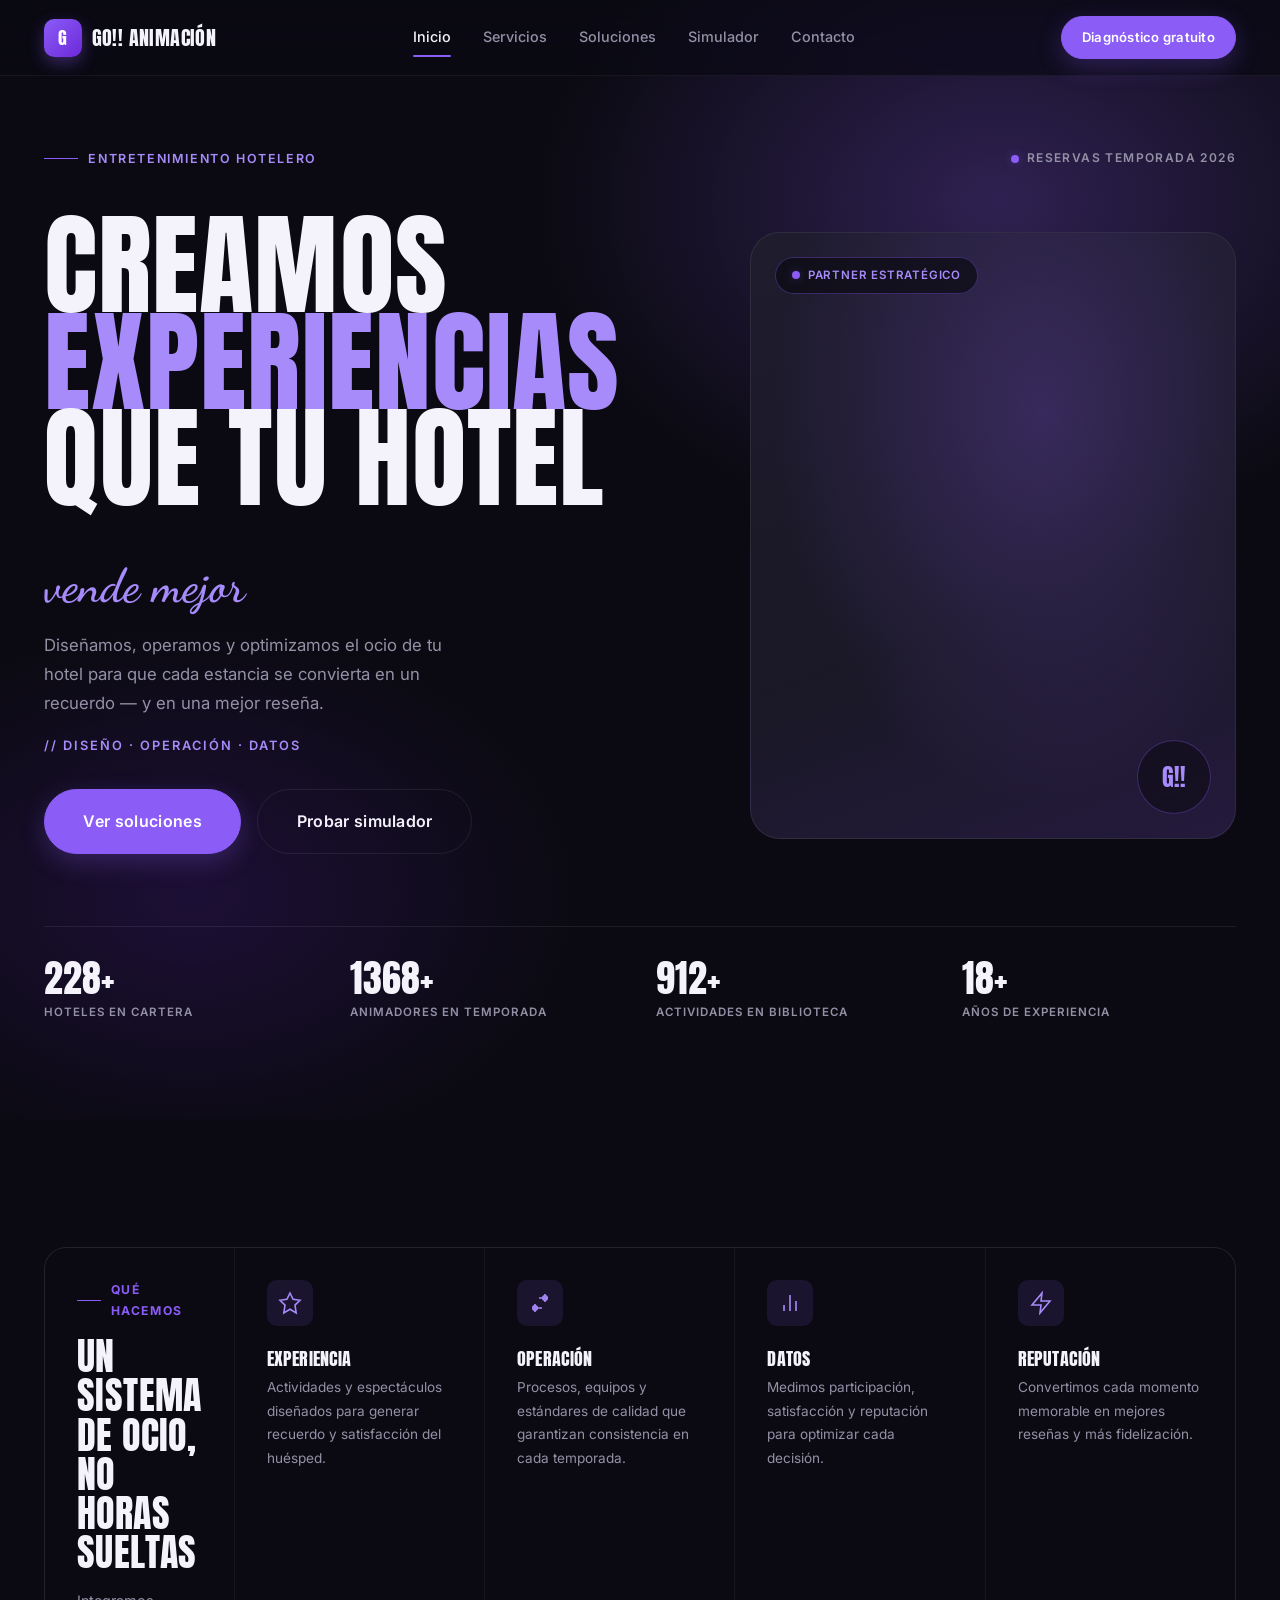
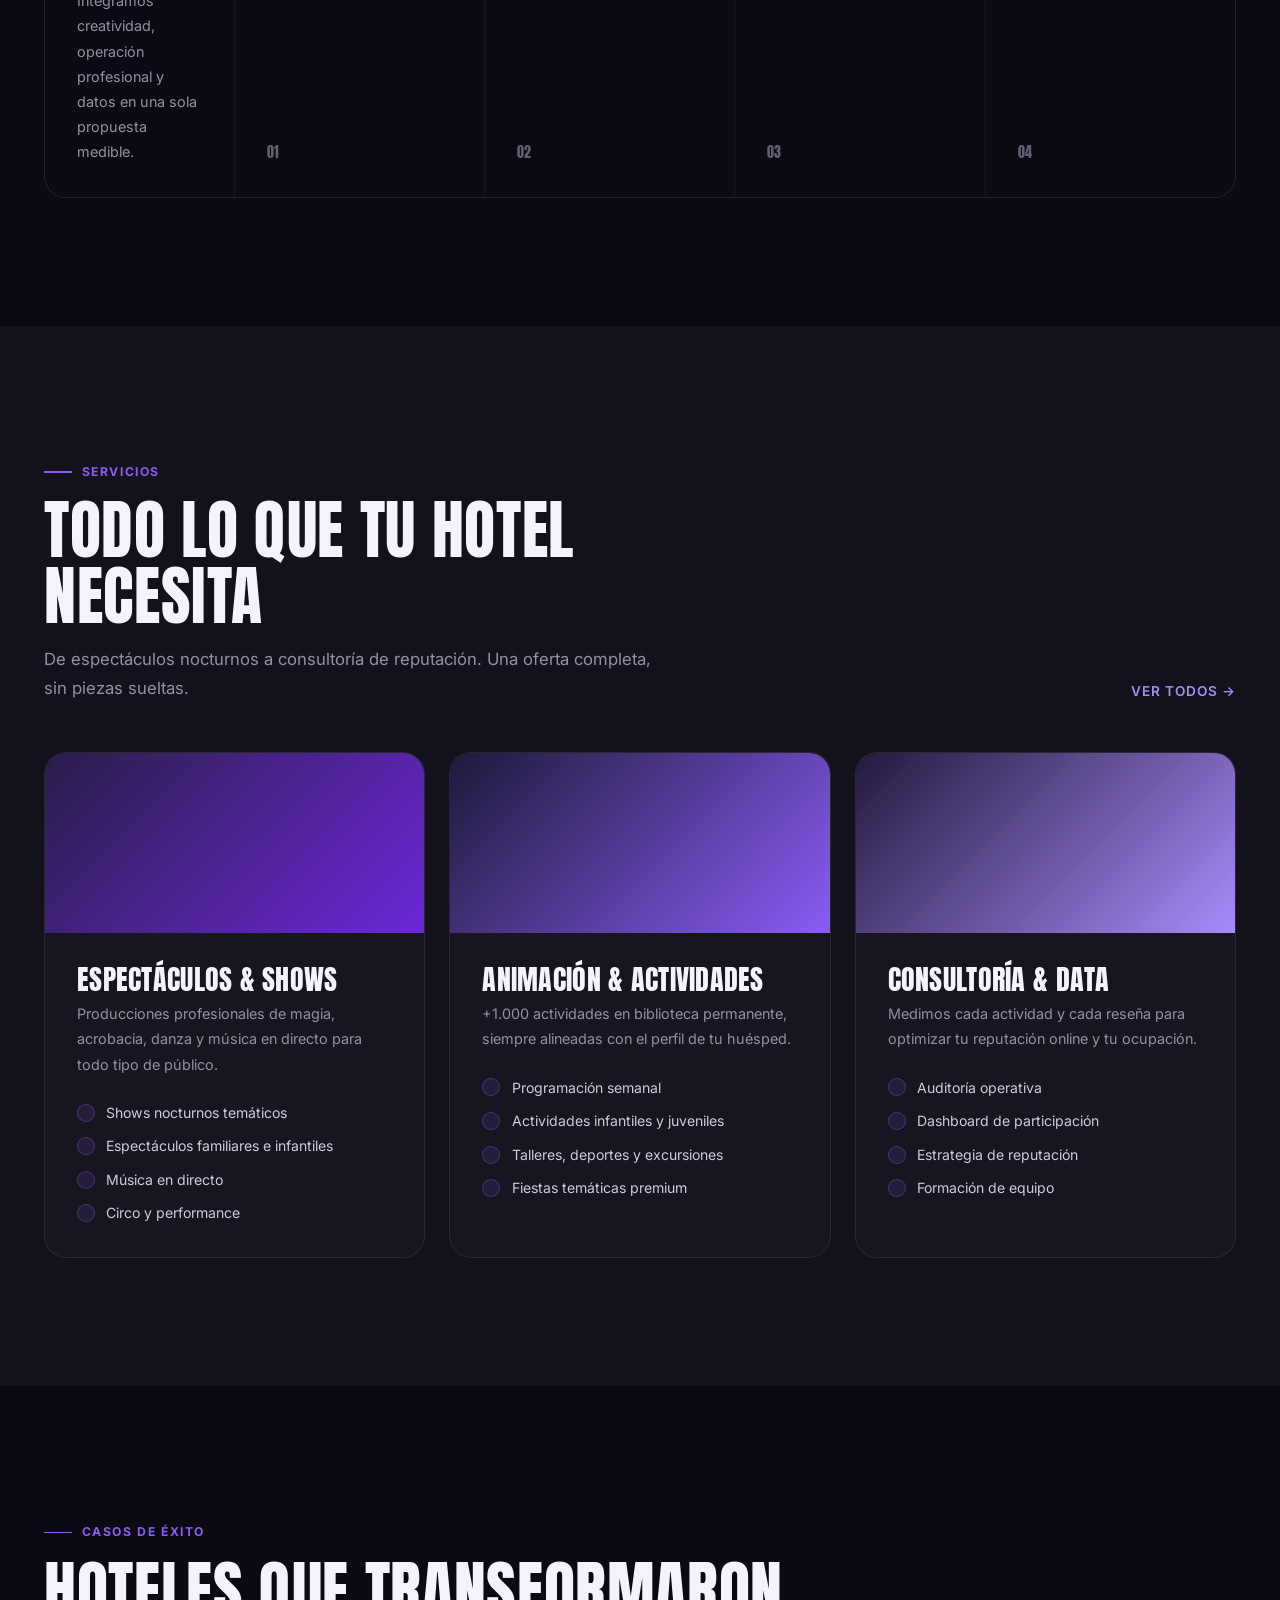
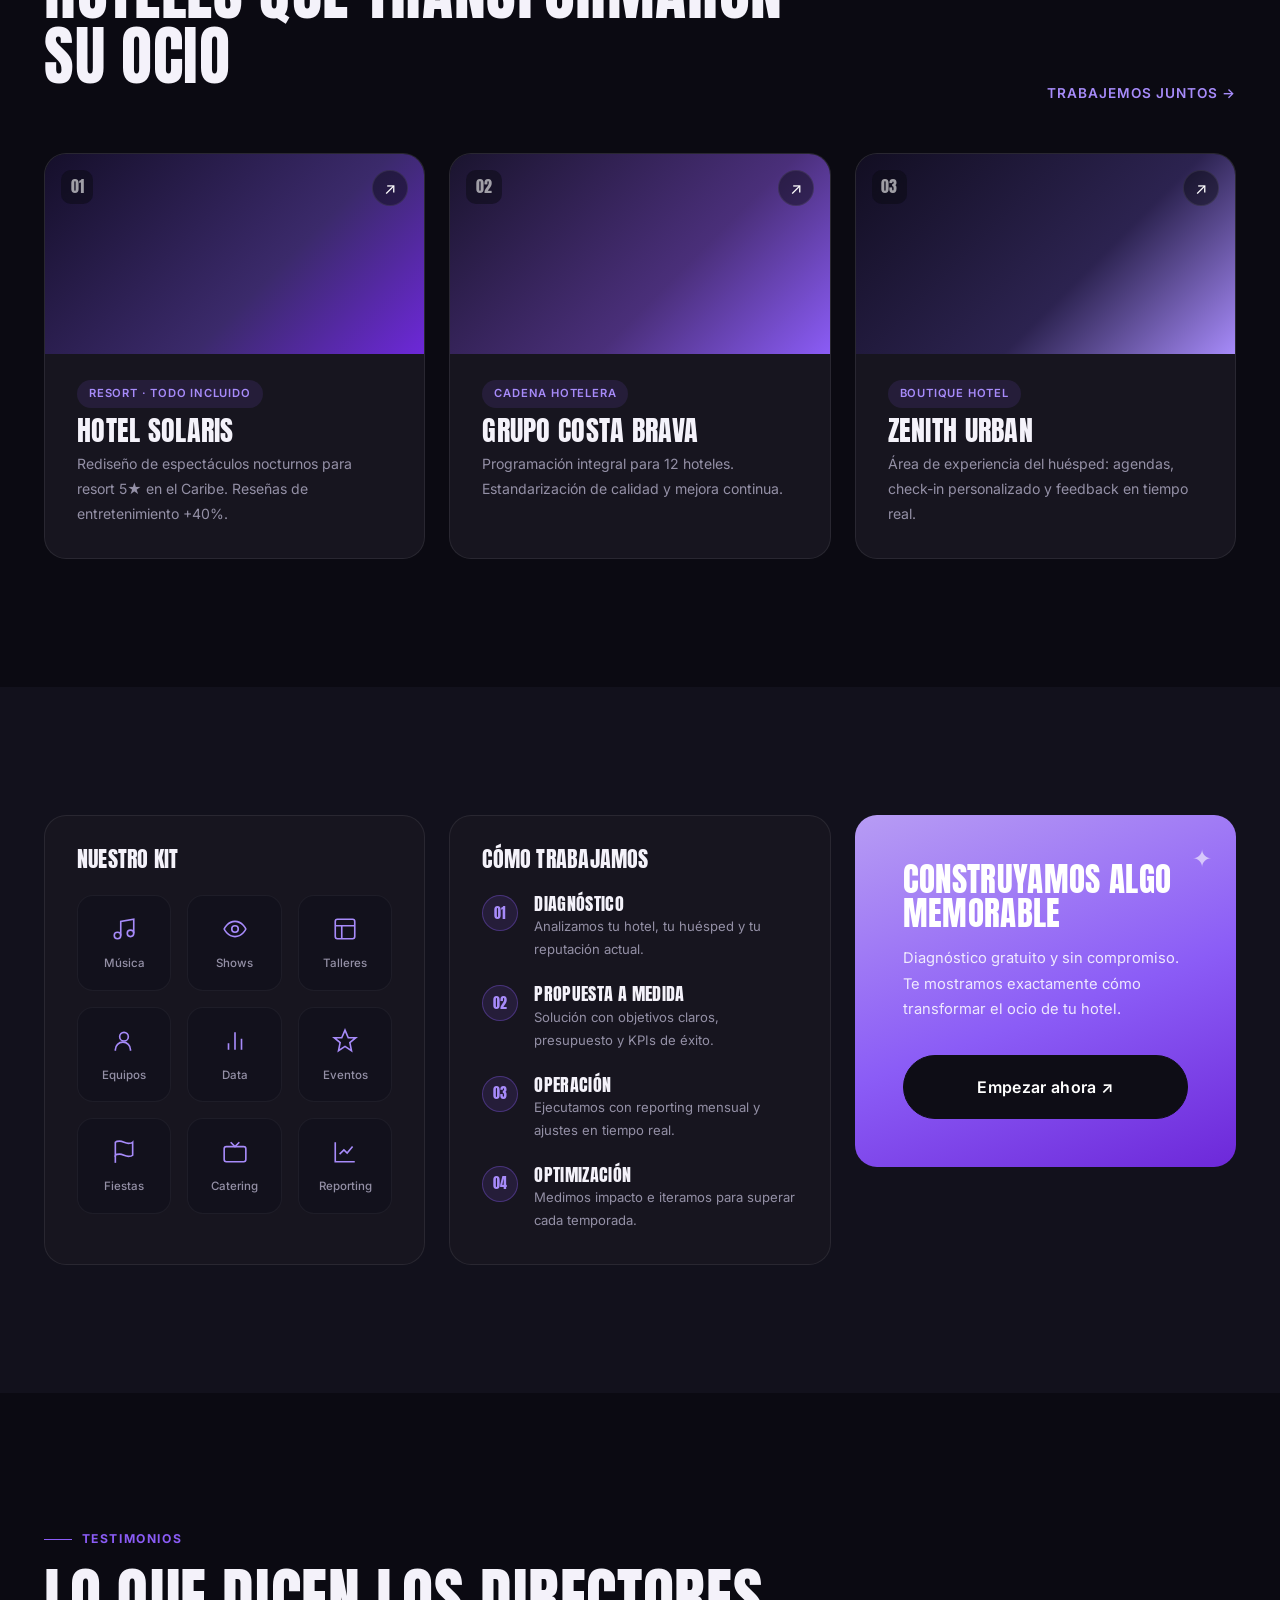
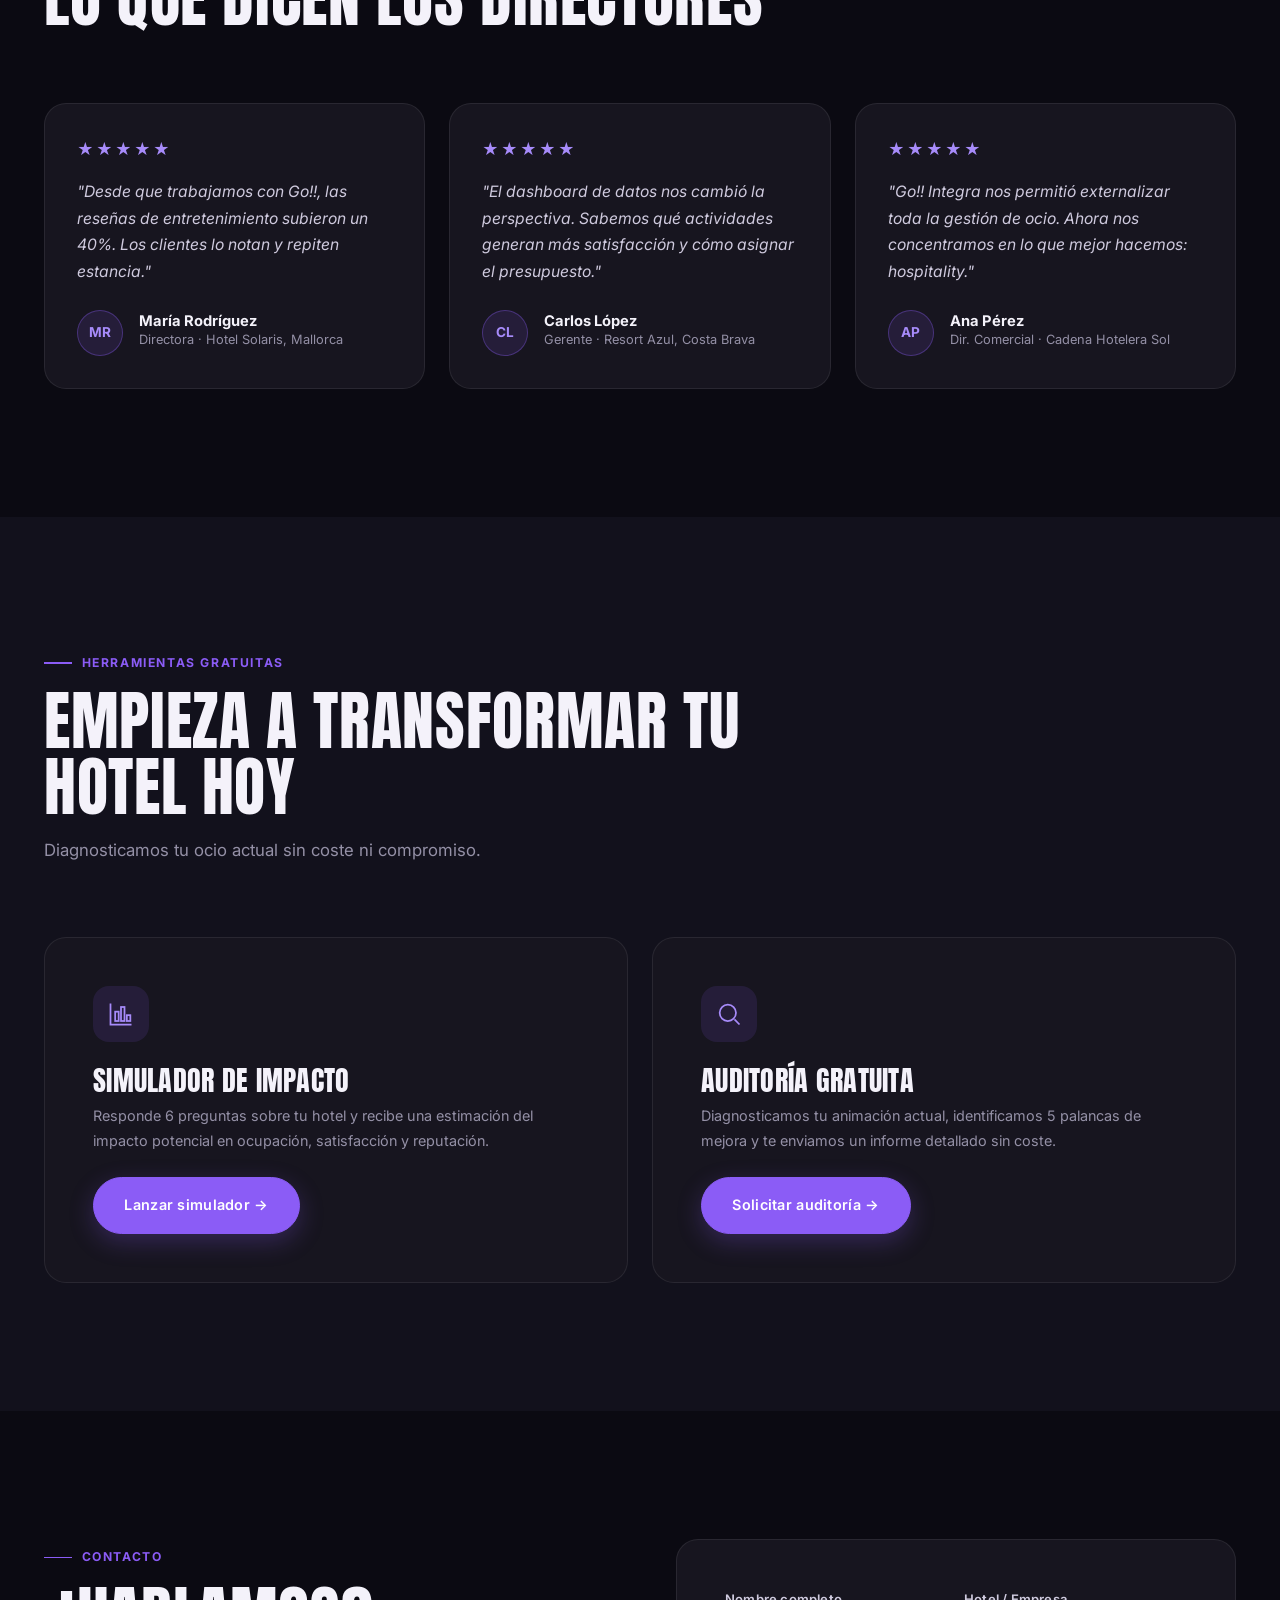
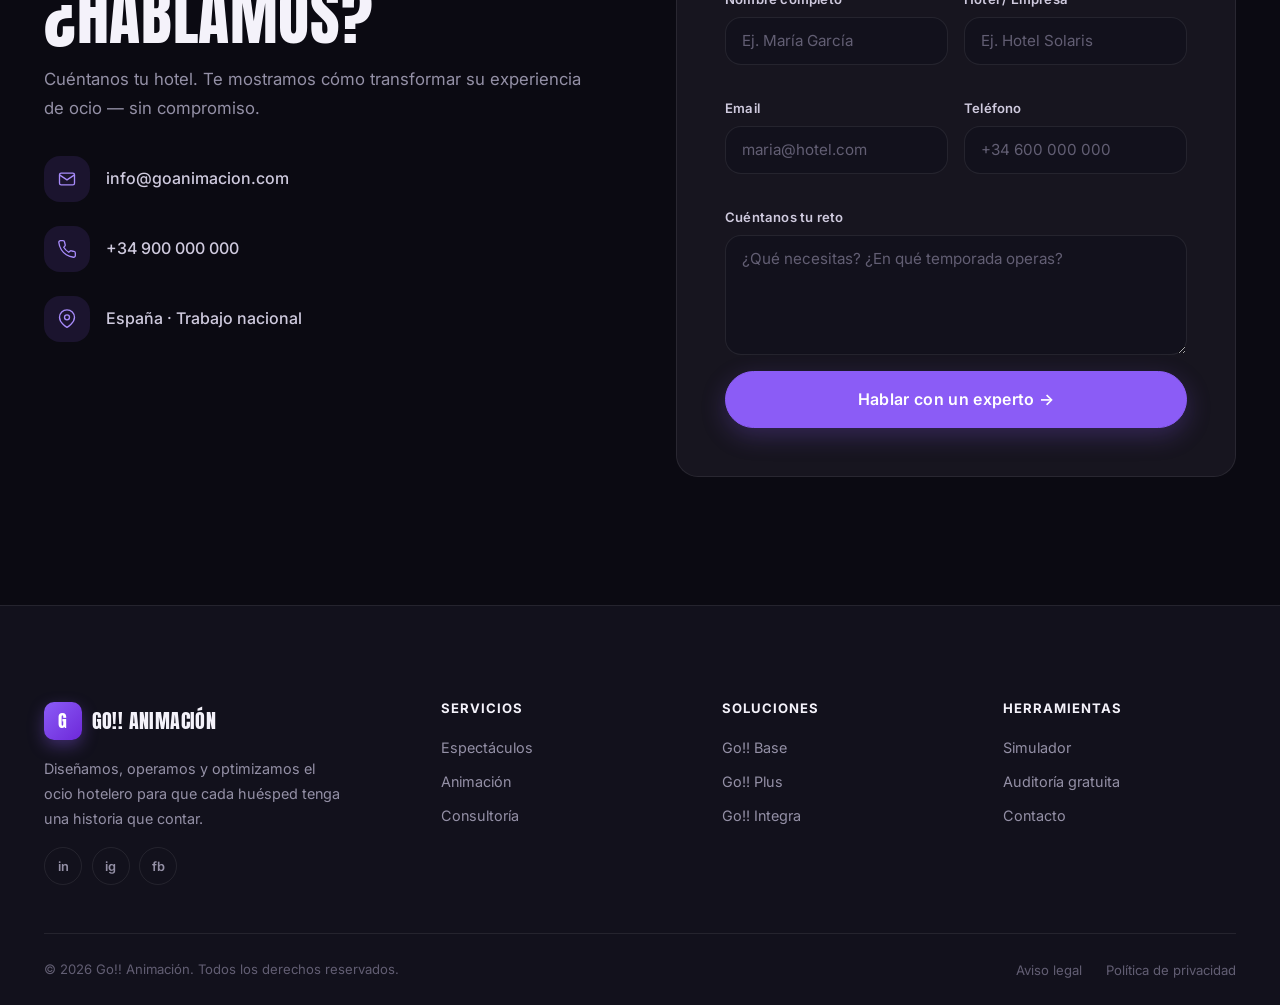
==== index.html @ 68866c0c "actualizacion" ====
<!DOCTYPE html>
<html lang="es">
<head>
  <meta charset="UTF-8">
  <meta name="viewport" content="width=device-width, initial-scale=1.0">
  <meta name="description" content="Go!! Animación · Partner estratégico de entretenimiento hotelero. Diseñamos, operamos y optimizamos el ocio de tu hotel para que venda mejor, fidelice más y mejore sus reseñas. +250 hoteles, +20 años.">
  <meta name="keywords" content="animación hotelera, entretenimiento hotelero, ocio hotelero, animación para hoteles, Go Animación, estrategia de ocio hotel">
  <title>Go!! Animación | Entretenimiento Hotelero Estratégico</title>

  <link rel="icon" type="image/x-icon" href="favicon.ico">
  <link rel="preconnect" href="https://fonts.googleapis.com">
  <link rel="preconnect" href="https://fonts.gstatic.com" crossorigin>
  <link href="https://fonts.googleapis.com/css2?family=Anton&family=Dancing+Script:wght@600;700&family=Inter:wght@400;500;600;700;800&display=swap" rel="stylesheet">
  <link rel="stylesheet" href="css/style.css">
</head>
<body>

  <!-- NAVBAR -->
  <header class="navbar">
    <div class="container nav-container">
      <a href="index.html" class="nav-logo">
        <span class="nav-logo-mark">G</span>
        <span class="nav-logo-text">Go!! Animación</span>
      </a>
      <nav class="nav-menu">
        <a href="index.html" class="nav-link active">Inicio</a>
        <a href="servicios.html" class="nav-link">Servicios</a>
        <a href="soluciones.html" class="nav-link">Soluciones</a>
        <a href="simulador.html" class="nav-link">Simulador</a>
        <a href="contacto.html" class="nav-link">Contacto</a>
      </nav>
      <a href="contacto.html" class="btn btn-primary btn-sm nav-cta">Diagnóstico gratuito</a>
      <button class="nav-burger" aria-label="Abrir menú"><span></span><span></span><span></span></button>
    </div>
  </header>
  <div class="nav-overlay"></div>

  <!-- HERO -->
  <section class="hero">
    <div class="container hero-container">
      <div class="hero-topbar">
        <span class="hero-eyebrow">Entretenimiento hotelero</span>
        <span class="hero-avail"><span class="hero-avail-dot"></span>Reservas temporada 2026</span>
      </div>

      <div class="hero-grid">
        <div class="hero-text">
          <h1 class="hero-title">
            <span class="line">Creamos</span>
            <span class="line tint">experiencias</span>
            <span class="line">que tu hotel</span>
            <span class="script">vende mejor</span>
          </h1>
          <p class="hero-sub">Diseñamos, operamos y optimizamos el ocio de tu hotel para que cada estancia se convierta en un recuerdo — y en una mejor reseña.</p>
          <p class="hero-code">// Diseño · Operación · Datos</p>
          <div class="hero-actions">
            <a href="soluciones.html" class="btn btn-primary btn-lg">Ver soluciones</a>
            <a href="simulador.html" class="btn btn-ghost btn-lg">Probar simulador</a>
          </div>
        </div>

        <div class="hero-media">
          <div class="hero-portrait">
            <div class="hero-portrait-img" style="background-image:url('img/hero-main.jpg');"></div>
            <span class="hero-badge"><span class="hero-avail-dot"></span>Partner estratégico</span>
            <span class="hero-monogram">G!!</span>
          </div>
        </div>
      </div>

      <div class="hero-stats">
        <div class="hero-stat">
          <div class="hero-stat-num" data-target="250+">0</div>
          <div class="hero-stat-label">Hoteles en cartera</div>
        </div>
        <div class="hero-stat">
          <div class="hero-stat-num" data-target="1500+">0</div>
          <div class="hero-stat-label">Animadores en temporada</div>
        </div>
        <div class="hero-stat">
          <div class="hero-stat-num" data-target="1000+">0</div>
          <div class="hero-stat-label">Actividades en biblioteca</div>
        </div>
        <div class="hero-stat">
          <div class="hero-stat-num" data-target="20+">0</div>
          <div class="hero-stat-label">Años de experiencia</div>
        </div>
      </div>
    </div>
  </section>

  <!-- WHAT WE DO -->
  <section class="section" id="enfoque">
    <div class="container">
      <div class="whatido-grid reveal">
        <div class="whatido-intro">
          <span class="section-eyebrow">Qué hacemos</span>
          <h2>Un sistema<br>de ocio,<br>no horas<br>sueltas</h2>
          <p>Integramos creatividad, operación profesional y datos en una sola propuesta medible.</p>
        </div>
        <div class="whatido-card">
          <div class="whatido-icon">
            <svg viewBox="0 0 24 24" fill="none" stroke="currentColor" stroke-width="1.6"><path d="M12 2l3.09 6.26L22 9.27l-5 4.87L18.18 22 12 18.27 5.82 22 7 14.14 2 9.27l6.91-1.01L12 2z"/></svg>
          </div>
          <h3>Experiencia</h3>
          <p>Actividades y espectáculos diseñados para generar recuerdo y satisfacción del huésped.</p>
          <div class="whatido-num">01</div>
        </div>
        <div class="whatido-card">
          <div class="whatido-icon">
            <svg viewBox="0 0 24 24" fill="none" stroke="currentColor" stroke-width="1.6"><path d="M20 7h-9M14 17H5M17 3v8M7 13v8"/><circle cx="17" cy="7" r="2.2"/><circle cx="7" cy="17" r="2.2"/></svg>
          </div>
          <h3>Operación</h3>
          <p>Procesos, equipos y estándares de calidad que garantizan consistencia en cada temporada.</p>
          <div class="whatido-num">02</div>
        </div>
        <div class="whatido-card">
          <div class="whatido-icon">
            <svg viewBox="0 0 24 24" fill="none" stroke="currentColor" stroke-width="1.6"><path d="M18 20V10M12 20V4M6 20v-6"/></svg>
          </div>
          <h3>Datos</h3>
          <p>Medimos participación, satisfacción y reputación para optimizar cada decisión.</p>
          <div class="whatido-num">03</div>
        </div>
        <div class="whatido-card">
          <div class="whatido-icon">
            <svg viewBox="0 0 24 24" fill="none" stroke="currentColor" stroke-width="1.6"><path d="M13 2L3 14h9l-1 8 10-12h-9l1-8z"/></svg>
          </div>
          <h3>Reputación</h3>
          <p>Convertimos cada momento memorable en mejores reseñas y más fidelización.</p>
          <div class="whatido-num">04</div>
        </div>
      </div>
    </div>
  </section>

  <!-- SERVICIOS -->
  <section class="section section-alt" id="servicios">
    <div class="container">
      <div class="section-head-row">
        <div class="section-header" style="margin-bottom:0;">
          <span class="section-eyebrow">Servicios</span>
          <h2 class="section-title">Todo lo que tu hotel necesita</h2>
          <p class="section-lead">De espectáculos nocturnos a consultoría de reputación. Una oferta completa, sin piezas sueltas.</p>
        </div>
        <a href="servicios.html" class="section-link">Ver todos →</a>
      </div>
      <div class="cards-3 mt-2xl">
        <div class="svc-card reveal">
          <div class="svc-card-media svc-media-1"></div>
          <div class="svc-card-body">
            <h3>Espectáculos &amp; shows</h3>
            <p>Producciones profesionales de magia, acrobacia, danza y música en directo para todo tipo de público.</p>
            <ul class="svc-list">
              <li>Shows nocturnos temáticos</li>
              <li>Espectáculos familiares e infantiles</li>
              <li>Música en directo</li>
              <li>Circo y performance</li>
            </ul>
          </div>
        </div>
        <div class="svc-card reveal">
          <div class="svc-card-media svc-media-2"></div>
          <div class="svc-card-body">
            <h3>Animación &amp; actividades</h3>
            <p>+1.000 actividades en biblioteca permanente, siempre alineadas con el perfil de tu huésped.</p>
            <ul class="svc-list">
              <li>Programación semanal</li>
              <li>Actividades infantiles y juveniles</li>
              <li>Talleres, deportes y excursiones</li>
              <li>Fiestas temáticas premium</li>
            </ul>
          </div>
        </div>
        <div class="svc-card reveal">
          <div class="svc-card-media svc-media-3"></div>
          <div class="svc-card-body">
            <h3>Consultoría &amp; data</h3>
            <p>Medimos cada actividad y cada reseña para optimizar tu reputación online y tu ocupación.</p>
            <ul class="svc-list">
              <li>Auditoría operativa</li>
              <li>Dashboard de participación</li>
              <li>Estrategia de reputación</li>
              <li>Formación de equipo</li>
            </ul>
          </div>
        </div>
      </div>
    </div>
  </section>

  <!-- CASOS -->
  <section class="section" id="casos">
    <div class="container">
      <div class="section-head-row">
        <div class="section-header" style="margin-bottom:0;">
          <span class="section-eyebrow">Casos de éxito</span>
          <h2 class="section-title">Hoteles que transformaron su ocio</h2>
        </div>
        <a href="contacto.html" class="section-link">Trabajemos juntos →</a>
      </div>
      <div class="proj-grid mt-2xl">
        <div class="proj-card reveal">
          <div class="proj-media proj-media-1">
            <span class="proj-num">01</span>
            <span class="proj-arrow">↗</span>
          </div>
          <div class="proj-body">
            <span class="proj-tag">Resort · Todo Incluido</span>
            <h3>Hotel Solaris</h3>
            <p>Rediseño de espectáculos nocturnos para resort 5★ en el Caribe. Reseñas de entretenimiento +40%.</p>
          </div>
        </div>
        <div class="proj-card reveal">
          <div class="proj-media proj-media-2">
            <span class="proj-num">02</span>
            <span class="proj-arrow">↗</span>
          </div>
          <div class="proj-body">
            <span class="proj-tag">Cadena hotelera</span>
            <h3>Grupo Costa Brava</h3>
            <p>Programación integral para 12 hoteles. Estandarización de calidad y mejora continua.</p>
          </div>
        </div>
        <div class="proj-card reveal">
          <div class="proj-media proj-media-3">
            <span class="proj-num">03</span>
            <span class="proj-arrow">↗</span>
          </div>
          <div class="proj-body">
            <span class="proj-tag">Boutique Hotel</span>
            <h3>Zenith Urban</h3>
            <p>Área de experiencia del huésped: agendas, check-in personalizado y feedback en tiempo real.</p>
          </div>
        </div>
      </div>
    </div>
  </section>

  <!-- TOOLKIT + PROCESO + CTA -->
  <section class="section section-alt">
    <div class="container">
      <div class="split-3">
        <!-- Toolkit -->
        <div class="panel reveal">
          <h3 class="panel-title">Nuestro kit</h3>
          <div class="toolkit-grid">
            <div class="tool-chip"><div class="tool-chip-ic"><svg viewBox="0 0 24 24" fill="none" stroke="currentColor" stroke-width="1.5"><path d="M9 18V5l12-2v13"/><circle cx="6" cy="18" r="3"/><circle cx="18" cy="16" r="3"/></svg></div><span>Música</span></div>
            <div class="tool-chip"><div class="tool-chip-ic"><svg viewBox="0 0 24 24" fill="none" stroke="currentColor" stroke-width="1.5"><path d="M2 12s3-7 10-7 10 7 10 7-3 7-10 7-10-7-10-7z"/><circle cx="12" cy="12" r="3"/></svg></div><span>Shows</span></div>
            <div class="tool-chip"><div class="tool-chip-ic"><svg viewBox="0 0 24 24" fill="none" stroke="currentColor" stroke-width="1.5"><rect x="3" y="3" width="18" height="18" rx="2"/><path d="M3 9h18M9 21V9"/></svg></div><span>Talleres</span></div>
            <div class="tool-chip"><div class="tool-chip-ic"><svg viewBox="0 0 24 24" fill="none" stroke="currentColor" stroke-width="1.5"><circle cx="12" cy="8" r="4"/><path d="M4 21v-1a7 7 0 0114 0v1"/></svg></div><span>Equipos</span></div>
            <div class="tool-chip"><div class="tool-chip-ic"><svg viewBox="0 0 24 24" fill="none" stroke="currentColor" stroke-width="1.5"><path d="M18 20V10M12 20V4M6 20v-6"/></svg></div><span>Data</span></div>
            <div class="tool-chip"><div class="tool-chip-ic"><svg viewBox="0 0 24 24" fill="none" stroke="currentColor" stroke-width="1.5"><path d="M12 2l3 7h7l-5.5 4.5L18 21l-6-4-6 4 1.5-7.5L2 9h7z"/></svg></div><span>Eventos</span></div>
            <div class="tool-chip"><div class="tool-chip-ic"><svg viewBox="0 0 24 24" fill="none" stroke="currentColor" stroke-width="1.5"><path d="M4 15s1-1 4-1 5 2 8 2 4-1 4-1V3s-1 1-4 1-5-2-8-2-4 1-4 1z"/><path d="M4 22v-7"/></svg></div><span>Fiestas</span></div>
            <div class="tool-chip"><div class="tool-chip-ic"><svg viewBox="0 0 24 24" fill="none" stroke="currentColor" stroke-width="1.5"><rect x="2" y="7" width="20" height="14" rx="2"/><path d="M16 3l-4 4-4-4"/></svg></div><span>Catering</span></div>
            <div class="tool-chip"><div class="tool-chip-ic"><svg viewBox="0 0 24 24" fill="none" stroke="currentColor" stroke-width="1.5"><path d="M3 3v18h18"/><path d="M7 14l4-4 3 3 5-6"/></svg></div><span>Reporting</span></div>
          </div>
        </div>

        <!-- Proceso -->
        <div class="panel reveal" id="proceso">
          <h3 class="panel-title">Cómo trabajamos</h3>
          <div class="proc-steps">
            <div class="proc-step"><div class="proc-step-num">01</div><div><h4>Diagnóstico</h4><p>Analizamos tu hotel, tu huésped y tu reputación actual.</p></div></div>
            <div class="proc-step"><div class="proc-step-num">02</div><div><h4>Propuesta a medida</h4><p>Solución con objetivos claros, presupuesto y KPIs de éxito.</p></div></div>
            <div class="proc-step"><div class="proc-step-num">03</div><div><h4>Operación</h4><p>Ejecutamos con reporting mensual y ajustes en tiempo real.</p></div></div>
            <div class="proc-step"><div class="proc-step-num">04</div><div><h4>Optimización</h4><p>Medimos impacto e iteramos para superar cada temporada.</p></div></div>
          </div>
        </div>

        <!-- CTA panel -->
        <div class="cta-panel reveal">
          <span class="cta-panel-star">✦</span>
          <h3 class="cta-panel-title">Construyamos algo memorable</h3>
          <p class="cta-panel-lead">Diagnóstico gratuito y sin compromiso. Te mostramos exactamente cómo transformar el ocio de tu hotel.</p>
          <a href="contacto.html" class="btn btn-dark btn-lg">Empezar ahora ↗</a>
        </div>
      </div>
    </div>
  </section>

  <!-- TESTIMONIOS -->
  <section class="section" id="testimonios">
    <div class="container">
      <div class="section-header">
        <span class="section-eyebrow">Testimonios</span>
        <h2 class="section-title">Lo que dicen los directores</h2>
      </div>
      <div class="testi-grid">
        <div class="testi-card reveal">
          <div class="testi-stars">★★★★★</div>
          <p class="testi-text">"Desde que trabajamos con Go!!, las reseñas de entretenimiento subieron un 40%. Los clientes lo notan y repiten estancia."</p>
          <div class="testi-author"><div class="testi-avatar">MR</div><div><h4>María Rodríguez</h4><p>Directora · Hotel Solaris, Mallorca</p></div></div>
        </div>
        <div class="testi-card reveal">
          <div class="testi-stars">★★★★★</div>
          <p class="testi-text">"El dashboard de datos nos cambió la perspectiva. Sabemos qué actividades generan más satisfacción y cómo asignar el presupuesto."</p>
          <div class="testi-author"><div class="testi-avatar">CL</div><div><h4>Carlos López</h4><p>Gerente · Resort Azul, Costa Brava</p></div></div>
        </div>
        <div class="testi-card reveal">
          <div class="testi-stars">★★★★★</div>
          <p class="testi-text">"Go!! Integra nos permitió externalizar toda la gestión de ocio. Ahora nos concentramos en lo que mejor hacemos: hospitality."</p>
          <div class="testi-author"><div class="testi-avatar">AP</div><div><h4>Ana Pérez</h4><p>Dir. Comercial · Cadena Hotelera Sol</p></div></div>
        </div>
      </div>
    </div>
  </section>

  <!-- HERRAMIENTAS -->
  <section class="section section-alt" id="herramientas">
    <div class="container">
      <div class="section-header">
        <span class="section-eyebrow">Herramientas gratuitas</span>
        <h2 class="section-title">Empieza a transformar tu hotel hoy</h2>
        <p class="section-lead">Diagnosticamos tu ocio actual sin coste ni compromiso.</p>
      </div>
      <div class="tools-grid">
        <div class="tool-card reveal">
          <div class="tool-card-ic"><svg viewBox="0 0 24 24" fill="none" stroke="currentColor" stroke-width="1.5"><path d="M3 3v18h18"/><rect x="7" y="10" width="3" height="8"/><rect x="12" y="6" width="3" height="12"/><rect x="17" y="13" width="3" height="5"/></svg></div>
          <h3>Simulador de impacto</h3>
          <p>Responde 6 preguntas sobre tu hotel y recibe una estimación del impacto potencial en ocupación, satisfacción y reputación.</p>
          <a href="simulador.html" class="btn btn-primary">Lanzar simulador →</a>
        </div>
        <div class="tool-card reveal">
          <div class="tool-card-ic"><svg viewBox="0 0 24 24" fill="none" stroke="currentColor" stroke-width="1.5"><circle cx="11" cy="11" r="7"/><path d="M21 21l-4.3-4.3"/></svg></div>
          <h3>Auditoría gratuita</h3>
          <p>Diagnosticamos tu animación actual, identificamos 5 palancas de mejora y te enviamos un informe detallado sin coste.</p>
          <a href="auditoria.html" class="btn btn-primary">Solicitar auditoría →</a>
        </div>
      </div>
    </div>
  </section>

  <!-- CONTACTO -->
  <section class="section" id="contacto">
    <div class="container">
      <div class="contact-grid">
        <div class="contact-text reveal">
          <span class="section-eyebrow">Contacto</span>
          <h2 class="section-title">¿Hablamos?</h2>
          <p class="section-lead">Cuéntanos tu hotel. Te mostramos cómo transformar su experiencia de ocio — sin compromiso.</p>
          <div class="contact-details">
            <a href="mailto:info@goanimacion.com" class="contact-detail">
              <span class="contact-detail-ic"><svg viewBox="0 0 24 24" fill="none" stroke="currentColor" stroke-width="1.6"><rect x="3" y="5" width="18" height="14" rx="2"/><path d="M3 7l9 6 9-6"/></svg></span>
              <span>info@goanimacion.com</span>
            </a>
            <a href="tel:+34900000000" class="contact-detail">
              <span class="contact-detail-ic"><svg viewBox="0 0 24 24" fill="none" stroke="currentColor" stroke-width="1.6"><path d="M22 16.9v3a2 2 0 01-2.2 2 19.8 19.8 0 01-8.6-3 19.5 19.5 0 01-6-6 19.8 19.8 0 01-3-8.7A2 2 0 014.1 2h3a2 2 0 012 1.7c.1 1 .4 1.9.7 2.8a2 2 0 01-.5 2.1L8.1 9.9a16 16 0 006 6l1.3-1.2a2 2 0 012.1-.5c.9.3 1.8.6 2.8.7a2 2 0 011.7 2z"/></svg></span>
              <span>+34 900 000 000</span>
            </a>
            <span class="contact-detail">
              <span class="contact-detail-ic"><svg viewBox="0 0 24 24" fill="none" stroke="currentColor" stroke-width="1.6"><path d="M21 10c0 7-9 12-9 12s-9-5-9-12a9 9 0 0118 0z"/><circle cx="12" cy="10" r="3"/></svg></span>
              <span>España · Trabajo nacional</span>
            </span>
          </div>
        </div>
        <form class="form-card reveal" action="#" method="POST">
          <div class="form-row">
            <div class="form-group"><label for="name">Nombre completo</label><input type="text" id="name" name="name" placeholder="Ej. María García" required></div>
            <div class="form-group"><label for="hotel">Hotel / Empresa</label><input type="text" id="hotel" name="hotel" placeholder="Ej. Hotel Solaris" required></div>
          </div>
          <div class="form-row">
            <div class="form-group"><label for="email">Email</label><input type="email" id="email" name="email" placeholder="maria@hotel.com" required></div>
            <div class="form-group"><label for="phone">Teléfono</label><input type="tel" id="phone" name="phone" placeholder="+34 600 000 000"></div>
          </div>
          <div class="form-group"><label for="message">Cuéntanos tu reto</label><textarea id="message" name="message" rows="4" placeholder="¿Qué necesitas? ¿En qué temporada operas?"></textarea></div>
          <button type="submit" class="btn btn-primary btn-lg" style="width:100%;">Hablar con un experto →</button>
        </form>
      </div>
    </div>
  </section>

  <!-- FOOTER -->
  <footer class="footer">
    <div class="container">
      <div class="footer-top">
        <div class="footer-brand">
          <a href="index.html" class="nav-logo"><span class="nav-logo-mark">G</span><span class="nav-logo-text">Go!! Animación</span></a>
          <p class="footer-tagline">Diseñamos, operamos y optimizamos el ocio hotelero para que cada huésped tenga una historia que contar.</p>
          <div class="footer-social">
            <a href="#" aria-label="LinkedIn">in</a>
            <a href="#" aria-label="Instagram">ig</a>
            <a href="#" aria-label="Facebook">fb</a>
          </div>
        </div>
        <div class="footer-col">
          <h4>Servicios</h4>
          <a href="servicios.html">Espectáculos</a>
          <a href="servicios.html">Animación</a>
          <a href="servicios.html">Consultoría</a>
        </div>
        <div class="footer-col">
          <h4>Soluciones</h4>
          <a href="soluciones.html">Go!! Base</a>
          <a href="soluciones.html">Go!! Plus</a>
          <a href="soluciones.html">Go!! Integra</a>
        </div>
        <div class="footer-col">
          <h4>Herramientas</h4>
          <a href="simulador.html">Simulador</a>
          <a href="auditoria.html">Auditoría gratuita</a>
          <a href="contacto.html">Contacto</a>
        </div>
      </div>
      <div class="footer-bottom">
        <p class="footer-copy">&copy; 2026 Go!! Animación. Todos los derechos reservados.</p>
        <div class="footer-legal">
          <a href="#">Aviso legal</a>
          <a href="#">Política de privacidad</a>
        </div>
      </div>
    </div>
  </footer>

  <button class="scroll-top" aria-label="Volver arriba">↑</button>
  <script src="js/main.js"></script>
</body>
</html>
---- css/style.css ----
/* ============================================
   GO!! ANIMACIÓN — Dark Purple Editorial Theme
   Partner estratégico de entretenimiento hotelero
   Display: Anton · Body: Inter · Script: Dancing Script
   ============================================ */

/* === VARIABLES === */
:root {
  /* Fondo oscuro */
  --bg:          #0B0A12;
  --bg-2:        #12111C;
  --bg-3:        #1A1826;
  --surface:     #17151F;
  --surface-2:   #1F1C2E;
  --surface-hover: #262236;

  /* Violeta / morado */
  --violet:      #8B5CF6;
  --violet-light:#A78BFA;
  --violet-lighter:#C4B5FD;
  --violet-dark: #6D28D9;
  --violet-glow: rgba(139,92,246,0.35);
  --violet-pale: rgba(139,92,246,0.12);
  --violet-panel:#B79CF4;

  /* Texto */
  --text:        #F4F2FA;
  --text-soft:   #CFCADE;
  --text-dim:    #9490A6;
  --text-faint:  #625E73;

  /* Bordes */
  --border:      rgba(255,255,255,0.08);
  --border-soft: rgba(255,255,255,0.05);
  --border-violet: rgba(139,92,246,0.35);

  /* Sombras */
  --shadow-md:   0 10px 30px rgba(0,0,0,0.35);
  --shadow-lg:   0 24px 60px rgba(0,0,0,0.5);
  --shadow-violet: 0 12px 40px rgba(139,92,246,0.35);

  /* Transiciones */
  --t-fast:  0.2s cubic-bezier(0.4,0,0.2,1);
  --t:       0.35s cubic-bezier(0.4,0,0.2,1);
  --t-slow:  0.7s cubic-bezier(0.16,1,0.3,1);

  /* Espaciado */
  --sp-xs:0.25rem; --sp-sm:0.5rem;  --sp-md:1rem;
  --sp-lg:1.5rem;  --sp-xl:2rem;    --sp-2xl:3rem;
  --sp-3xl:4.5rem; --sp-4xl:6rem;   --sp-5xl:8rem;

  /* Radios */
  --r-sm:10px; --r-md:16px; --r-lg:22px; --r-xl:30px; --r-pill:9999px;

  /* Layout */
  --w:1240px; --hdr:76px;
}

/* === RESET === */
*{ margin:0; padding:0; box-sizing:border-box; }
html{ scroll-behavior:smooth; font-size:16px; -webkit-font-smoothing:antialiased; }
body{
  font-family:'Inter', sans-serif;
  color: var(--text-soft);
  background: var(--bg);
  line-height:1.7;
  overflow-x:hidden;
}
img{ max-width:100%; height:auto; display:block; }
a{ text-decoration:none; color:inherit; transition: color var(--t-fast); }
ul,ol{ list-style:none; }
button{ cursor:pointer; border:none; background:none; font-family:inherit; }
input,textarea,select{ font-family:inherit; font-size:inherit; }
::selection{ background: var(--violet); color:#fff; }

/* === TIPOGRAFÍA === */
.display{ font-family:'Anton', sans-serif; font-weight:400; letter-spacing:0.01em; text-transform:uppercase; }
.script{ font-family:'Dancing Script', cursive; text-transform:none; font-weight:600; }

h1,h2,h3,h4,h5,h6{
  font-family:'Anton', sans-serif; font-weight:400;
  line-height:1.02; color: var(--text);
  letter-spacing:0.01em; text-transform:uppercase;
}
h1{ font-size:clamp(3rem,9vw,7rem); }
h2{ font-size:clamp(2.2rem,5vw,4rem); }
h3{ font-size:clamp(1.3rem,2.2vw,1.75rem); }
h4{ font-size:1.1rem; letter-spacing:0.02em; }
p{ color:var(--text-dim); line-height:1.75; }
strong{ color:var(--text); }

/* === CONTENEDOR === */
.container{ width:100%; max-width:var(--w); margin:0 auto; padding:0 var(--sp-lg); }

/* === BOTONES === */
.btn{
  display:inline-flex; align-items:center; justify-content:center; gap:.6rem;
  padding:.95rem 1.9rem;
  font-family:'Inter',sans-serif; font-weight:600; font-size:.9rem;
  letter-spacing:.02em; border-radius:var(--r-pill);
  transition: all var(--t); white-space:nowrap; cursor:pointer; border:1.5px solid transparent;
}
.btn-primary{
  background: var(--violet); color:#fff; border-color:var(--violet);
  box-shadow: 0 8px 24px rgba(139,92,246,0.25);
}
.btn-primary:hover{ background: var(--violet-light); border-color:var(--violet-light); transform:translateY(-2px); box-shadow: var(--shadow-violet); }
.btn-ghost{ background:transparent; color:var(--text); border-color:var(--border); }
.btn-ghost:hover{ border-color:var(--violet); color:var(--violet-light); transform:translateY(-2px); }
.btn-dark{ background: #0E0D16; color:#fff; border-color:#0E0D16; }
.btn-dark:hover{ background:#000; transform:translateY(-2px); }
.btn-light{ background:#fff; color:#12111C; border-color:#fff; }
.btn-light:hover{ transform:translateY(-2px); box-shadow: var(--shadow-lg); }
.btn-sm{ padding:.6rem 1.25rem; font-size:.82rem; }
.btn-lg{ padding:1.1rem 2.4rem; font-size:1rem; }
.btn svg{ width:1.05em; height:1.05em; }

/* === NAVBAR === */
.navbar{
  position:fixed; top:0; left:0; right:0; height:var(--hdr);
  background: rgba(11,10,18,0.72);
  backdrop-filter: blur(18px) saturate(160%);
  -webkit-backdrop-filter: blur(18px) saturate(160%);
  border-bottom:1px solid var(--border-soft);
  z-index:1000; transition: all var(--t);
}
.navbar.scrolled{ background: rgba(11,10,18,0.92); box-shadow: var(--shadow-md); }
.nav-container{ display:flex; align-items:center; justify-content:space-between; height:100%; }
.nav-logo{ display:flex; align-items:center; gap:.6rem; font-family:'Anton',sans-serif; font-size:1.25rem; color:var(--text); text-transform:uppercase; letter-spacing:.02em; }
.nav-logo-mark{
  width:38px; height:38px; border-radius:var(--r-sm);
  background: linear-gradient(135deg, var(--violet) 0%, var(--violet-dark) 100%);
  color:#fff; display:flex; align-items:center; justify-content:center;
  font-weight:400; font-size:1.1rem; flex-shrink:0; box-shadow: 0 6px 16px rgba(139,92,246,0.35);
}
.nav-logo-text{ color:var(--text); }
.nav-menu{ display:flex; align-items:center; gap:var(--sp-xl); }
.nav-link{ font-family:'Inter',sans-serif; font-weight:500; font-size:.9rem; color:var(--text-dim); position:relative; padding:.35rem 0; }
.nav-link:hover, .nav-link.active{ color:var(--text); }
.nav-link::after{ content:''; position:absolute; bottom:-2px; left:0; width:0; height:2px; background:var(--violet); transition:width var(--t); border-radius:2px; }
.nav-link:hover::after, .nav-link.active::after{ width:100%; }
.nav-cta{ margin-left:var(--sp-sm); }
.nav-burger{ display:none; flex-direction:column; gap:5px; padding:var(--sp-sm); }
.nav-burger span{ width:24px; height:2px; background:var(--text); border-radius:2px; transition: all var(--t); }
.nav-burger.active span:nth-child(1){ transform:rotate(45deg) translate(5px,5px); }
.nav-burger.active span:nth-child(2){ opacity:0; }
.nav-burger.active span:nth-child(3){ transform:rotate(-45deg) translate(6px,-6px); }
.nav-overlay{ display:none; position:fixed; inset:0; background:rgba(0,0,0,0.6); z-index:999; }
.nav-overlay.active{ display:block; }

/* === HERO === */
.hero{ position:relative; padding-top: calc(var(--hdr) + var(--sp-3xl)); padding-bottom: var(--sp-4xl); overflow:hidden; background: var(--bg); }
.hero::before{
  content:''; position:absolute; inset:0; z-index:0; pointer-events:none;
  background:
    radial-gradient(ellipse 60% 50% at 78% 18%, rgba(139,92,246,0.28) 0%, transparent 60%),
    radial-gradient(ellipse 50% 40% at 15% 80%, rgba(109,40,217,0.18) 0%, transparent 60%);
}
.hero-container{ position:relative; z-index:1; }
.hero-topbar{ display:flex; justify-content:space-between; align-items:center; margin-bottom:var(--sp-2xl); }
.hero-eyebrow{ display:inline-flex; align-items:center; gap:.65rem; color:var(--violet-light); font-weight:600; font-size:.78rem; text-transform:uppercase; letter-spacing:1.6px; }
.hero-eyebrow::before{ content:''; width:34px; height:1.5px; background:var(--violet); }
.hero-avail{ display:inline-flex; align-items:center; gap:.5rem; font-size:.75rem; text-transform:uppercase; letter-spacing:1.4px; color:var(--text-dim); font-weight:600; }
.hero-avail-dot{ width:8px; height:8px; border-radius:50%; background:var(--violet); box-shadow:0 0 10px var(--violet-glow); animation:pulse 2s ease-in-out infinite; }
@keyframes pulse{ 50%{ opacity:.35; } }

.hero-grid{ display:grid; grid-template-columns: 1.15fr .85fr; gap:var(--sp-2xl); align-items:center; }
.hero-title{ color:var(--text); line-height:.86; margin-bottom:var(--sp-lg); }
.hero-title .line{ display:block; }
.hero-title .tint{ color:var(--violet-light); }
.hero-title .script{ color:var(--violet-light); font-size:.42em; display:inline-block; margin-top:.1em; letter-spacing:0; }
.hero-sub{ font-size:1.05rem; color:var(--text-dim); max-width:440px; margin-bottom:var(--sp-md); }
.hero-code{ font-family:'Inter',sans-serif; font-size:.8rem; letter-spacing:2px; color:var(--violet-light); text-transform:uppercase; font-weight:600; margin-bottom:var(--sp-xl); }
.hero-actions{ display:flex; gap:var(--sp-md); flex-wrap:wrap; }

.hero-media{ position:relative; }
.hero-portrait{
  position:relative; border-radius:var(--r-xl); overflow:hidden; aspect-ratio:4/5;
  background: linear-gradient(160deg, var(--surface-2) 0%, var(--bg-3) 60%, #241a3d 100%);
  border:1px solid var(--border);
}
.hero-portrait::after{
  content:''; position:absolute; inset:0;
  background: radial-gradient(ellipse at 60% 30%, rgba(139,92,246,0.25) 0%, transparent 65%);
}
.hero-portrait-img{ position:absolute; inset:0; background-size:cover; background-position:center; }
.hero-badge{
  position:absolute; z-index:2; top:var(--sp-lg); left:var(--sp-lg);
  display:inline-flex; align-items:center; gap:.5rem;
  padding:.5rem 1rem; border-radius:var(--r-pill);
  background: rgba(11,10,18,0.7); backdrop-filter: blur(10px);
  border:1px solid var(--border-violet); color:var(--violet-light);
  font-size:.72rem; font-weight:600; letter-spacing:.8px; text-transform:uppercase;
}
.hero-monogram{
  position:absolute; z-index:2; bottom:var(--sp-lg); right:var(--sp-lg);
  width:74px; height:74px; border-radius:50%;
  border:1.5px solid var(--border-violet);
  display:flex; align-items:center; justify-content:center;
  font-family:'Anton',sans-serif; font-size:1.5rem; color:var(--violet-light);
  background: rgba(11,10,18,0.55); backdrop-filter: blur(8px);
}

/* === HERO STATS === */
.hero-stats{ display:flex; flex-wrap:wrap; gap:var(--sp-xl); margin-top:var(--sp-3xl); padding-top:var(--sp-xl); border-top:1px solid var(--border); position:relative; z-index:1; }
.hero-stat{ flex:1 1 120px; }
.hero-stat-num{ font-family:'Anton',sans-serif; font-size:clamp(1.8rem,3vw,2.6rem); color:var(--text); line-height:1; }
.hero-stat-num .tint{ color:var(--violet-light); }
.hero-stat-label{ font-size:.72rem; text-transform:uppercase; letter-spacing:1px; color:var(--text-dim); margin-top:.4rem; font-weight:600; }

/* === SECTION COMMONS === */
.section{ padding: var(--sp-5xl) 0; position:relative; }
.section-alt{ background: var(--bg-2); }
.section-header{ max-width:760px; margin-bottom:var(--sp-3xl); }
.section-eyebrow{ display:inline-flex; align-items:center; gap:.6rem; color:var(--violet); font-weight:700; font-size:.76rem; text-transform:uppercase; letter-spacing:1.6px; margin-bottom:var(--sp-md); font-family:'Inter',sans-serif; }
.section-eyebrow::before{ content:''; width:28px; height:1.5px; background:var(--violet); }
.section-title{ margin-bottom:var(--sp-md); color:var(--text); }
.section-lead{ font-size:1.05rem; color:var(--text-dim); max-width:620px; }
.section-head-row{ display:flex; justify-content:space-between; align-items:flex-end; gap:var(--sp-xl); flex-wrap:wrap; }
.section-link{ display:inline-flex; align-items:center; gap:.5rem; color:var(--violet-light); font-weight:600; font-size:.85rem; text-transform:uppercase; letter-spacing:1px; }
.section-link:hover{ color:var(--violet); }

/* === WHAT I DO / SERVICIOS numbered === */
.whatido-grid{ display:grid; grid-template-columns: .7fr repeat(4,1fr); gap:1px; background:var(--border-soft); border:1px solid var(--border-soft); border-radius:var(--r-lg); overflow:hidden; }
.whatido-intro, .whatido-card{ background:var(--bg); padding:var(--sp-xl); }
.whatido-intro h2{ font-size:clamp(2rem,3vw,2.6rem); margin-bottom:var(--sp-md); }
.whatido-intro p{ font-size:.9rem; }
.whatido-card{ display:flex; flex-direction:column; transition: background var(--t); }
.whatido-card:hover{ background:var(--surface); }
.whatido-icon{ width:46px; height:46px; border-radius:var(--r-sm); background:var(--violet-pale); color:var(--violet-light); display:flex; align-items:center; justify-content:center; margin-bottom:var(--sp-lg); }
.whatido-icon svg{ width:24px; height:24px; }
.whatido-card h3{ font-size:1.1rem; margin-bottom:var(--sp-sm); }
.whatido-card p{ font-size:.85rem; flex:1; }
.whatido-num{ font-family:'Anton',sans-serif; color:var(--text-faint); font-size:.9rem; margin-top:var(--sp-lg); }

/* === SERVICIOS CARDS (con imagen) === */
.cards-3{ display:grid; grid-template-columns:repeat(3,1fr); gap:var(--sp-lg); }
.svc-card{ background:var(--surface); border:1px solid var(--border); border-radius:var(--r-lg); overflow:hidden; transition: all var(--t); }
.svc-card:hover{ transform:translateY(-6px); border-color:var(--border-violet); box-shadow:var(--shadow-lg); }
.svc-card-media{ height:180px; position:relative; }
.svc-media-1{ background:linear-gradient(135deg,#2A1E4A 0%, #6D28D9 100%); }
.svc-media-2{ background:linear-gradient(135deg,#1E1A3A 0%, #8B5CF6 100%); }
.svc-media-3{ background:linear-gradient(135deg,#241A3D 0%, #A78BFA 100%); }
.svc-card-body{ padding:var(--sp-xl); }
.svc-card-body h3{ margin-bottom:var(--sp-sm); }
.svc-card-body > p{ font-size:.9rem; margin-bottom:var(--sp-lg); }
.svc-list{ display:flex; flex-direction:column; gap:.6rem; }
.svc-list li{ display:flex; align-items:center; gap:.7rem; font-size:.88rem; color:var(--text-soft); }
.svc-list li::before{ content:''; width:16px; height:16px; flex:none; border-radius:50%; background:var(--violet-pale); border:1px solid var(--border-violet); }

/* === FEATURED PROJECTS / CASOS === */
.proj-grid{ display:grid; grid-template-columns:repeat(3,1fr); gap:var(--sp-lg); }
.proj-card{ background:var(--surface); border:1px solid var(--border); border-radius:var(--r-lg); overflow:hidden; transition: all var(--t); }
.proj-card:hover{ transform:translateY(-6px); border-color:var(--border-violet); box-shadow:var(--shadow-lg); }
.proj-media{ height:200px; position:relative; overflow:hidden; }
.proj-media-1{ background:linear-gradient(135deg,#150F2A 0%, #3B2A6B 60%, #6D28D9 100%); }
.proj-media-2{ background:linear-gradient(135deg,#1A142E 0%, #4A2F7A 60%, #8B5CF6 100%); }
.proj-media-3{ background:linear-gradient(135deg,#120E22 0%, #2C2350 60%, #A78BFA 100%); }
.proj-num{ position:absolute; top:var(--sp-md); left:var(--sp-md); font-family:'Anton',sans-serif; font-size:1rem; color:rgba(255,255,255,0.6); background:rgba(11,10,18,0.5); padding:.2rem .6rem; border-radius:var(--r-sm); backdrop-filter:blur(6px); }
.proj-arrow{ position:absolute; top:var(--sp-md); right:var(--sp-md); width:36px; height:36px; border-radius:50%; background:rgba(11,10,18,0.5); border:1px solid var(--border); display:flex; align-items:center; justify-content:center; color:#fff; transition:all var(--t); }
.proj-card:hover .proj-arrow{ background:var(--violet); border-color:var(--violet); }
.proj-body{ padding:var(--sp-lg) var(--sp-xl) var(--sp-xl); }
.proj-tag{ display:inline-block; padding:.28rem .75rem; background:var(--violet-pale); color:var(--violet-light); border-radius:var(--r-pill); font-size:.7rem; font-weight:600; text-transform:uppercase; letter-spacing:.8px; margin-bottom:var(--sp-sm); }
.proj-body h3{ margin-bottom:var(--sp-sm); }
.proj-body p{ font-size:.88rem; }

/* === PILARES === */
.pilares-grid{ display:grid; grid-template-columns:repeat(3,1fr); gap:var(--sp-lg); }
.pilar-card{ padding:var(--sp-2xl) var(--sp-xl); background:var(--surface); border:1px solid var(--border); border-radius:var(--r-lg); transition:all var(--t); }
.pilar-card:hover{ transform:translateY(-4px); border-color:var(--border-violet); box-shadow:var(--shadow-md); }
.pilar-num{ font-family:'Anton',sans-serif; font-size:2rem; color:var(--violet); line-height:1; margin-bottom:var(--sp-md); }
.pilar-icon{ width:54px; height:54px; border-radius:var(--r-md); background:var(--violet-pale); color:var(--violet-light); display:flex; align-items:center; justify-content:center; margin-bottom:var(--sp-lg); }
.pilar-card h3{ margin-bottom:var(--sp-sm); }
.pilar-card p{ font-size:.9rem; }

/* === PANEL SPLIT (toolkit + proceso + cta) === */
.split-3{ display:grid; grid-template-columns:1fr 1fr 1fr; gap:var(--sp-lg); align-items:start; }
.panel{ background:var(--surface); border:1px solid var(--border); border-radius:var(--r-lg); padding:var(--sp-xl); height:100%; }
.panel-title{ font-size:1.4rem; margin-bottom:var(--sp-lg); }

/* Toolkit chips */
.toolkit-grid{ display:grid; grid-template-columns:repeat(3,1fr); gap:var(--sp-md); }
.tool-chip{ display:flex; flex-direction:column; align-items:center; gap:.5rem; padding:var(--sp-md) var(--sp-sm); border-radius:var(--r-md); background:var(--bg-2); border:1px solid var(--border-soft); transition:all var(--t); text-align:center; }
.tool-chip:hover{ border-color:var(--border-violet); background:var(--surface-hover); }
.tool-chip-ic{ width:34px; height:34px; display:flex; align-items:center; justify-content:center; color:var(--violet-light); }
.tool-chip-ic svg{ width:26px; height:26px; }
.tool-chip span{ font-size:.72rem; color:var(--text-dim); font-weight:500; }

/* Proceso steps list */
.proc-steps{ display:flex; flex-direction:column; gap:var(--sp-lg); }
.proc-step{ display:flex; gap:var(--sp-md); }
.proc-step-num{ flex:none; width:36px; height:36px; border-radius:50%; border:1px solid var(--border-violet); background:var(--violet-pale); color:var(--violet-light); display:flex; align-items:center; justify-content:center; font-family:'Anton',sans-serif; font-size:.85rem; }
.proc-step h4{ margin-bottom:.15rem; color:var(--text); }
.proc-step p{ font-size:.82rem; }

/* CTA panel violeta */
.cta-panel{
  background: linear-gradient(160deg, var(--violet-panel) 0%, var(--violet) 55%, var(--violet-dark) 100%);
  border-radius:var(--r-lg); padding:var(--sp-2xl); color:#fff; position:relative; overflow:hidden;
}
.cta-panel-title{ font-family:'Anton',sans-serif; font-size:clamp(1.8rem,2.6vw,2.4rem); line-height:1; color:#fff; text-transform:uppercase; margin-bottom:var(--sp-md); }
.cta-panel-lead{ color:rgba(255,255,255,0.85); font-size:.92rem; margin-bottom:var(--sp-xl); }
.cta-panel .btn-dark{ width:100%; }
.cta-panel-star{ position:absolute; top:var(--sp-lg); right:var(--sp-lg); font-size:1.5rem; color:rgba(255,255,255,0.6); }

/* === TESTIMONIOS === */
.testi-grid{ display:grid; grid-template-columns:repeat(3,1fr); gap:var(--sp-lg); }
.testi-card{ padding:var(--sp-xl); background:var(--surface); border:1px solid var(--border); border-radius:var(--r-lg); transition:all var(--t); }
.testi-card:hover{ transform:translateY(-3px); border-color:var(--border-violet); }
.testi-stars{ color:var(--violet-light); letter-spacing:2px; margin-bottom:var(--sp-md); }
.testi-text{ color:var(--text-soft); font-size:.98rem; line-height:1.7; margin-bottom:var(--sp-lg); font-style:italic; }
.testi-author{ display:flex; align-items:center; gap:var(--sp-md); }
.testi-avatar{ width:46px; height:46px; border-radius:50%; background:var(--violet-pale); border:1px solid var(--border-violet); color:var(--violet-light); display:flex; align-items:center; justify-content:center; font-weight:700; font-size:.85rem; flex-shrink:0; }
.testi-author h4{ font-family:'Inter',sans-serif; font-weight:700; font-size:.92rem; color:var(--text); text-transform:none; letter-spacing:0; }
.testi-author p{ font-size:.8rem; color:var(--text-dim); }

/* === HERRAMIENTAS === */
.tools-grid{ display:grid; grid-template-columns:repeat(2,1fr); gap:var(--sp-lg); }
.tool-card{ padding:var(--sp-2xl); background:var(--surface); border:1px solid var(--border); border-radius:var(--r-lg); transition:all var(--t); }
.tool-card:hover{ border-color:var(--border-violet); transform:translateY(-4px); box-shadow:var(--shadow-md); }
.tool-card-ic{ width:56px; height:56px; border-radius:var(--r-md); background:var(--violet-pale); color:var(--violet-light); display:flex; align-items:center; justify-content:center; margin-bottom:var(--sp-lg); }
.tool-card-ic svg{ width:28px; height:28px; }
.tool-card h3{ margin-bottom:var(--sp-sm); }
.tool-card p{ font-size:.9rem; margin-bottom:var(--sp-lg); }

/* === CONTACTO === */
.contact-grid{ display:grid; grid-template-columns:1fr 1fr; gap:var(--sp-3xl); align-items:start; }
.contact-details{ display:flex; flex-direction:column; gap:var(--sp-lg); margin-top:var(--sp-xl); }
.contact-detail{ display:flex; align-items:center; gap:var(--sp-md); color:var(--text-soft); font-weight:500; }
.contact-detail:hover{ color:var(--violet-light); }
.contact-detail-ic{ width:46px; height:46px; border-radius:var(--r-md); background:var(--violet-pale); color:var(--violet-light); display:flex; align-items:center; justify-content:center; flex-shrink:0; }
.contact-detail-ic svg{ width:20px; height:20px; }

/* === FORMULARIOS === */
.form-card{ background:var(--surface); border:1px solid var(--border); border-radius:var(--r-lg); padding:var(--sp-2xl); }
.form-row{ display:grid; grid-template-columns:1fr 1fr; gap:var(--sp-md); margin-bottom:var(--sp-md); }
.form-group{ display:flex; flex-direction:column; gap:.4rem; margin-bottom:var(--sp-md); }
.form-group label{ font-size:.82rem; font-weight:600; color:var(--text-soft); letter-spacing:.2px; }
.form-group input, .form-group textarea, .form-group select{
  width:100%; padding:.85rem 1rem; border:1.5px solid var(--border); border-radius:var(--r-md);
  font-size:.95rem; color:var(--text); background:var(--bg-2); transition: all var(--t-fast);
}
.form-group input::placeholder, .form-group textarea::placeholder{ color:var(--text-faint); }
.form-group input:focus, .form-group textarea:focus, .form-group select:focus{
  outline:none; border-color:var(--violet); box-shadow:0 0 0 3px var(--violet-pale); background:var(--bg-3);
}
.form-group textarea{ resize:vertical; min-height:120px; }
.form-group select option{ background:var(--bg-2); color:var(--text); }

/* === PAGE HERO (interior) === */
.page-hero{ position:relative; padding-top: calc(var(--hdr) + var(--sp-4xl)); padding-bottom:var(--sp-3xl); text-align:center; overflow:hidden; }
.page-hero::before{ content:''; position:absolute; inset:0; z-index:0; background: radial-gradient(ellipse 60% 60% at 50% 0%, rgba(139,92,246,0.22) 0%, transparent 65%); }
.page-hero-inner{ position:relative; z-index:1; max-width:760px; margin:0 auto; }
.page-hero h1{ font-size:clamp(2.6rem,7vw,5rem); margin:var(--sp-md) 0; }
.page-hero h1 .tint{ color:var(--violet-light); }
.page-hero p{ font-size:1.1rem; max-width:600px; margin:0 auto; }

/* === SOLUCIONES (planes) === */
.plans-grid{ display:grid; grid-template-columns:repeat(3,1fr); gap:var(--sp-lg); align-items:stretch; }
.plan-card{ display:flex; flex-direction:column; background:var(--surface); border:1px solid var(--border); border-radius:var(--r-lg); padding:var(--sp-2xl) var(--sp-xl); transition:all var(--t); }
.plan-card:hover{ transform:translateY(-6px); border-color:var(--border-violet); box-shadow:var(--shadow-lg); }
.plan-card.featured{ border-color:var(--violet); background:linear-gradient(180deg, var(--surface-2) 0%, var(--surface) 100%); box-shadow:var(--shadow-violet); }
.plan-badge{ display:inline-block; align-self:flex-start; padding:.3rem .85rem; border-radius:var(--r-pill); font-size:.7rem; font-weight:700; text-transform:uppercase; letter-spacing:1px; background:var(--violet-pale); color:var(--violet-light); margin-bottom:var(--sp-md); }
.plan-card.featured .plan-badge{ background:var(--violet); color:#fff; }
.plan-card h3{ font-size:1.9rem; margin-bottom:var(--sp-xs); }
.plan-tagline{ font-size:.9rem; color:var(--text-dim); margin-bottom:var(--sp-lg); min-height:2.6em; }
.plan-list{ display:flex; flex-direction:column; gap:.7rem; margin-bottom:var(--sp-xl); flex:1; }
.plan-list li{ display:flex; align-items:flex-start; gap:.7rem; font-size:.9rem; color:var(--text-soft); }
.plan-list li svg{ width:18px; height:18px; flex:none; color:var(--violet-light); margin-top:.15rem; }
.plan-card .btn{ width:100%; }

/* Módulos add-on */
.modulos-grid{ display:grid; grid-template-columns:repeat(3,1fr); gap:var(--sp-lg); }
.modulo-card{ padding:var(--sp-xl); background:var(--surface); border:1px solid var(--border); border-radius:var(--r-lg); transition:all var(--t); }
.modulo-card:hover{ border-color:var(--border-violet); transform:translateY(-3px); }
.modulo-card .pilar-icon{ margin-bottom:var(--sp-md); }
.modulo-card h3{ font-size:1.15rem; margin-bottom:var(--sp-sm); }
.modulo-card p{ font-size:.88rem; }

/* === SIMULADOR === */
.simulador-container{ max-width:720px; margin:0 auto; background:var(--surface); border:1px solid var(--border); border-radius:var(--r-xl); overflow:hidden; }
.simulador-progress{ height:5px; background:var(--bg-3); }
.simulador-progress-bar{ height:100%; background:linear-gradient(90deg,var(--violet-dark),var(--violet-light)); transition:width var(--t); }
.simulador-body{ padding:var(--sp-2xl); }
.simulador-step{ display:none; animation:fadeUp .5s ease; }
.simulador-step.active{ display:block; }
.simulador-step h3{ margin-bottom:var(--sp-sm); }
.simulador-step > p{ margin-bottom:var(--sp-xl); }
.simulador-options{ display:flex; flex-direction:column; gap:var(--sp-md); margin-bottom:var(--sp-xl); }
.simulador-option{ display:flex; align-items:center; gap:var(--sp-md); padding:1rem 1.25rem; border:1.5px solid var(--border); border-radius:var(--r-md); cursor:pointer; transition:all var(--t-fast); color:var(--text-soft); font-weight:500; }
.simulador-option:hover{ border-color:var(--border-violet); background:var(--surface-hover); }
.simulador-option input{ accent-color:var(--violet); width:18px; height:18px; }
.simulador-option:has(input:checked),
.simulador-option.selected{ border-color:var(--violet); background:var(--violet-pale); color:var(--text); }
.simulador-nav{ display:flex; justify-content:space-between; gap:var(--sp-md); }
.simulador-resultado{ text-align:center; }
.resultado-icon{ font-size:3rem; margin-bottom:var(--sp-md); }
.resultado-metrics{ display:grid; grid-template-columns:repeat(3,1fr); gap:var(--sp-md); margin:var(--sp-xl) 0; }
.resultado-metric{ padding:var(--sp-lg); background:var(--bg-2); border:1px solid var(--border); border-radius:var(--r-md); }
.metric-value{ font-family:'Anton',sans-serif; font-size:2rem; color:var(--violet-light); line-height:1; }
.metric-label{ font-size:.75rem; color:var(--text-dim); margin-top:.4rem; }

/* === FOOTER === */
.footer{ background:var(--bg-2); border-top:1px solid var(--border); padding-top:var(--sp-4xl); }
.footer-top{ display:grid; grid-template-columns:1.5fr 1fr 1fr 1fr; gap:var(--sp-2xl); padding-bottom:var(--sp-2xl); border-bottom:1px solid var(--border); }
.footer-brand .nav-logo{ margin-bottom:var(--sp-md); }
.footer-tagline{ font-size:.9rem; color:var(--text-dim); max-width:300px; }
.footer-col h4{ font-family:'Inter',sans-serif; font-weight:700; font-size:.82rem; text-transform:uppercase; letter-spacing:1px; color:var(--text); margin-bottom:var(--sp-md); }
.footer-col a{ display:block; font-size:.9rem; color:var(--text-dim); padding:.3rem 0; }
.footer-col a:hover{ color:var(--violet-light); }
.footer-social{ display:flex; gap:.6rem; margin-top:var(--sp-md); }
.footer-social a{ width:38px; height:38px; border-radius:50%; border:1px solid var(--border); display:flex; align-items:center; justify-content:center; color:var(--text-dim); font-size:.8rem; font-weight:600; }
.footer-social a:hover{ border-color:var(--violet); color:var(--violet-light); background:var(--violet-pale); }
.footer-bottom{ display:flex; justify-content:space-between; align-items:center; padding:var(--sp-lg) 0; gap:var(--sp-md); flex-wrap:wrap; }
.footer-copy{ font-size:.82rem; color:var(--text-faint); }
.footer-legal{ display:flex; gap:var(--sp-lg); }
.footer-legal a{ font-size:.82rem; color:var(--text-faint); }
.footer-legal a:hover{ color:var(--violet-light); }

/* === SCROLL TOP === */
.scroll-top{ position:fixed; bottom:26px; right:26px; width:46px; height:46px; background:var(--violet); color:#fff; border-radius:50%; display:flex; align-items:center; justify-content:center; font-size:1.1rem; box-shadow:var(--shadow-violet); opacity:0; visibility:hidden; transition:all var(--t); z-index:90; }
.scroll-top.visible{ opacity:1; visibility:visible; }
.scroll-top:hover{ background:var(--violet-light); transform:translateY(-3px); }

/* === ANIMACIONES === */
.reveal{ opacity:0; transform:translateY(28px); transition: all .7s cubic-bezier(.16,1,.3,1); }
.reveal.visible{ opacity:1; transform:translateY(0); }
@keyframes fadeUp{ from{ opacity:0; transform:translateY(16px); } to{ opacity:1; transform:translateY(0); } }

/* === UTILIDADES === */
.text-center{ text-align:center; }
.mt-xl{ margin-top:var(--sp-xl); }
.mt-2xl{ margin-top:var(--sp-2xl); }

/* === RESPONSIVE === */
@media(max-width:1024px){
  .hero-grid{ grid-template-columns:1fr; }
  .hero-media{ max-width:420px; margin:var(--sp-xl) auto 0; }
  .whatido-grid{ grid-template-columns:1fr 1fr; }
  .cards-3, .proj-grid, .pilares-grid, .testi-grid, .modulos-grid{ grid-template-columns:1fr 1fr; }
  .split-3{ grid-template-columns:1fr; }
  .plans-grid{ grid-template-columns:1fr; max-width:480px; margin:0 auto; }
  .contact-grid{ grid-template-columns:1fr; }
  .footer-top{ grid-template-columns:1fr 1fr; }
}
@media(max-width:768px){
  :root{ --hdr:64px; }
  .nav-menu{ position:fixed; top:0; right:-100%; width:82%; max-width:340px; height:100vh; background:var(--bg-2); flex-direction:column; justify-content:center; padding:var(--sp-3xl); gap:var(--sp-xl); z-index:1000; transition:right var(--t); border-left:1px solid var(--border); }
  .nav-menu.active{ right:0; }
  .nav-link{ font-size:1.2rem; }
  .nav-burger{ display:flex; }
  .nav-cta{ display:none; }
  .section{ padding:var(--sp-3xl) 0; }
  .hero-topbar .hero-avail{ display:none; }
  .cards-3, .proj-grid, .pilares-grid, .testi-grid, .modulos-grid, .tools-grid, .whatido-grid, .resultado-metrics{ grid-template-columns:1fr; }
  .form-row{ grid-template-columns:1fr; }
  .footer-top{ grid-template-columns:1fr 1fr; }
  .footer-bottom{ flex-direction:column; text-align:center; }
  .section-head-row{ align-items:flex-start; }
}
@media(max-width:480px){
  .hero-actions{ flex-direction:column; }
  .hero-actions .btn{ width:100%; }
  .footer-top{ grid-template-columns:1fr; }
  .simulador-body{ padding:var(--sp-lg); }
  .simulador-nav{ flex-direction:column-reverse; }
  .simulador-nav .btn{ width:100%; }
}
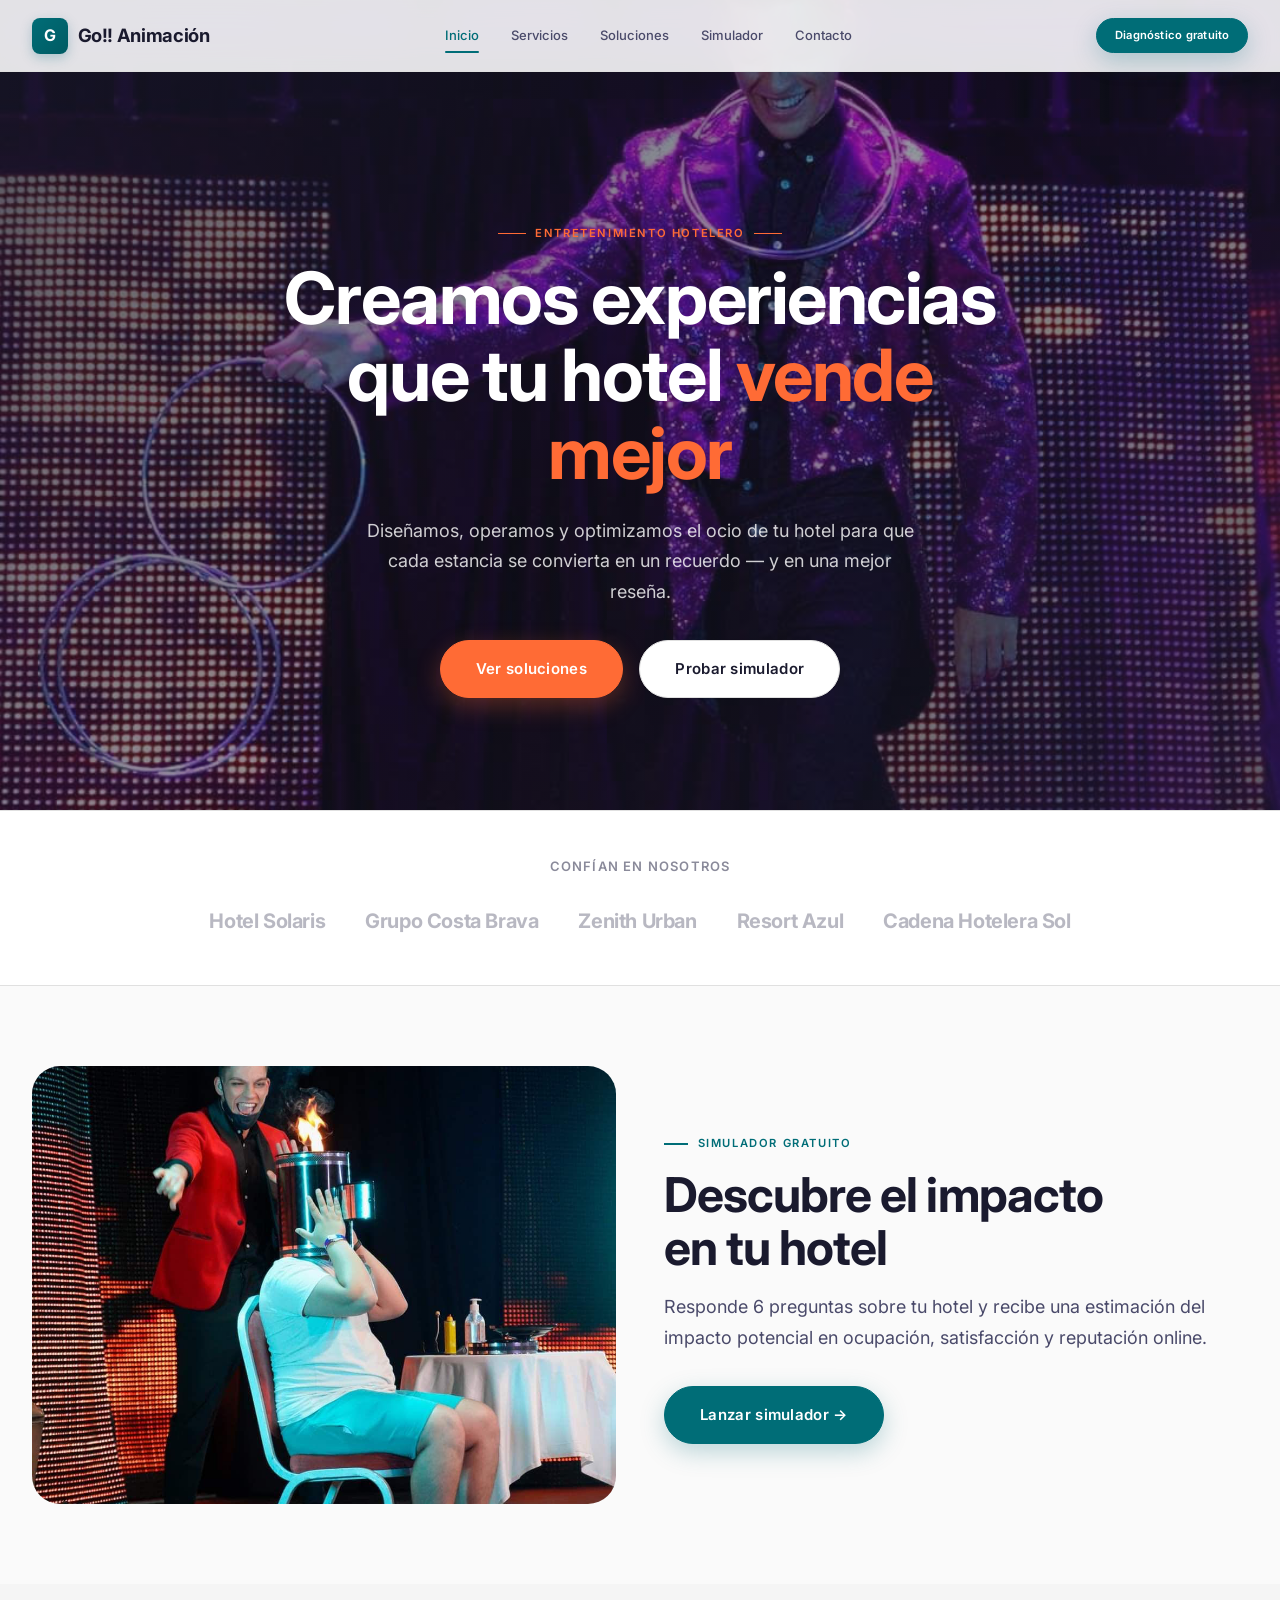
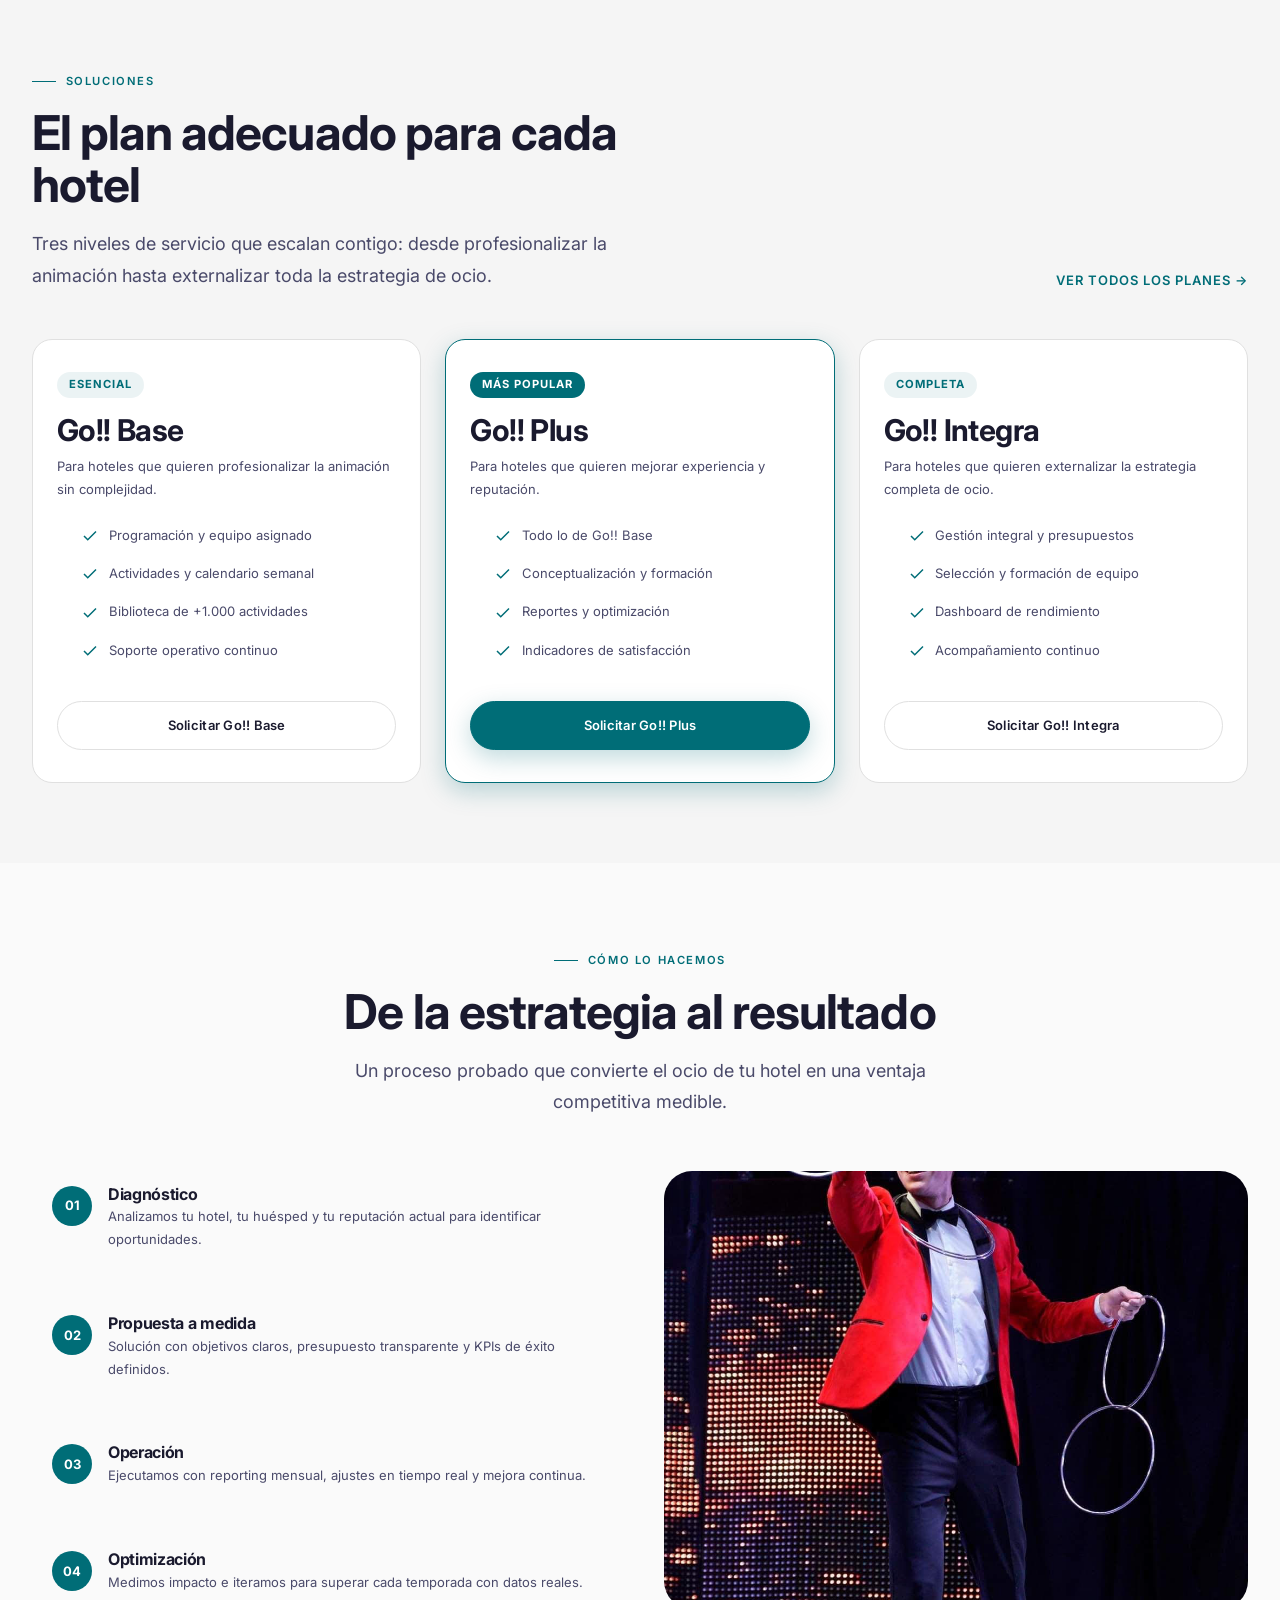
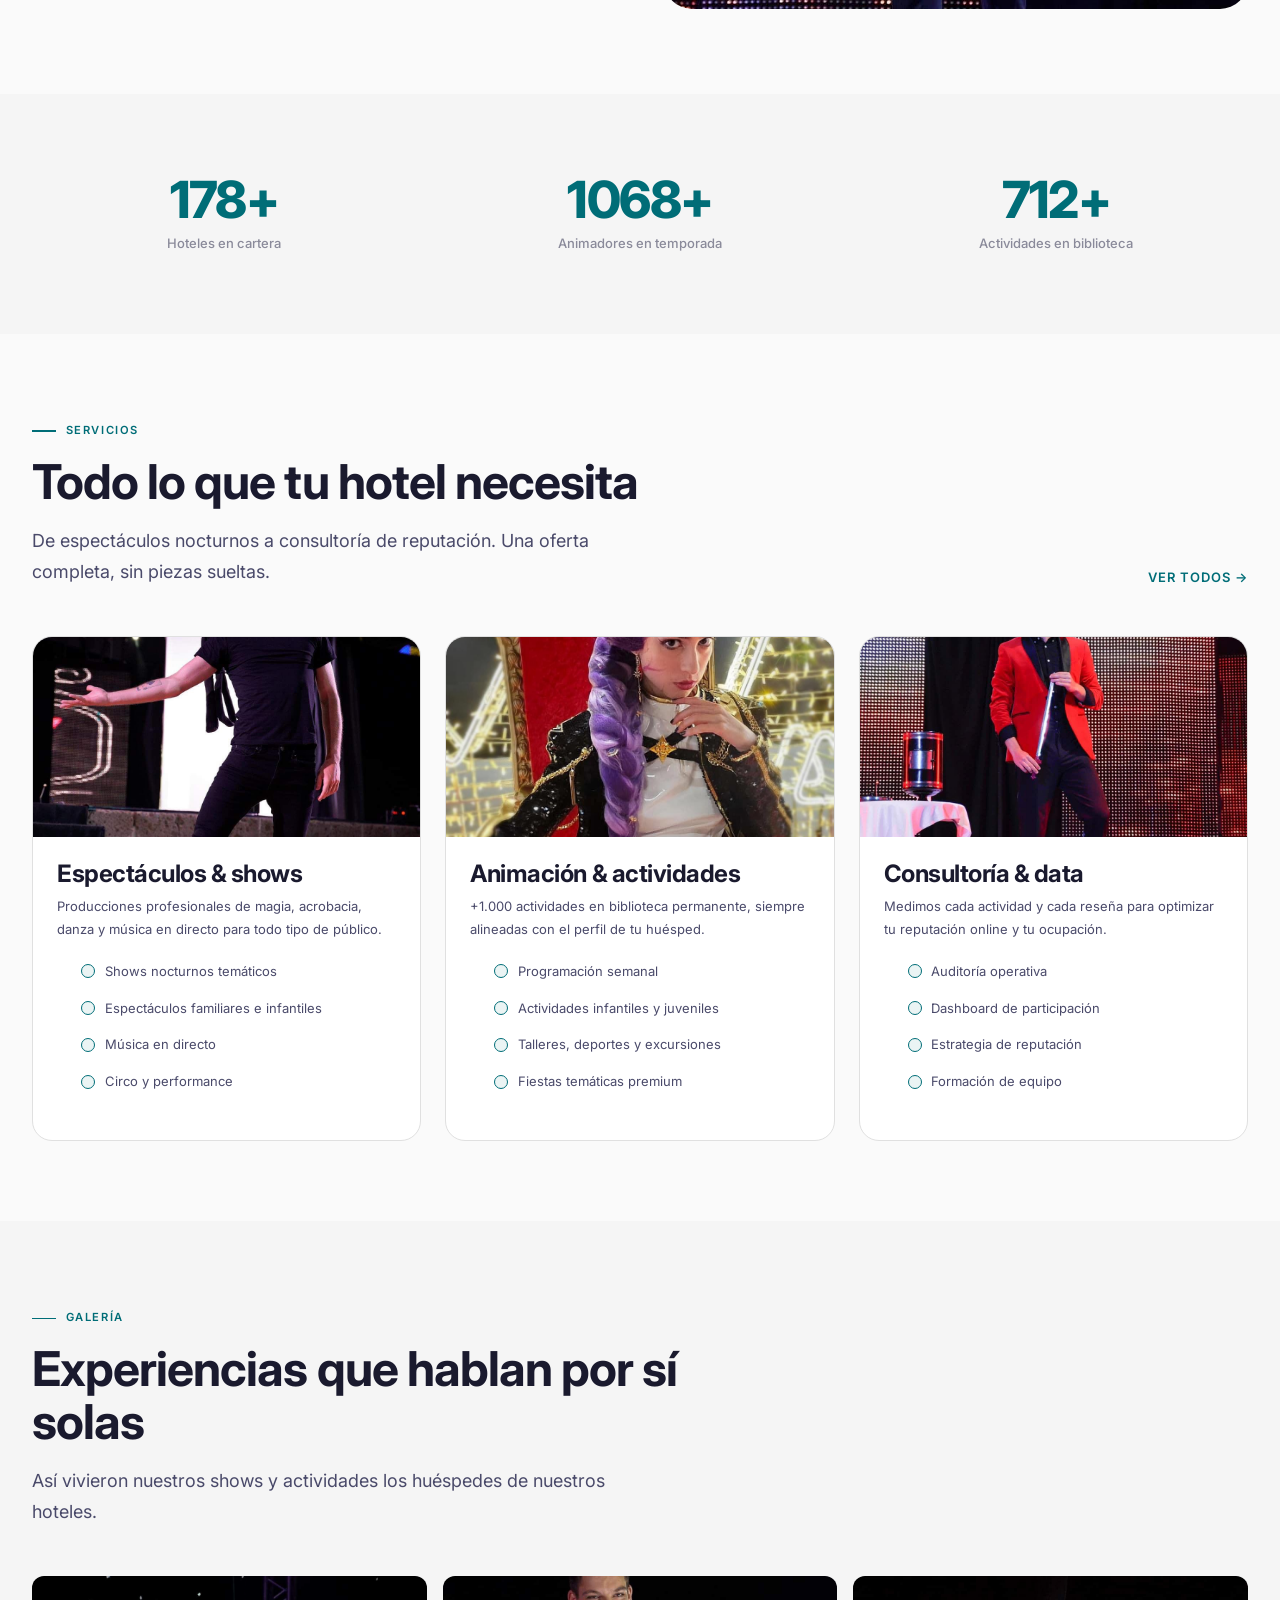
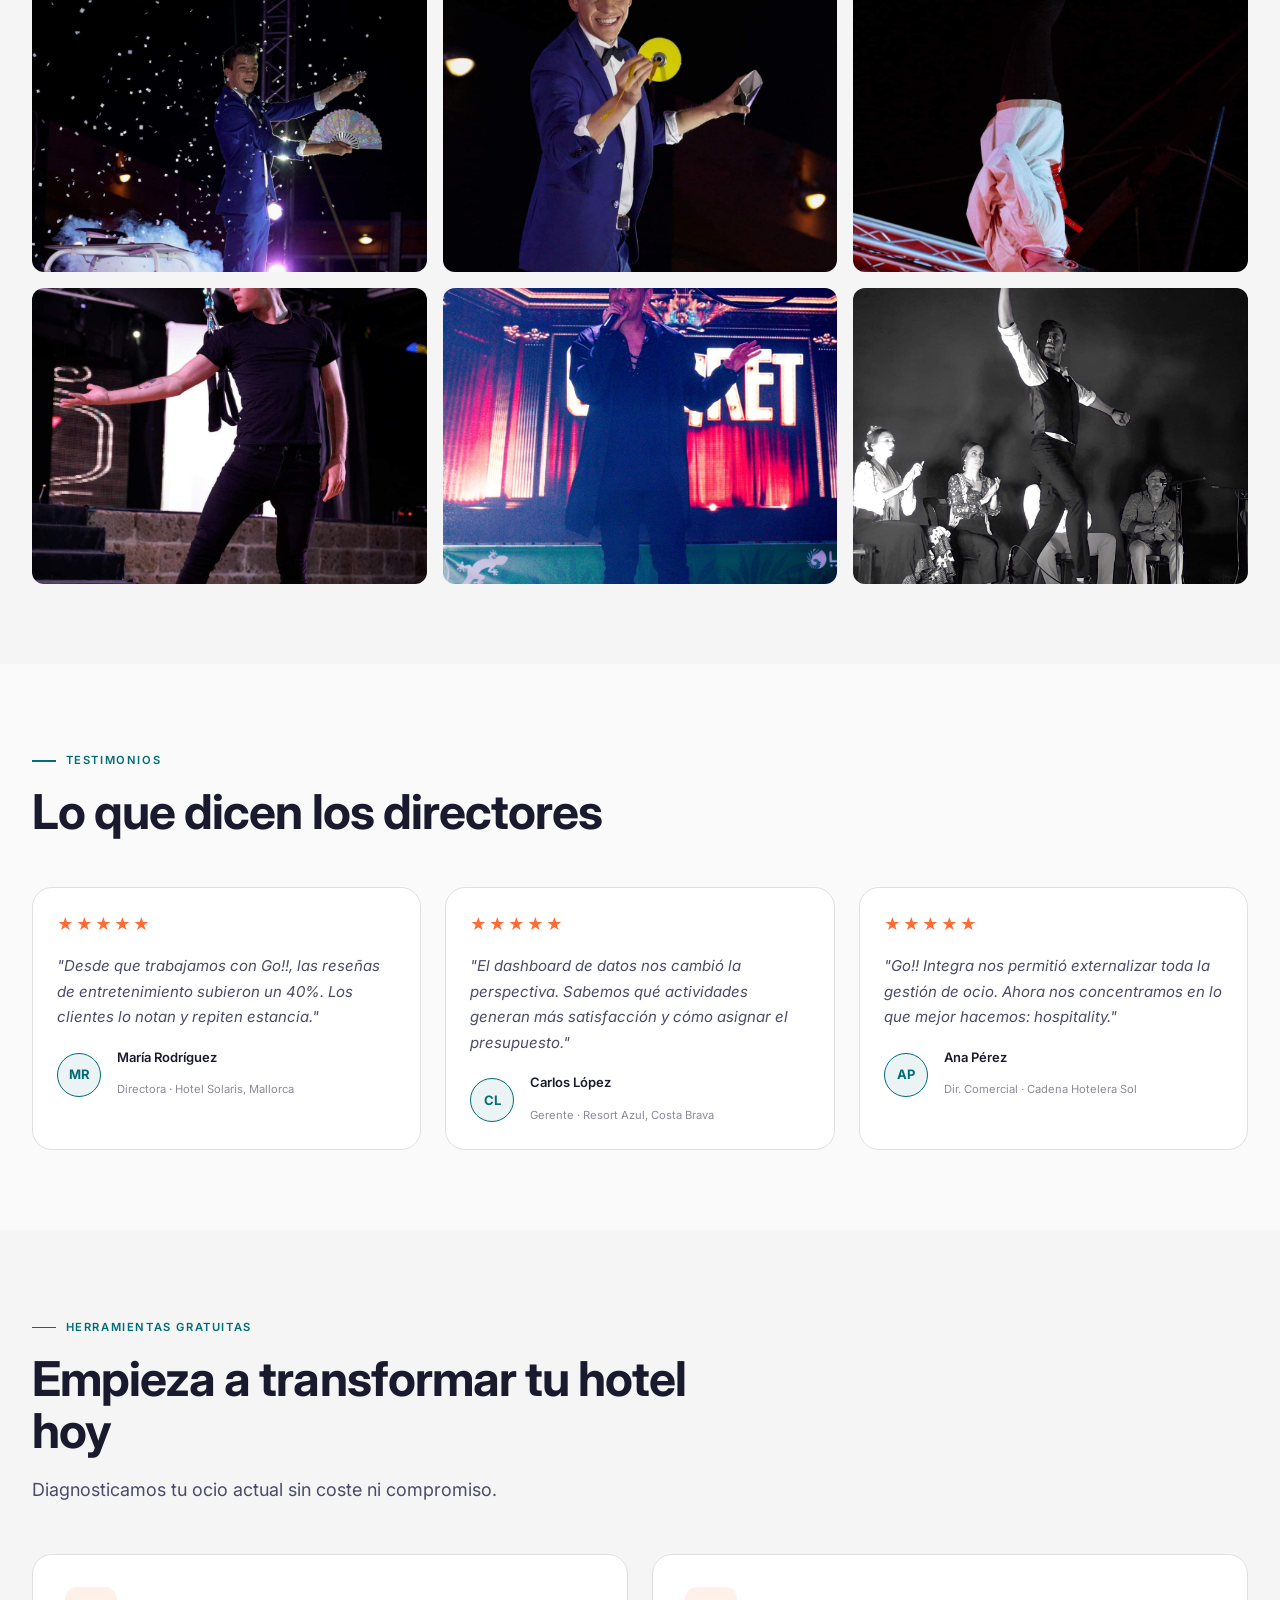
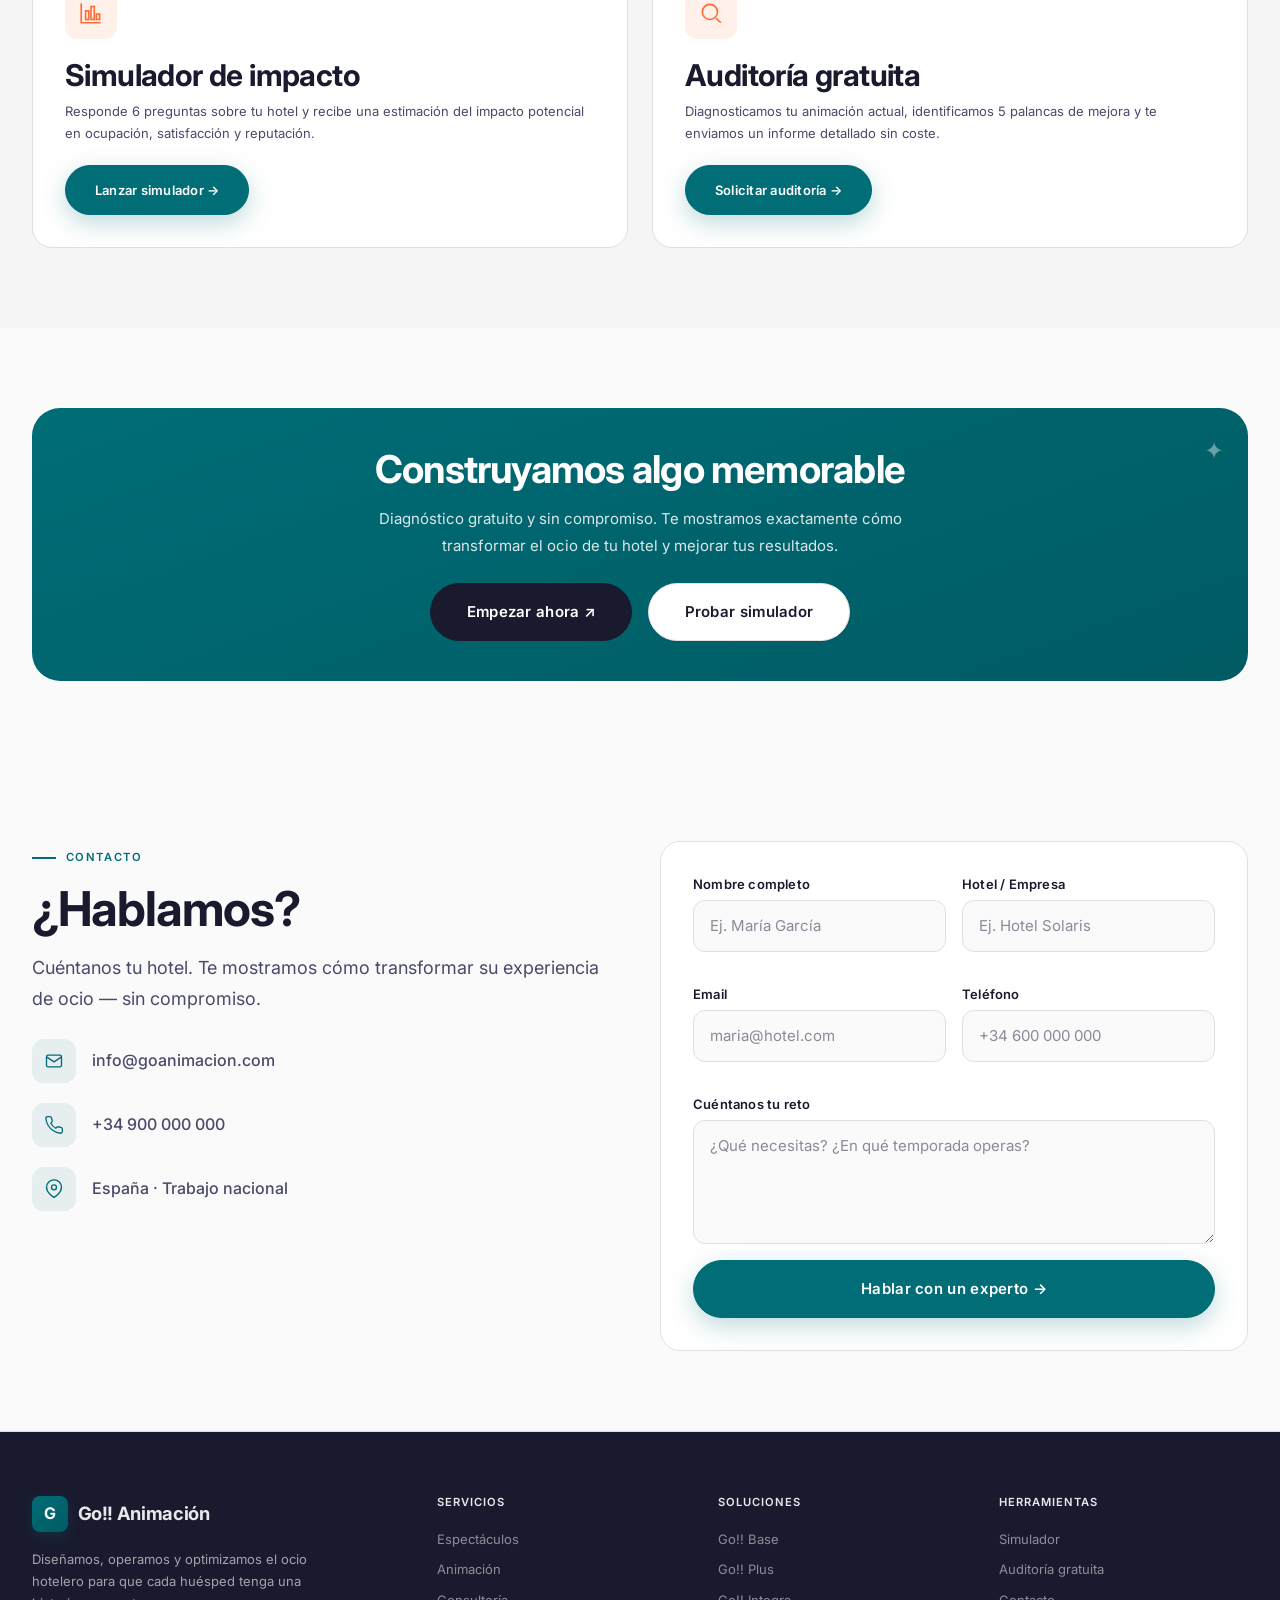
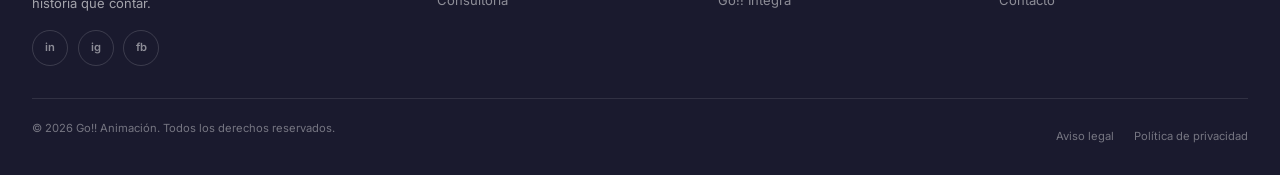
==== commit 64ee151f: "primer cambio visual4" ====
--- a/index.html
+++ b/index.html
@@ -5,12 +5,18 @@
   <meta name="viewport" content="width=device-width, initial-scale=1.0">
   <meta name="description" content="Go!! Animación · Partner estratégico de entretenimiento hotelero. Diseñamos, operamos y optimizamos el ocio de tu hotel para que venda mejor, fidelice más y mejore sus reseñas. +250 hoteles, +20 años.">
   <meta name="keywords" content="animación hotelera, entretenimiento hotelero, ocio hotelero, animación para hoteles, Go Animación, estrategia de ocio hotel">
+  <meta property="og:title" content="Go!! Animación | Entretenimiento Hotelero Estratégico">
+  <meta property="og:description" content="Diseñamos, operamos y optimizamos el ocio de tu hotel. +250 hoteles, +20 años de experiencia.">
+  <meta property="og:image" content="img/show7.jpg">
+  <meta property="og:type" content="website">
   <title>Go!! Animación | Entretenimiento Hotelero Estratégico</title>
 
   <link rel="icon" type="image/x-icon" href="favicon.ico">
   <link rel="preconnect" href="https://fonts.googleapis.com">
   <link rel="preconnect" href="https://fonts.gstatic.com" crossorigin>
-  <link href="https://fonts.googleapis.com/css2?family=Anton&family=Dancing+Script:wght@600;700&family=Inter:wght@400;500;600;700;800&display=swap" rel="stylesheet">
+  <link href="https://fonts.googleapis.com/css2?family=Inter:wght@300;400;500;600;700;800&display=swap" rel="stylesheet">
+  <link rel="stylesheet" href="css/reset.css">
+  <link rel="stylesheet" href="css/variables.css">
   <link rel="stylesheet" href="css/style.css">
 </head>
 <body>
@@ -37,105 +43,175 @@
 
   <!-- HERO -->
   <section class="hero">
+    <div class="hero-bg">
+      <img src="img/show7.jpg" alt="Espectáculo Go!! Animación" loading="lazy">
+    </div>
     <div class="container hero-container">
-      <div class="hero-topbar">
+      <div class="hero-content">
         <span class="hero-eyebrow">Entretenimiento hotelero</span>
-        <span class="hero-avail"><span class="hero-avail-dot"></span>Reservas temporada 2026</span>
-      </div>
-
-      <div class="hero-grid">
-        <div class="hero-text">
-          <h1 class="hero-title">
-            <span class="line">Creamos</span>
-            <span class="line tint">experiencias</span>
-            <span class="line">que tu hotel</span>
-            <span class="script">vende mejor</span>
-          </h1>
-          <p class="hero-sub">Diseñamos, operamos y optimizamos el ocio de tu hotel para que cada estancia se convierta en un recuerdo — y en una mejor reseña.</p>
-          <p class="hero-code">// Diseño · Operación · Datos</p>
-          <div class="hero-actions">
-            <a href="soluciones.html" class="btn btn-primary btn-lg">Ver soluciones</a>
-            <a href="simulador.html" class="btn btn-ghost btn-lg">Probar simulador</a>
-          </div>
-        </div>
-
-        <div class="hero-media">
-          <div class="hero-portrait">
-            <div class="hero-portrait-img" style="background-image:url('img/hero-main.jpg');"></div>
-            <span class="hero-badge"><span class="hero-avail-dot"></span>Partner estratégico</span>
-            <span class="hero-monogram">G!!</span>
-          </div>
-        </div>
-      </div>
-
-      <div class="hero-stats">
-        <div class="hero-stat">
-          <div class="hero-stat-num" data-target="250+">0</div>
-          <div class="hero-stat-label">Hoteles en cartera</div>
-        </div>
-        <div class="hero-stat">
-          <div class="hero-stat-num" data-target="1500+">0</div>
-          <div class="hero-stat-label">Animadores en temporada</div>
-        </div>
-        <div class="hero-stat">
-          <div class="hero-stat-num" data-target="1000+">0</div>
-          <div class="hero-stat-label">Actividades en biblioteca</div>
-        </div>
-        <div class="hero-stat">
-          <div class="hero-stat-num" data-target="20+">0</div>
-          <div class="hero-stat-label">Años de experiencia</div>
-        </div>
-      </div>
-    </div>
-  </section>
-
-  <!-- WHAT WE DO -->
-  <section class="section" id="enfoque">
-    <div class="container">
-      <div class="whatido-grid reveal">
-        <div class="whatido-intro">
-          <span class="section-eyebrow">Qué hacemos</span>
-          <h2>Un sistema<br>de ocio,<br>no horas<br>sueltas</h2>
-          <p>Integramos creatividad, operación profesional y datos en una sola propuesta medible.</p>
-        </div>
-        <div class="whatido-card">
-          <div class="whatido-icon">
-            <svg viewBox="0 0 24 24" fill="none" stroke="currentColor" stroke-width="1.6"><path d="M12 2l3.09 6.26L22 9.27l-5 4.87L18.18 22 12 18.27 5.82 22 7 14.14 2 9.27l6.91-1.01L12 2z"/></svg>
-          </div>
-          <h3>Experiencia</h3>
-          <p>Actividades y espectáculos diseñados para generar recuerdo y satisfacción del huésped.</p>
-          <div class="whatido-num">01</div>
-        </div>
-        <div class="whatido-card">
-          <div class="whatido-icon">
-            <svg viewBox="0 0 24 24" fill="none" stroke="currentColor" stroke-width="1.6"><path d="M20 7h-9M14 17H5M17 3v8M7 13v8"/><circle cx="17" cy="7" r="2.2"/><circle cx="7" cy="17" r="2.2"/></svg>
-          </div>
-          <h3>Operación</h3>
-          <p>Procesos, equipos y estándares de calidad que garantizan consistencia en cada temporada.</p>
-          <div class="whatido-num">02</div>
-        </div>
-        <div class="whatido-card">
-          <div class="whatido-icon">
-            <svg viewBox="0 0 24 24" fill="none" stroke="currentColor" stroke-width="1.6"><path d="M18 20V10M12 20V4M6 20v-6"/></svg>
-          </div>
-          <h3>Datos</h3>
-          <p>Medimos participación, satisfacción y reputación para optimizar cada decisión.</p>
-          <div class="whatido-num">03</div>
-        </div>
-        <div class="whatido-card">
-          <div class="whatido-icon">
-            <svg viewBox="0 0 24 24" fill="none" stroke="currentColor" stroke-width="1.6"><path d="M13 2L3 14h9l-1 8 10-12h-9l1-8z"/></svg>
-          </div>
-          <h3>Reputación</h3>
-          <p>Convertimos cada momento memorable en mejores reseñas y más fidelización.</p>
-          <div class="whatido-num">04</div>
+        <h1 class="hero-title">
+          Creamos experiencias<br>que tu hotel <span class="tint">vende mejor</span>
+        </h1>
+        <p class="hero-sub">Diseñamos, operamos y optimizamos el ocio de tu hotel para que cada estancia se convierta en un recuerdo — y en una mejor reseña.</p>
+        <div class="hero-actions">
+          <a href="soluciones.html" class="btn btn-accent btn-lg">Ver soluciones</a>
+          <a href="simulador.html" class="btn btn-light btn-lg">Probar simulador</a>
+        </div>
+      </div>
+    </div>
+  </section>
+
+  <!-- CLIENTES -->
+  <section class="clients-strip">
+    <div class="container">
+      <h3>Confían en nosotros</h3>
+      <div class="clients-grid">
+        <span class="client-item">Hotel Solaris</span>
+        <span class="client-item">Grupo Costa Brava</span>
+        <span class="client-item">Zenith Urban</span>
+        <span class="client-item">Resort Azul</span>
+        <span class="client-item">Cadena Hotelera Sol</span>
+      </div>
+    </div>
+  </section>
+
+  <!-- SIMULADOR CTA (SPLIT) -->
+  <section class="section">
+    <div class="container">
+      <div class="split-grid reveal">
+        <div class="split-media aspect-4-3">
+          <img src="img/show4.jpg" alt="Simulador de impacto" loading="lazy">
+        </div>
+        <div class="split-text">
+          <span class="section-eyebrow">Simulador gratuito</span>
+          <h2>Descubre el impacto<br>en tu hotel</h2>
+          <p>Responde 6 preguntas sobre tu hotel y recibe una estimación del impacto potencial en ocupación, satisfacción y reputación online.</p>
+          <a href="simulador.html" class="btn btn-primary btn-lg">Lanzar simulador →</a>
+        </div>
+      </div>
+    </div>
+  </section>
+
+  <!-- SOLUCIONES -->
+  <section class="section section-alt" id="soluciones">
+    <div class="container">
+      <div class="section-head-row">
+        <div class="section-header" style="margin-bottom:0;">
+          <span class="section-eyebrow">Soluciones</span>
+          <h2 class="section-title">El plan adecuado para cada hotel</h2>
+          <p class="section-lead">Tres niveles de servicio que escalan contigo: desde profesionalizar la animación hasta externalizar toda la estrategia de ocio.</p>
+        </div>
+        <a href="soluciones.html" class="section-link">Ver todos los planes →</a>
+      </div>
+      <div class="plans-grid mt-2xl">
+        <div class="plan-card reveal">
+          <span class="plan-badge">Esencial</span>
+          <h3>Go!! Base</h3>
+          <p class="plan-tagline">Para hoteles que quieren profesionalizar la animación sin complejidad.</p>
+          <ul class="plan-list">
+            <li><svg viewBox="0 0 24 24" fill="none" stroke="currentColor" stroke-width="2"><path d="M20 6L9 17l-5-5"/></svg>Programación y equipo asignado</li>
+            <li><svg viewBox="0 0 24 24" fill="none" stroke="currentColor" stroke-width="2"><path d="M20 6L9 17l-5-5"/></svg>Actividades y calendario semanal</li>
+            <li><svg viewBox="0 0 24 24" fill="none" stroke="currentColor" stroke-width="2"><path d="M20 6L9 17l-5-5"/></svg>Biblioteca de +1.000 actividades</li>
+            <li><svg viewBox="0 0 24 24" fill="none" stroke="currentColor" stroke-width="2"><path d="M20 6L9 17l-5-5"/></svg>Soporte operativo continuo</li>
+          </ul>
+          <a href="contacto.html" class="btn btn-ghost">Solicitar Go!! Base</a>
+        </div>
+        <div class="plan-card featured reveal">
+          <span class="plan-badge">Más popular</span>
+          <h3>Go!! Plus</h3>
+          <p class="plan-tagline">Para hoteles que quieren mejorar experiencia y reputación.</p>
+          <ul class="plan-list">
+            <li><svg viewBox="0 0 24 24" fill="none" stroke="currentColor" stroke-width="2"><path d="M20 6L9 17l-5-5"/></svg>Todo lo de Go!! Base</li>
+            <li><svg viewBox="0 0 24 24" fill="none" stroke="currentColor" stroke-width="2"><path d="M20 6L9 17l-5-5"/></svg>Conceptualización y formación</li>
+            <li><svg viewBox="0 0 24 24" fill="none" stroke="currentColor" stroke-width="2"><path d="M20 6L9 17l-5-5"/></svg>Reportes y optimización</li>
+            <li><svg viewBox="0 0 24 24" fill="none" stroke="currentColor" stroke-width="2"><path d="M20 6L9 17l-5-5"/></svg>Indicadores de satisfacción</li>
+          </ul>
+          <a href="contacto.html" class="btn btn-primary">Solicitar Go!! Plus</a>
+        </div>
+        <div class="plan-card reveal">
+          <span class="plan-badge">Completa</span>
+          <h3>Go!! Integra</h3>
+          <p class="plan-tagline">Para hoteles que quieren externalizar la estrategia completa de ocio.</p>
+          <ul class="plan-list">
+            <li><svg viewBox="0 0 24 24" fill="none" stroke="currentColor" stroke-width="2"><path d="M20 6L9 17l-5-5"/></svg>Gestión integral y presupuestos</li>
+            <li><svg viewBox="0 0 24 24" fill="none" stroke="currentColor" stroke-width="2"><path d="M20 6L9 17l-5-5"/></svg>Selección y formación de equipo</li>
+            <li><svg viewBox="0 0 24 24" fill="none" stroke="currentColor" stroke-width="2"><path d="M20 6L9 17l-5-5"/></svg>Dashboard de rendimiento</li>
+            <li><svg viewBox="0 0 24 24" fill="none" stroke="currentColor" stroke-width="2"><path d="M20 6L9 17l-5-5"/></svg>Acompañamiento continuo</li>
+          </ul>
+          <a href="contacto.html" class="btn btn-ghost">Solicitar Go!! Integra</a>
+        </div>
+      </div>
+    </div>
+  </section>
+
+  <!-- CÓMO LO HACEMOS -->
+  <section class="section" id="proceso">
+    <div class="container">
+      <div class="section-header text-center" style="margin:0 auto var(--space-12);">
+        <span class="section-eyebrow">Cómo lo hacemos</span>
+        <h2 class="section-title">De la estrategia al resultado</h2>
+        <p class="section-lead" style="margin:0 auto;">Un proceso probado que convierte el ocio de tu hotel en una ventaja competitiva medible.</p>
+      </div>
+      <div class="process-grid reveal">
+        <div class="process-steps">
+          <div class="process-step">
+            <div class="process-step-num">01</div>
+            <div>
+              <h4>Diagnóstico</h4>
+              <p>Analizamos tu hotel, tu huésped y tu reputación actual para identificar oportunidades.</p>
+            </div>
+          </div>
+          <div class="process-step">
+            <div class="process-step-num">02</div>
+            <div>
+              <h4>Propuesta a medida</h4>
+              <p>Solución con objetivos claros, presupuesto transparente y KPIs de éxito definidos.</p>
+            </div>
+          </div>
+          <div class="process-step">
+            <div class="process-step-num">03</div>
+            <div>
+              <h4>Operación</h4>
+              <p>Ejecutamos con reporting mensual, ajustes en tiempo real y mejora continua.</p>
+            </div>
+          </div>
+          <div class="process-step">
+            <div class="process-step-num">04</div>
+            <div>
+              <h4>Optimización</h4>
+              <p>Medimos impacto e iteramos para superar cada temporada con datos reales.</p>
+            </div>
+          </div>
+        </div>
+        <div class="process-media">
+          <img src="img/show5.jpg" alt="Proceso Go!! Animación" loading="lazy">
+        </div>
+      </div>
+    </div>
+  </section>
+
+  <!-- DATOS CLAVE -->
+  <section class="section section-alt">
+    <div class="container">
+      <div class="kpi-grid reveal">
+        <div class="kpi-item">
+          <div class="kpi-number" data-target="250+">0</div>
+          <div class="kpi-label">Hoteles en cartera</div>
+        </div>
+        <div class="kpi-item">
+          <div class="kpi-number" data-target="1500+">0</div>
+          <div class="kpi-label">Animadores en temporada</div>
+        </div>
+        <div class="kpi-item">
+          <div class="kpi-number" data-target="1000+">0</div>
+          <div class="kpi-label">Actividades en biblioteca</div>
         </div>
       </div>
     </div>
   </section>
 
   <!-- SERVICIOS -->
-  <section class="section section-alt" id="servicios">
+  <section class="section" id="servicios">
     <div class="container">
       <div class="section-head-row">
         <div class="section-header" style="margin-bottom:0;">
@@ -147,7 +223,9 @@
       </div>
       <div class="cards-3 mt-2xl">
         <div class="svc-card reveal">
-          <div class="svc-card-media svc-media-1"></div>
+          <div class="svc-card-media">
+            <img src="img/show1.jpg" alt="Espectáculos y shows" loading="lazy">
+          </div>
           <div class="svc-card-body">
             <h3>Espectáculos &amp; shows</h3>
             <p>Producciones profesionales de magia, acrobacia, danza y música en directo para todo tipo de público.</p>
@@ -160,7 +238,9 @@
           </div>
         </div>
         <div class="svc-card reveal">
-          <div class="svc-card-media svc-media-2"></div>
+          <div class="svc-card-media">
+            <img src="img/animacion_infantil.jpg" alt="Animación y actividades" loading="lazy">
+          </div>
           <div class="svc-card-body">
             <h3>Animación &amp; actividades</h3>
             <p>+1.000 actividades en biblioteca permanente, siempre alineadas con el perfil de tu huésped.</p>
@@ -173,7 +253,9 @@
           </div>
         </div>
         <div class="svc-card reveal">
-          <div class="svc-card-media svc-media-3"></div>
+          <div class="svc-card-media">
+            <img src="img/show9.jpg" alt="Consultoría y data" loading="lazy">
+          </div>
           <div class="svc-card-body">
             <h3>Consultoría &amp; data</h3>
             <p>Medimos cada actividad y cada reseña para optimizar tu reputación online y tu ocupación.</p>
@@ -189,92 +271,21 @@
     </div>
   </section>
 
-  <!-- CASOS -->
-  <section class="section" id="casos">
-    <div class="container">
-      <div class="section-head-row">
-        <div class="section-header" style="margin-bottom:0;">
-          <span class="section-eyebrow">Casos de éxito</span>
-          <h2 class="section-title">Hoteles que transformaron su ocio</h2>
-        </div>
-        <a href="contacto.html" class="section-link">Trabajemos juntos →</a>
-      </div>
-      <div class="proj-grid mt-2xl">
-        <div class="proj-card reveal">
-          <div class="proj-media proj-media-1">
-            <span class="proj-num">01</span>
-            <span class="proj-arrow">↗</span>
-          </div>
-          <div class="proj-body">
-            <span class="proj-tag">Resort · Todo Incluido</span>
-            <h3>Hotel Solaris</h3>
-            <p>Rediseño de espectáculos nocturnos para resort 5★ en el Caribe. Reseñas de entretenimiento +40%.</p>
-          </div>
-        </div>
-        <div class="proj-card reveal">
-          <div class="proj-media proj-media-2">
-            <span class="proj-num">02</span>
-            <span class="proj-arrow">↗</span>
-          </div>
-          <div class="proj-body">
-            <span class="proj-tag">Cadena hotelera</span>
-            <h3>Grupo Costa Brava</h3>
-            <p>Programación integral para 12 hoteles. Estandarización de calidad y mejora continua.</p>
-          </div>
-        </div>
-        <div class="proj-card reveal">
-          <div class="proj-media proj-media-3">
-            <span class="proj-num">03</span>
-            <span class="proj-arrow">↗</span>
-          </div>
-          <div class="proj-body">
-            <span class="proj-tag">Boutique Hotel</span>
-            <h3>Zenith Urban</h3>
-            <p>Área de experiencia del huésped: agendas, check-in personalizado y feedback en tiempo real.</p>
-          </div>
-        </div>
-      </div>
-    </div>
-  </section>
-
-  <!-- TOOLKIT + PROCESO + CTA -->
-  <section class="section section-alt">
-    <div class="container">
-      <div class="split-3">
-        <!-- Toolkit -->
-        <div class="panel reveal">
-          <h3 class="panel-title">Nuestro kit</h3>
-          <div class="toolkit-grid">
-            <div class="tool-chip"><div class="tool-chip-ic"><svg viewBox="0 0 24 24" fill="none" stroke="currentColor" stroke-width="1.5"><path d="M9 18V5l12-2v13"/><circle cx="6" cy="18" r="3"/><circle cx="18" cy="16" r="3"/></svg></div><span>Música</span></div>
-            <div class="tool-chip"><div class="tool-chip-ic"><svg viewBox="0 0 24 24" fill="none" stroke="currentColor" stroke-width="1.5"><path d="M2 12s3-7 10-7 10 7 10 7-3 7-10 7-10-7-10-7z"/><circle cx="12" cy="12" r="3"/></svg></div><span>Shows</span></div>
-            <div class="tool-chip"><div class="tool-chip-ic"><svg viewBox="0 0 24 24" fill="none" stroke="currentColor" stroke-width="1.5"><rect x="3" y="3" width="18" height="18" rx="2"/><path d="M3 9h18M9 21V9"/></svg></div><span>Talleres</span></div>
-            <div class="tool-chip"><div class="tool-chip-ic"><svg viewBox="0 0 24 24" fill="none" stroke="currentColor" stroke-width="1.5"><circle cx="12" cy="8" r="4"/><path d="M4 21v-1a7 7 0 0114 0v1"/></svg></div><span>Equipos</span></div>
-            <div class="tool-chip"><div class="tool-chip-ic"><svg viewBox="0 0 24 24" fill="none" stroke="currentColor" stroke-width="1.5"><path d="M18 20V10M12 20V4M6 20v-6"/></svg></div><span>Data</span></div>
-            <div class="tool-chip"><div class="tool-chip-ic"><svg viewBox="0 0 24 24" fill="none" stroke="currentColor" stroke-width="1.5"><path d="M12 2l3 7h7l-5.5 4.5L18 21l-6-4-6 4 1.5-7.5L2 9h7z"/></svg></div><span>Eventos</span></div>
-            <div class="tool-chip"><div class="tool-chip-ic"><svg viewBox="0 0 24 24" fill="none" stroke="currentColor" stroke-width="1.5"><path d="M4 15s1-1 4-1 5 2 8 2 4-1 4-1V3s-1 1-4 1-5-2-8-2-4 1-4 1z"/><path d="M4 22v-7"/></svg></div><span>Fiestas</span></div>
-            <div class="tool-chip"><div class="tool-chip-ic"><svg viewBox="0 0 24 24" fill="none" stroke="currentColor" stroke-width="1.5"><rect x="2" y="7" width="20" height="14" rx="2"/><path d="M16 3l-4 4-4-4"/></svg></div><span>Catering</span></div>
-            <div class="tool-chip"><div class="tool-chip-ic"><svg viewBox="0 0 24 24" fill="none" stroke="currentColor" stroke-width="1.5"><path d="M3 3v18h18"/><path d="M7 14l4-4 3 3 5-6"/></svg></div><span>Reporting</span></div>
-          </div>
-        </div>
-
-        <!-- Proceso -->
-        <div class="panel reveal" id="proceso">
-          <h3 class="panel-title">Cómo trabajamos</h3>
-          <div class="proc-steps">
-            <div class="proc-step"><div class="proc-step-num">01</div><div><h4>Diagnóstico</h4><p>Analizamos tu hotel, tu huésped y tu reputación actual.</p></div></div>
-            <div class="proc-step"><div class="proc-step-num">02</div><div><h4>Propuesta a medida</h4><p>Solución con objetivos claros, presupuesto y KPIs de éxito.</p></div></div>
-            <div class="proc-step"><div class="proc-step-num">03</div><div><h4>Operación</h4><p>Ejecutamos con reporting mensual y ajustes en tiempo real.</p></div></div>
-            <div class="proc-step"><div class="proc-step-num">04</div><div><h4>Optimización</h4><p>Medimos impacto e iteramos para superar cada temporada.</p></div></div>
-          </div>
-        </div>
-
-        <!-- CTA panel -->
-        <div class="cta-panel reveal">
-          <span class="cta-panel-star">✦</span>
-          <h3 class="cta-panel-title">Construyamos algo memorable</h3>
-          <p class="cta-panel-lead">Diagnóstico gratuito y sin compromiso. Te mostramos exactamente cómo transformar el ocio de tu hotel.</p>
-          <a href="contacto.html" class="btn btn-dark btn-lg">Empezar ahora ↗</a>
-        </div>
+  <!-- GALERÍA DE SHOWS -->
+  <section class="section section-alt" id="galeria">
+    <div class="container">
+      <div class="section-header">
+        <span class="section-eyebrow">Galería</span>
+        <h2 class="section-title">Experiencias que hablan por sí solas</h2>
+        <p class="section-lead">Así vivieron nuestros shows y actividades los huéspedes de nuestros hoteles.</p>
+      </div>
+      <div class="gallery-grid">
+        <div class="gallery-item reveal"><img src="img/show2.jpg" alt="Show Go!! Animación" loading="lazy"></div>
+        <div class="gallery-item reveal"><img src="img/show3.jpg" alt="Show Go!! Animación" loading="lazy"></div>
+        <div class="gallery-item reveal"><img src="img/show6.jpg" alt="Show Go!! Animación" loading="lazy"></div>
+        <div class="gallery-item reveal"><img src="img/show8.jpg" alt="Show Go!! Animación" loading="lazy"></div>
+        <div class="gallery-item reveal"><img src="img/show11.jpg" alt="Show Go!! Animación" loading="lazy"></div>
+        <div class="gallery-item reveal"><img src="img/show12.jpg" alt="Show Go!! Animación" loading="lazy"></div>
       </div>
     </div>
   </section>
@@ -326,6 +337,21 @@
           <h3>Auditoría gratuita</h3>
           <p>Diagnosticamos tu animación actual, identificamos 5 palancas de mejora y te enviamos un informe detallado sin coste.</p>
           <a href="auditoria.html" class="btn btn-primary">Solicitar auditoría →</a>
+        </div>
+      </div>
+    </div>
+  </section>
+
+  <!-- CTA FINAL -->
+  <section class="section">
+    <div class="container">
+      <div class="cta-panel reveal">
+        <span class="cta-panel-star">✦</span>
+        <h3 class="cta-panel-title">Construyamos algo memorable</h3>
+        <p class="cta-panel-lead">Diagnóstico gratuito y sin compromiso. Te mostramos exactamente cómo transformar el ocio de tu hotel y mejorar tus resultados.</p>
+        <div style="display:flex; gap:var(--space-4); justify-content:center; flex-wrap:wrap;">
+          <a href="contacto.html" class="btn btn-dark btn-lg">Empezar ahora ↗</a>
+          <a href="simulador.html" class="btn btn-light btn-lg">Probar simulador</a>
         </div>
       </div>
     </div>
@@ -354,7 +380,7 @@
             </span>
           </div>
         </div>
-        <form class="form-card reveal" action="#" method="POST">
+        <form class="form-card reveal" id="contactForm" action="#" method="POST">
           <div class="form-row">
             <div class="form-group"><label for="name">Nombre completo</label><input type="text" id="name" name="name" placeholder="Ej. María García" required></div>
             <div class="form-group"><label for="hotel">Hotel / Empresa</label><input type="text" id="hotel" name="hotel" placeholder="Ej. Hotel Solaris" required></div>
--- a/css/variables.css
+++ b/css/variables.css
@@ -0,0 +1,204 @@
+/* ============================================
+   GO!! ANIMACIÓN — Design Tokens (acttiv.es style)
+   Light theme: white/teal/orange, photography-led
+   Typography: Inter only
+   ============================================ */
+
+:root {
+  /* === COLOR PALETTE === */
+  /* Light backgrounds */
+  --bg: #FAFAFA;
+  --bg-alt: #FFFFFF;
+  --bg-muted: #F5F5F5;
+  --bg-dark: #1A1A2E;           /* Para secciones con fondo oscuro */
+
+  /* Surfaces */
+  --surface: #FFFFFF;
+  --surface-hover: #F0F0F0;
+  --surface-elevated: #FFFFFF;
+
+  /* Brand colors */
+  --primary: #006D77;           /* Teal principal */
+  --primary-light: #00B4D8;     /* Teal claro */
+  --primary-dark: #005B63;      /* Teal oscuro */
+  --primary-pale: rgba(0, 109, 119, 0.08);
+  --primary-glow: rgba(0, 109, 119, 0.25);
+
+  --accent: #FF6B35;            /* Naranja cálido para CTAs destacados */
+  --accent-light: #FF8C5A;
+  --accent-dark: #E85A28;
+  --accent-pale: rgba(255, 107, 53, 0.1);
+
+  /* Semantic colors */
+  --success: #10B981;
+  --success-pale: rgba(16, 185, 129, 0.1);
+  --warning: #F59E0B;
+  --warning-pale: rgba(245, 158, 11, 0.1);
+  --error: #EF4444;
+  --error-pale: rgba(239, 68, 68, 0.1);
+
+  /* Text colors */
+  --text: #1A1A2E;
+  --text-secondary: #4A4A6A;
+  --text-muted: #8A8A9A;
+  --text-inverse: #FFFFFF;
+  --text-link: var(--primary);
+
+  /* Borders */
+  --border: #E0E0E0;
+  --border-strong: #D0D0D0;
+  --border-focus: var(--primary);
+  --border-error: var(--error);
+
+  /* Shadows */
+  --shadow-xs: 0 1px 2px rgba(0, 0, 0, 0.04);
+  --shadow-sm: 0 1px 3px rgba(0, 0, 0, 0.08);
+  --shadow-md: 0 4px 12px rgba(0, 0, 0, 0.1);
+  --shadow-lg: 0 12px 32px rgba(0, 0, 0, 0.12);
+  --shadow-xl: 0 20px 48px rgba(0, 0, 0, 0.14);
+  --shadow-primary: 0 8px 24px var(--primary-glow);
+  --shadow-accent: 0 8px 24px rgba(255, 107, 53, 0.3);
+  --shadow-inner: inset 0 2px 4px rgba(0, 0, 0, 0.04);
+
+  /* Border radius */
+  --radius-xs: 4px;
+  --radius-sm: 8px;
+  --radius-md: 12px;
+  --radius-lg: 20px;
+  --radius-xl: 28px;
+  --radius-2xl: 36px;
+  --radius-pill: 9999px;
+  --radius-circle: 50%;
+
+  /* Typography */
+  --font-sans: 'Inter', system-ui, -apple-system, BlinkMacSystemFont, 'Segoe UI', Roboto, sans-serif;
+  --font-mono: 'JetBrains Mono', 'Fira Code', monospace;
+
+  --text-xs: 0.7rem;      /* 11.2px */
+  --text-sm: 0.8125rem;   /* 13px */
+  --text-base: 0.9375rem; /* 15px */
+  --text-md: 1rem;        /* 16px */
+  --text-lg: 1.125rem;    /* 18px */
+  --text-xl: 1.25rem;     /* 20px */
+  --text-2xl: 1.5rem;     /* 24px */
+  --text-3xl: 1.875rem;   /* 30px */
+  --text-4xl: 2.25rem;    /* 36px */
+  --text-5xl: 3rem;       /* 48px */
+  --text-6xl: 3.75rem;    /* 60px */
+  --text-7xl: 4.5rem;     /* 72px */
+
+  --font-light: 300;
+  --font-normal: 400;
+  --font-medium: 500;
+  --font-semibold: 600;
+  --font-bold: 700;
+  --font-extrabold: 800;
+
+  --leading-tight: 1.1;
+  --leading-snug: 1.3;
+  --leading-normal: 1.6;
+  --leading-relaxed: 1.75;
+
+  /* Spacing scale */
+  --space-0: 0;
+  --space-1: 0.25rem;   /* 4px */
+  --space-2: 0.5rem;    /* 8px */
+  --space-3: 0.75rem;   /* 12px */
+  --space-4: 1rem;      /* 16px */
+  --space-5: 1.25rem;   /* 20px */
+  --space-6: 1.5rem;    /* 24px */
+  --space-7: 1.75rem;   /* 28px */
+  --space-8: 2rem;      /* 32px */
+  --space-9: 2.25rem;   /* 36px */
+  --space-10: 2.5rem;   /* 40px */
+  --space-12: 3rem;     /* 48px */
+  --space-14: 3.5rem;   /* 56px */
+  --space-16: 4rem;     /* 64px */
+  --space-20: 5rem;     /* 80px */
+  --space-24: 6rem;     /* 96px */
+  --space-28: 7rem;     /* 112px */
+  --space-32: 8rem;     /* 128px */
+
+  /* Layout */
+  --container-sm: 640px;
+  --container-md: 768px;
+  --container-lg: 1024px;
+  --container-xl: 1280px;
+  --container-2xl: 1440px;
+  --container-full: 100%;
+
+  --header-height: 72px;
+  --header-height-mobile: 64px;
+
+  /* Transitions */
+  --transition-fast: 150ms cubic-bezier(0.4, 0, 0.2, 1);
+  --transition-base: 250ms cubic-bezier(0.4, 0, 0.2, 1);
+  --transition-slow: 350ms cubic-bezier(0.4, 0, 0.2, 1);
+  --transition-slower: 500ms cubic-bezier(0.4, 0, 0.2, 1);
+
+  /* Z-index scale */
+  --z-dropdown: 100;
+  --z-sticky: 200;
+  --z-fixed: 300;
+  --z-modal-backdrop: 400;
+  --z-modal: 500;
+  --z-popover: 600;
+  --z-tooltip: 700;
+  --z-toast: 800;
+
+  /* Breakpoints (para referencia en JS/media queries) */
+  --bp-sm: 640px;
+  --bp-md: 768px;
+  --bp-lg: 1024px;
+  --bp-xl: 1280px;
+  --bp-2xl: 1536px;
+}
+
+/* === DARK MODE SUPPORT (opcional, para secciones específicas) === */
+@media (prefers-color-scheme: dark) {
+  :root:not(.light) {
+    --bg: #0F0F12;
+    --bg-alt: #1A1A1F;
+    --bg-muted: #24242C;
+    --surface: #1A1A1F;
+    --surface-hover: #24242C;
+    --text: #F4F4F5;
+    --text-secondary: #A1A1AA;
+    --text-muted: #71717A;
+    --border: #3F3F46;
+    --border-strong: #52525B;
+    --shadow-xs: 0 1px 2px rgba(0, 0, 0, 0.3);
+    --shadow-sm: 0 1px 3px rgba(0, 0, 0, 0.4);
+    --shadow-md: 0 4px 12px rgba(0, 0, 0, 0.45);
+    --shadow-lg: 0 12px 32px rgba(0, 0, 0, 0.5);
+    --shadow-xl: 0 20px 48px rgba(0, 0, 0, 0.55);
+  }
+}
+
+/* Forzar light mode por defecto (estilo acttiv.es) */
+:root {
+  color-scheme: light;
+}
+
+/* === UTILITY CLASSES PARA COLORES (opcional, usar con moderación) === */
+.bg-primary { background-color: var(--primary); }
+.bg-primary-light { background-color: var(--primary-light); }
+.bg-primary-pale { background-color: var(--primary-pale); }
+.bg-accent { background-color: var(--accent); }
+.bg-accent-pale { background-color: var(--accent-pale); }
+.bg-surface { background-color: var(--surface); }
+.bg-muted { background-color: var(--bg-muted); }
+.bg-dark { background-color: var(--bg-dark); }
+
+.text-primary { color: var(--primary); }
+.text-accent { color: var(--accent); }
+.text-muted { color: var(--text-muted); }
+.text-secondary { color: var(--text-secondary); }
+.text-inverse { color: var(--text-inverse); }
+
+.border-primary { border-color: var(--primary); }
+.border-accent { border-color: var(--accent); }
+.border-focus { border-color: var(--border-focus); }
+
+.shadow-primary { box-shadow: var(--shadow-primary); }
+.shadow-accent { box-shadow: var(--shadow-accent); }
--- a/css/style.css
+++ b/css/style.css
@@ -1,468 +1,746 @@
 /* ============================================
-   GO!! ANIMACIÓN — Dark Purple Editorial Theme
-   Partner estratégico de entretenimiento hotelero
-   Display: Anton · Body: Inter · Script: Dancing Script
+   GO!! ANIMACIÓN — Light Theme · acttiv.es style
+   Teal + Orange · Photography-led · Clean sans-serif
    ============================================ */
 
-/* === VARIABLES === */
-:root {
-  /* Fondo oscuro */
-  --bg:          #0B0A12;
-  --bg-2:        #12111C;
-  --bg-3:        #1A1826;
-  --surface:     #17151F;
-  --surface-2:   #1F1C2E;
-  --surface-hover: #262236;
-
-  /* Violeta / morado */
-  --violet:      #8B5CF6;
-  --violet-light:#A78BFA;
-  --violet-lighter:#C4B5FD;
-  --violet-dark: #6D28D9;
-  --violet-glow: rgba(139,92,246,0.35);
-  --violet-pale: rgba(139,92,246,0.12);
-  --violet-panel:#B79CF4;
-
-  /* Texto */
-  --text:        #F4F2FA;
-  --text-soft:   #CFCADE;
-  --text-dim:    #9490A6;
-  --text-faint:  #625E73;
-
-  /* Bordes */
-  --border:      rgba(255,255,255,0.08);
-  --border-soft: rgba(255,255,255,0.05);
-  --border-violet: rgba(139,92,246,0.35);
-
-  /* Sombras */
-  --shadow-md:   0 10px 30px rgba(0,0,0,0.35);
-  --shadow-lg:   0 24px 60px rgba(0,0,0,0.5);
-  --shadow-violet: 0 12px 40px rgba(139,92,246,0.35);
-
-  /* Transiciones */
-  --t-fast:  0.2s cubic-bezier(0.4,0,0.2,1);
-  --t:       0.35s cubic-bezier(0.4,0,0.2,1);
-  --t-slow:  0.7s cubic-bezier(0.16,1,0.3,1);
-
-  /* Espaciado */
-  --sp-xs:0.25rem; --sp-sm:0.5rem;  --sp-md:1rem;
-  --sp-lg:1.5rem;  --sp-xl:2rem;    --sp-2xl:3rem;
-  --sp-3xl:4.5rem; --sp-4xl:6rem;   --sp-5xl:8rem;
-
-  /* Radios */
-  --r-sm:10px; --r-md:16px; --r-lg:22px; --r-xl:30px; --r-pill:9999px;
-
-  /* Layout */
-  --w:1240px; --hdr:76px;
-}
-
-/* === RESET === */
-*{ margin:0; padding:0; box-sizing:border-box; }
-html{ scroll-behavior:smooth; font-size:16px; -webkit-font-smoothing:antialiased; }
-body{
-  font-family:'Inter', sans-serif;
-  color: var(--text-soft);
-  background: var(--bg);
-  line-height:1.7;
-  overflow-x:hidden;
-}
-img{ max-width:100%; height:auto; display:block; }
-a{ text-decoration:none; color:inherit; transition: color var(--t-fast); }
-ul,ol{ list-style:none; }
-button{ cursor:pointer; border:none; background:none; font-family:inherit; }
-input,textarea,select{ font-family:inherit; font-size:inherit; }
-::selection{ background: var(--violet); color:#fff; }
-
 /* === TIPOGRAFÍA === */
-.display{ font-family:'Anton', sans-serif; font-weight:400; letter-spacing:0.01em; text-transform:uppercase; }
-.script{ font-family:'Dancing Script', cursive; text-transform:none; font-weight:600; }
-
-h1,h2,h3,h4,h5,h6{
-  font-family:'Anton', sans-serif; font-weight:400;
-  line-height:1.02; color: var(--text);
-  letter-spacing:0.01em; text-transform:uppercase;
-}
-h1{ font-size:clamp(3rem,9vw,7rem); }
-h2{ font-size:clamp(2.2rem,5vw,4rem); }
-h3{ font-size:clamp(1.3rem,2.2vw,1.75rem); }
-h4{ font-size:1.1rem; letter-spacing:0.02em; }
-p{ color:var(--text-dim); line-height:1.75; }
-strong{ color:var(--text); }
+h1, h2, h3, h4, h5, h6{
+  font-family: var(--font-sans);
+  font-weight: var(--font-bold);
+  line-height: var(--leading-tight);
+  color: var(--text);
+  letter-spacing: -0.02em;
+}
+h1{ font-size: var(--text-6xl); }
+h2{ font-size: var(--text-5xl); }
+h3{ font-size: var(--text-3xl); }
+h4{ font-size: var(--text-2xl); }
+
+@media (max-width:768px){
+  h1{ font-size: var(--text-4xl); }
+  h2{ font-size: var(--text-3xl); }
+  h3{ font-size: var(--text-2xl); }
+}
+
+p{ color: var(--text-secondary); line-height: var(--leading-relaxed); }
+strong{ color: var(--text); }
 
 /* === CONTENEDOR === */
-.container{ width:100%; max-width:var(--w); margin:0 auto; padding:0 var(--sp-lg); }
+.container{ width:100%; max-width:var(--container-xl); margin:0 auto; padding:0 var(--space-6); }
+@media (min-width:1024px){ .container{ padding:0 var(--space-8); } }
 
 /* === BOTONES === */
 .btn{
   display:inline-flex; align-items:center; justify-content:center; gap:.6rem;
-  padding:.95rem 1.9rem;
-  font-family:'Inter',sans-serif; font-weight:600; font-size:.9rem;
-  letter-spacing:.02em; border-radius:var(--r-pill);
-  transition: all var(--t); white-space:nowrap; cursor:pointer; border:1.5px solid transparent;
+  padding:.85rem 1.8rem;
+  font-family:var(--font-sans); font-weight:var(--font-semibold); font-size:var(--text-sm);
+  letter-spacing:.02em; border-radius:var(--radius-pill);
+  transition: all var(--transition-base); white-space:nowrap; cursor:pointer;
+  border:1.5px solid transparent; text-decoration:none;
 }
 .btn-primary{
-  background: var(--violet); color:#fff; border-color:var(--violet);
-  box-shadow: 0 8px 24px rgba(139,92,246,0.25);
-}
-.btn-primary:hover{ background: var(--violet-light); border-color:var(--violet-light); transform:translateY(-2px); box-shadow: var(--shadow-violet); }
-.btn-ghost{ background:transparent; color:var(--text); border-color:var(--border); }
-.btn-ghost:hover{ border-color:var(--violet); color:var(--violet-light); transform:translateY(-2px); }
-.btn-dark{ background: #0E0D16; color:#fff; border-color:#0E0D16; }
-.btn-dark:hover{ background:#000; transform:translateY(-2px); }
-.btn-light{ background:#fff; color:#12111C; border-color:#fff; }
-.btn-light:hover{ transform:translateY(-2px); box-shadow: var(--shadow-lg); }
-.btn-sm{ padding:.6rem 1.25rem; font-size:.82rem; }
-.btn-lg{ padding:1.1rem 2.4rem; font-size:1rem; }
+  background: var(--primary); color: var(--text-inverse); border-color: var(--primary);
+  box-shadow: var(--shadow-primary);
+}
+.btn-primary:hover{
+  background: var(--primary-dark); border-color: var(--primary-dark);
+  transform:translateY(-2px); box-shadow: 0 8px 24px var(--primary-glow);
+}
+.btn-ghost{
+  background:transparent; color:var(--text); border-color:var(--border);
+}
+.btn-ghost:hover{
+  border-color:var(--primary); color:var(--primary); transform:translateY(-2px);
+}
+.btn-dark{
+  background: var(--bg-dark); color: var(--text-inverse); border-color: var(--bg-dark);
+}
+.btn-dark:hover{
+  opacity:.9; transform:translateY(-2px);
+}
+.btn-accent{
+  background: var(--accent); color: var(--text-inverse); border-color: var(--accent);
+  box-shadow: var(--shadow-accent);
+}
+.btn-accent:hover{
+  background: var(--accent-dark); border-color: var(--accent-dark);
+  transform:translateY(-2px);
+}
+.btn-light{
+  background:var(--surface); color:var(--text); border-color:var(--border);
+  box-shadow: var(--shadow-xs);
+}
+.btn-light:hover{
+  transform:translateY(-2px); box-shadow: var(--shadow-md);
+}
+.btn-sm{ padding:.5rem 1.1rem; font-size:var(--text-xs); }
+.btn-lg{ padding:1rem 2.2rem; font-size:var(--text-base); }
 .btn svg{ width:1.05em; height:1.05em; }
 
 /* === NAVBAR === */
 .navbar{
-  position:fixed; top:0; left:0; right:0; height:var(--hdr);
-  background: rgba(11,10,18,0.72);
+  position:fixed; top:0; left:0; right:0; height:var(--header-height);
+  background: rgba(255,255,255,0.88);
   backdrop-filter: blur(18px) saturate(160%);
   -webkit-backdrop-filter: blur(18px) saturate(160%);
-  border-bottom:1px solid var(--border-soft);
-  z-index:1000; transition: all var(--t);
-}
-.navbar.scrolled{ background: rgba(11,10,18,0.92); box-shadow: var(--shadow-md); }
+  border-bottom:1px solid var(--border);
+  z-index: var(--z-fixed); transition: all var(--transition-base);
+}
+.navbar.scrolled{ background: rgba(255,255,255,0.97); box-shadow: var(--shadow-sm); }
 .nav-container{ display:flex; align-items:center; justify-content:space-between; height:100%; }
-.nav-logo{ display:flex; align-items:center; gap:.6rem; font-family:'Anton',sans-serif; font-size:1.25rem; color:var(--text); text-transform:uppercase; letter-spacing:.02em; }
+.nav-logo{
+  display:flex; align-items:center; gap:.6rem;
+  font-family:var(--font-sans); font-weight:var(--font-bold);
+  font-size:1.15rem; color:var(--text); letter-spacing:-.02em;
+  text-decoration:none;
+}
 .nav-logo-mark{
-  width:38px; height:38px; border-radius:var(--r-sm);
-  background: linear-gradient(135deg, var(--violet) 0%, var(--violet-dark) 100%);
+  width:36px; height:36px; border-radius:var(--radius-sm);
+  background: linear-gradient(135deg, var(--primary) 0%, var(--primary-dark) 100%);
   color:#fff; display:flex; align-items:center; justify-content:center;
-  font-weight:400; font-size:1.1rem; flex-shrink:0; box-shadow: 0 6px 16px rgba(139,92,246,0.35);
+  font-weight:var(--font-bold); font-size:1rem; flex-shrink:0;
+  box-shadow: 0 4px 12px var(--primary-glow);
 }
 .nav-logo-text{ color:var(--text); }
-.nav-menu{ display:flex; align-items:center; gap:var(--sp-xl); }
-.nav-link{ font-family:'Inter',sans-serif; font-weight:500; font-size:.9rem; color:var(--text-dim); position:relative; padding:.35rem 0; }
-.nav-link:hover, .nav-link.active{ color:var(--text); }
-.nav-link::after{ content:''; position:absolute; bottom:-2px; left:0; width:0; height:2px; background:var(--violet); transition:width var(--t); border-radius:2px; }
+.nav-menu{ display:flex; align-items:center; gap:var(--space-8); }
+.nav-link{
+  font-family:var(--font-sans); font-weight:var(--font-medium);
+  font-size:var(--text-sm); color:var(--text-secondary);
+  position:relative; padding:.35rem 0; text-decoration:none;
+}
+.nav-link:hover, .nav-link.active{ color:var(--primary); }
+.nav-link::after{
+  content:''; position:absolute; bottom:-2px; left:0; width:0; height:2px;
+  background:var(--primary); transition:width var(--transition-base);
+  border-radius:2px;
+}
 .nav-link:hover::after, .nav-link.active::after{ width:100%; }
-.nav-cta{ margin-left:var(--sp-sm); }
-.nav-burger{ display:none; flex-direction:column; gap:5px; padding:var(--sp-sm); }
-.nav-burger span{ width:24px; height:2px; background:var(--text); border-radius:2px; transition: all var(--t); }
+.nav-cta{ margin-left:var(--space-2); }
+.nav-burger{
+  display:none; flex-direction:column; gap:5px; padding:var(--space-2);
+  background:none; border:none; cursor:pointer;
+}
+.nav-burger span{ width:24px; height:2px; background:var(--text); border-radius:2px; transition: all var(--transition-base); }
 .nav-burger.active span:nth-child(1){ transform:rotate(45deg) translate(5px,5px); }
 .nav-burger.active span:nth-child(2){ opacity:0; }
 .nav-burger.active span:nth-child(3){ transform:rotate(-45deg) translate(6px,-6px); }
-.nav-overlay{ display:none; position:fixed; inset:0; background:rgba(0,0,0,0.6); z-index:999; }
+.nav-overlay{ display:none; position:fixed; inset:0; background:rgba(0,0,0,0.4); z-index:calc(var(--z-fixed) - 1); }
 .nav-overlay.active{ display:block; }
 
 /* === HERO === */
-.hero{ position:relative; padding-top: calc(var(--hdr) + var(--sp-3xl)); padding-bottom: var(--sp-4xl); overflow:hidden; background: var(--bg); }
-.hero::before{
-  content:''; position:absolute; inset:0; z-index:0; pointer-events:none;
-  background:
-    radial-gradient(ellipse 60% 50% at 78% 18%, rgba(139,92,246,0.28) 0%, transparent 60%),
-    radial-gradient(ellipse 50% 40% at 15% 80%, rgba(109,40,217,0.18) 0%, transparent 60%);
-}
-.hero-container{ position:relative; z-index:1; }
-.hero-topbar{ display:flex; justify-content:space-between; align-items:center; margin-bottom:var(--sp-2xl); }
-.hero-eyebrow{ display:inline-flex; align-items:center; gap:.65rem; color:var(--violet-light); font-weight:600; font-size:.78rem; text-transform:uppercase; letter-spacing:1.6px; }
-.hero-eyebrow::before{ content:''; width:34px; height:1.5px; background:var(--violet); }
-.hero-avail{ display:inline-flex; align-items:center; gap:.5rem; font-size:.75rem; text-transform:uppercase; letter-spacing:1.4px; color:var(--text-dim); font-weight:600; }
-.hero-avail-dot{ width:8px; height:8px; border-radius:50%; background:var(--violet); box-shadow:0 0 10px var(--violet-glow); animation:pulse 2s ease-in-out infinite; }
-@keyframes pulse{ 50%{ opacity:.35; } }
-
-.hero-grid{ display:grid; grid-template-columns: 1.15fr .85fr; gap:var(--sp-2xl); align-items:center; }
-.hero-title{ color:var(--text); line-height:.86; margin-bottom:var(--sp-lg); }
-.hero-title .line{ display:block; }
-.hero-title .tint{ color:var(--violet-light); }
-.hero-title .script{ color:var(--violet-light); font-size:.42em; display:inline-block; margin-top:.1em; letter-spacing:0; }
-.hero-sub{ font-size:1.05rem; color:var(--text-dim); max-width:440px; margin-bottom:var(--sp-md); }
-.hero-code{ font-family:'Inter',sans-serif; font-size:.8rem; letter-spacing:2px; color:var(--violet-light); text-transform:uppercase; font-weight:600; margin-bottom:var(--sp-xl); }
-.hero-actions{ display:flex; gap:var(--sp-md); flex-wrap:wrap; }
-
-.hero-media{ position:relative; }
-.hero-portrait{
-  position:relative; border-radius:var(--r-xl); overflow:hidden; aspect-ratio:4/5;
-  background: linear-gradient(160deg, var(--surface-2) 0%, var(--bg-3) 60%, #241a3d 100%);
-  border:1px solid var(--border);
-}
-.hero-portrait::after{
+.hero{
+  position:relative; min-height:90vh;
+  padding-top: calc(var(--header-height) + var(--space-8));
+  overflow:hidden;
+  display:flex; align-items:center;
+  background: var(--bg-dark);
+}
+.hero-bg{
+  position:absolute; inset:0; z-index:0;
+}
+.hero-bg img{
+  width:100%; height:100%; object-fit:cover;
+}
+.hero-bg::after{
   content:''; position:absolute; inset:0;
-  background: radial-gradient(ellipse at 60% 30%, rgba(139,92,246,0.25) 0%, transparent 65%);
-}
-.hero-portrait-img{ position:absolute; inset:0; background-size:cover; background-position:center; }
-.hero-badge{
-  position:absolute; z-index:2; top:var(--sp-lg); left:var(--sp-lg);
+  background: linear-gradient(135deg, rgba(26,26,46,0.75) 0%, rgba(26,26,46,0.45) 50%, rgba(26,26,46,0.7) 100%);
+}
+.hero-container{ position:relative; z-index:1; width:100%; }
+.hero-content{
+  max-width:720px; margin:0 auto; text-align:center;
+  padding: var(--space-16) 0;
+}
+.hero-eyebrow{
+  display:inline-flex; align-items:center; gap:.6rem;
+  color: var(--accent); font-weight:var(--font-semibold);
+  font-size:var(--text-xs); text-transform:uppercase;
+  letter-spacing:1.6px; margin-bottom:var(--space-4);
+}
+.hero-eyebrow::before{ content:''; width:28px; height:1.5px; background:var(--accent); }
+.hero-eyebrow::after{ content:''; width:28px; height:1.5px; background:var(--accent); }
+.hero-title{
+  color:var(--text-inverse); font-size:clamp(2.8rem, 7vw, 4.5rem);
+  margin-bottom:var(--space-6); line-height:1.08;
+}
+.hero-title .tint{ color:var(--accent); }
+.hero-sub{
+  font-size:var(--text-lg); color:rgba(255,255,255,0.8);
+  max-width:560px; margin:0 auto var(--space-8);
+  line-height:1.7;
+}
+.hero-actions{ display:flex; gap:var(--space-4); justify-content:center; flex-wrap:wrap; }
+
+/* === SECTION COMMONS === */
+.section{ padding: var(--space-20) 0; position:relative; }
+.section-alt{ background: var(--bg-muted); }
+.section-header{ max-width:700px; margin-bottom:var(--space-12); }
+.section-eyebrow{
+  display:inline-flex; align-items:center; gap:.6rem;
+  color: var(--primary); font-weight:var(--font-semibold);
+  font-size:var(--text-xs); text-transform:uppercase;
+  letter-spacing:1.6px; margin-bottom:var(--space-4);
+  font-family:var(--font-sans);
+}
+.section-eyebrow::before{ content:''; width:24px; height:1.5px; background:var(--primary); }
+.section-title{ margin-bottom:var(--space-4); }
+.section-lead{ font-size:var(--text-lg); color:var(--text-secondary); max-width:600px; }
+.section-head-row{ display:flex; justify-content:space-between; align-items:flex-end; gap:var(--space-8); flex-wrap:wrap; }
+.section-link{
   display:inline-flex; align-items:center; gap:.5rem;
-  padding:.5rem 1rem; border-radius:var(--r-pill);
-  background: rgba(11,10,18,0.7); backdrop-filter: blur(10px);
-  border:1px solid var(--border-violet); color:var(--violet-light);
-  font-size:.72rem; font-weight:600; letter-spacing:.8px; text-transform:uppercase;
-}
-.hero-monogram{
-  position:absolute; z-index:2; bottom:var(--sp-lg); right:var(--sp-lg);
-  width:74px; height:74px; border-radius:50%;
-  border:1.5px solid var(--border-violet);
+  color:var(--primary); font-weight:var(--font-semibold);
+  font-size:var(--text-sm); text-transform:uppercase; letter-spacing:1px;
+  text-decoration:none;
+}
+.section-link:hover{ color:var(--primary-dark); }
+
+/* === CLIENTES STRIP === */
+.clients-strip{
+  padding: var(--space-12) 0;
+  background: var(--surface);
+  border-top:1px solid var(--border);
+  border-bottom:1px solid var(--border);
+}
+.clients-strip h3{
+  text-align:center; font-size:var(--text-sm); font-weight:var(--font-semibold);
+  color:var(--text-muted); text-transform:uppercase; letter-spacing:1.2px;
+  margin-bottom:var(--space-8);
+}
+.clients-grid{
+  display:flex; justify-content:center; align-items:center;
+  gap:var(--space-10); flex-wrap:wrap;
+}
+.client-item{
+  font-size:var(--text-xl); font-weight:var(--font-bold);
+  color:var(--text-muted); opacity:.6; letter-spacing:-.02em;
+}
+
+/* === SPLIT LAYOUT === */
+.split-grid{
+  display:grid; grid-template-columns:1fr 1fr; gap:var(--space-12);
+  align-items:center;
+}
+.split-media{
+  border-radius:var(--radius-xl); overflow:hidden;
+  position:relative;
+}
+.split-media img{
+  width:100%; height:100%; object-fit:cover;
+  display:block;
+}
+.split-media.aspect-4-3{ aspect-ratio:4/3; }
+.split-text h2{ margin-bottom:var(--space-4); }
+.split-text p{ font-size:var(--text-lg); margin-bottom:var(--space-8); }
+
+/* === SOLUCIONES / PLANES === */
+.plans-grid{ display:grid; grid-template-columns:repeat(3,1fr); gap:var(--space-6); align-items:stretch; }
+.plan-card{
+  display:flex; flex-direction:column;
+  background:var(--surface); border:1px solid var(--border);
+  border-radius:var(--radius-lg); padding:var(--space-8) var(--space-6);
+  transition:all var(--transition-base);
+}
+.plan-card:hover{
+  transform:translateY(-4px); border-color:var(--primary);
+  box-shadow: var(--shadow-md);
+}
+.plan-card.featured{
+  border-color:var(--primary);
+  box-shadow: var(--shadow-primary);
+  position:relative;
+}
+.plan-badge{
+  display:inline-block; align-self:flex-start;
+  padding:.25rem .75rem; border-radius:var(--radius-pill);
+  font-size:var(--text-xs); font-weight:var(--font-bold);
+  text-transform:uppercase; letter-spacing:1px;
+  background:var(--primary-pale); color:var(--primary);
+  margin-bottom:var(--space-4);
+}
+.plan-card.featured .plan-badge{ background:var(--primary); color:#fff; }
+.plan-card h3{ font-size:var(--text-3xl); margin-bottom:var(--space-2); }
+.plan-tagline{ font-size:var(--text-sm); color:var(--text-secondary); margin-bottom:var(--space-6); min-height:2.6em; }
+.plan-list{ display:flex; flex-direction:column; gap:.6rem; margin-bottom:var(--space-8); flex:1; }
+.plan-list li{
+  display:flex; align-items:flex-start; gap:.6rem;
+  font-size:var(--text-sm); color:var(--text-secondary);
+}
+.plan-list li svg{ width:18px; height:18px; flex:none; color:var(--primary); margin-top:.15rem; }
+.plan-card .btn{ width:100%; }
+
+/* === SERVICIOS CARDS (con imagen) === */
+.cards-3{ display:grid; grid-template-columns:repeat(3,1fr); gap:var(--space-6); }
+.svc-card{
+  background:var(--surface); border:1px solid var(--border);
+  border-radius:var(--radius-lg); overflow:hidden;
+  transition: all var(--transition-base);
+}
+.svc-card:hover{ transform:translateY(-4px); border-color:var(--primary); box-shadow:var(--shadow-md); }
+.svc-card-media{ height:200px; position:relative; overflow:hidden; }
+.svc-card-media img{ width:100%; height:100%; object-fit:cover; }
+.svc-card-body{ padding:var(--space-6); }
+.svc-card-body h3{ margin-bottom:var(--space-2); font-size:var(--text-2xl); }
+.svc-card-body > p{ font-size:var(--text-sm); margin-bottom:var(--space-5); }
+.svc-list{ display:flex; flex-direction:column; gap:.5rem; }
+.svc-list li{
+  display:flex; align-items:center; gap:.6rem;
+  font-size:var(--text-sm); color:var(--text-secondary);
+}
+.svc-list li::before{
+  content:''; width:14px; height:14px; flex:none;
+  border-radius:50%; background:var(--primary-pale);
+  border:1px solid var(--primary);
+}
+
+/* === MÓDULOS ADD-ON === */
+.modulos-grid{ display:grid; grid-template-columns:repeat(3,1fr); gap:var(--space-6); }
+.modulo-card{
+  padding:var(--space-6); background:var(--surface);
+  border:1px solid var(--border); border-radius:var(--radius-lg);
+  transition:all var(--transition-base);
+}
+.modulo-card:hover{ border-color:var(--primary); transform:translateY(-3px); }
+.modulo-card .pilar-icon{ margin-bottom:var(--space-4); }
+.modulo-card h3{ font-size:var(--text-xl); margin-bottom:var(--space-2); }
+.modulo-card p{ font-size:var(--text-sm); }
+
+/* ¿CÓMO LO HACEMOS? — Process */
+.process-grid{
+  display:grid; grid-template-columns:1fr 1fr; gap:var(--space-12);
+  align-items:center;
+}
+.process-media{
+  border-radius:var(--radius-xl); overflow:hidden; aspect-ratio:4/3;
+  position:relative;
+}
+.process-media img{ width:100%; height:100%; object-fit:cover; }
+.process-steps{ display:flex; flex-direction:column; gap:var(--space-6); }
+.process-step{
+  display:flex; gap:var(--space-4);
+  padding:var(--space-5); border-radius:var(--radius-md);
+  transition: background var(--transition-fast);
+}
+.process-step:hover{ background: var(--primary-pale); }
+.process-step-num{
+  flex:none; width:40px; height:40px; border-radius:var(--radius-circle);
+  background:var(--primary); color:#fff;
   display:flex; align-items:center; justify-content:center;
-  font-family:'Anton',sans-serif; font-size:1.5rem; color:var(--violet-light);
-  background: rgba(11,10,18,0.55); backdrop-filter: blur(8px);
-}
-
-/* === HERO STATS === */
-.hero-stats{ display:flex; flex-wrap:wrap; gap:var(--sp-xl); margin-top:var(--sp-3xl); padding-top:var(--sp-xl); border-top:1px solid var(--border); position:relative; z-index:1; }
-.hero-stat{ flex:1 1 120px; }
-.hero-stat-num{ font-family:'Anton',sans-serif; font-size:clamp(1.8rem,3vw,2.6rem); color:var(--text); line-height:1; }
-.hero-stat-num .tint{ color:var(--violet-light); }
-.hero-stat-label{ font-size:.72rem; text-transform:uppercase; letter-spacing:1px; color:var(--text-dim); margin-top:.4rem; font-weight:600; }
-
-/* === SECTION COMMONS === */
-.section{ padding: var(--sp-5xl) 0; position:relative; }
-.section-alt{ background: var(--bg-2); }
-.section-header{ max-width:760px; margin-bottom:var(--sp-3xl); }
-.section-eyebrow{ display:inline-flex; align-items:center; gap:.6rem; color:var(--violet); font-weight:700; font-size:.76rem; text-transform:uppercase; letter-spacing:1.6px; margin-bottom:var(--sp-md); font-family:'Inter',sans-serif; }
-.section-eyebrow::before{ content:''; width:28px; height:1.5px; background:var(--violet); }
-.section-title{ margin-bottom:var(--sp-md); color:var(--text); }
-.section-lead{ font-size:1.05rem; color:var(--text-dim); max-width:620px; }
-.section-head-row{ display:flex; justify-content:space-between; align-items:flex-end; gap:var(--sp-xl); flex-wrap:wrap; }
-.section-link{ display:inline-flex; align-items:center; gap:.5rem; color:var(--violet-light); font-weight:600; font-size:.85rem; text-transform:uppercase; letter-spacing:1px; }
-.section-link:hover{ color:var(--violet); }
+  font-weight:var(--font-bold); font-size:var(--text-sm);
+}
+.process-step h4{ margin-bottom:.15rem; font-size:var(--text-md); }
+.process-step p{ font-size:var(--text-sm); margin:0; }
+
+/* === DATOS / KPIs === */
+.kpi-grid{
+  display:grid; grid-template-columns:repeat(3,1fr); gap:var(--space-8);
+  text-align:center;
+}
+.kpi-item{}
+.kpi-number{
+  font-family:var(--font-sans); font-weight:var(--font-extrabold);
+  font-size:clamp(2.5rem, 4vw, 3.5rem);
+  color:var(--primary); line-height:1; letter-spacing:-.03em;
+}
+.kpi-label{
+  font-size:var(--text-sm); color:var(--text-muted);
+  margin-top:.5rem; font-weight:var(--font-medium);
+}
+
+/* === GALERÍA === */
+.gallery-grid{
+  display:grid; grid-template-columns:repeat(3,1fr); gap:var(--space-4);
+}
+.gallery-item{
+  border-radius:var(--radius-md); overflow:hidden;
+  aspect-ratio:4/3; position:relative; cursor:pointer;
+}
+.gallery-item img{
+  width:100%; height:100%; object-fit:cover;
+  transition: transform var(--transition-slow);
+}
+.gallery-item:hover img{ transform:scale(1.05); }
 
 /* === WHAT I DO / SERVICIOS numbered === */
-.whatido-grid{ display:grid; grid-template-columns: .7fr repeat(4,1fr); gap:1px; background:var(--border-soft); border:1px solid var(--border-soft); border-radius:var(--r-lg); overflow:hidden; }
-.whatido-intro, .whatido-card{ background:var(--bg); padding:var(--sp-xl); }
-.whatido-intro h2{ font-size:clamp(2rem,3vw,2.6rem); margin-bottom:var(--sp-md); }
-.whatido-intro p{ font-size:.9rem; }
-.whatido-card{ display:flex; flex-direction:column; transition: background var(--t); }
-.whatido-card:hover{ background:var(--surface); }
-.whatido-icon{ width:46px; height:46px; border-radius:var(--r-sm); background:var(--violet-pale); color:var(--violet-light); display:flex; align-items:center; justify-content:center; margin-bottom:var(--sp-lg); }
-.whatido-icon svg{ width:24px; height:24px; }
-.whatido-card h3{ font-size:1.1rem; margin-bottom:var(--sp-sm); }
-.whatido-card p{ font-size:.85rem; flex:1; }
-.whatido-num{ font-family:'Anton',sans-serif; color:var(--text-faint); font-size:.9rem; margin-top:var(--sp-lg); }
-
-/* === SERVICIOS CARDS (con imagen) === */
-.cards-3{ display:grid; grid-template-columns:repeat(3,1fr); gap:var(--sp-lg); }
-.svc-card{ background:var(--surface); border:1px solid var(--border); border-radius:var(--r-lg); overflow:hidden; transition: all var(--t); }
-.svc-card:hover{ transform:translateY(-6px); border-color:var(--border-violet); box-shadow:var(--shadow-lg); }
-.svc-card-media{ height:180px; position:relative; }
-.svc-media-1{ background:linear-gradient(135deg,#2A1E4A 0%, #6D28D9 100%); }
-.svc-media-2{ background:linear-gradient(135deg,#1E1A3A 0%, #8B5CF6 100%); }
-.svc-media-3{ background:linear-gradient(135deg,#241A3D 0%, #A78BFA 100%); }
-.svc-card-body{ padding:var(--sp-xl); }
-.svc-card-body h3{ margin-bottom:var(--sp-sm); }
-.svc-card-body > p{ font-size:.9rem; margin-bottom:var(--sp-lg); }
-.svc-list{ display:flex; flex-direction:column; gap:.6rem; }
-.svc-list li{ display:flex; align-items:center; gap:.7rem; font-size:.88rem; color:var(--text-soft); }
-.svc-list li::before{ content:''; width:16px; height:16px; flex:none; border-radius:50%; background:var(--violet-pale); border:1px solid var(--border-violet); }
+.whatido-grid{
+  display:grid; grid-template-columns:.7fr repeat(4,1fr);
+  gap:1px; background:var(--border);
+  border:1px solid var(--border); border-radius:var(--radius-lg);
+  overflow:hidden;
+}
+.whatido-intro, .whatido-card{ background:var(--surface); padding:var(--space-6); }
+.whatido-intro h2{ font-size:var(--text-3xl); margin-bottom:var(--space-4); }
+.whatido-intro p{ font-size:var(--text-sm); }
+.whatido-card{ display:flex; flex-direction:column; transition: background var(--transition-fast); }
+.whatido-card:hover{ background:var(--bg-muted); }
+.whatido-icon{
+  width:44px; height:44px; border-radius:var(--radius-sm);
+  background:var(--primary-pale); color:var(--primary);
+  display:flex; align-items:center; justify-content:center;
+  margin-bottom:var(--space-5);
+}
+.whatido-icon svg{ width:22px; height:22px; }
+.whatido-card h3{ font-size:var(--text-lg); margin-bottom:var(--space-2); }
+.whatido-card p{ font-size:var(--text-sm); flex:1; }
+.whatido-num{ font-weight:var(--font-bold); color:var(--text-muted); font-size:var(--text-sm); margin-top:var(--space-5); }
 
 /* === FEATURED PROJECTS / CASOS === */
-.proj-grid{ display:grid; grid-template-columns:repeat(3,1fr); gap:var(--sp-lg); }
-.proj-card{ background:var(--surface); border:1px solid var(--border); border-radius:var(--r-lg); overflow:hidden; transition: all var(--t); }
-.proj-card:hover{ transform:translateY(-6px); border-color:var(--border-violet); box-shadow:var(--shadow-lg); }
-.proj-media{ height:200px; position:relative; overflow:hidden; }
-.proj-media-1{ background:linear-gradient(135deg,#150F2A 0%, #3B2A6B 60%, #6D28D9 100%); }
-.proj-media-2{ background:linear-gradient(135deg,#1A142E 0%, #4A2F7A 60%, #8B5CF6 100%); }
-.proj-media-3{ background:linear-gradient(135deg,#120E22 0%, #2C2350 60%, #A78BFA 100%); }
-.proj-num{ position:absolute; top:var(--sp-md); left:var(--sp-md); font-family:'Anton',sans-serif; font-size:1rem; color:rgba(255,255,255,0.6); background:rgba(11,10,18,0.5); padding:.2rem .6rem; border-radius:var(--r-sm); backdrop-filter:blur(6px); }
-.proj-arrow{ position:absolute; top:var(--sp-md); right:var(--sp-md); width:36px; height:36px; border-radius:50%; background:rgba(11,10,18,0.5); border:1px solid var(--border); display:flex; align-items:center; justify-content:center; color:#fff; transition:all var(--t); }
-.proj-card:hover .proj-arrow{ background:var(--violet); border-color:var(--violet); }
-.proj-body{ padding:var(--sp-lg) var(--sp-xl) var(--sp-xl); }
-.proj-tag{ display:inline-block; padding:.28rem .75rem; background:var(--violet-pale); color:var(--violet-light); border-radius:var(--r-pill); font-size:.7rem; font-weight:600; text-transform:uppercase; letter-spacing:.8px; margin-bottom:var(--sp-sm); }
-.proj-body h3{ margin-bottom:var(--sp-sm); }
-.proj-body p{ font-size:.88rem; }
-
-/* === PILARES === */
-.pilares-grid{ display:grid; grid-template-columns:repeat(3,1fr); gap:var(--sp-lg); }
-.pilar-card{ padding:var(--sp-2xl) var(--sp-xl); background:var(--surface); border:1px solid var(--border); border-radius:var(--r-lg); transition:all var(--t); }
-.pilar-card:hover{ transform:translateY(-4px); border-color:var(--border-violet); box-shadow:var(--shadow-md); }
-.pilar-num{ font-family:'Anton',sans-serif; font-size:2rem; color:var(--violet); line-height:1; margin-bottom:var(--sp-md); }
-.pilar-icon{ width:54px; height:54px; border-radius:var(--r-md); background:var(--violet-pale); color:var(--violet-light); display:flex; align-items:center; justify-content:center; margin-bottom:var(--sp-lg); }
-.pilar-card h3{ margin-bottom:var(--sp-sm); }
-.pilar-card p{ font-size:.9rem; }
-
-/* === PANEL SPLIT (toolkit + proceso + cta) === */
-.split-3{ display:grid; grid-template-columns:1fr 1fr 1fr; gap:var(--sp-lg); align-items:start; }
-.panel{ background:var(--surface); border:1px solid var(--border); border-radius:var(--r-lg); padding:var(--sp-xl); height:100%; }
-.panel-title{ font-size:1.4rem; margin-bottom:var(--sp-lg); }
+.proj-grid{ display:grid; grid-template-columns:repeat(3,1fr); gap:var(--space-6); }
+.proj-card{
+  background:var(--surface); border:1px solid var(--border);
+  border-radius:var(--radius-lg); overflow:hidden;
+  transition: all var(--transition-base);
+}
+.proj-card:hover{ transform:translateY(-4px); border-color:var(--primary); box-shadow:var(--shadow-md); }
+.proj-media{
+  height:200px; position:relative; overflow:hidden;
+}
+.proj-media img{ width:100%; height:100%; object-fit:cover; }
+.proj-num{
+  position:absolute; top:var(--space-4); left:var(--space-4);
+  font-weight:var(--font-bold); font-size:var(--text-sm);
+  color:rgba(255,255,255,0.8); background:rgba(0,0,0,0.4);
+  padding:.2rem .6rem; border-radius:var(--radius-sm);
+  backdrop-filter:blur(4px);
+}
+.proj-arrow{
+  position:absolute; top:var(--space-4); right:var(--space-4);
+  width:34px; height:34px; border-radius:var(--radius-circle);
+  background:rgba(0,0,0,0.3); border:1px solid rgba(255,255,255,0.2);
+  display:flex; align-items:center; justify-content:center;
+  color:#fff; transition:all var(--transition-base);
+}
+.proj-card:hover .proj-arrow{ background:var(--primary); border-color:var(--primary); }
+.proj-body{ padding:var(--space-5) var(--space-6) var(--space-6); }
+.proj-tag{
+  display:inline-block; padding:.2rem .65rem;
+  background:var(--primary-pale); color:var(--primary);
+  border-radius:var(--radius-pill); font-size:var(--text-xs);
+  font-weight:var(--font-semibold); text-transform:uppercase;
+  letter-spacing:.8px; margin-bottom:var(--space-3);
+}
+.proj-body h3{ margin-bottom:var(--space-2); }
+.proj-body p{ font-size:var(--text-sm); }
+
+/* === PANEL / TOOLKIT === */
+.split-3{ display:grid; grid-template-columns:1fr 1fr 1fr; gap:var(--space-6); align-items:start; }
+.panel{
+  background:var(--surface); border:1px solid var(--border);
+  border-radius:var(--radius-lg); padding:var(--space-6);
+  height:100%;
+}
+.panel-title{ font-size:var(--text-2xl); margin-bottom:var(--space-5); }
 
 /* Toolkit chips */
-.toolkit-grid{ display:grid; grid-template-columns:repeat(3,1fr); gap:var(--sp-md); }
-.tool-chip{ display:flex; flex-direction:column; align-items:center; gap:.5rem; padding:var(--sp-md) var(--sp-sm); border-radius:var(--r-md); background:var(--bg-2); border:1px solid var(--border-soft); transition:all var(--t); text-align:center; }
-.tool-chip:hover{ border-color:var(--border-violet); background:var(--surface-hover); }
-.tool-chip-ic{ width:34px; height:34px; display:flex; align-items:center; justify-content:center; color:var(--violet-light); }
-.tool-chip-ic svg{ width:26px; height:26px; }
-.tool-chip span{ font-size:.72rem; color:var(--text-dim); font-weight:500; }
+.toolkit-grid{ display:grid; grid-template-columns:repeat(3,1fr); gap:var(--space-3); }
+.tool-chip{
+  display:flex; flex-direction:column; align-items:center; gap:.4rem;
+  padding:var(--space-3) var(--space-2);
+  border-radius:var(--radius-md); background:var(--bg-muted);
+  border:1px solid var(--border); transition:all var(--transition-fast);
+  text-align:center;
+}
+.tool-chip:hover{ border-color:var(--primary); background:var(--primary-pale); }
+.tool-chip-ic{ width:32px; height:32px; display:flex; align-items:center; justify-content:center; color:var(--primary); }
+.tool-chip-ic svg{ width:24px; height:24px; }
+.tool-chip span{ font-size:var(--text-xs); color:var(--text-secondary); font-weight:var(--font-medium); }
 
 /* Proceso steps list */
-.proc-steps{ display:flex; flex-direction:column; gap:var(--sp-lg); }
-.proc-step{ display:flex; gap:var(--sp-md); }
-.proc-step-num{ flex:none; width:36px; height:36px; border-radius:50%; border:1px solid var(--border-violet); background:var(--violet-pale); color:var(--violet-light); display:flex; align-items:center; justify-content:center; font-family:'Anton',sans-serif; font-size:.85rem; }
-.proc-step h4{ margin-bottom:.15rem; color:var(--text); }
-.proc-step p{ font-size:.82rem; }
-
-/* CTA panel violeta */
+.proc-steps{ display:flex; flex-direction:column; gap:var(--space-5); }
+.proc-step{ display:flex; gap:var(--space-4); }
+.proc-step-num{
+  flex:none; width:34px; height:34px; border-radius:var(--radius-circle);
+  border:1px solid var(--primary); background:var(--primary-pale);
+  color:var(--primary); display:flex; align-items:center; justify-content:center;
+  font-weight:var(--font-bold); font-size:var(--text-sm);
+}
+.proc-step h4{ margin-bottom:.15rem; color:var(--text); font-size:var(--text-md); }
+.proc-step p{ font-size:var(--text-sm); margin:0; }
+
+/* CTA panel */
 .cta-panel{
-  background: linear-gradient(160deg, var(--violet-panel) 0%, var(--violet) 55%, var(--violet-dark) 100%);
-  border-radius:var(--r-lg); padding:var(--sp-2xl); color:#fff; position:relative; overflow:hidden;
-}
-.cta-panel-title{ font-family:'Anton',sans-serif; font-size:clamp(1.8rem,2.6vw,2.4rem); line-height:1; color:#fff; text-transform:uppercase; margin-bottom:var(--sp-md); }
-.cta-panel-lead{ color:rgba(255,255,255,0.85); font-size:.92rem; margin-bottom:var(--sp-xl); }
-.cta-panel .btn-dark{ width:100%; }
-.cta-panel-star{ position:absolute; top:var(--sp-lg); right:var(--sp-lg); font-size:1.5rem; color:rgba(255,255,255,0.6); }
+  background: linear-gradient(160deg, var(--primary) 0%, var(--primary-dark) 100%);
+  border-radius:var(--radius-xl); padding:var(--space-10);
+  color:#fff; position:relative; overflow:hidden; text-align:center;
+}
+.cta-panel-title{
+  font-weight:var(--font-bold); font-size:clamp(1.8rem, 3vw, 2.5rem);
+  line-height:1.1; color:#fff; margin-bottom:var(--space-4);
+}
+.cta-panel-lead{ color:rgba(255,255,255,0.85); font-size:var(--text-base); margin-bottom:var(--space-6); max-width:600px; margin-left:auto; margin-right:auto; }
+.cta-panel .btn{ }
+.cta-panel-star{ position:absolute; top:var(--space-6); right:var(--space-6); font-size:1.5rem; color:rgba(255,255,255,0.4); }
 
 /* === TESTIMONIOS === */
-.testi-grid{ display:grid; grid-template-columns:repeat(3,1fr); gap:var(--sp-lg); }
-.testi-card{ padding:var(--sp-xl); background:var(--surface); border:1px solid var(--border); border-radius:var(--r-lg); transition:all var(--t); }
-.testi-card:hover{ transform:translateY(-3px); border-color:var(--border-violet); }
-.testi-stars{ color:var(--violet-light); letter-spacing:2px; margin-bottom:var(--sp-md); }
-.testi-text{ color:var(--text-soft); font-size:.98rem; line-height:1.7; margin-bottom:var(--sp-lg); font-style:italic; }
-.testi-author{ display:flex; align-items:center; gap:var(--sp-md); }
-.testi-avatar{ width:46px; height:46px; border-radius:50%; background:var(--violet-pale); border:1px solid var(--border-violet); color:var(--violet-light); display:flex; align-items:center; justify-content:center; font-weight:700; font-size:.85rem; flex-shrink:0; }
-.testi-author h4{ font-family:'Inter',sans-serif; font-weight:700; font-size:.92rem; color:var(--text); text-transform:none; letter-spacing:0; }
-.testi-author p{ font-size:.8rem; color:var(--text-dim); }
+.testi-grid{ display:grid; grid-template-columns:repeat(3,1fr); gap:var(--space-6); }
+.testi-card{
+  padding:var(--space-6); background:var(--surface);
+  border:1px solid var(--border); border-radius:var(--radius-lg);
+  transition:all var(--transition-base);
+}
+.testi-card:hover{ transform:translateY(-3px); border-color:var(--primary); }
+.testi-stars{ color:var(--accent); letter-spacing:2px; margin-bottom:var(--space-4); }
+.testi-text{
+  color:var(--text-secondary); font-size:var(--text-base);
+  line-height:1.7; margin-bottom:var(--space-5); font-style:italic;
+}
+.testi-author{ display:flex; align-items:center; gap:var(--space-4); }
+.testi-avatar{
+  width:44px; height:44px; border-radius:var(--radius-circle);
+  background:var(--primary-pale); border:1px solid var(--primary);
+  color:var(--primary); display:flex; align-items:center; justify-content:center;
+  font-weight:var(--font-bold); font-size:var(--text-sm); flex-shrink:0;
+}
+.testi-author h4{
+  font-weight:var(--font-semibold); font-size:var(--text-sm);
+  color:var(--text); text-transform:none; letter-spacing:0;
+}
+.testi-author p{ font-size:var(--text-xs); color:var(--text-muted); margin:0; }
 
 /* === HERRAMIENTAS === */
-.tools-grid{ display:grid; grid-template-columns:repeat(2,1fr); gap:var(--sp-lg); }
-.tool-card{ padding:var(--sp-2xl); background:var(--surface); border:1px solid var(--border); border-radius:var(--r-lg); transition:all var(--t); }
-.tool-card:hover{ border-color:var(--border-violet); transform:translateY(-4px); box-shadow:var(--shadow-md); }
-.tool-card-ic{ width:56px; height:56px; border-radius:var(--r-md); background:var(--violet-pale); color:var(--violet-light); display:flex; align-items:center; justify-content:center; margin-bottom:var(--sp-lg); }
-.tool-card-ic svg{ width:28px; height:28px; }
-.tool-card h3{ margin-bottom:var(--sp-sm); }
-.tool-card p{ font-size:.9rem; margin-bottom:var(--sp-lg); }
+.tools-grid{ display:grid; grid-template-columns:repeat(2,1fr); gap:var(--space-6); }
+.tool-card{
+  padding:var(--space-8); background:var(--surface);
+  border:1px solid var(--border); border-radius:var(--radius-lg);
+  transition:all var(--transition-base);
+}
+.tool-card:hover{ border-color:var(--primary); transform:translateY(-4px); box-shadow:var(--shadow-md); }
+.tool-card-ic{
+  width:52px; height:52px; border-radius:var(--radius-md);
+  background:var(--accent-pale); color:var(--accent);
+  display:flex; align-items:center; justify-content:center;
+  margin-bottom:var(--space-5);
+}
+.tool-card-ic svg{ width:26px; height:26px; }
+.tool-card h3{ margin-bottom:var(--space-2); }
+.tool-card p{ font-size:var(--text-sm); margin-bottom:var(--space-5); }
 
 /* === CONTACTO === */
-.contact-grid{ display:grid; grid-template-columns:1fr 1fr; gap:var(--sp-3xl); align-items:start; }
-.contact-details{ display:flex; flex-direction:column; gap:var(--sp-lg); margin-top:var(--sp-xl); }
-.contact-detail{ display:flex; align-items:center; gap:var(--sp-md); color:var(--text-soft); font-weight:500; }
-.contact-detail:hover{ color:var(--violet-light); }
-.contact-detail-ic{ width:46px; height:46px; border-radius:var(--r-md); background:var(--violet-pale); color:var(--violet-light); display:flex; align-items:center; justify-content:center; flex-shrink:0; }
+.contact-grid{ display:grid; grid-template-columns:1fr 1fr; gap:var(--space-10); align-items:start; }
+.contact-details{ display:flex; flex-direction:column; gap:var(--space-5); margin-top:var(--space-6); }
+.contact-detail{
+  display:flex; align-items:center; gap:var(--space-4);
+  color:var(--text-secondary); font-weight:var(--font-medium);
+  text-decoration:none;
+}
+.contact-detail:hover{ color:var(--primary); }
+.contact-detail-ic{
+  width:44px; height:44px; border-radius:var(--radius-md);
+  background:var(--primary-pale); color:var(--primary);
+  display:flex; align-items:center; justify-content:center; flex-shrink:0;
+}
 .contact-detail-ic svg{ width:20px; height:20px; }
 
 /* === FORMULARIOS === */
-.form-card{ background:var(--surface); border:1px solid var(--border); border-radius:var(--r-lg); padding:var(--sp-2xl); }
-.form-row{ display:grid; grid-template-columns:1fr 1fr; gap:var(--sp-md); margin-bottom:var(--sp-md); }
-.form-group{ display:flex; flex-direction:column; gap:.4rem; margin-bottom:var(--sp-md); }
-.form-group label{ font-size:.82rem; font-weight:600; color:var(--text-soft); letter-spacing:.2px; }
+.form-card{
+  background:var(--surface); border:1px solid var(--border);
+  border-radius:var(--radius-lg); padding:var(--space-8);
+}
+.form-row{ display:grid; grid-template-columns:1fr 1fr; gap:var(--space-4); margin-bottom:var(--space-4); }
+.form-group{ display:flex; flex-direction:column; gap:.35rem; margin-bottom:var(--space-4); }
+.form-group label{
+  font-size:var(--text-sm); font-weight:var(--font-semibold);
+  color:var(--text); letter-spacing:.2px;
+}
 .form-group input, .form-group textarea, .form-group select{
-  width:100%; padding:.85rem 1rem; border:1.5px solid var(--border); border-radius:var(--r-md);
-  font-size:.95rem; color:var(--text); background:var(--bg-2); transition: all var(--t-fast);
-}
-.form-group input::placeholder, .form-group textarea::placeholder{ color:var(--text-faint); }
+  width:100%; padding:.8rem 1rem;
+  border:1.5px solid var(--border); border-radius:var(--radius-md);
+  font-size:var(--text-base); color:var(--text);
+  background:var(--bg); transition: all var(--transition-fast);
+}
+.form-group input::placeholder, .form-group textarea::placeholder{ color:var(--text-muted); }
 .form-group input:focus, .form-group textarea:focus, .form-group select:focus{
-  outline:none; border-color:var(--violet); box-shadow:0 0 0 3px var(--violet-pale); background:var(--bg-3);
-}
-.form-group textarea{ resize:vertical; min-height:120px; }
-.form-group select option{ background:var(--bg-2); color:var(--text); }
+  outline:none; border-color:var(--primary);
+  box-shadow:0 0 0 3px var(--primary-pale);
+}
+.form-group textarea{ resize:vertical; min-height:100px; }
+.form-group select option{ background:var(--surface); color:var(--text); }
 
 /* === PAGE HERO (interior) === */
-.page-hero{ position:relative; padding-top: calc(var(--hdr) + var(--sp-4xl)); padding-bottom:var(--sp-3xl); text-align:center; overflow:hidden; }
-.page-hero::before{ content:''; position:absolute; inset:0; z-index:0; background: radial-gradient(ellipse 60% 60% at 50% 0%, rgba(139,92,246,0.22) 0%, transparent 65%); }
-.page-hero-inner{ position:relative; z-index:1; max-width:760px; margin:0 auto; }
-.page-hero h1{ font-size:clamp(2.6rem,7vw,5rem); margin:var(--sp-md) 0; }
-.page-hero h1 .tint{ color:var(--violet-light); }
-.page-hero p{ font-size:1.1rem; max-width:600px; margin:0 auto; }
-
-/* === SOLUCIONES (planes) === */
-.plans-grid{ display:grid; grid-template-columns:repeat(3,1fr); gap:var(--sp-lg); align-items:stretch; }
-.plan-card{ display:flex; flex-direction:column; background:var(--surface); border:1px solid var(--border); border-radius:var(--r-lg); padding:var(--sp-2xl) var(--sp-xl); transition:all var(--t); }
-.plan-card:hover{ transform:translateY(-6px); border-color:var(--border-violet); box-shadow:var(--shadow-lg); }
-.plan-card.featured{ border-color:var(--violet); background:linear-gradient(180deg, var(--surface-2) 0%, var(--surface) 100%); box-shadow:var(--shadow-violet); }
-.plan-badge{ display:inline-block; align-self:flex-start; padding:.3rem .85rem; border-radius:var(--r-pill); font-size:.7rem; font-weight:700; text-transform:uppercase; letter-spacing:1px; background:var(--violet-pale); color:var(--violet-light); margin-bottom:var(--sp-md); }
-.plan-card.featured .plan-badge{ background:var(--violet); color:#fff; }
-.plan-card h3{ font-size:1.9rem; margin-bottom:var(--sp-xs); }
-.plan-tagline{ font-size:.9rem; color:var(--text-dim); margin-bottom:var(--sp-lg); min-height:2.6em; }
-.plan-list{ display:flex; flex-direction:column; gap:.7rem; margin-bottom:var(--sp-xl); flex:1; }
-.plan-list li{ display:flex; align-items:flex-start; gap:.7rem; font-size:.9rem; color:var(--text-soft); }
-.plan-list li svg{ width:18px; height:18px; flex:none; color:var(--violet-light); margin-top:.15rem; }
-.plan-card .btn{ width:100%; }
-
-/* Módulos add-on */
-.modulos-grid{ display:grid; grid-template-columns:repeat(3,1fr); gap:var(--sp-lg); }
-.modulo-card{ padding:var(--sp-xl); background:var(--surface); border:1px solid var(--border); border-radius:var(--r-lg); transition:all var(--t); }
-.modulo-card:hover{ border-color:var(--border-violet); transform:translateY(-3px); }
-.modulo-card .pilar-icon{ margin-bottom:var(--sp-md); }
-.modulo-card h3{ font-size:1.15rem; margin-bottom:var(--sp-sm); }
-.modulo-card p{ font-size:.88rem; }
+.page-hero{
+  position:relative;
+  padding-top: calc(var(--header-height) + var(--space-16));
+  padding-bottom: var(--space-12);
+  text-align:center; overflow:hidden;
+  background: var(--bg-dark);
+}
+.page-hero::before{
+  content:''; position:absolute; inset:0; z-index:0;
+  background: linear-gradient(135deg, rgba(26,26,46,0.8) 0%, rgba(26,26,46,0.5) 100%);
+}
+.page-hero-bg{
+  position:absolute; inset:0; z-index:-1;
+}
+.page-hero-bg img{ width:100%; height:100%; object-fit:cover; }
+.page-hero-inner{ position:relative; z-index:1; max-width:720px; margin:0 auto; }
+.page-hero h1{
+  font-size:clamp(2.4rem, 5vw, 3.8rem);
+  margin:var(--space-4) 0; color:var(--text-inverse);
+}
+.page-hero h1 .tint{ color:var(--accent); }
+.page-hero p{ font-size:var(--text-lg); color:rgba(255,255,255,0.8); max-width:560px; margin:0 auto; line-height:1.7; }
+.page-hero .section-eyebrow{ color:var(--accent); }
+.page-hero .section-eyebrow::before{ background:var(--accent); }
 
 /* === SIMULADOR === */
-.simulador-container{ max-width:720px; margin:0 auto; background:var(--surface); border:1px solid var(--border); border-radius:var(--r-xl); overflow:hidden; }
-.simulador-progress{ height:5px; background:var(--bg-3); }
-.simulador-progress-bar{ height:100%; background:linear-gradient(90deg,var(--violet-dark),var(--violet-light)); transition:width var(--t); }
-.simulador-body{ padding:var(--sp-2xl); }
+.simulador-container{
+  max-width:680px; margin:0 auto;
+  background:var(--surface); border:1px solid var(--border);
+  border-radius:var(--radius-xl); overflow:hidden;
+  box-shadow: var(--shadow-md);
+}
+.simulador-progress{ height:5px; background:var(--bg-muted); }
+.simulador-progress-bar{
+  height:100%;
+  background: linear-gradient(90deg, var(--primary) 0%, var(--accent) 100%);
+  transition:width var(--transition-base);
+}
+.simulador-body{ padding:var(--space-8); }
 .simulador-step{ display:none; animation:fadeUp .5s ease; }
 .simulador-step.active{ display:block; }
-.simulador-step h3{ margin-bottom:var(--sp-sm); }
-.simulador-step > p{ margin-bottom:var(--sp-xl); }
-.simulador-options{ display:flex; flex-direction:column; gap:var(--sp-md); margin-bottom:var(--sp-xl); }
-.simulador-option{ display:flex; align-items:center; gap:var(--sp-md); padding:1rem 1.25rem; border:1.5px solid var(--border); border-radius:var(--r-md); cursor:pointer; transition:all var(--t-fast); color:var(--text-soft); font-weight:500; }
-.simulador-option:hover{ border-color:var(--border-violet); background:var(--surface-hover); }
-.simulador-option input{ accent-color:var(--violet); width:18px; height:18px; }
+.simulador-step h3{ margin-bottom:var(--space-2); }
+.simulador-step > p{ margin-bottom:var(--space-6); }
+.simulador-options{ display:flex; flex-direction:column; gap:var(--space-3); margin-bottom:var(--space-6); }
+.simulador-option{
+  display:flex; align-items:center; gap:var(--space-4);
+  padding:.9rem 1.1rem; border:1.5px solid var(--border);
+  border-radius:var(--radius-md); cursor:pointer;
+  transition:all var(--transition-fast);
+  color:var(--text-secondary); font-weight:var(--font-medium);
+}
+.simulador-option:hover{ border-color:var(--primary); background:var(--primary-pale); }
+.simulador-option input{ accent-color:var(--primary); width:18px; height:18px; }
 .simulador-option:has(input:checked),
-.simulador-option.selected{ border-color:var(--violet); background:var(--violet-pale); color:var(--text); }
-.simulador-nav{ display:flex; justify-content:space-between; gap:var(--sp-md); }
+.simulador-option.selected{ border-color:var(--primary); background:var(--primary-pale); color:var(--text); }
+.simulador-nav{ display:flex; justify-content:space-between; gap:var(--space-4); }
 .simulador-resultado{ text-align:center; }
-.resultado-icon{ font-size:3rem; margin-bottom:var(--sp-md); }
-.resultado-metrics{ display:grid; grid-template-columns:repeat(3,1fr); gap:var(--sp-md); margin:var(--sp-xl) 0; }
-.resultado-metric{ padding:var(--sp-lg); background:var(--bg-2); border:1px solid var(--border); border-radius:var(--r-md); }
-.metric-value{ font-family:'Anton',sans-serif; font-size:2rem; color:var(--violet-light); line-height:1; }
-.metric-label{ font-size:.75rem; color:var(--text-dim); margin-top:.4rem; }
+.resultado-icon{ font-size:3rem; margin-bottom:var(--space-4); }
+.resultado-metrics{
+  display:grid; grid-template-columns:repeat(3,1fr);
+  gap:var(--space-4); margin:var(--space-6) 0;
+}
+.resultado-metric{
+  padding:var(--space-5); background:var(--bg-muted);
+  border:1px solid var(--border); border-radius:var(--radius-md);
+}
+.metric-value{
+  font-weight:var(--font-extrabold); font-size:var(--text-4xl);
+  color:var(--primary); line-height:1; letter-spacing:-.03em;
+}
+.metric-label{ font-size:var(--text-xs); color:var(--text-muted); margin-top:.4rem; }
 
 /* === FOOTER === */
-.footer{ background:var(--bg-2); border-top:1px solid var(--border); padding-top:var(--sp-4xl); }
-.footer-top{ display:grid; grid-template-columns:1.5fr 1fr 1fr 1fr; gap:var(--sp-2xl); padding-bottom:var(--sp-2xl); border-bottom:1px solid var(--border); }
-.footer-brand .nav-logo{ margin-bottom:var(--sp-md); }
-.footer-tagline{ font-size:.9rem; color:var(--text-dim); max-width:300px; }
-.footer-col h4{ font-family:'Inter',sans-serif; font-weight:700; font-size:.82rem; text-transform:uppercase; letter-spacing:1px; color:var(--text); margin-bottom:var(--sp-md); }
-.footer-col a{ display:block; font-size:.9rem; color:var(--text-dim); padding:.3rem 0; }
-.footer-col a:hover{ color:var(--violet-light); }
-.footer-social{ display:flex; gap:.6rem; margin-top:var(--sp-md); }
-.footer-social a{ width:38px; height:38px; border-radius:50%; border:1px solid var(--border); display:flex; align-items:center; justify-content:center; color:var(--text-dim); font-size:.8rem; font-weight:600; }
-.footer-social a:hover{ border-color:var(--violet); color:var(--violet-light); background:var(--violet-pale); }
-.footer-bottom{ display:flex; justify-content:space-between; align-items:center; padding:var(--sp-lg) 0; gap:var(--sp-md); flex-wrap:wrap; }
-.footer-copy{ font-size:.82rem; color:var(--text-faint); }
-.footer-legal{ display:flex; gap:var(--sp-lg); }
-.footer-legal a{ font-size:.82rem; color:var(--text-faint); }
-.footer-legal a:hover{ color:var(--violet-light); }
+.footer{
+  background:var(--bg-dark);
+  border-top:1px solid var(--border);
+  padding-top:var(--space-16);
+}
+.footer-top{
+  display:grid; grid-template-columns:1.5fr 1fr 1fr 1fr;
+  gap:var(--space-8); padding-bottom:var(--space-8);
+  border-bottom:1px solid rgba(255,255,255,0.1);
+}
+.footer-brand .nav-logo{ margin-bottom:var(--space-4); }
+.footer-tagline{
+  font-size:var(--text-sm); color:rgba(255,255,255,0.6);
+  max-width:300px; line-height:1.7;
+}
+.footer-col h4{
+  font-weight:var(--font-semibold); font-size:var(--text-xs);
+  text-transform:uppercase; letter-spacing:1px;
+  color:rgba(255,255,255,0.9); margin-bottom:var(--space-4);
+}
+.footer-col a{
+  display:block; font-size:var(--text-sm);
+  color:rgba(255,255,255,0.5); padding:.3rem 0;
+  text-decoration:none;
+}
+.footer-col a:hover{ color:var(--accent); }
+.footer-social{ display:flex; gap:.6rem; margin-top:var(--space-4); }
+.footer-social a{
+  width:36px; height:36px; border-radius:var(--radius-circle);
+  border:1px solid rgba(255,255,255,0.15);
+  display:flex; align-items:center; justify-content:center;
+  color:rgba(255,255,255,0.5); font-size:var(--text-xs);
+  font-weight:var(--font-semibold); text-decoration:none;
+}
+.footer-social a:hover{ border-color:var(--accent); color:var(--accent); }
+.footer-bottom{
+  display:flex; justify-content:space-between; align-items:center;
+  padding:var(--space-5) 0; gap:var(--space-4); flex-wrap:wrap;
+}
+.footer-copy{ font-size:var(--text-xs); color:rgba(255,255,255,0.4); }
+.footer-legal{ display:flex; gap:var(--space-5); }
+.footer-legal a{ font-size:var(--text-xs); color:rgba(255,255,255,0.4); text-decoration:none; }
+.footer-legal a:hover{ color:var(--accent); }
+.footer .nav-logo-text{ color:rgba(255,255,255,0.9); }
 
 /* === SCROLL TOP === */
-.scroll-top{ position:fixed; bottom:26px; right:26px; width:46px; height:46px; background:var(--violet); color:#fff; border-radius:50%; display:flex; align-items:center; justify-content:center; font-size:1.1rem; box-shadow:var(--shadow-violet); opacity:0; visibility:hidden; transition:all var(--t); z-index:90; }
+.scroll-top{
+  position:fixed; bottom:26px; right:26px; width:44px; height:44px;
+  background:var(--primary); color:#fff; border-radius:var(--radius-circle);
+  display:flex; align-items:center; justify-content:center;
+  font-size:1.2rem; box-shadow:var(--shadow-primary);
+  opacity:0; visibility:hidden; transition:all var(--transition-base);
+  z-index:var(--z-fixed); border:none; cursor:pointer;
+}
 .scroll-top.visible{ opacity:1; visibility:visible; }
-.scroll-top:hover{ background:var(--violet-light); transform:translateY(-3px); }
+.scroll-top:hover{ background:var(--primary-dark); transform:translateY(-3px); }
 
 /* === ANIMACIONES === */
-.reveal{ opacity:0; transform:translateY(28px); transition: all .7s cubic-bezier(.16,1,.3,1); }
+.reveal{ opacity:0; transform:translateY(24px); transition: all .7s cubic-bezier(.16,1,.3,1); }
 .reveal.visible{ opacity:1; transform:translateY(0); }
 @keyframes fadeUp{ from{ opacity:0; transform:translateY(16px); } to{ opacity:1; transform:translateY(0); } }
 
 /* === UTILIDADES === */
 .text-center{ text-align:center; }
-.mt-xl{ margin-top:var(--sp-xl); }
-.mt-2xl{ margin-top:var(--sp-2xl); }
+.mt-xl{ margin-top:var(--space-8); }
+.mt-2xl{ margin-top:var(--space-12); }
+.mb-0{ margin-bottom:0; }
 
 /* === RESPONSIVE === */
 @media(max-width:1024px){
-  .hero-grid{ grid-template-columns:1fr; }
-  .hero-media{ max-width:420px; margin:var(--sp-xl) auto 0; }
+  .hero-title{ font-size:clamp(2.4rem, 6vw, 3.5rem); }
+  .split-grid{ grid-template-columns:1fr; }
+  .process-grid{ grid-template-columns:1fr; }
+  .process-media{ order:-1; }
   .whatido-grid{ grid-template-columns:1fr 1fr; }
-  .cards-3, .proj-grid, .pilares-grid, .testi-grid, .modulos-grid{ grid-template-columns:1fr 1fr; }
+  .cards-3, .proj-grid, .testi-grid, .modulos-grid{ grid-template-columns:1fr 1fr; }
   .split-3{ grid-template-columns:1fr; }
   .plans-grid{ grid-template-columns:1fr; max-width:480px; margin:0 auto; }
   .contact-grid{ grid-template-columns:1fr; }
+  .gallery-grid{ grid-template-columns:repeat(2,1fr); }
   .footer-top{ grid-template-columns:1fr 1fr; }
 }
 @media(max-width:768px){
-  :root{ --hdr:64px; }
-  .nav-menu{ position:fixed; top:0; right:-100%; width:82%; max-width:340px; height:100vh; background:var(--bg-2); flex-direction:column; justify-content:center; padding:var(--sp-3xl); gap:var(--sp-xl); z-index:1000; transition:right var(--t); border-left:1px solid var(--border); }
+  :root{ --header-height: 64px; }
+  .nav-menu{
+    position:fixed; top:0; right:-100%; width:82%; max-width:340px;
+    height:100vh; background:var(--surface); flex-direction:column;
+    justify-content:center; padding:var(--space-10);
+    gap:var(--space-6); z-index:calc(var(--z-fixed) + 1);
+    transition:right var(--transition-base);
+    border-left:1px solid var(--border);
+    box-shadow: var(--shadow-lg);
+  }
   .nav-menu.active{ right:0; }
-  .nav-link{ font-size:1.2rem; }
+  .nav-link{ font-size:var(--text-lg); }
   .nav-burger{ display:flex; }
   .nav-cta{ display:none; }
-  .section{ padding:var(--sp-3xl) 0; }
-  .hero-topbar .hero-avail{ display:none; }
-  .cards-3, .proj-grid, .pilares-grid, .testi-grid, .modulos-grid, .tools-grid, .whatido-grid, .resultado-metrics{ grid-template-columns:1fr; }
+  .section{ padding:var(--space-12) 0; }
+  .hero-eyebrow::before, .hero-eyebrow::after{ display:none; }
+  .cards-3, .proj-grid, .testi-grid, .modulos-grid, .tools-grid,
+  .whatido-grid, .resultado-metrics, .gallery-grid{ grid-template-columns:1fr; }
   .form-row{ grid-template-columns:1fr; }
   .footer-top{ grid-template-columns:1fr 1fr; }
   .footer-bottom{ flex-direction:column; text-align:center; }
   .section-head-row{ align-items:flex-start; }
+  .kpi-grid{ grid-template-columns:repeat(3,1fr); gap:var(--space-4); }
 }
 @media(max-width:480px){
   .hero-actions{ flex-direction:column; }
   .hero-actions .btn{ width:100%; }
   .footer-top{ grid-template-columns:1fr; }
-  .simulador-body{ padding:var(--sp-lg); }
+  .simulador-body{ padding:var(--space-5); }
   .simulador-nav{ flex-direction:column-reverse; }
   .simulador-nav .btn{ width:100%; }
-}
+  .kpi-grid{ grid-template-columns:1fr; gap:var(--space-6); }
+}
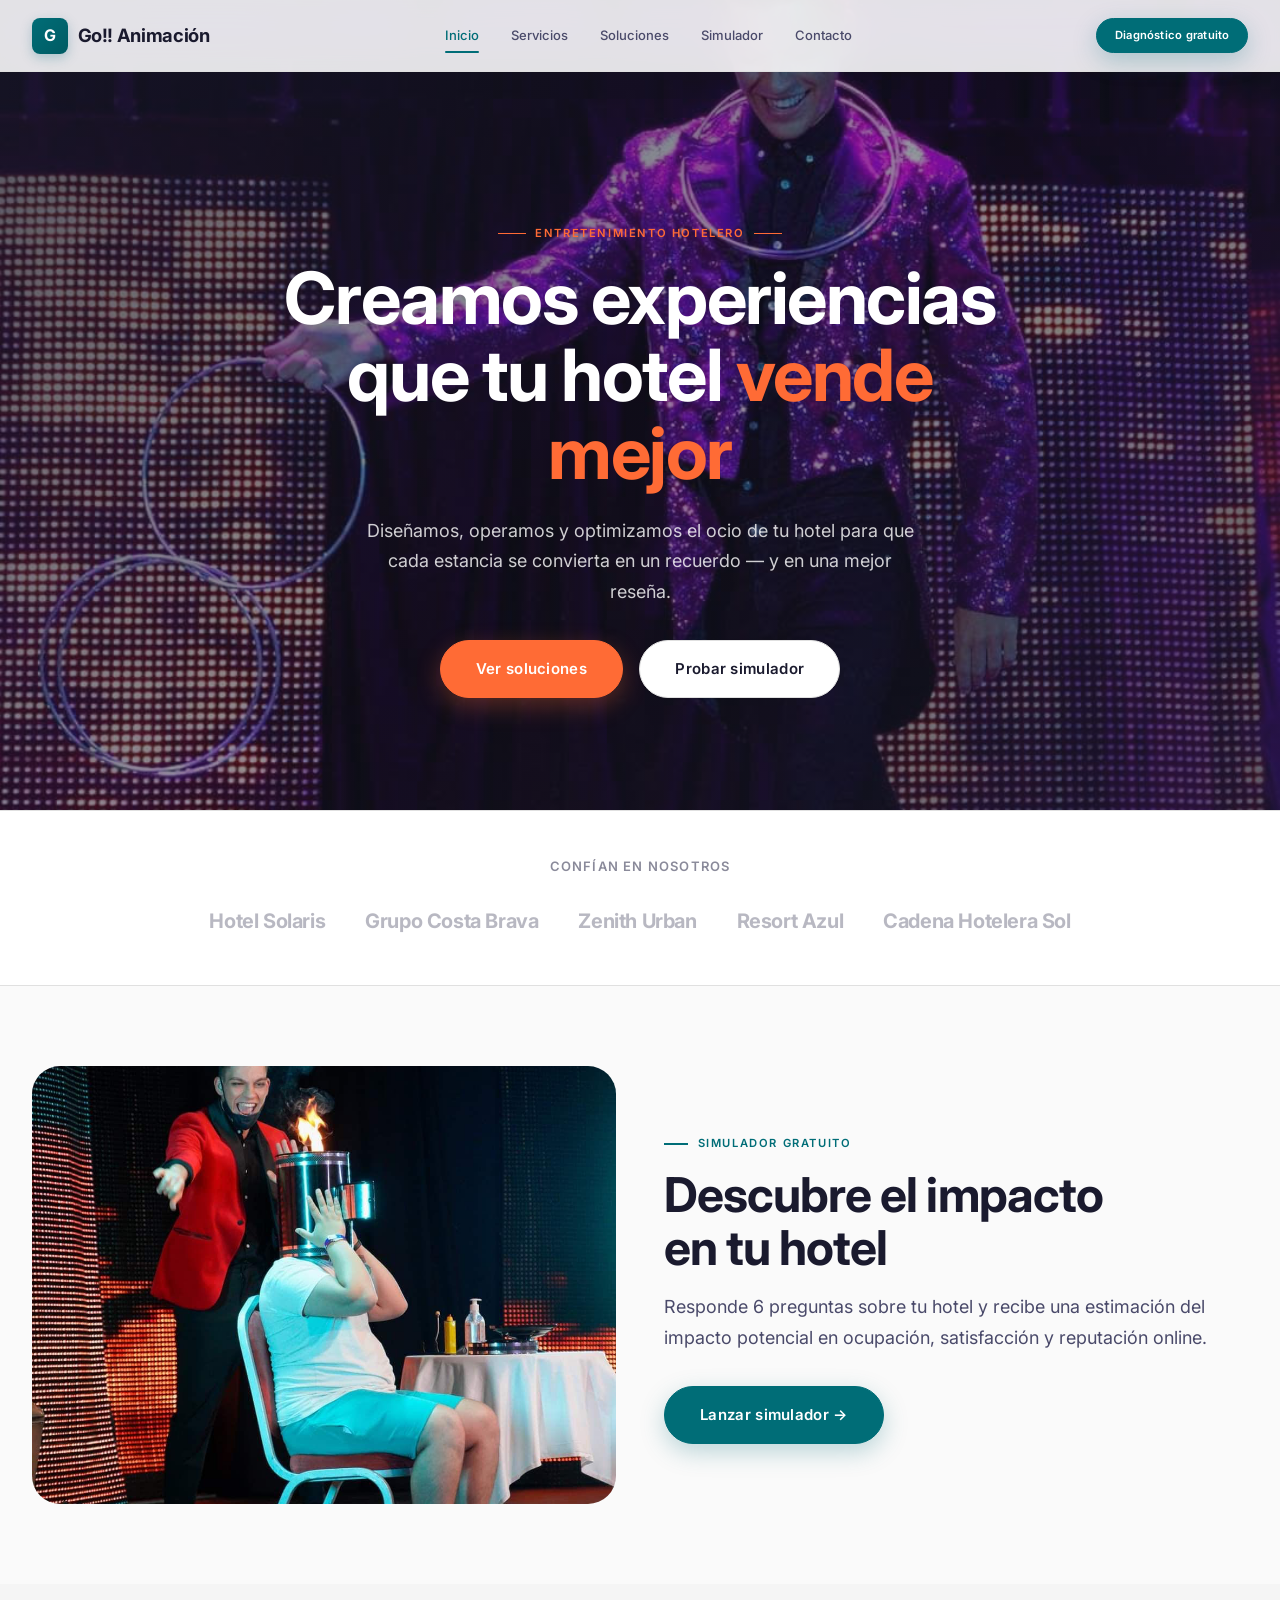
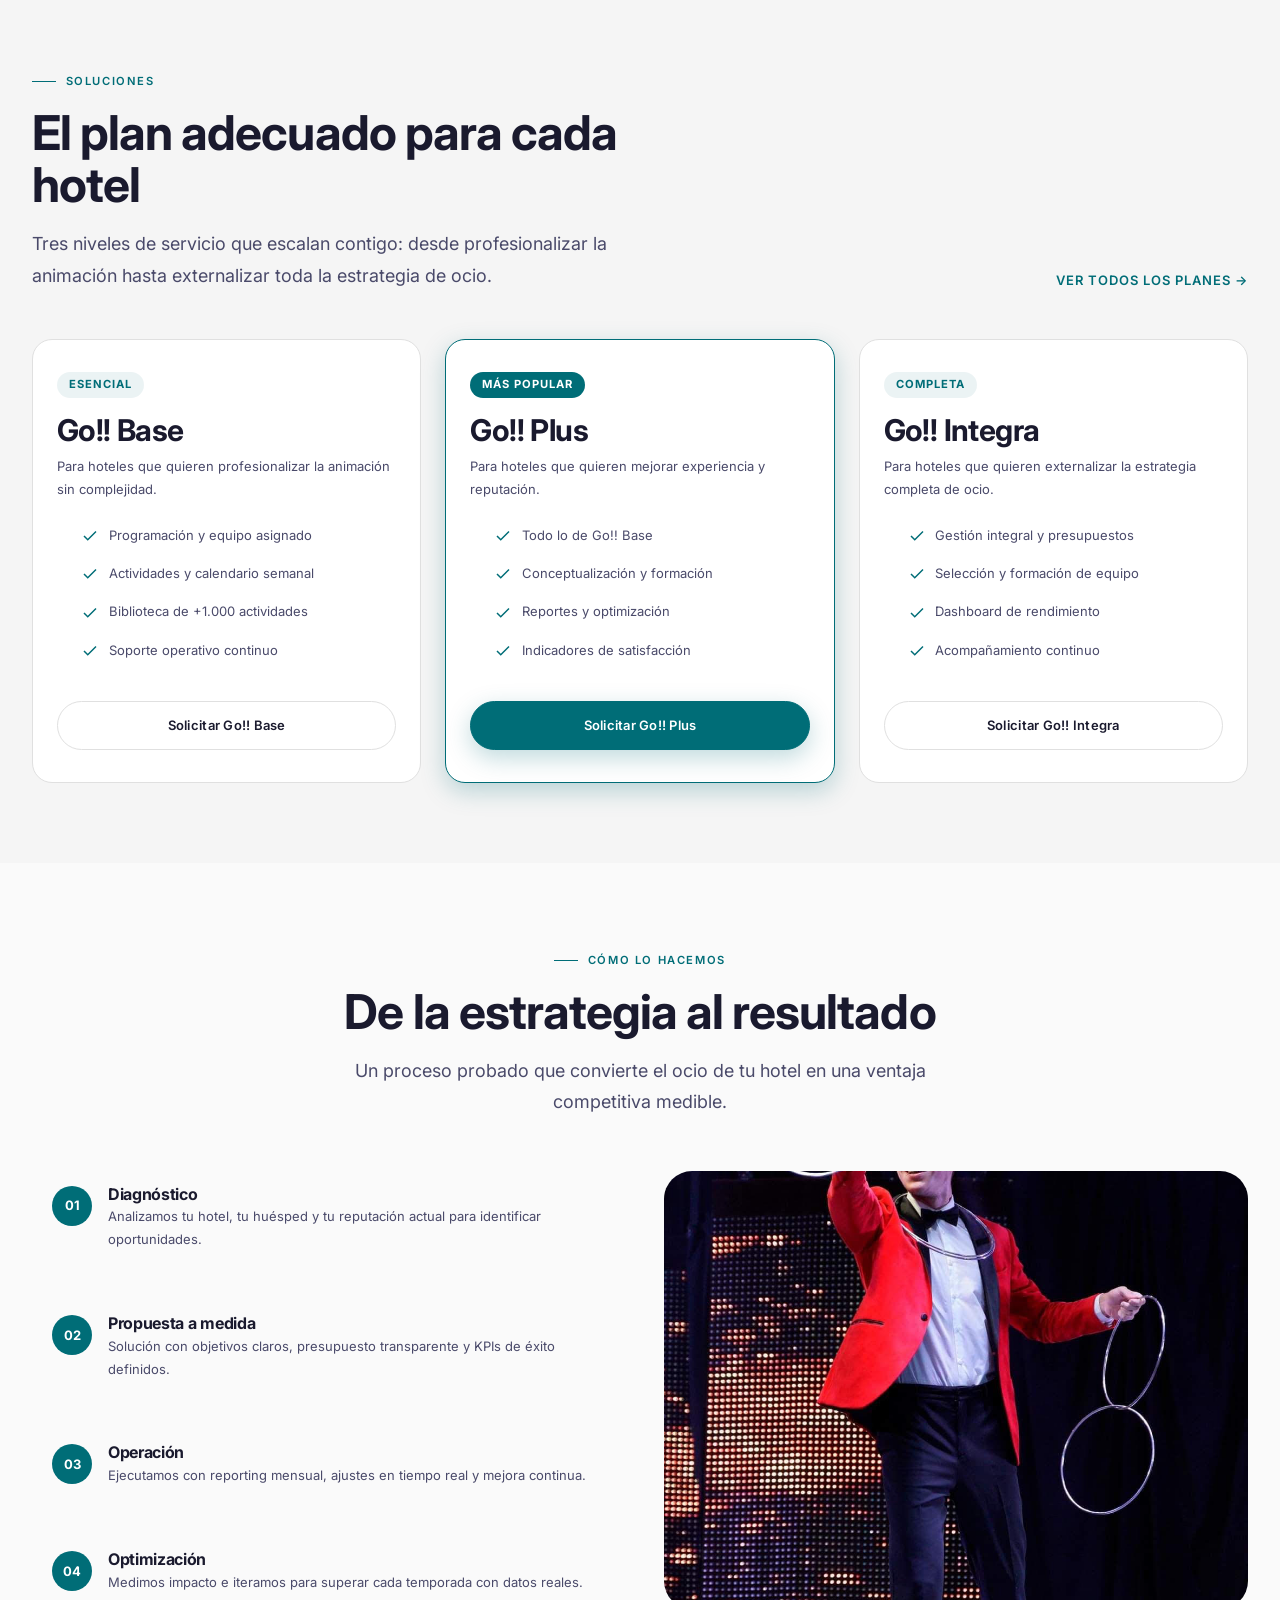
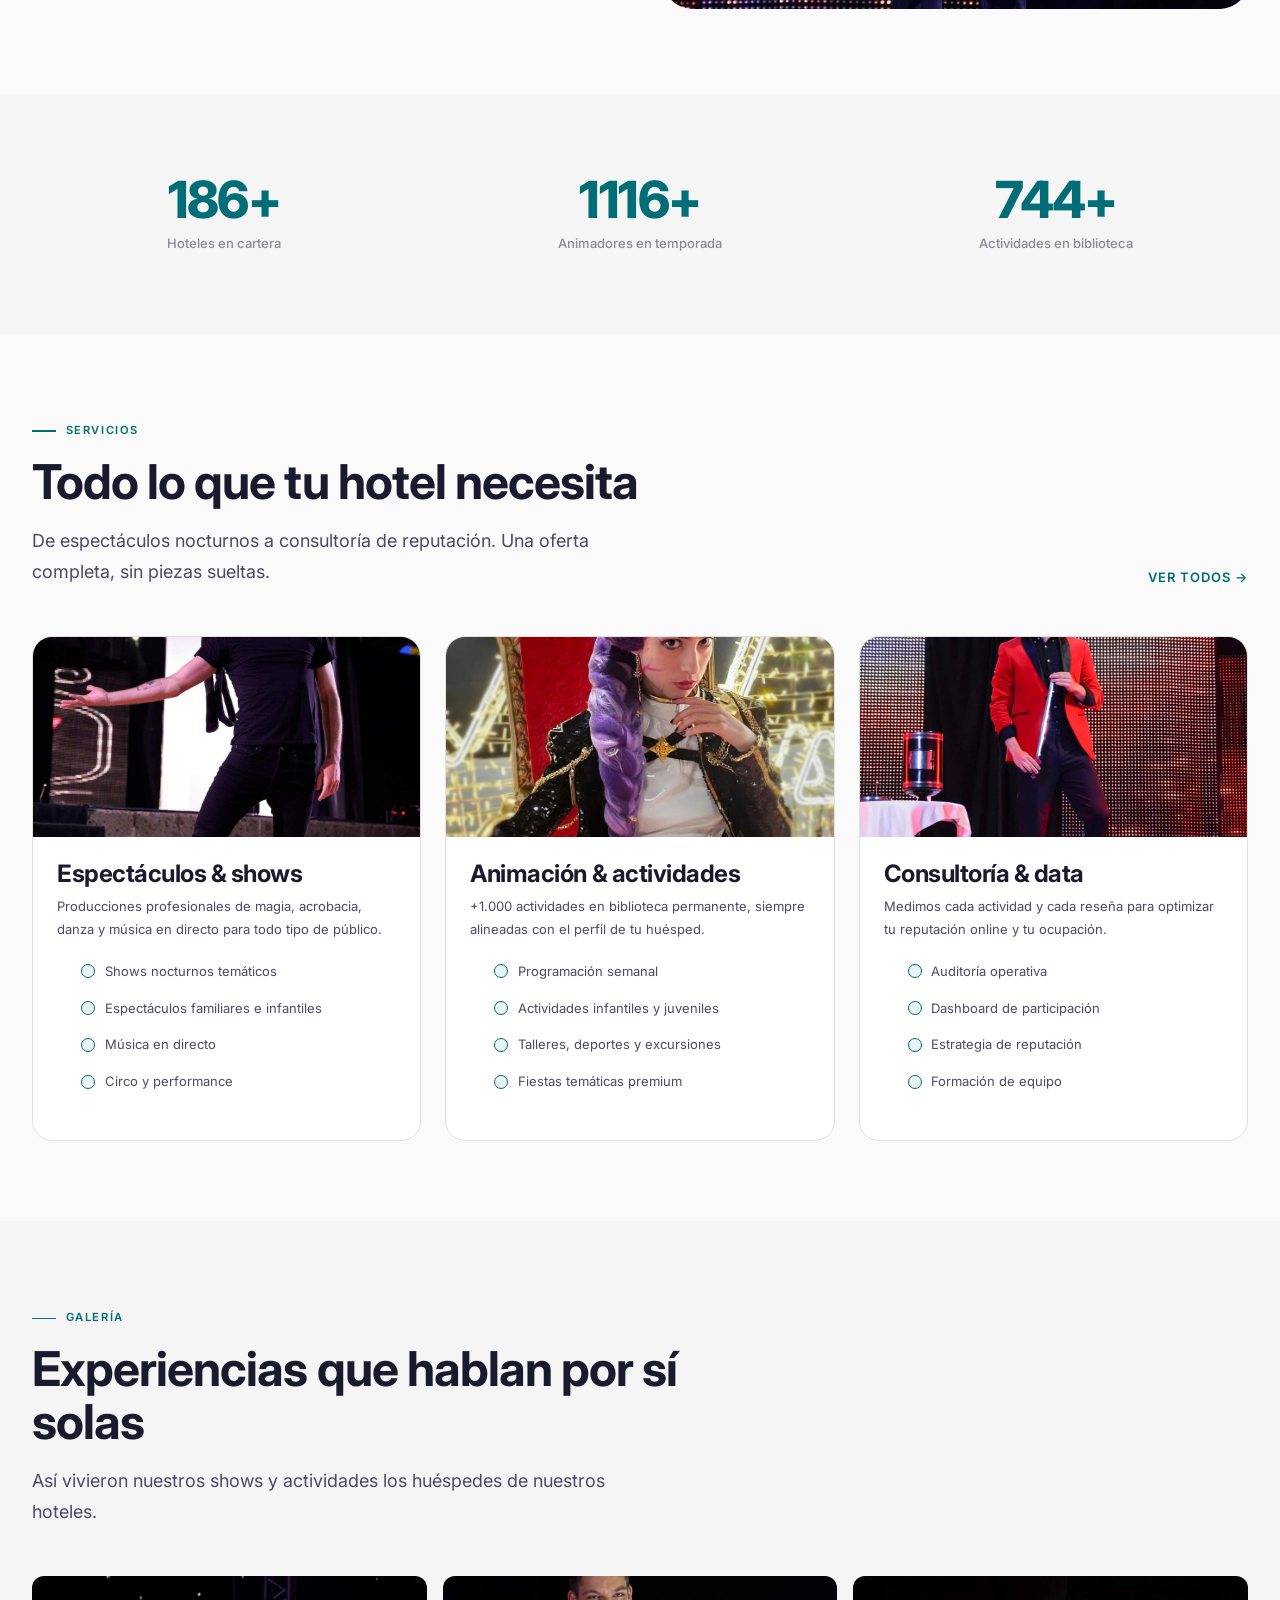
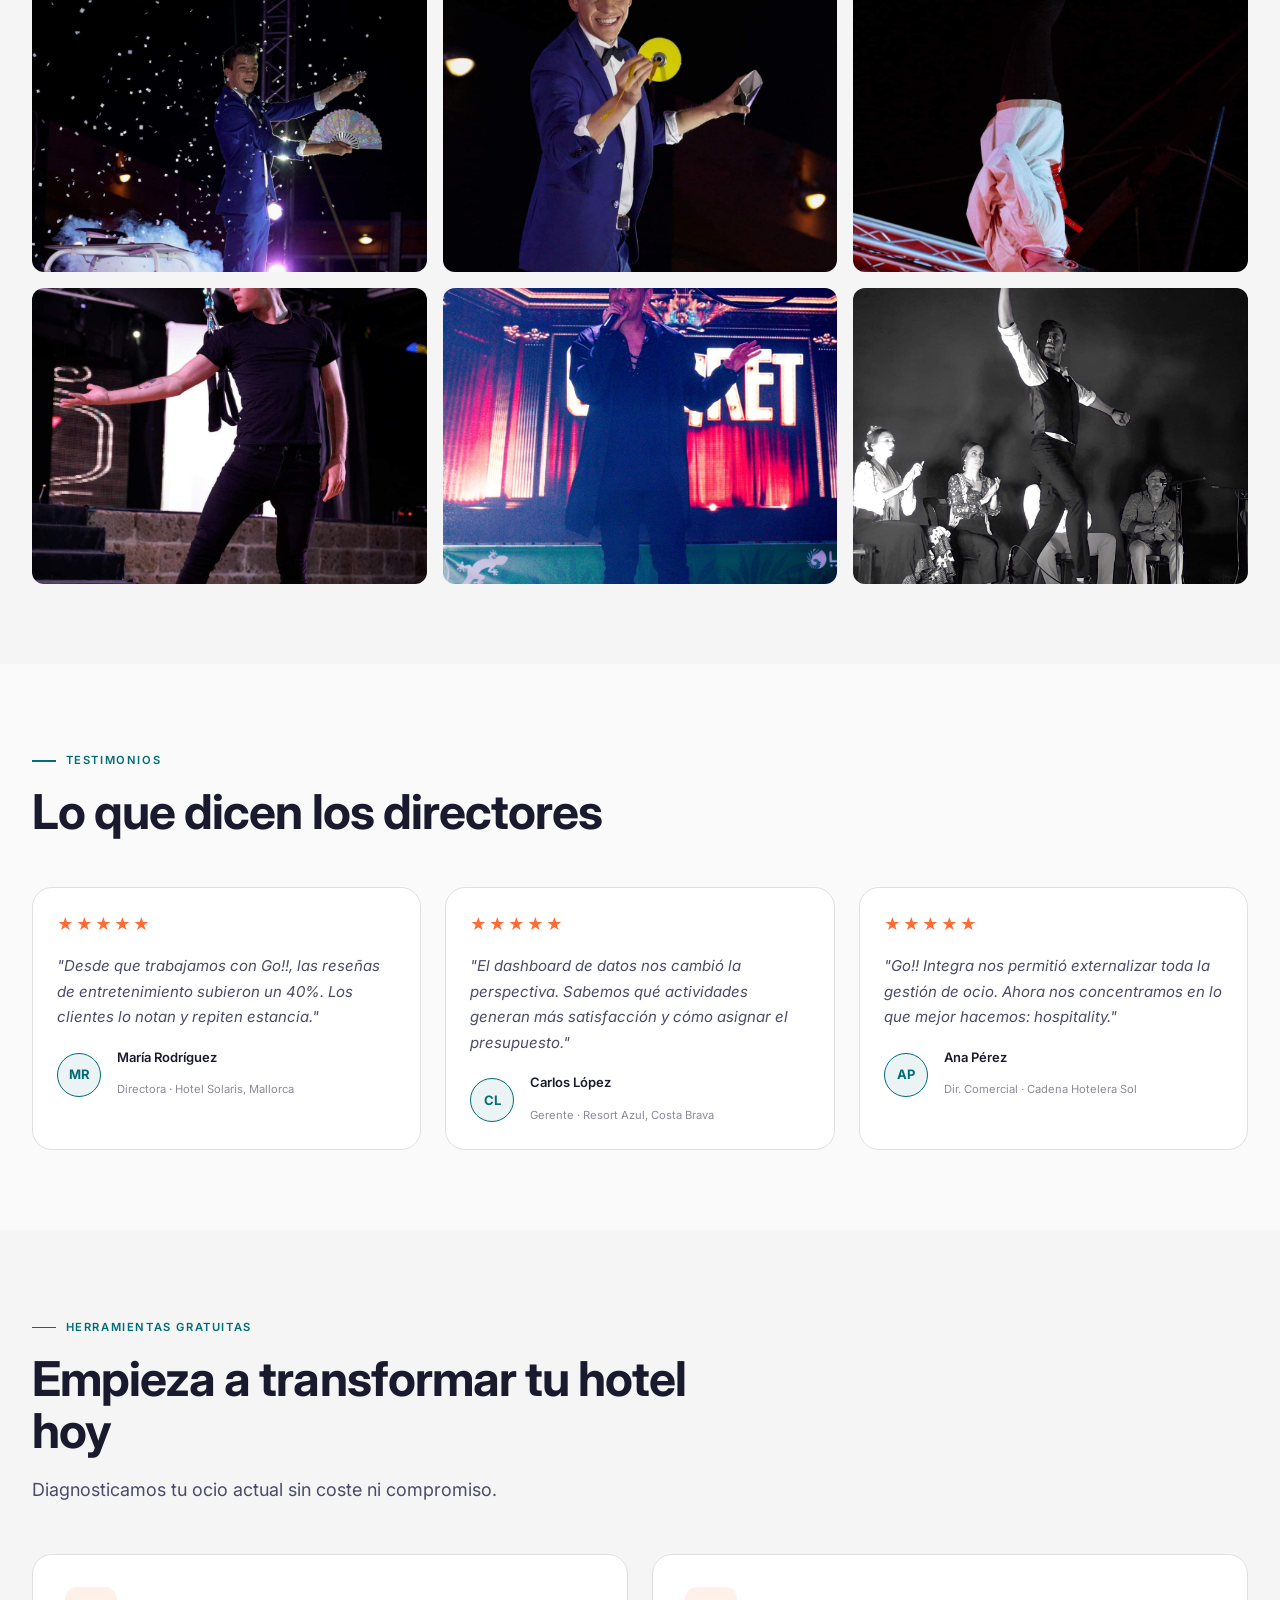
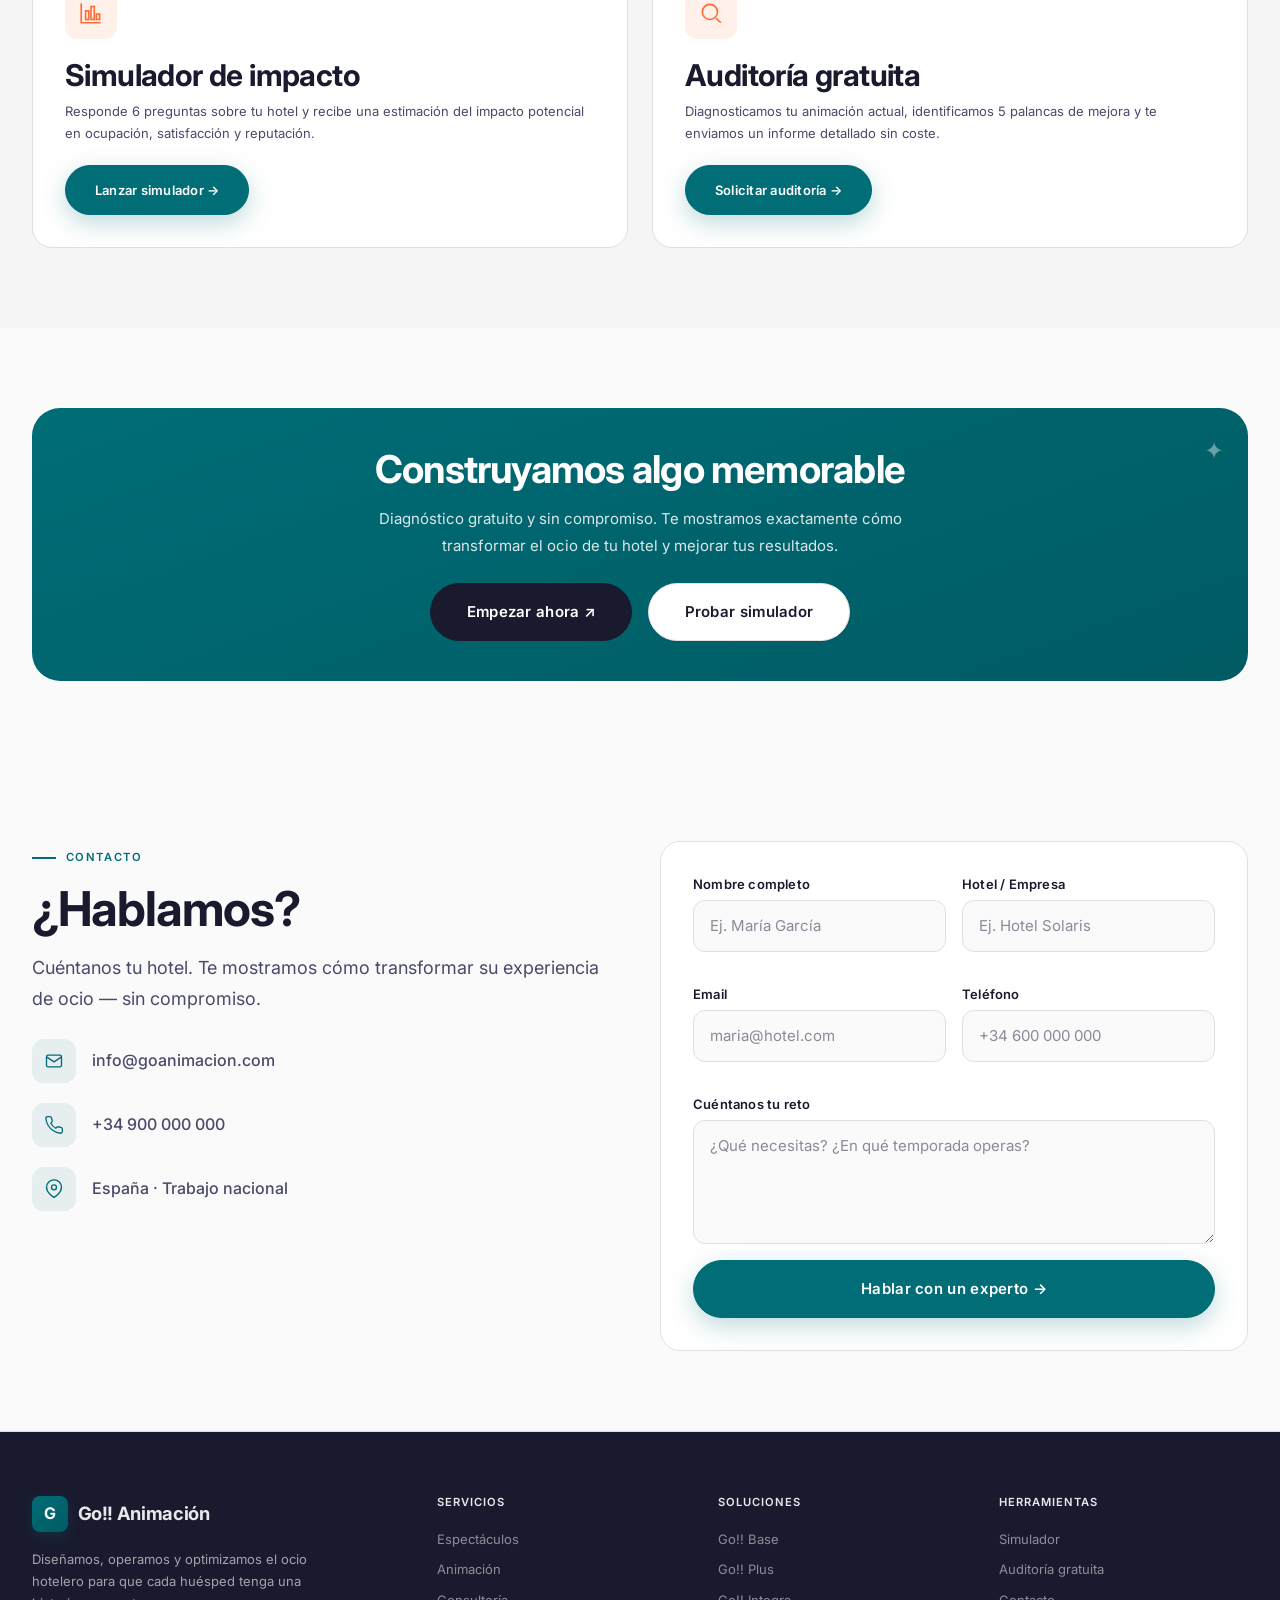
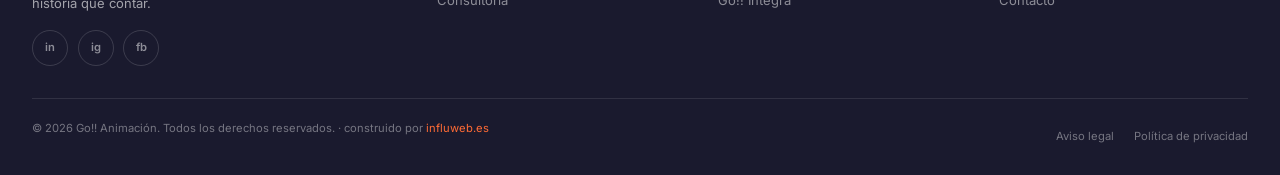
==== commit 01c92d68: "primer cambio visual6" ====
--- a/index.html
+++ b/index.html
@@ -429,10 +429,10 @@
         </div>
       </div>
       <div class="footer-bottom">
-        <p class="footer-copy">&copy; 2026 Go!! Animación. Todos los derechos reservados.</p>
+        <p class="footer-copy">&copy; 2026 Go!! Animación. Todos los derechos reservados. · construido por <a href="https://influweb.es" target="_blank" rel="noopener" style="color:var(--accent);">influweb.es</a></p>
         <div class="footer-legal">
-          <a href="#">Aviso legal</a>
-          <a href="#">Política de privacidad</a>
+          <a href="aviso-legal.html">Aviso legal</a>
+          <a href="politica-privacidad.html">Política de privacidad</a>
         </div>
       </div>
     </div>
--- a/css/style.css
+++ b/css/style.css
@@ -294,14 +294,24 @@
 /* === MÓDULOS ADD-ON === */
 .modulos-grid{ display:grid; grid-template-columns:repeat(3,1fr); gap:var(--space-6); }
 .modulo-card{
-  padding:var(--space-6); background:var(--surface);
+  padding:0; overflow:hidden; background:var(--surface);
   border:1px solid var(--border); border-radius:var(--radius-lg);
   transition:all var(--transition-base);
 }
 .modulo-card:hover{ border-color:var(--primary); transform:translateY(-3px); }
-.modulo-card .pilar-icon{ margin-bottom:var(--space-4); }
-.modulo-card h3{ font-size:var(--text-xl); margin-bottom:var(--space-2); }
-.modulo-card p{ font-size:var(--text-sm); }
+.modulo-media{
+  height:140px; overflow:hidden; position:relative;
+}
+.modulo-media img{
+  width:100%; height:100%; object-fit:cover;
+  transition: transform var(--transition-slow);
+}
+.modulo-card:hover .modulo-media img{ transform:scale(1.05); }
+.modulo-body{
+  padding:var(--space-4) var(--space-5) var(--space-5);
+}
+.modulo-body h3{ font-size:var(--text-xl); margin-bottom:var(--space-2); }
+.modulo-body p{ font-size:var(--text-sm); margin:0; }
 
 /* ¿CÓMO LO HACEMOS? — Process */
 .process-grid{
@@ -620,6 +630,113 @@
 .resultado-metric{
   padding:var(--space-5); background:var(--bg-muted);
   border:1px solid var(--border); border-radius:var(--radius-md);
+}
+
+/* === SIMULADOR MEJORAS === */
+.simulador-header{
+  display:flex; justify-content:space-between; align-items:center;
+  padding:var(--space-4) var(--space-8); background:var(--bg-muted);
+  border-bottom:1px solid var(--border);
+}
+.simulador-step-counter{
+  font-size:var(--text-sm); font-weight:var(--font-semibold);
+  color:var(--text-muted);
+}
+.simulador-step-counter span{ color:var(--primary); }
+
+/* Opciones con imagen */
+.simulador-option-media{
+  display:flex; align-items:center; gap:var(--space-4);
+}
+.simulador-option-thumb{
+  width:48px; height:48px; border-radius:var(--radius-sm);
+  overflow:hidden; flex-shrink:0;
+  border:1px solid var(--border);
+}
+.simulador-option-thumb img{
+  width:100%; height:100%; object-fit:cover;
+}
+.simulador-option-text{
+  display:flex; flex-direction:column; gap:2px;
+}
+.simulador-option-text strong{
+  font-size:var(--text-sm); color:var(--text);
+}
+.simulador-option-text span{
+  font-size:var(--text-xs); color:var(--text-muted);
+}
+.simulador-option.selected .simulador-option-thumb{
+  border-color:var(--primary);
+}
+
+/* Resultado profesional */
+.resultado-hero{
+  display:flex; align-items:center; gap:var(--space-6);
+  text-align:left; margin-bottom:var(--space-6);
+  padding:var(--space-5); background:var(--bg-muted);
+  border-radius:var(--radius-md);
+}
+.resultado-hero-img{
+  width:100px; height:100px; border-radius:var(--radius-md);
+  overflow:hidden; flex-shrink:0;
+}
+.resultado-hero-img img{ width:100%; height:100%; object-fit:cover; }
+.resultado-hero-text{ flex:1; }
+.resultado-hero-text h3{
+  font-size:var(--text-2xl); margin-bottom:var(--space-1);
+}
+.resultado-hero-text p{
+  font-size:var(--text-sm); color:var(--text-secondary);
+  margin:0;
+}
+.resultado-badge{
+  display:inline-block; padding:.25rem .75rem;
+  background:var(--accent-pale); color:var(--accent);
+  border-radius:var(--radius-pill); font-size:var(--text-xs);
+  font-weight:var(--font-bold); text-transform:uppercase;
+  letter-spacing:.8px; margin-bottom:var(--space-3);
+}
+
+/* Gráfico de barras en resultado */
+.resultado-metric{
+  text-align:center;
+}
+.metric-bar-wrapper{
+  height:6px; background:var(--border); border-radius:3px;
+  margin-top:var(--space-3); overflow:hidden;
+}
+.metric-bar{
+  height:100%; border-radius:3px;
+  transition:width 1s ease;
+}
+.metric-bar.resenas{ background:var(--primary); }
+.metric-bar.satisfaccion{ background:var(--accent); }
+.metric-bar.fidelizacion{ background:var(--success); }
+
+/* Recomendación */
+.resultado-recomendacion{
+  margin-top:var(--space-6); padding:var(--space-5);
+  background:linear-gradient(135deg, var(--primary-pale), var(--accent-pale));
+  border:1px solid var(--primary);
+  border-radius:var(--radius-md); text-align:center;
+}
+.resultado-recomendacion h4{
+  font-size:var(--text-md); margin-bottom:var(--space-2);
+  color:var(--primary);
+}
+.resultado-recomendacion p{
+  font-size:var(--text-sm); color:var(--text-secondary); margin:0;
+}
+.resultado-recomendacion .btn{
+  margin-top:var(--space-3);
+}
+
+/* Email step icon */
+.simulador-email-icon{
+  text-align:center; margin-bottom:var(--space-6);
+}
+.simulador-email-icon svg{
+  width:56px; height:56px; color:var(--primary);
 }
 .metric-value{
   font-weight:var(--font-extrabold); font-size:var(--text-4xl);
@@ -742,5 +859,9 @@
   .simulador-body{ padding:var(--space-5); }
   .simulador-nav{ flex-direction:column-reverse; }
   .simulador-nav .btn{ width:100%; }
+  .simulador-header{ flex-direction:column; gap:var(--space-2); padding:var(--space-3) var(--space-5); }
+  .resultado-hero{ flex-direction:column; text-align:center; }
+  .resultado-hero-img{ width:80px; height:80px; }
+  .resultado-metrics{ grid-template-columns:1fr; }
   .kpi-grid{ grid-template-columns:1fr; gap:var(--space-6); }
 }
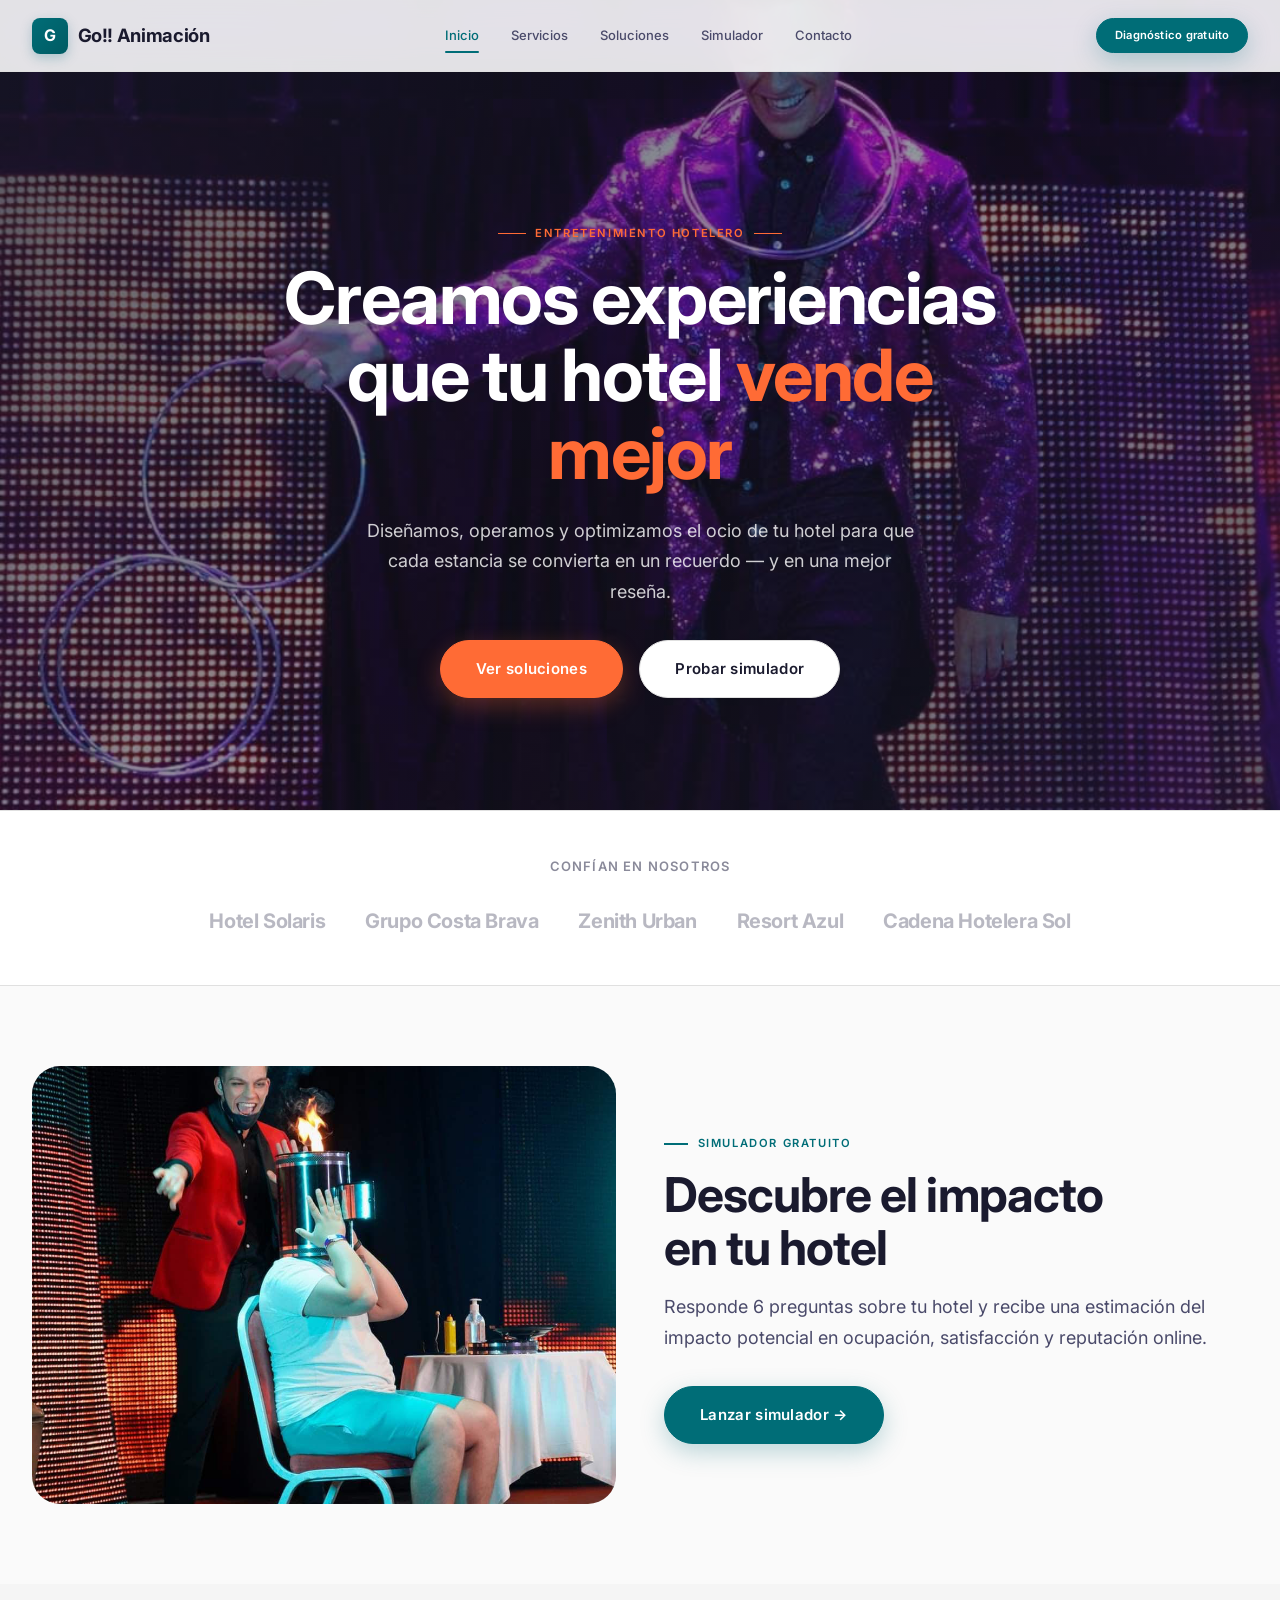
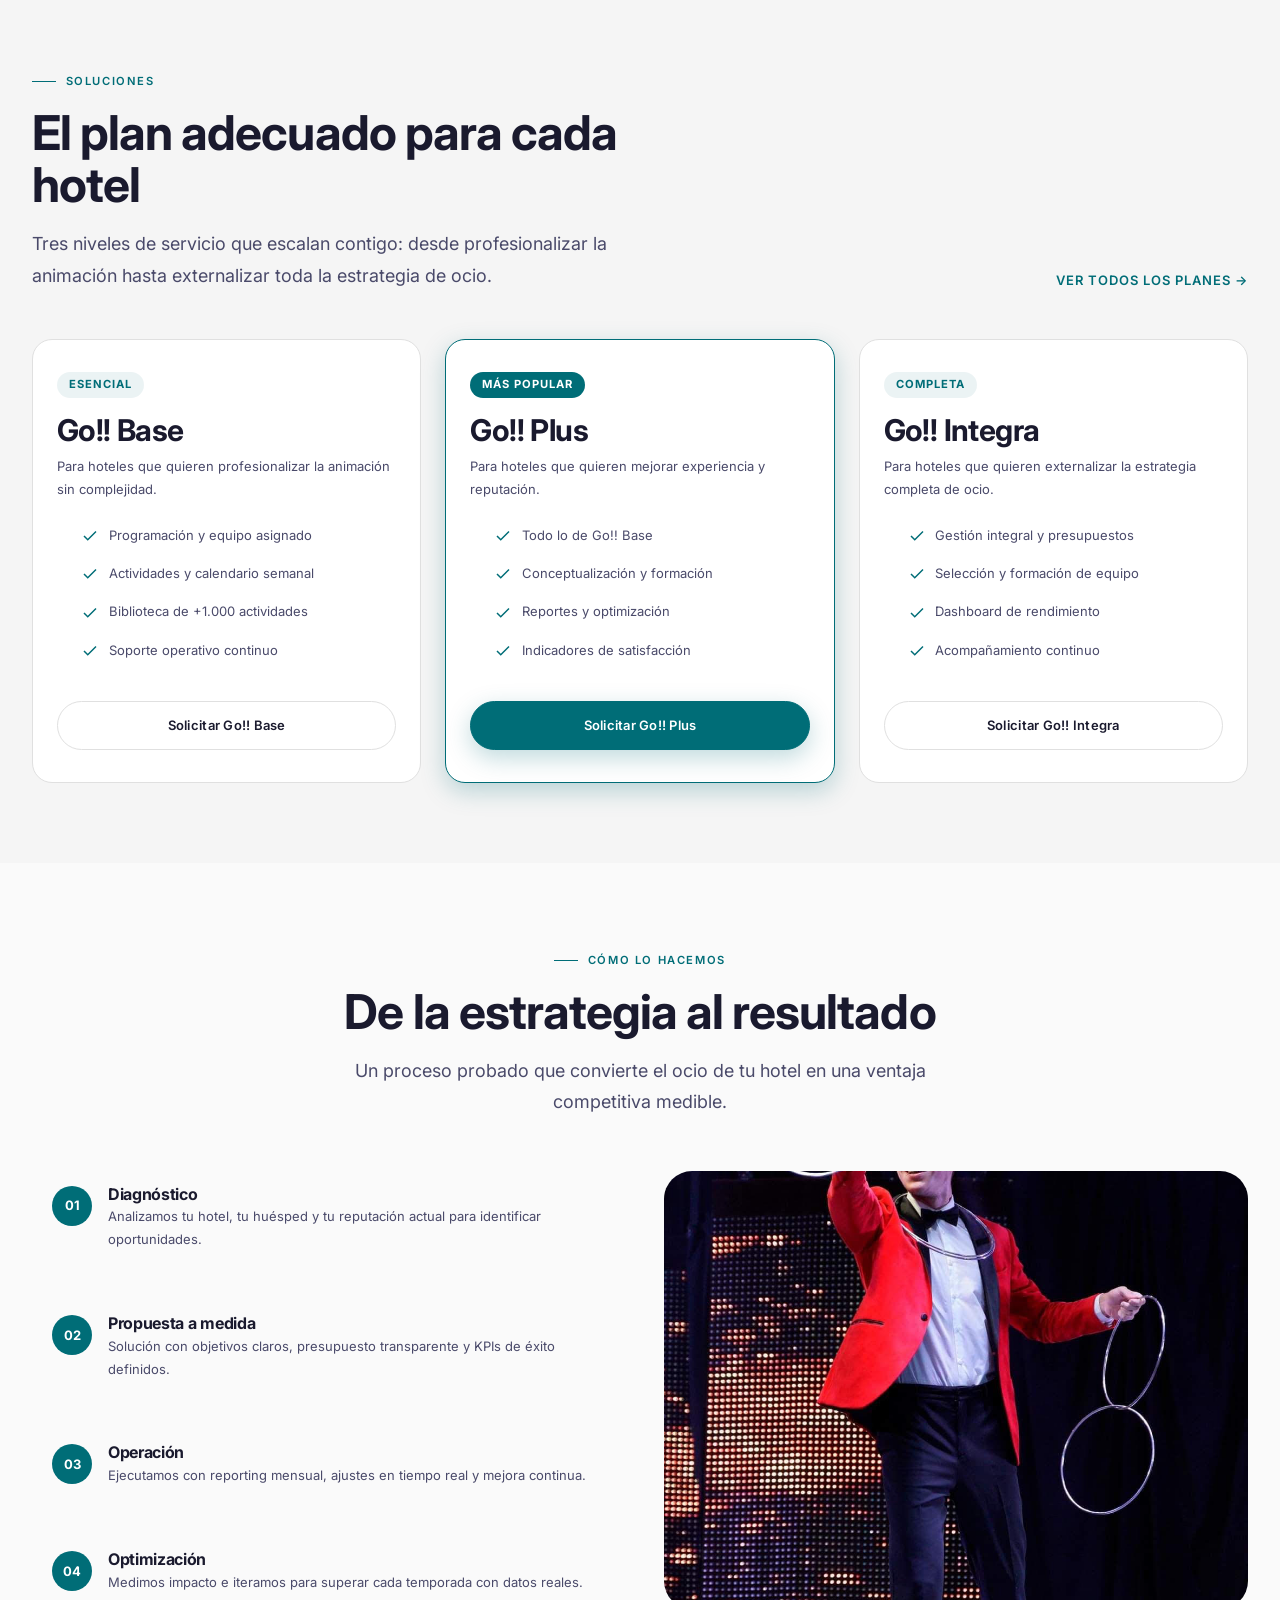
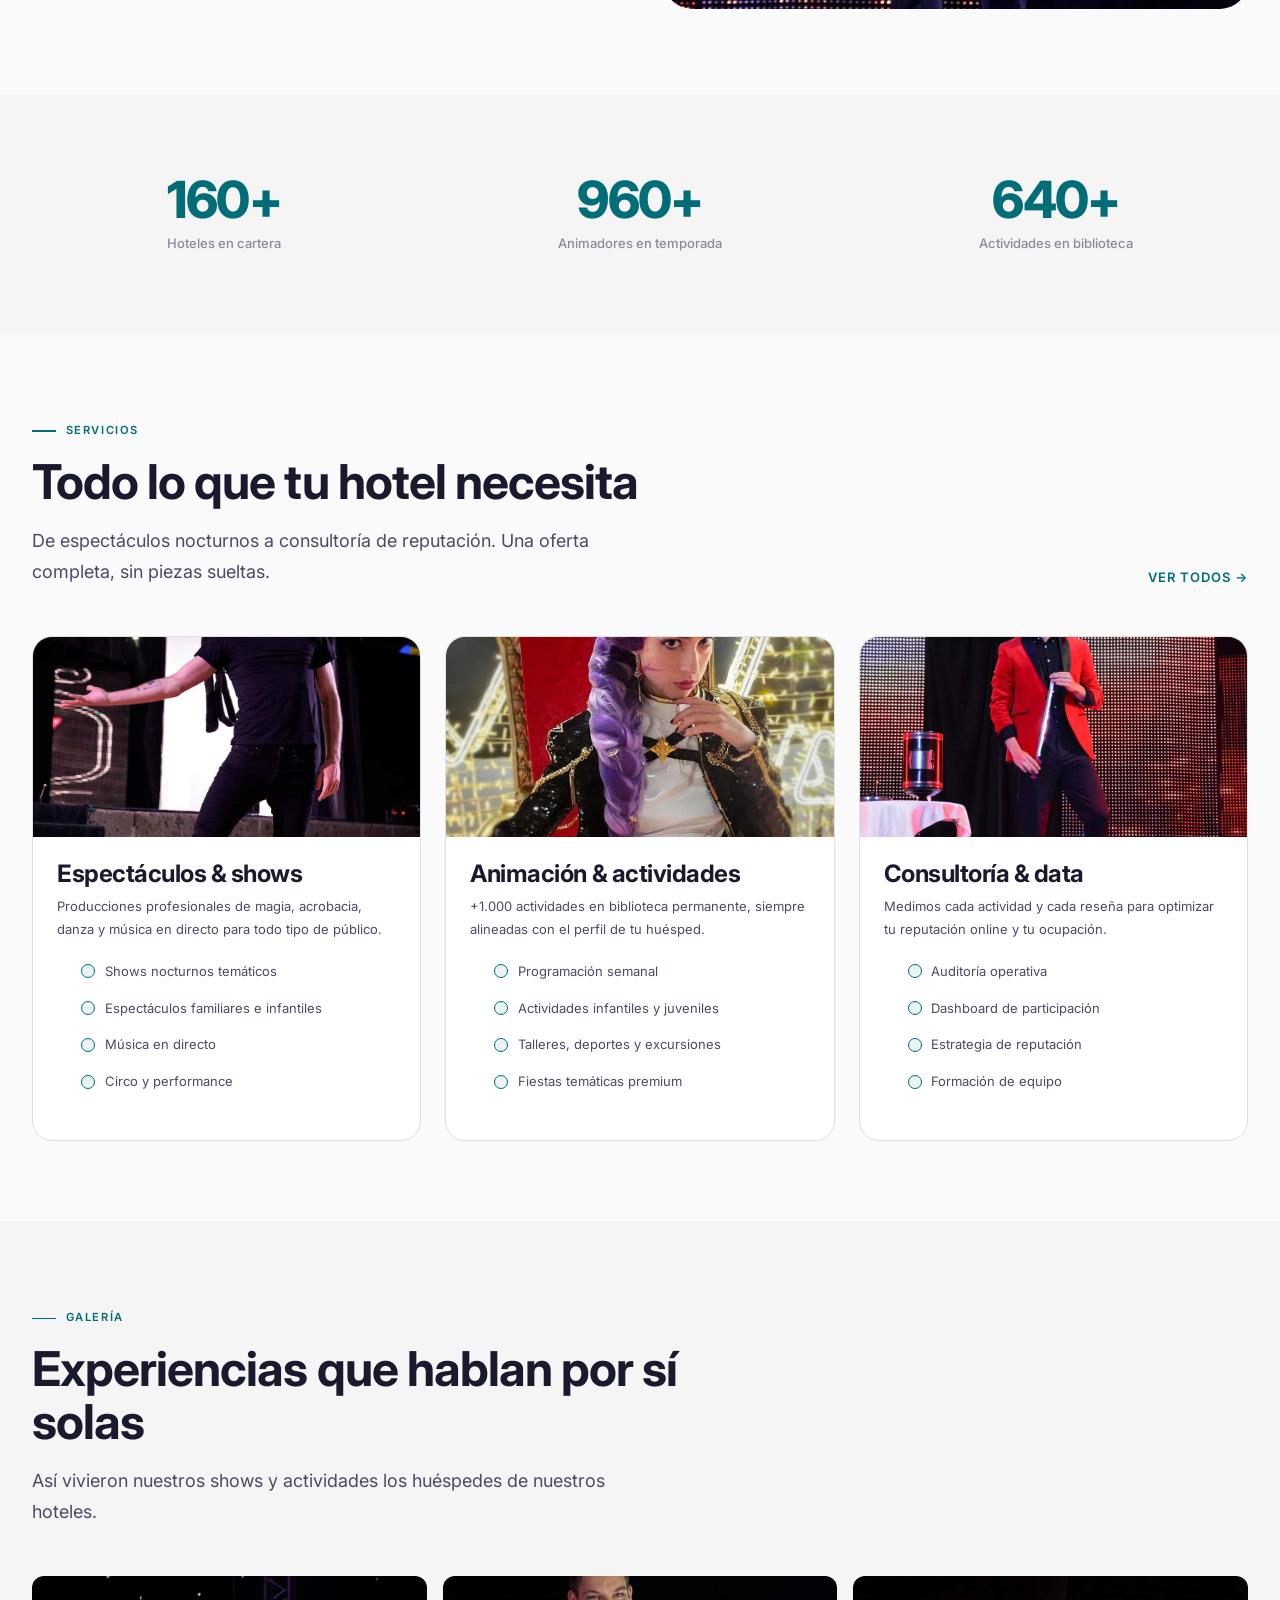
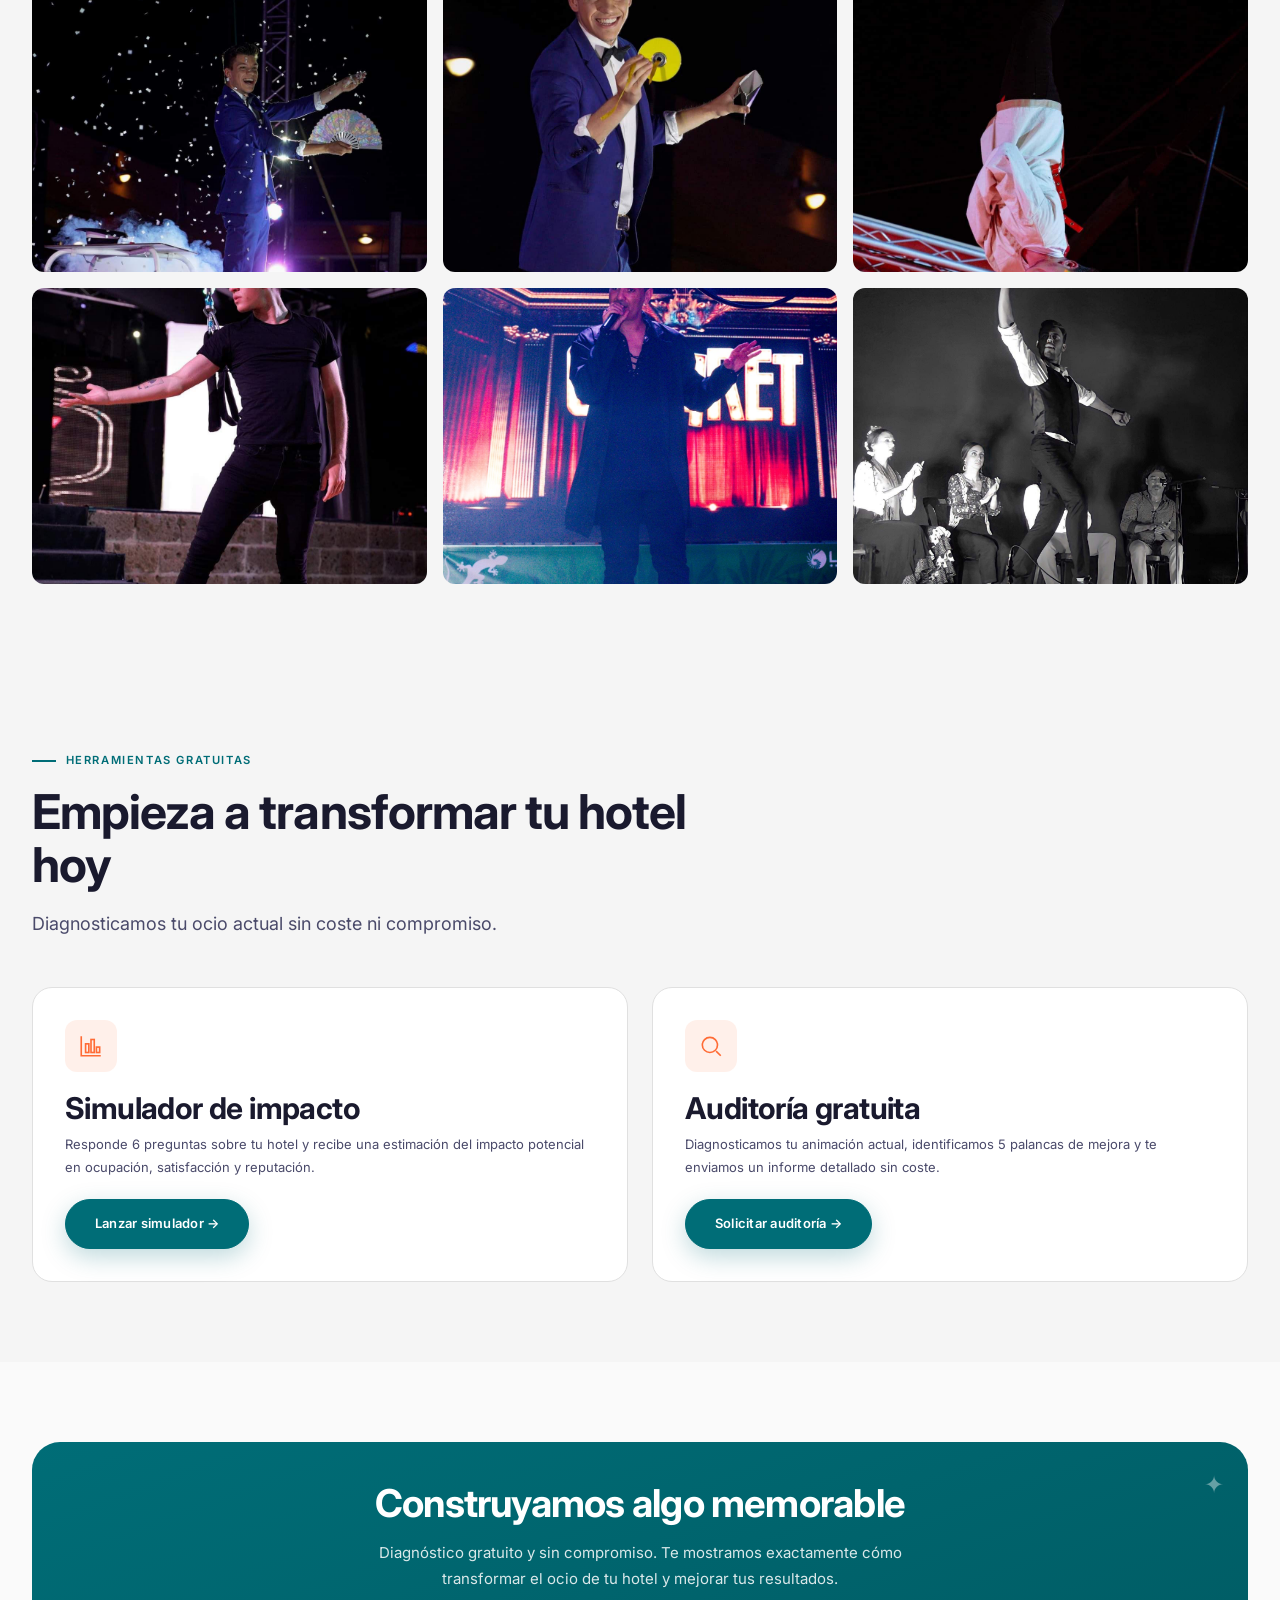
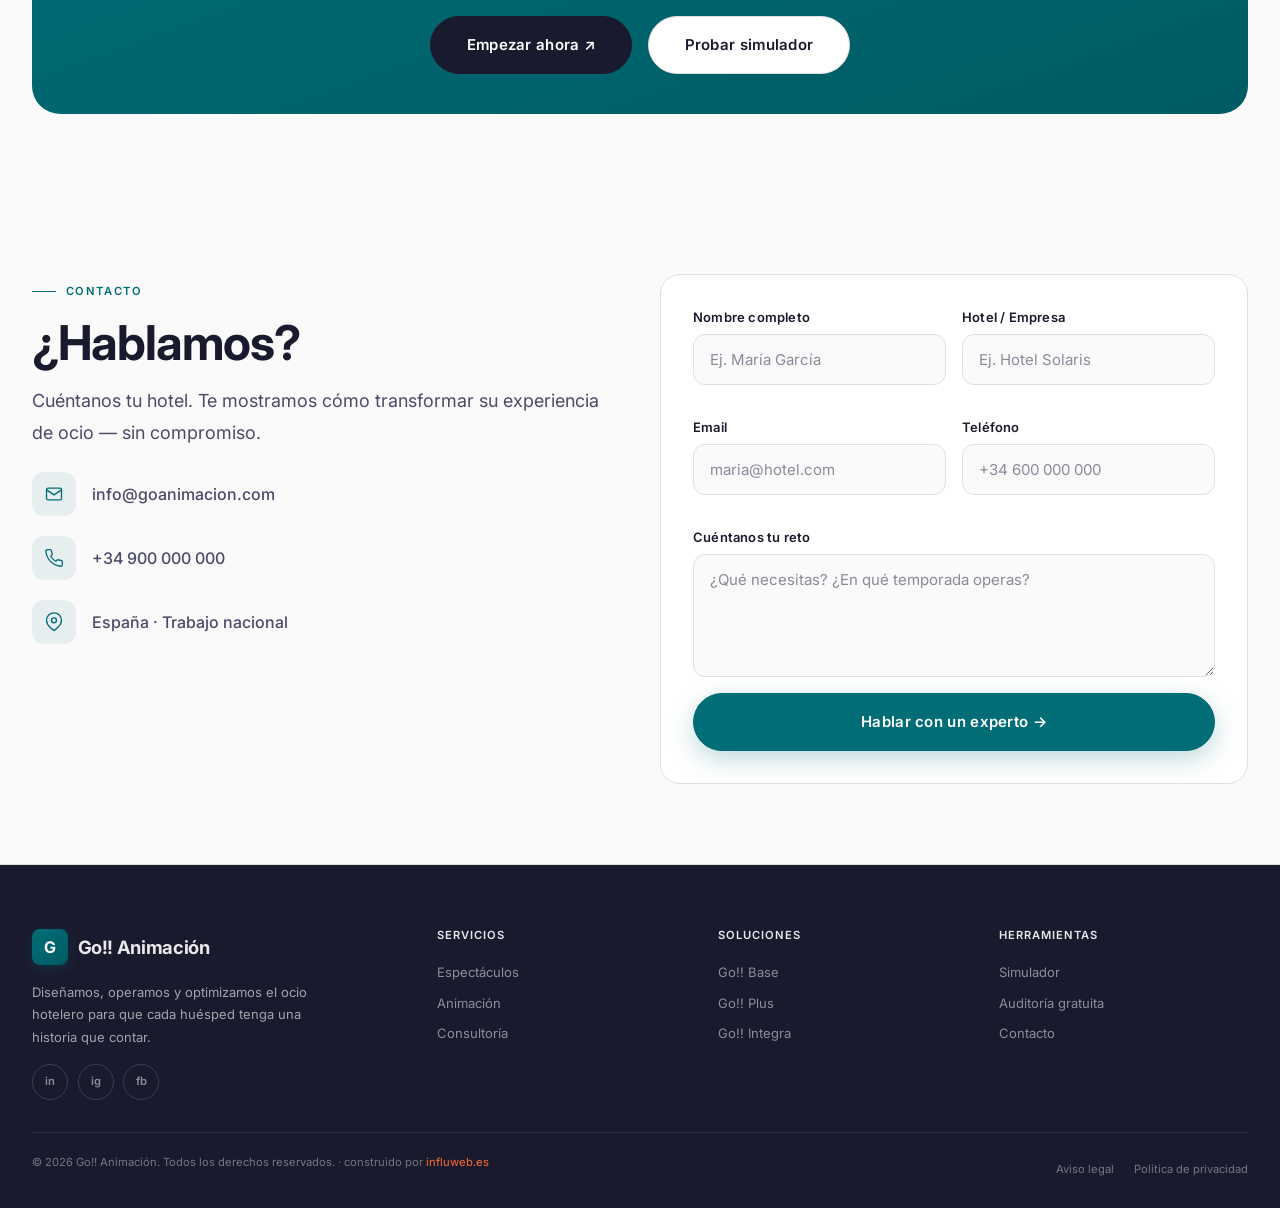
==== commit 8f9a9fb9: "primer cambio visual8" ====
--- a/index.html
+++ b/index.html
@@ -290,33 +290,7 @@
     </div>
   </section>
 
-  <!-- TESTIMONIOS -->
-  <section class="section" id="testimonios">
-    <div class="container">
-      <div class="section-header">
-        <span class="section-eyebrow">Testimonios</span>
-        <h2 class="section-title">Lo que dicen los directores</h2>
-      </div>
-      <div class="testi-grid">
-        <div class="testi-card reveal">
-          <div class="testi-stars">★★★★★</div>
-          <p class="testi-text">"Desde que trabajamos con Go!!, las reseñas de entretenimiento subieron un 40%. Los clientes lo notan y repiten estancia."</p>
-          <div class="testi-author"><div class="testi-avatar">MR</div><div><h4>María Rodríguez</h4><p>Directora · Hotel Solaris, Mallorca</p></div></div>
-        </div>
-        <div class="testi-card reveal">
-          <div class="testi-stars">★★★★★</div>
-          <p class="testi-text">"El dashboard de datos nos cambió la perspectiva. Sabemos qué actividades generan más satisfacción y cómo asignar el presupuesto."</p>
-          <div class="testi-author"><div class="testi-avatar">CL</div><div><h4>Carlos López</h4><p>Gerente · Resort Azul, Costa Brava</p></div></div>
-        </div>
-        <div class="testi-card reveal">
-          <div class="testi-stars">★★★★★</div>
-          <p class="testi-text">"Go!! Integra nos permitió externalizar toda la gestión de ocio. Ahora nos concentramos en lo que mejor hacemos: hospitality."</p>
-          <div class="testi-author"><div class="testi-avatar">AP</div><div><h4>Ana Pérez</h4><p>Dir. Comercial · Cadena Hotelera Sol</p></div></div>
-        </div>
-      </div>
-    </div>
-  </section>
-
+  
   <!-- HERRAMIENTAS -->
   <section class="section section-alt" id="herramientas">
     <div class="container">
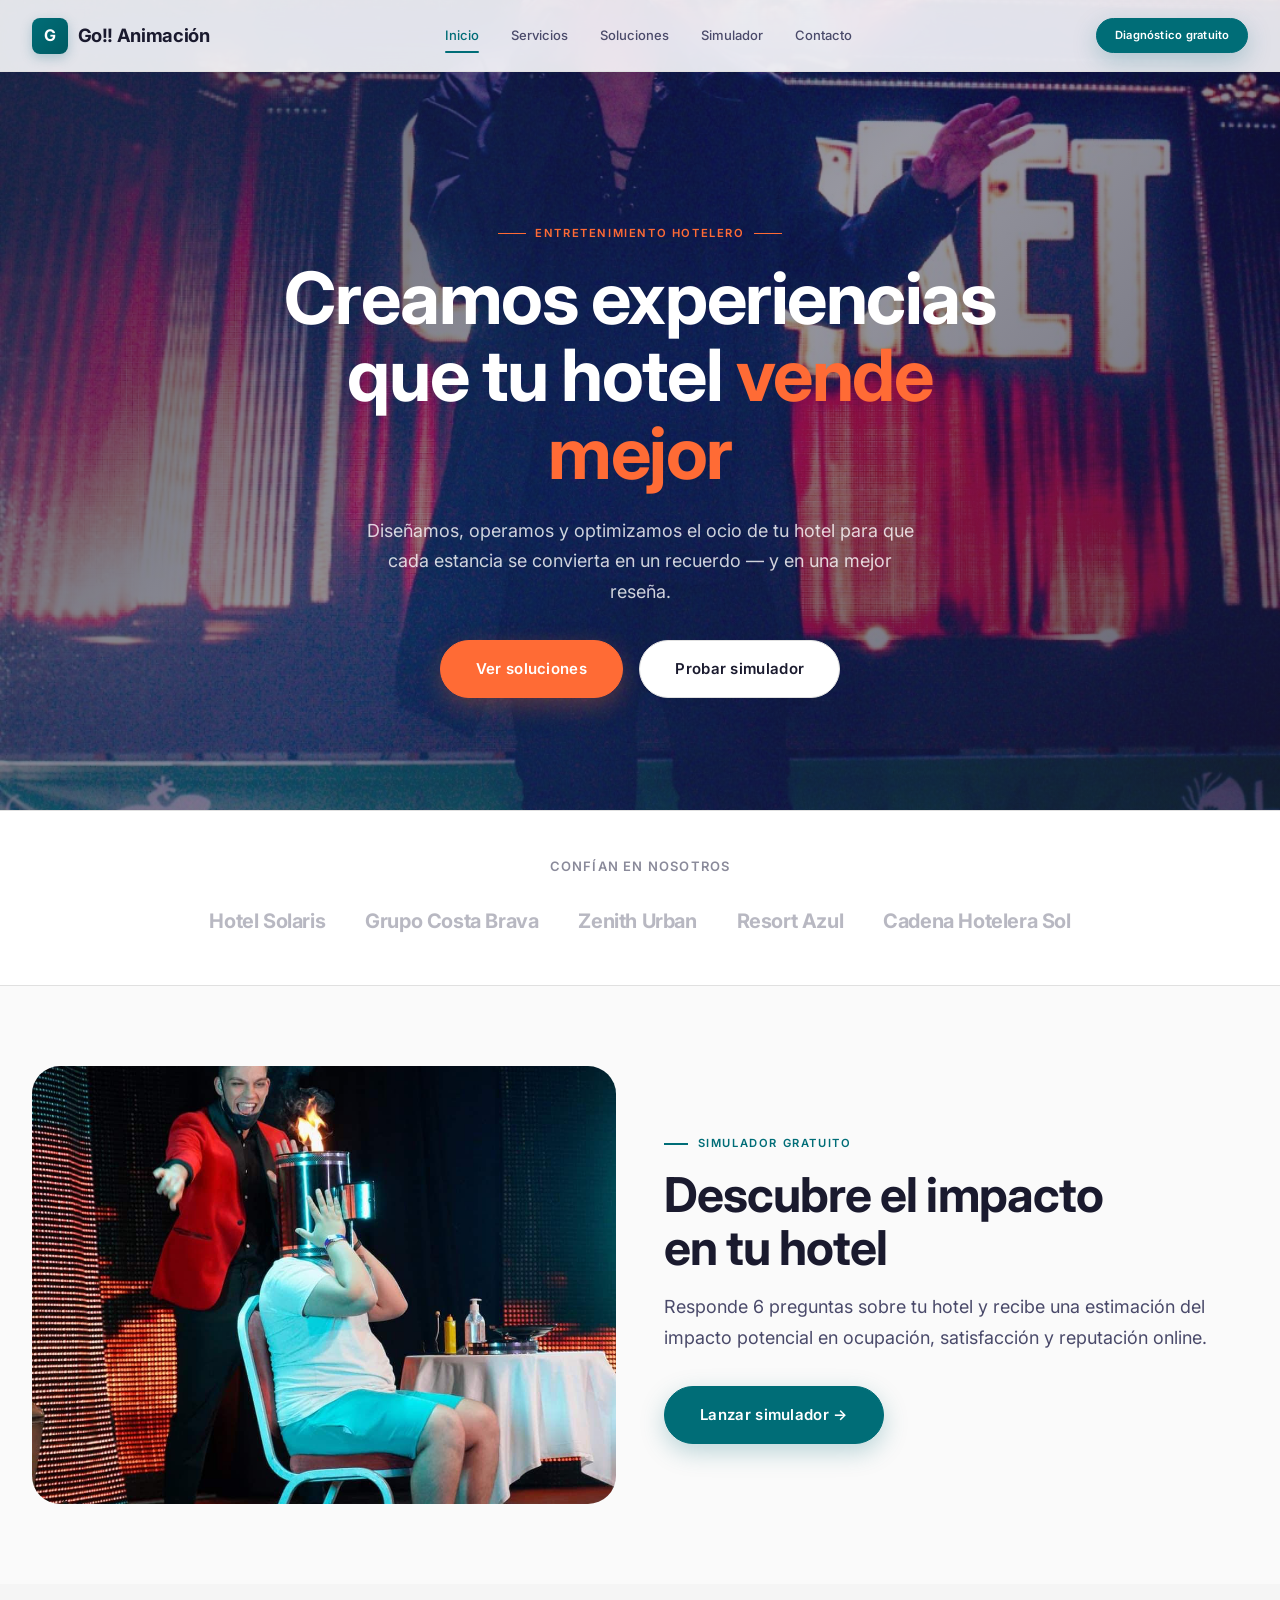
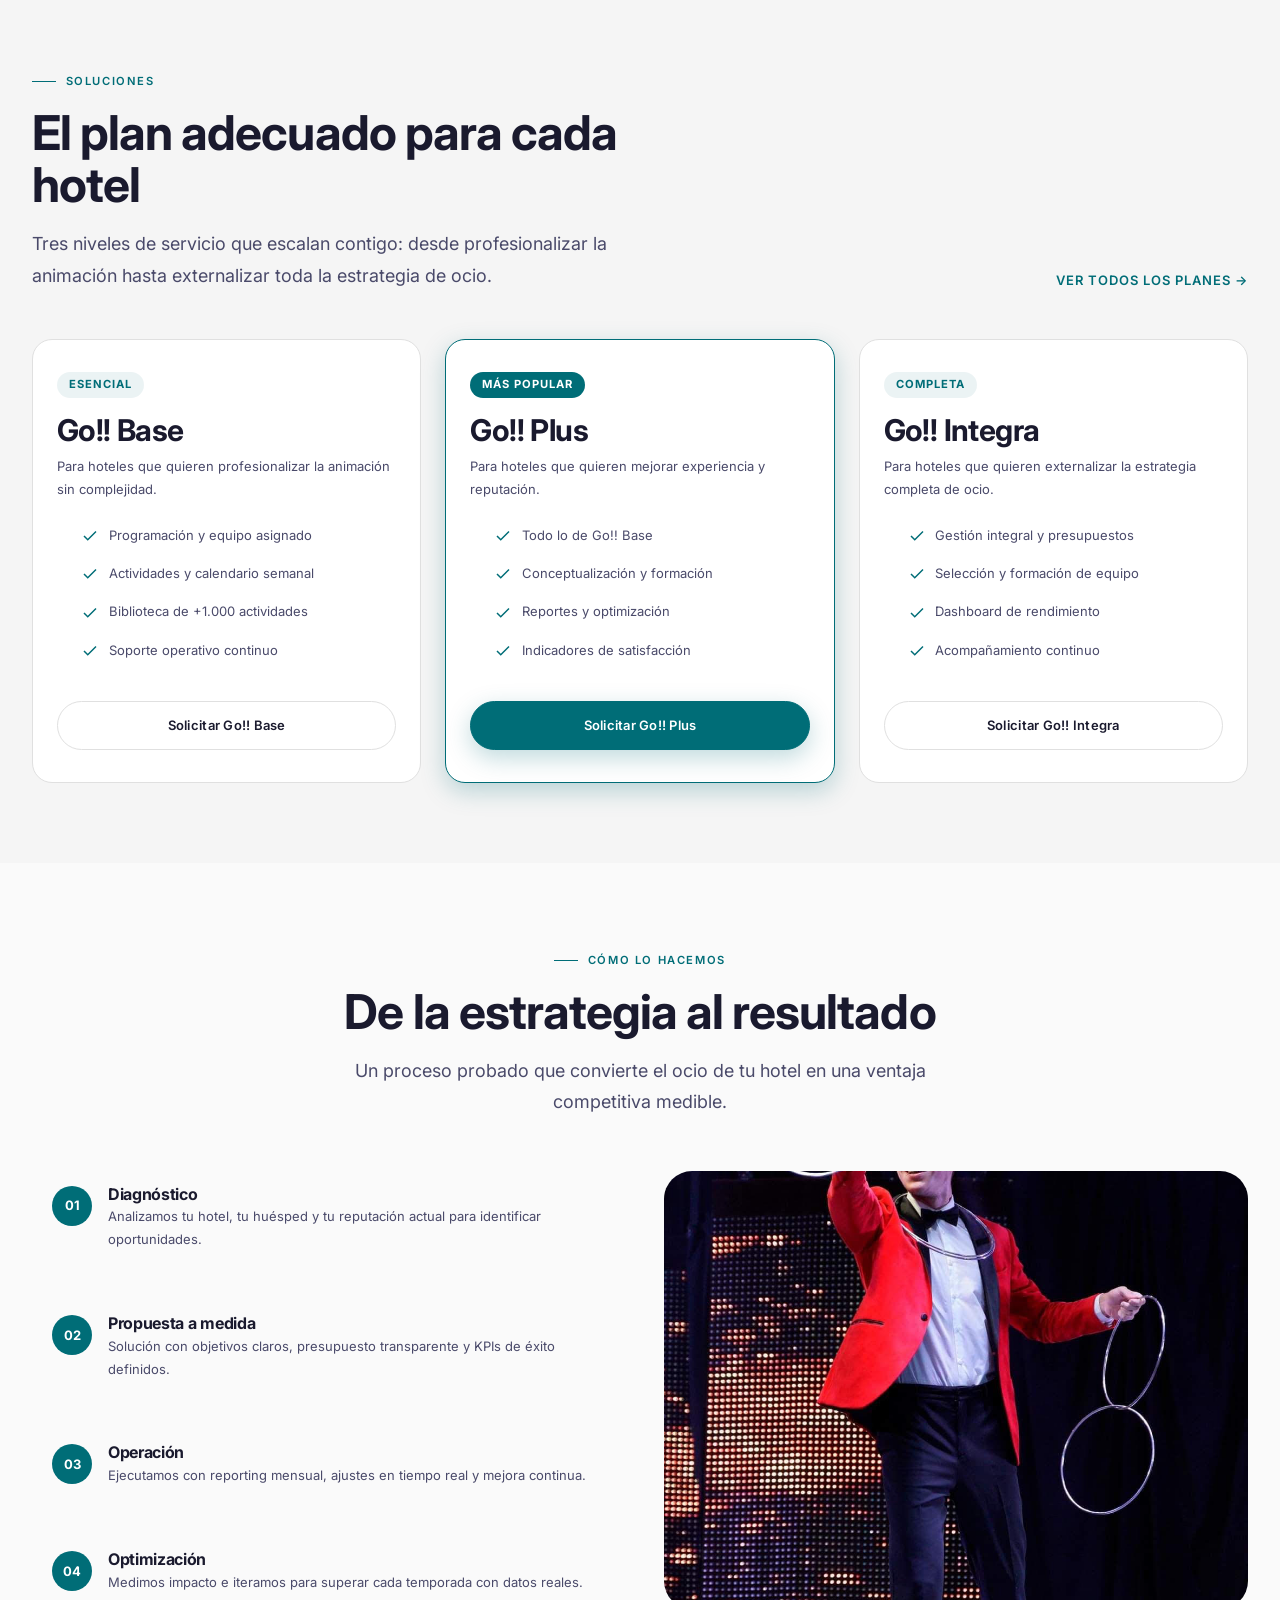
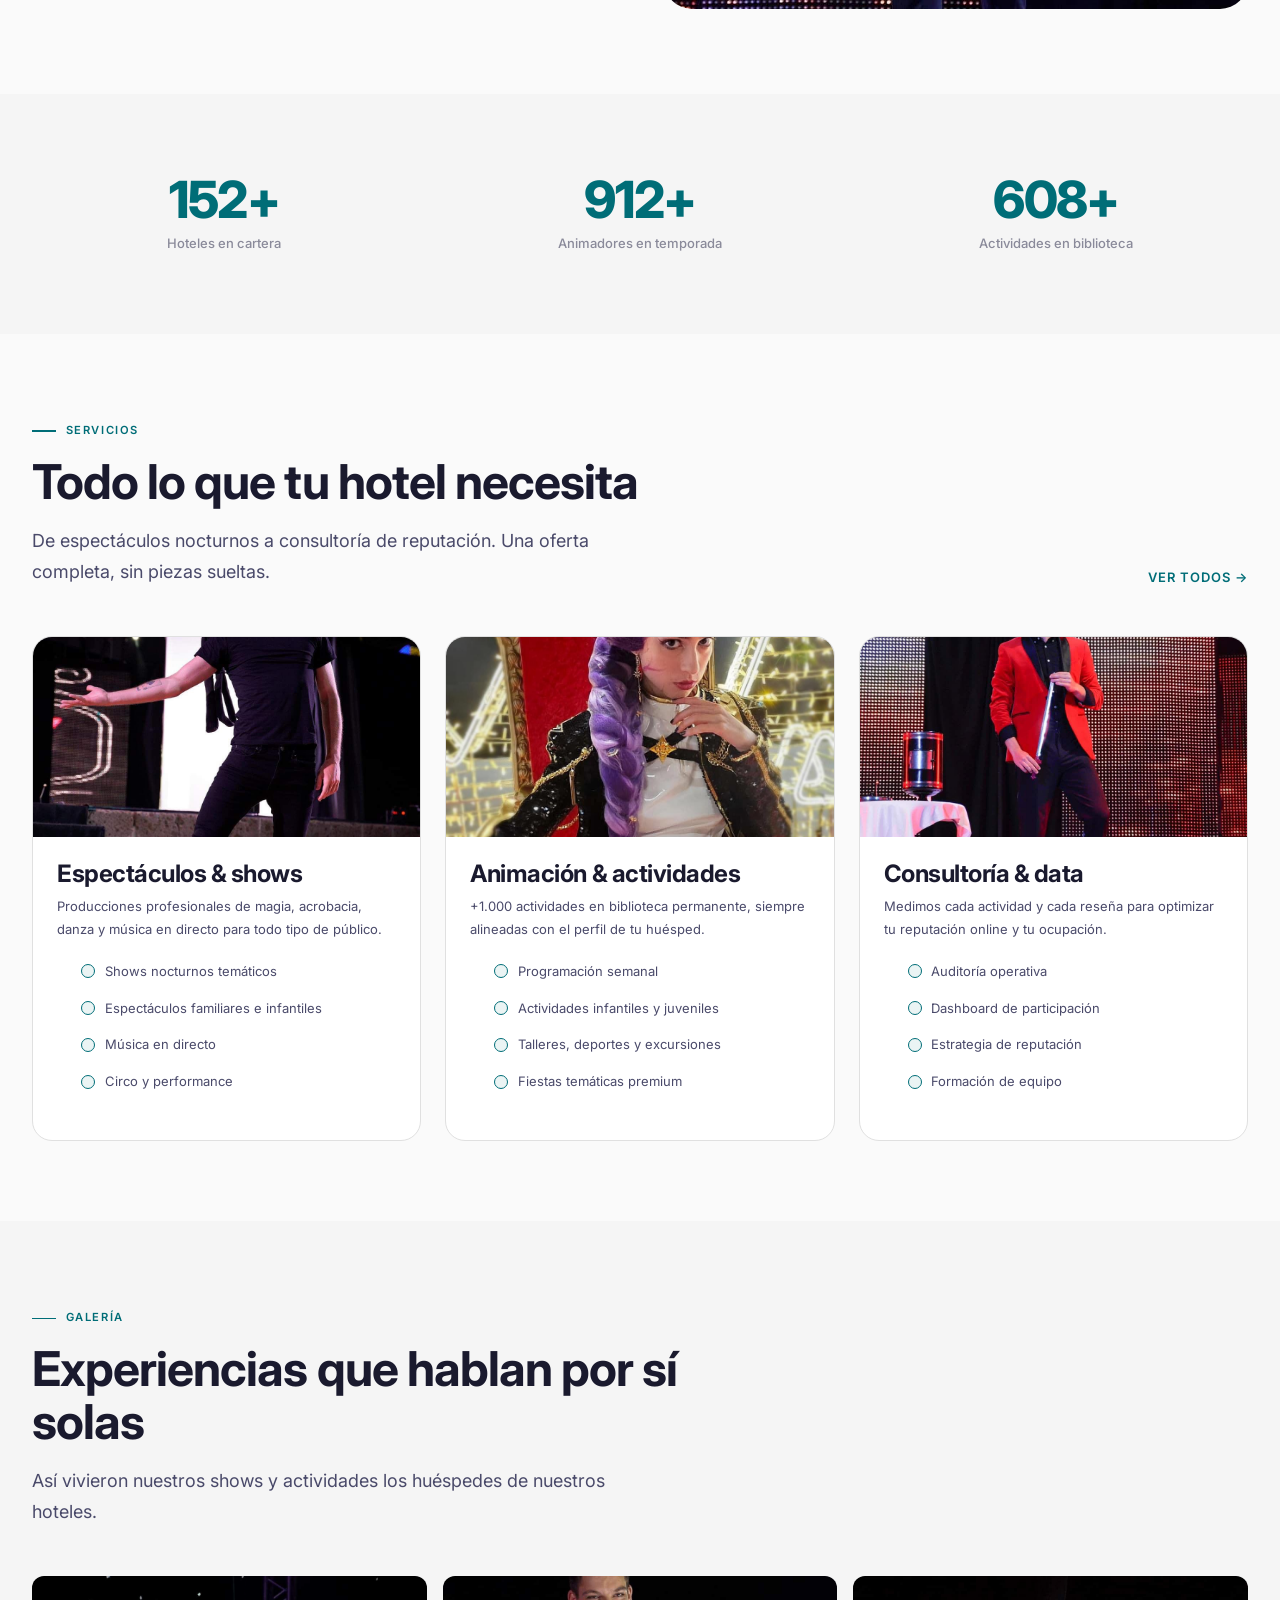
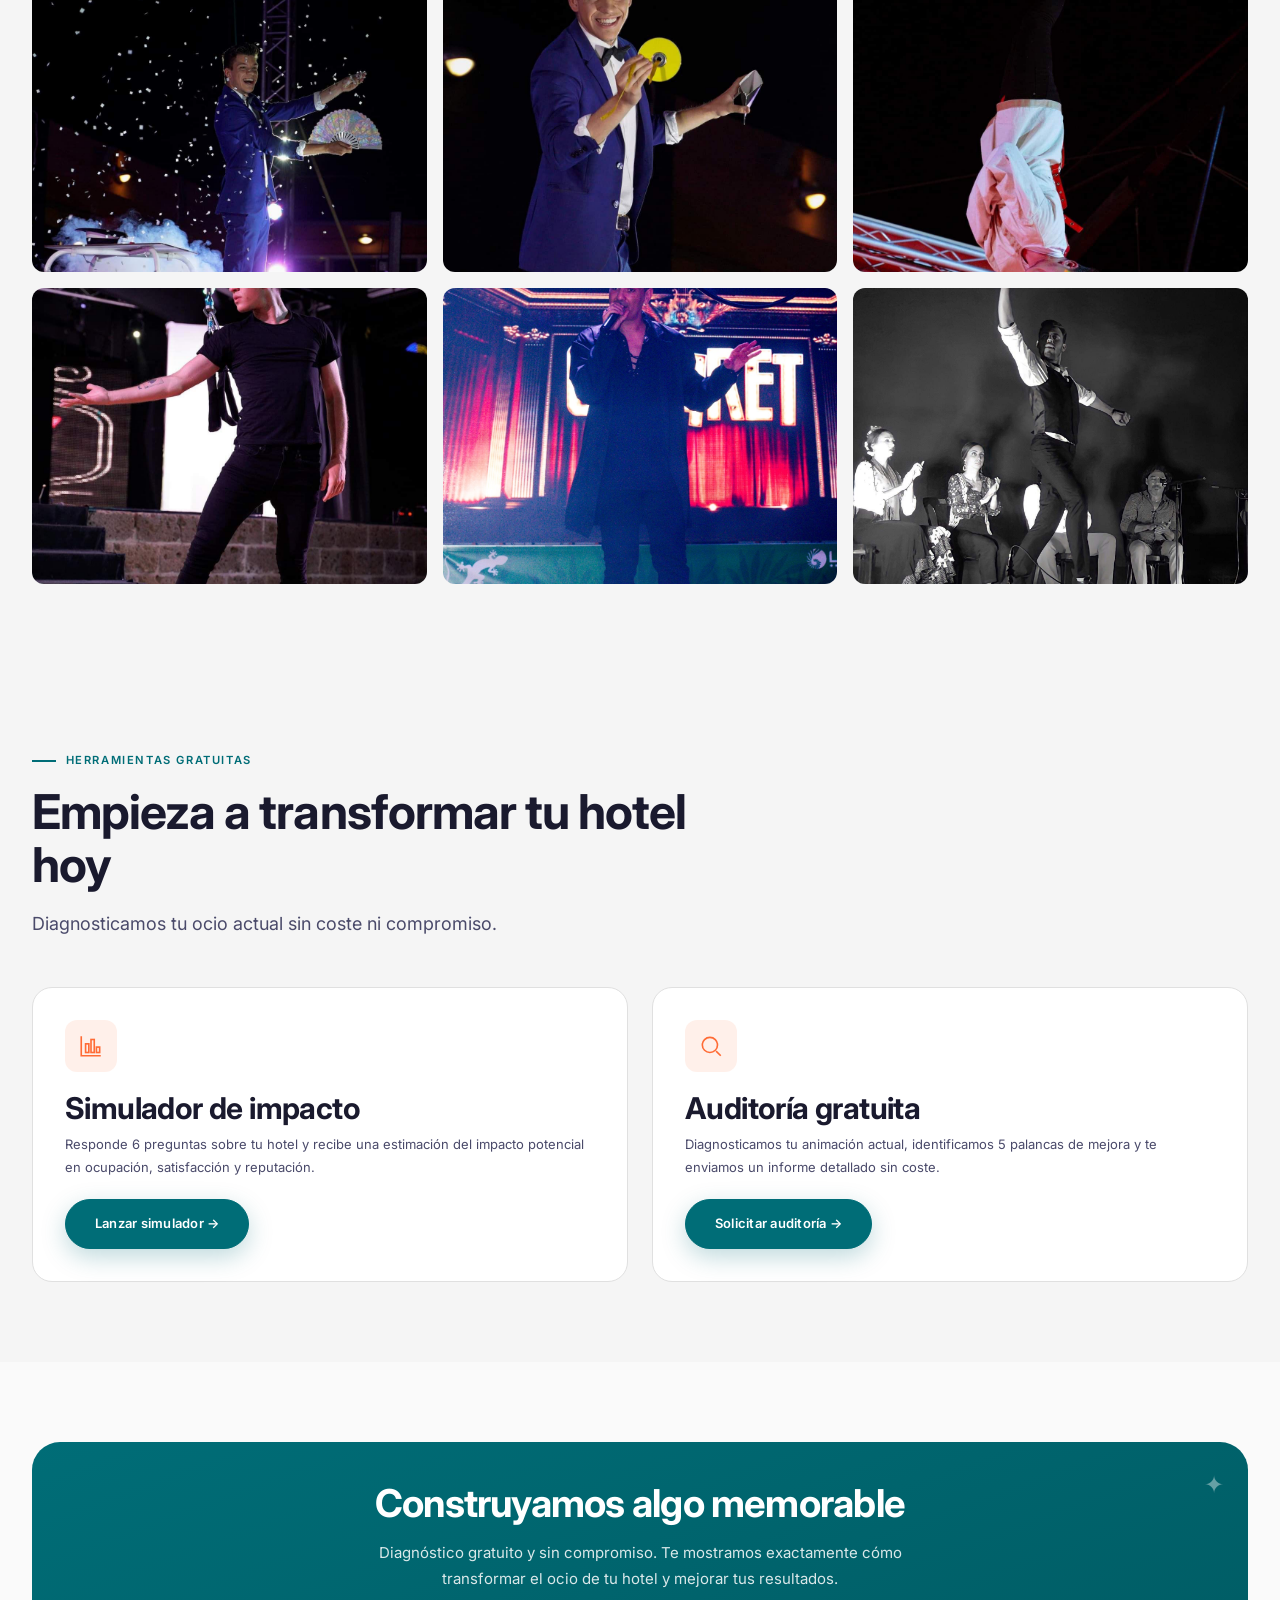
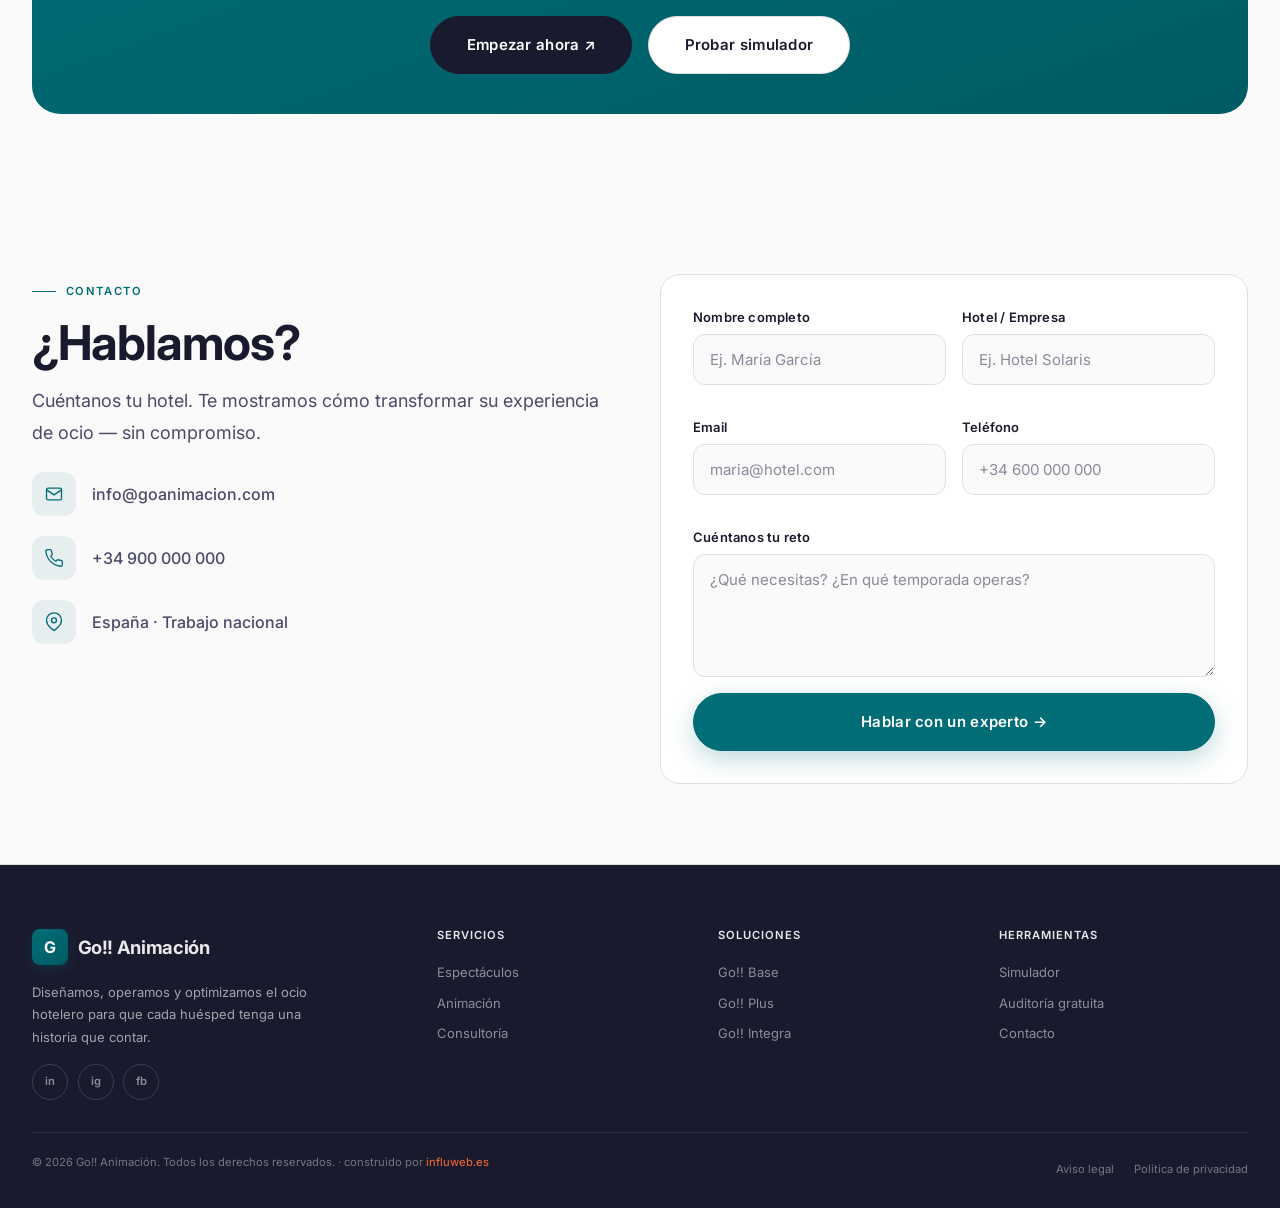
==== commit 9522f1a7: "cambio visual home hero" ====
--- a/index.html
+++ b/index.html
@@ -7,7 +7,7 @@
   <meta name="keywords" content="animación hotelera, entretenimiento hotelero, ocio hotelero, animación para hoteles, Go Animación, estrategia de ocio hotel">
   <meta property="og:title" content="Go!! Animación | Entretenimiento Hotelero Estratégico">
   <meta property="og:description" content="Diseñamos, operamos y optimizamos el ocio de tu hotel. +250 hoteles, +20 años de experiencia.">
-  <meta property="og:image" content="img/show7.jpg">
+  <meta property="og:image" content="img/show11.jpg">
   <meta property="og:type" content="website">
   <title>Go!! Animación | Entretenimiento Hotelero Estratégico</title>
 
@@ -44,7 +44,7 @@
   <!-- HERO -->
   <section class="hero">
     <div class="hero-bg">
-      <img src="img/show7.jpg" alt="Espectáculo Go!! Animación" loading="lazy">
+      <img src="img/show11.jpg" alt="Espectáculo Go!! Animación" loading="lazy">
     </div>
     <div class="container hero-container">
       <div class="hero-content">
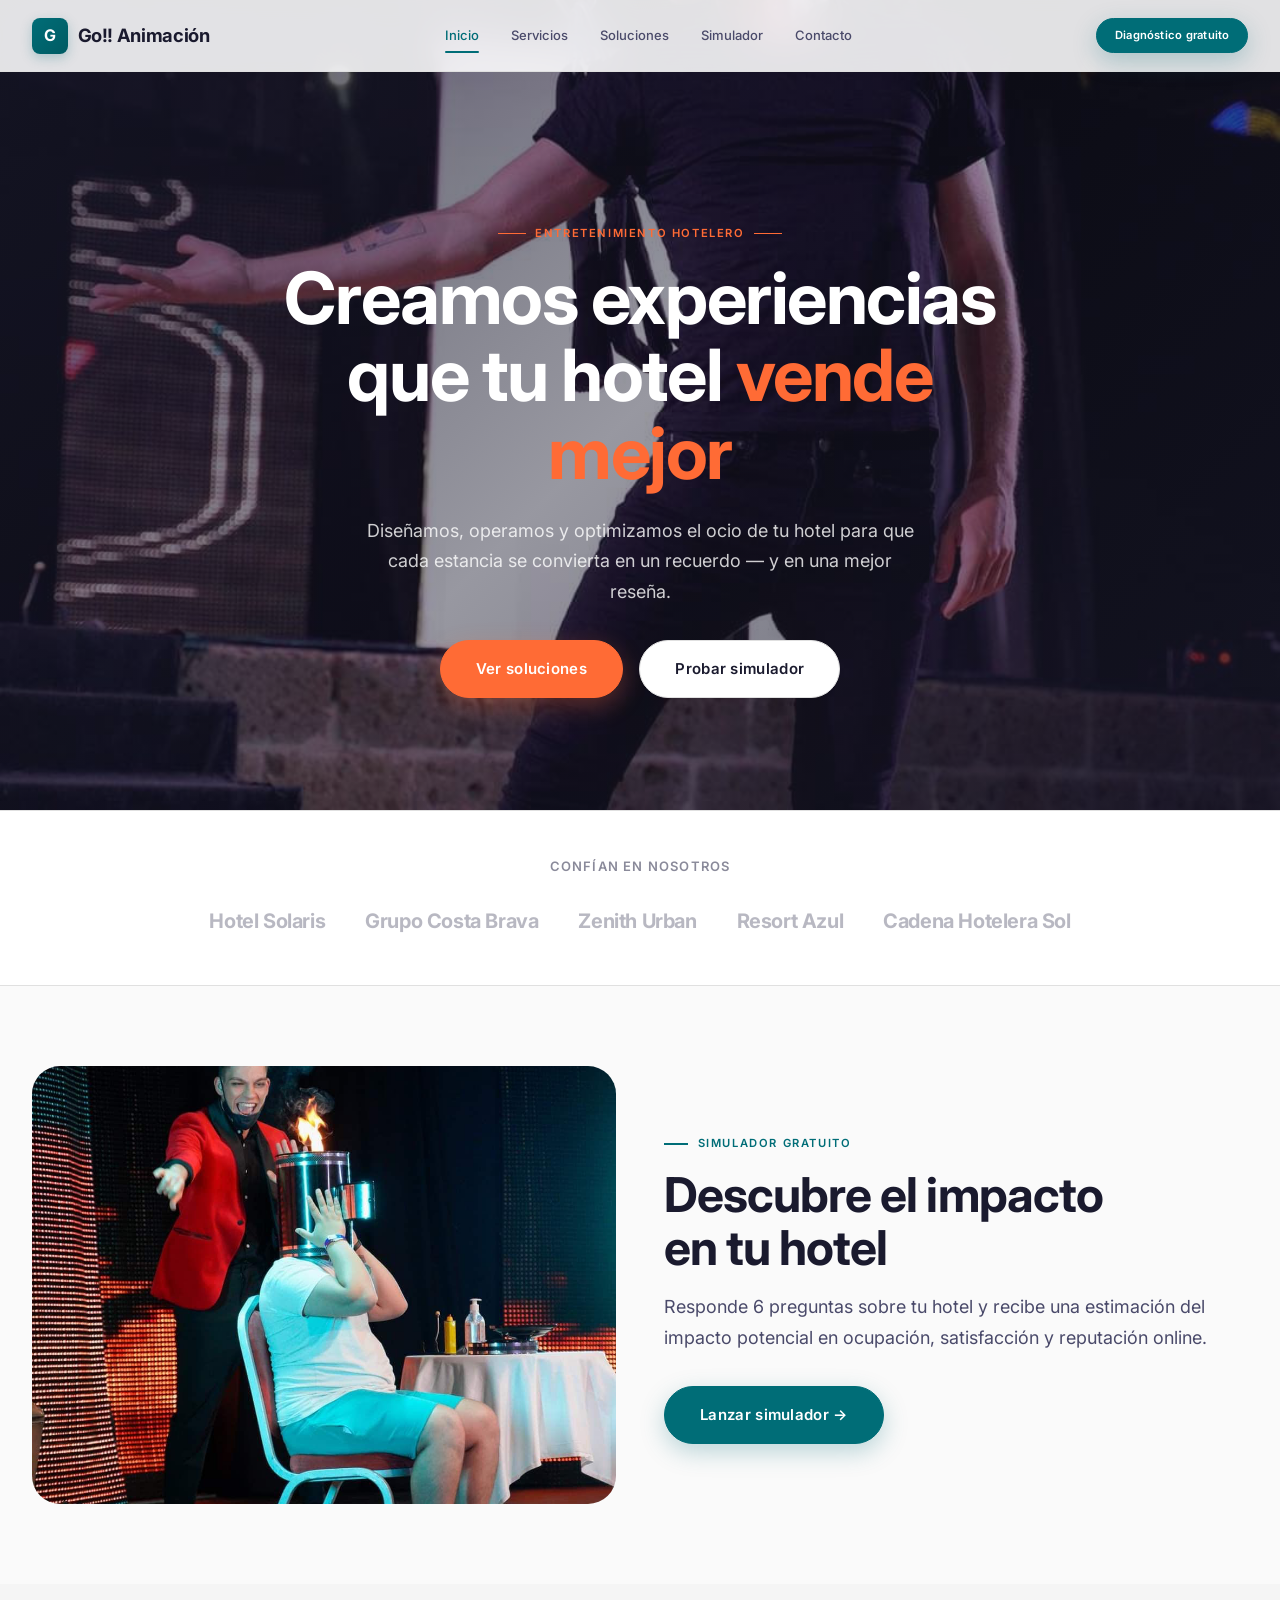
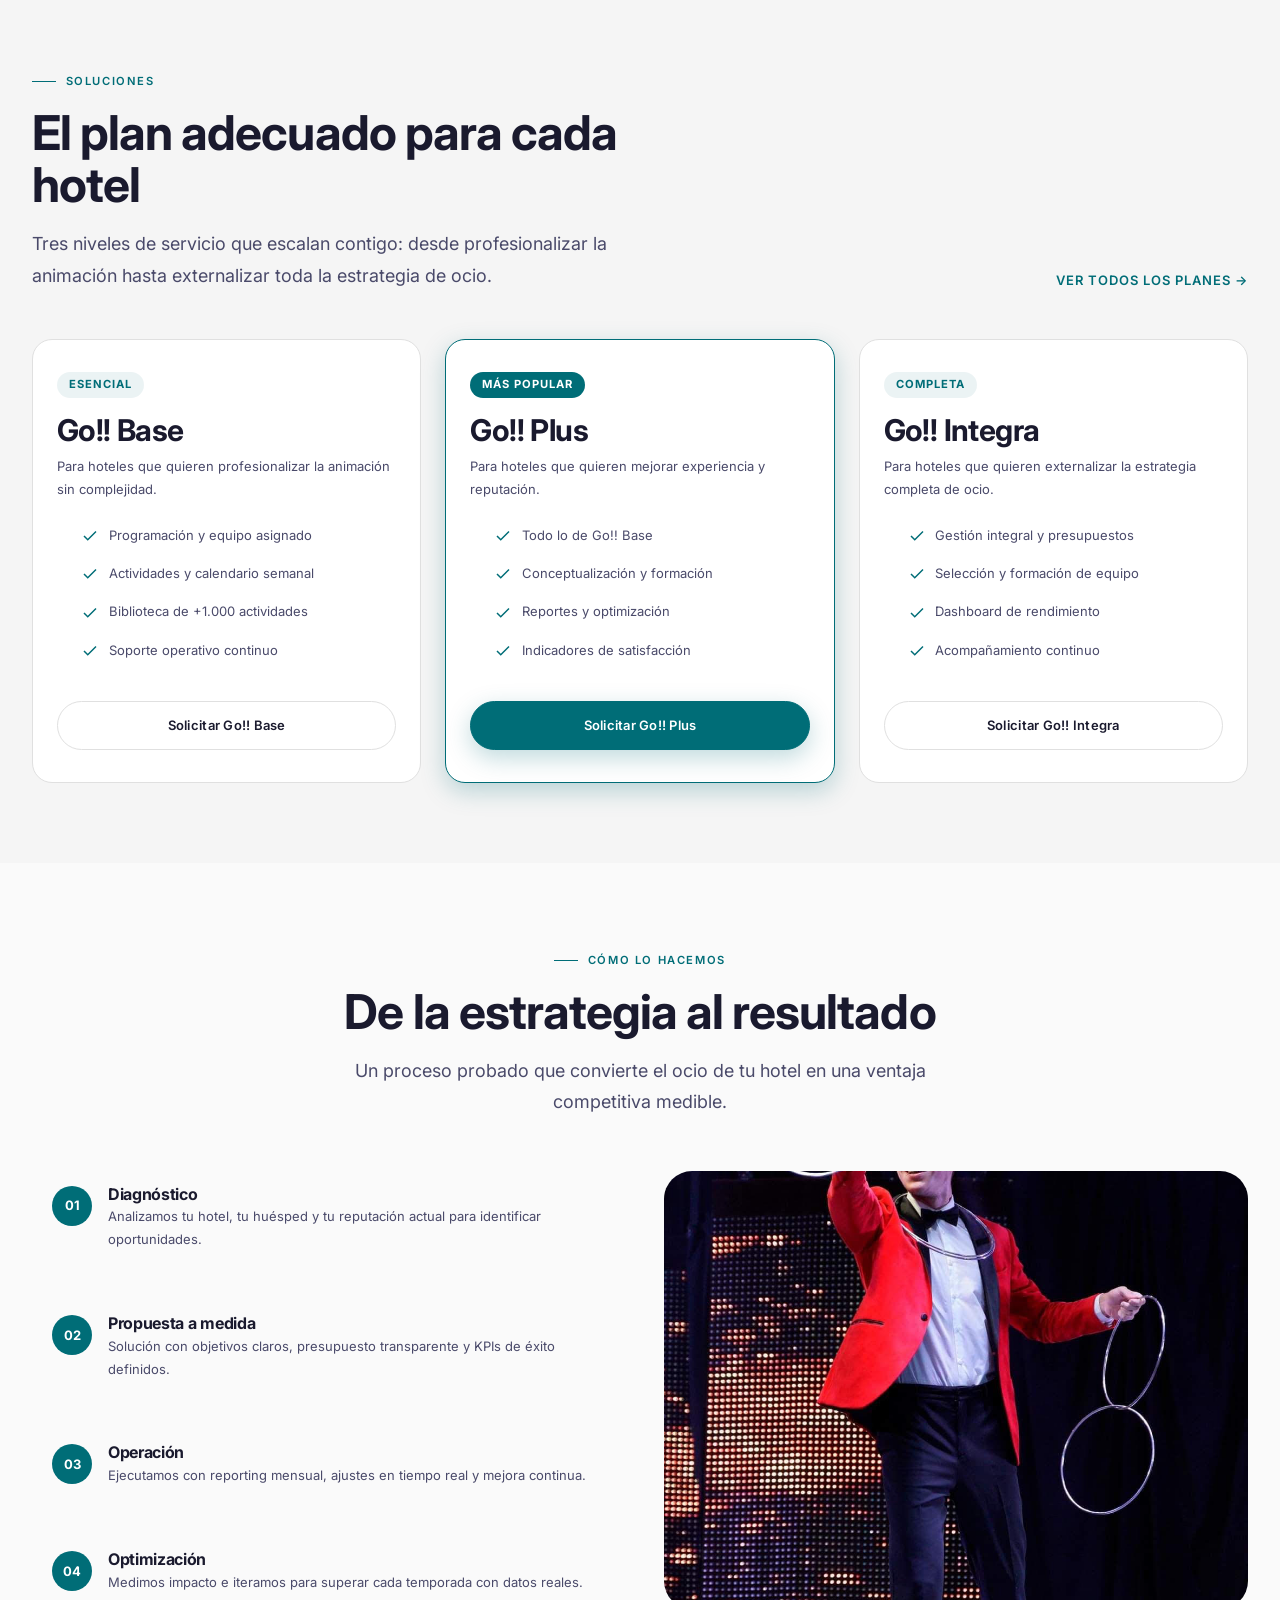
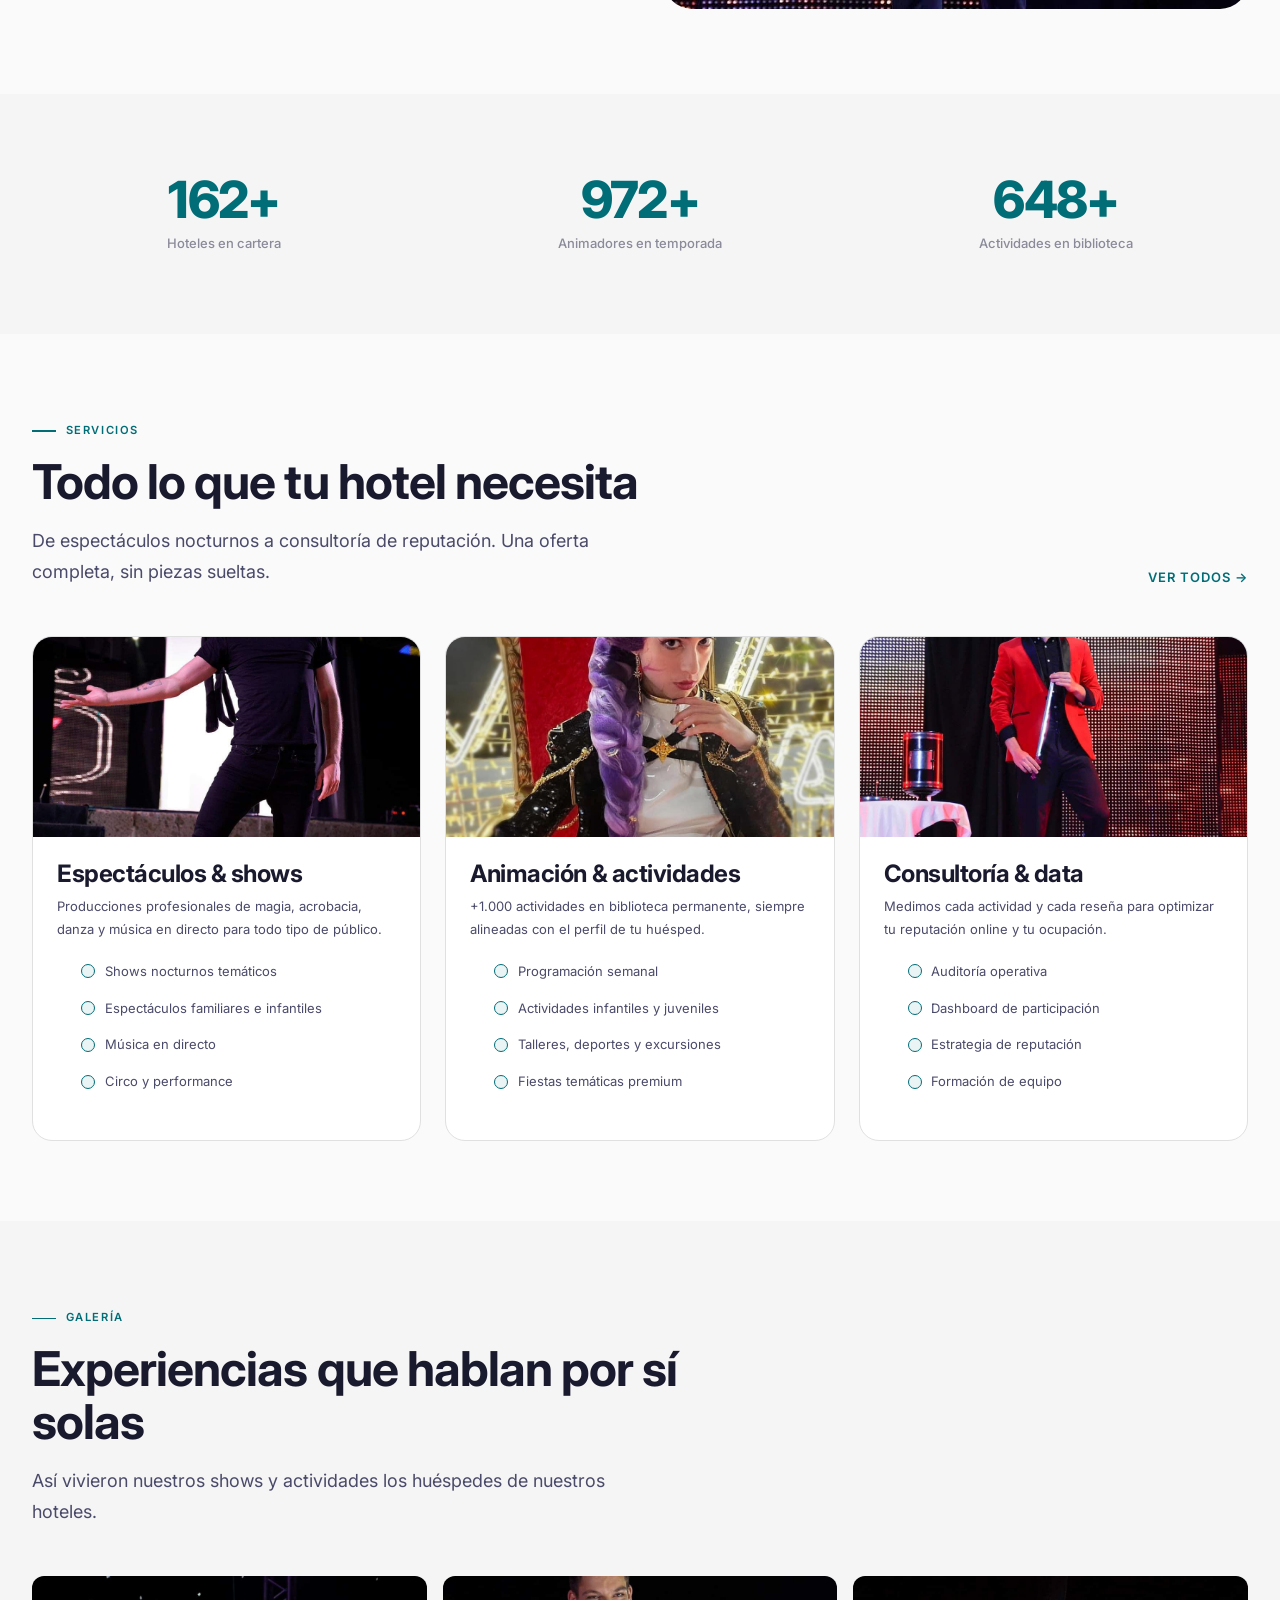
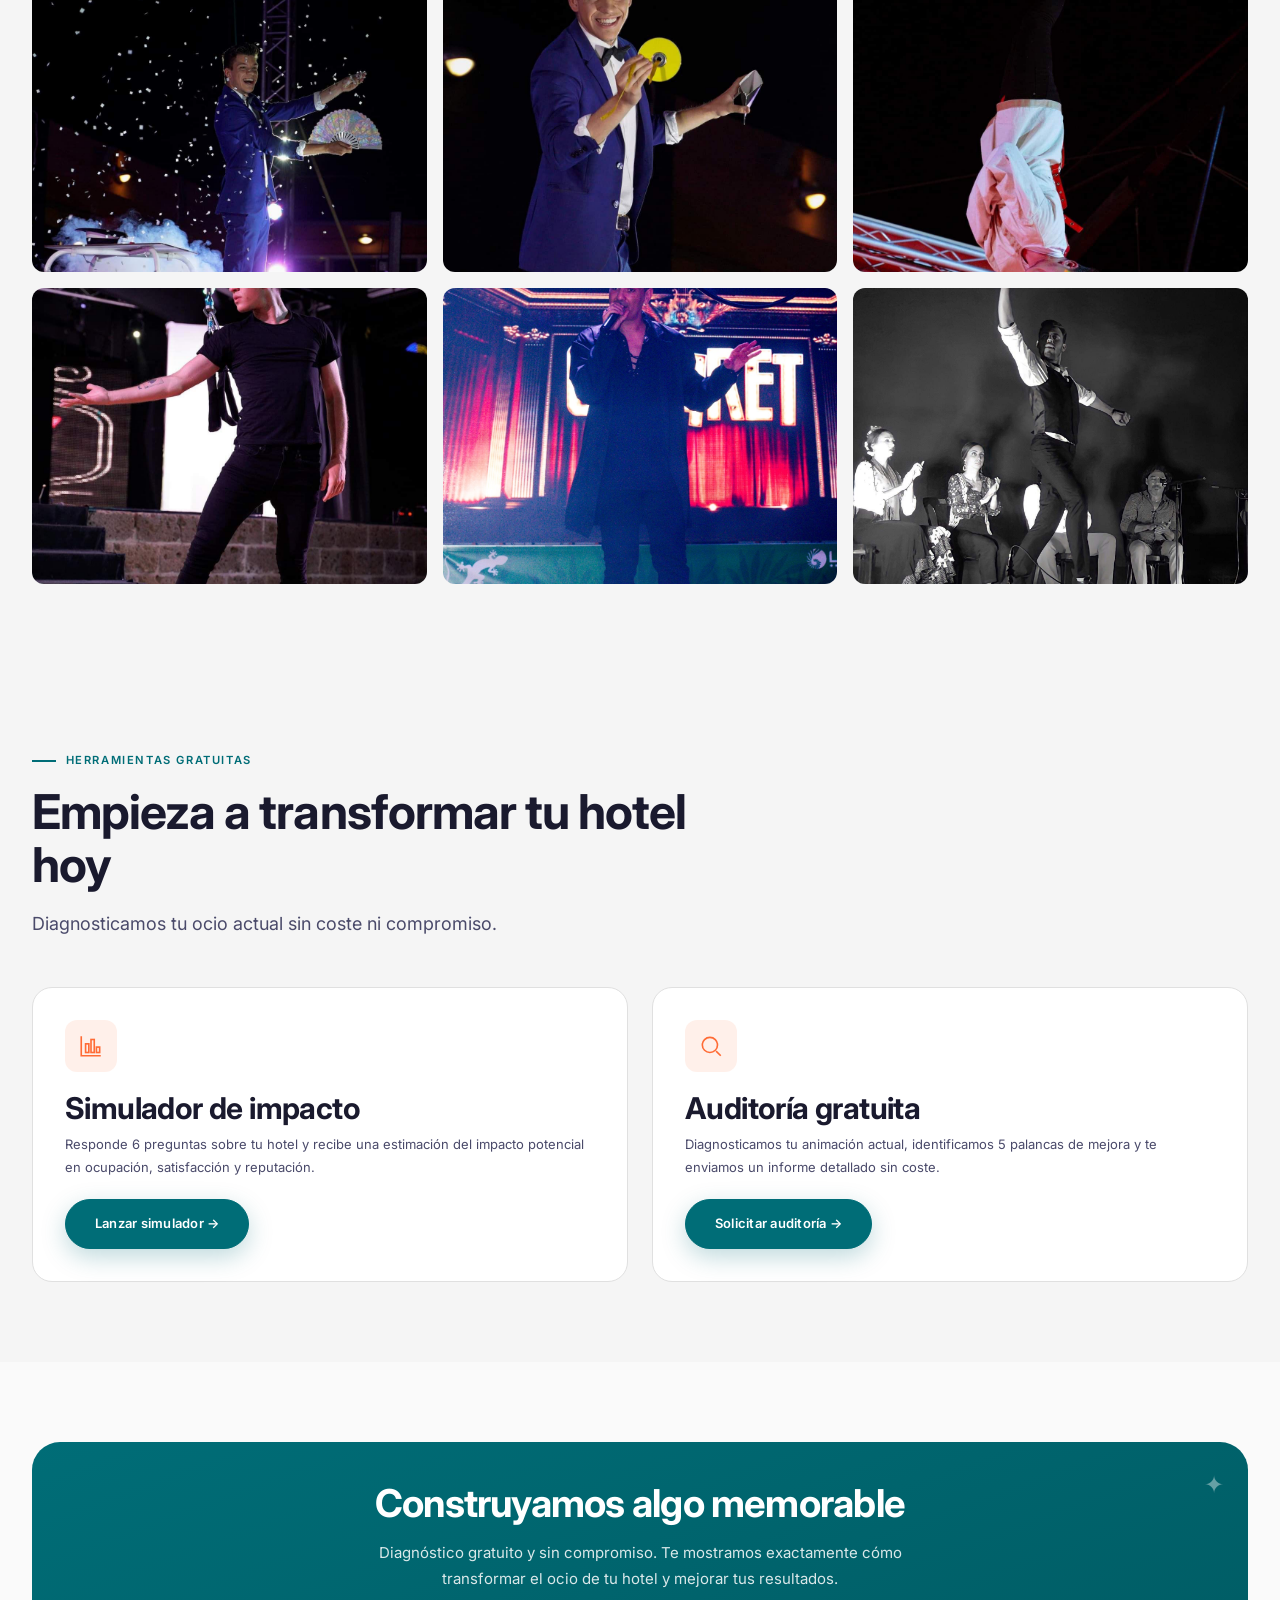
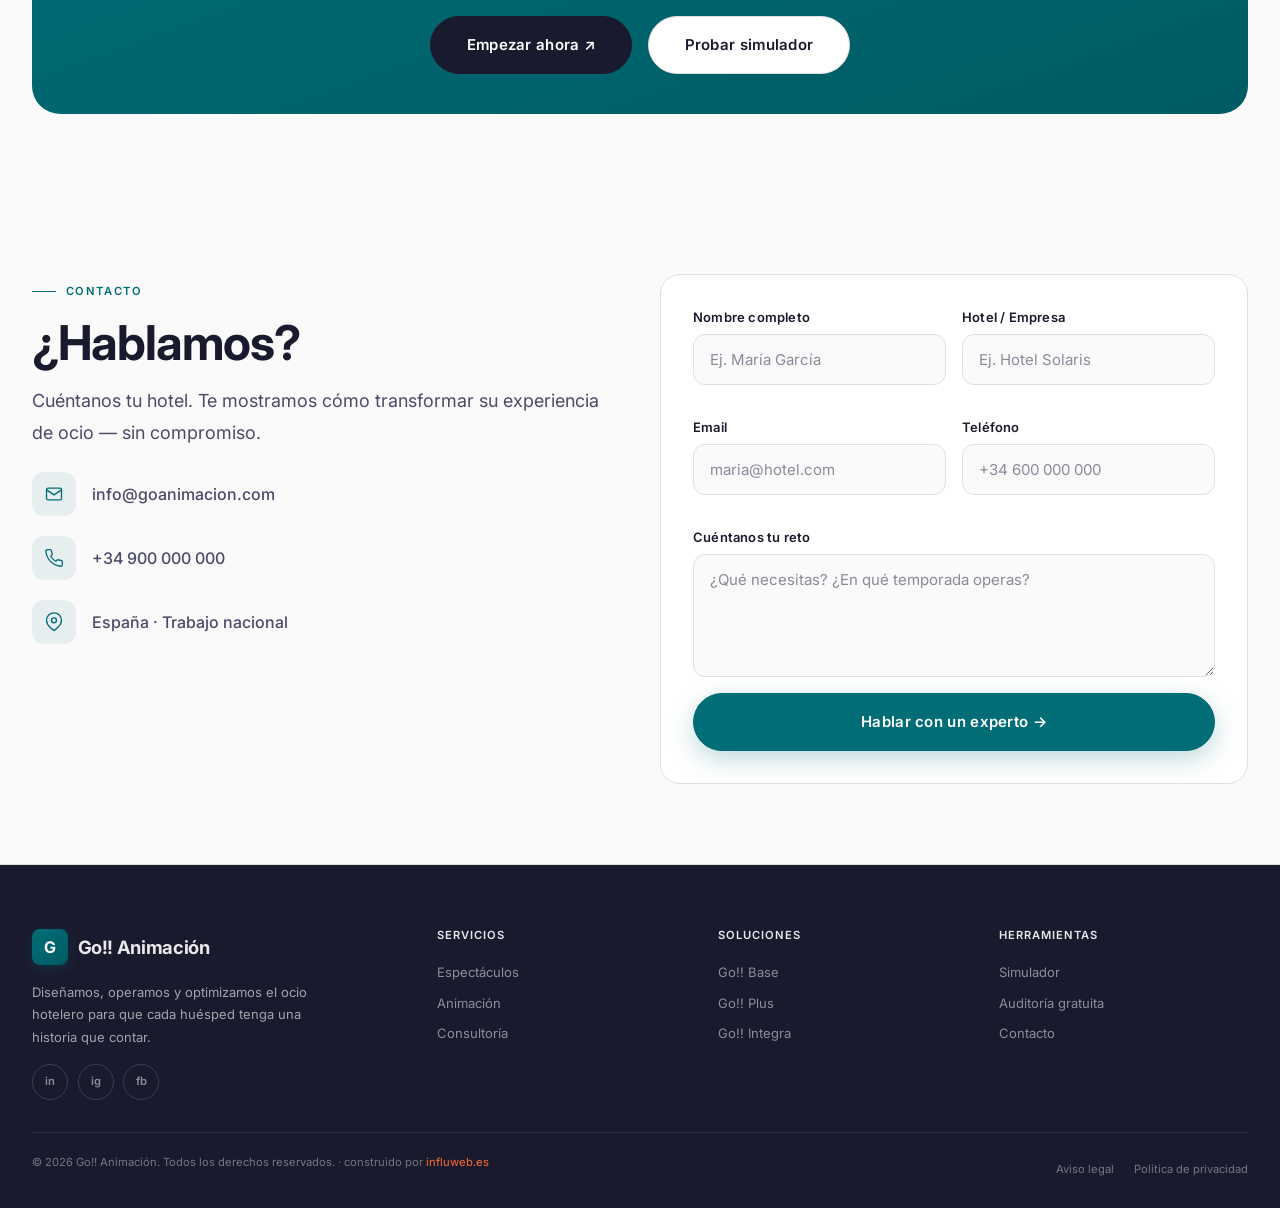
==== commit a9438c6a: "cambio visual home hero2" ====
--- a/index.html
+++ b/index.html
@@ -7,7 +7,7 @@
   <meta name="keywords" content="animación hotelera, entretenimiento hotelero, ocio hotelero, animación para hoteles, Go Animación, estrategia de ocio hotel">
   <meta property="og:title" content="Go!! Animación | Entretenimiento Hotelero Estratégico">
   <meta property="og:description" content="Diseñamos, operamos y optimizamos el ocio de tu hotel. +250 hoteles, +20 años de experiencia.">
-  <meta property="og:image" content="img/show11.jpg">
+  <meta property="og:image" content="img/show1.jpg">
   <meta property="og:type" content="website">
   <title>Go!! Animación | Entretenimiento Hotelero Estratégico</title>
 
@@ -44,7 +44,7 @@
   <!-- HERO -->
   <section class="hero">
     <div class="hero-bg">
-      <img src="img/show11.jpg" alt="Espectáculo Go!! Animación" loading="lazy">
+      <img src="img/show1.jpg" alt="Espectáculo Go!! Animación" loading="lazy">
     </div>
     <div class="container hero-container">
       <div class="hero-content">
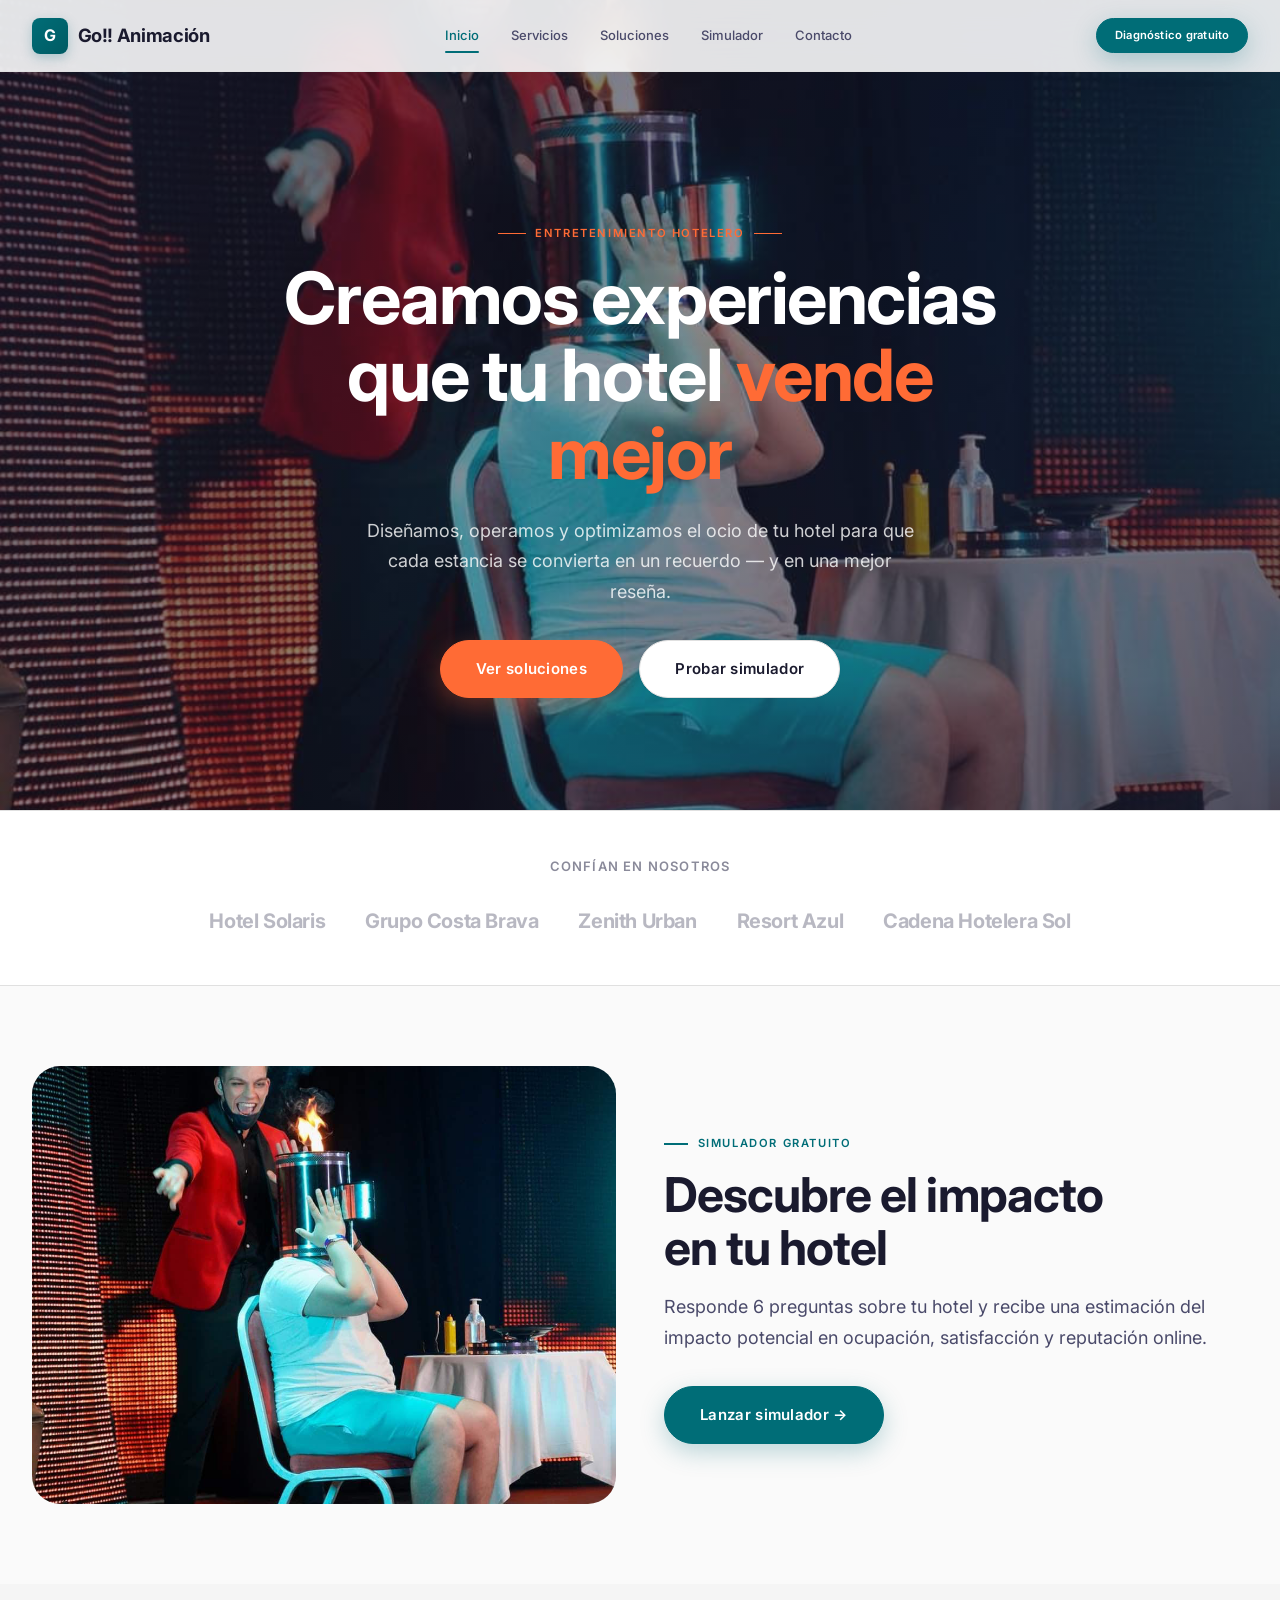
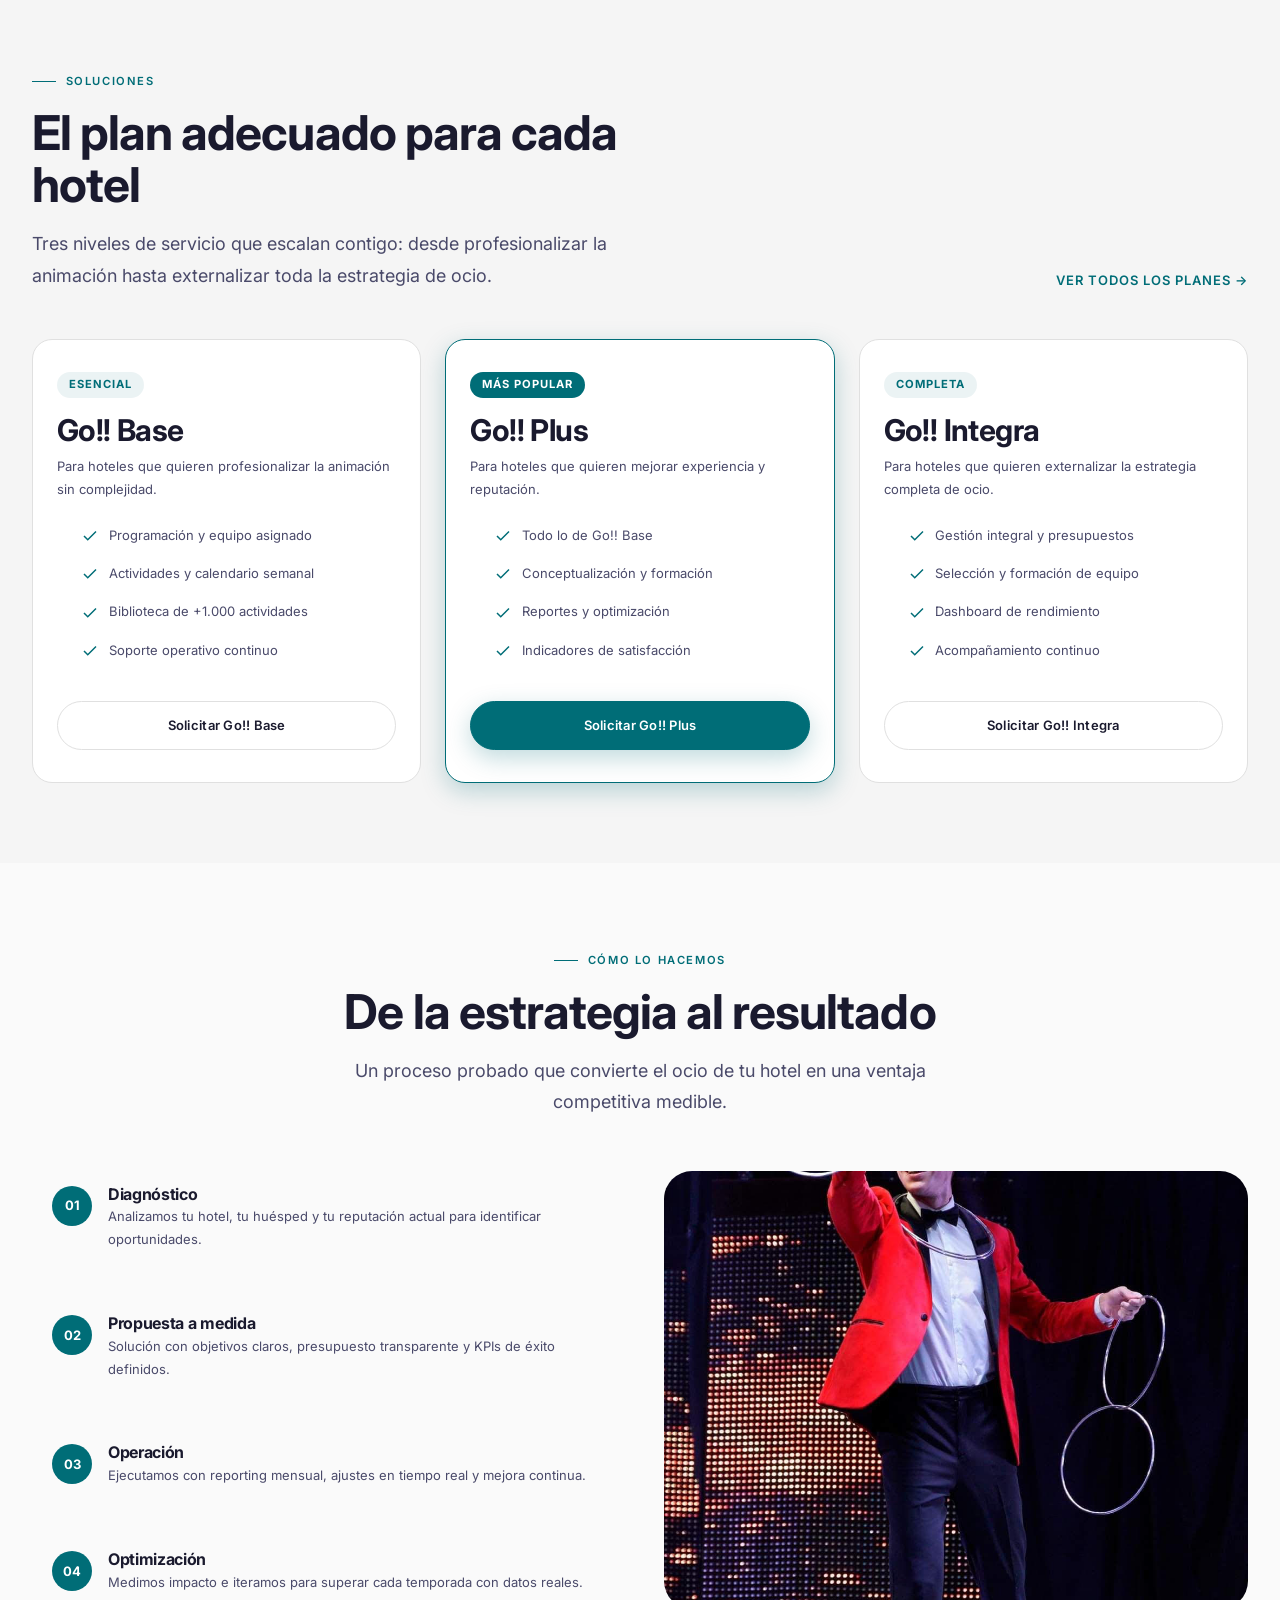
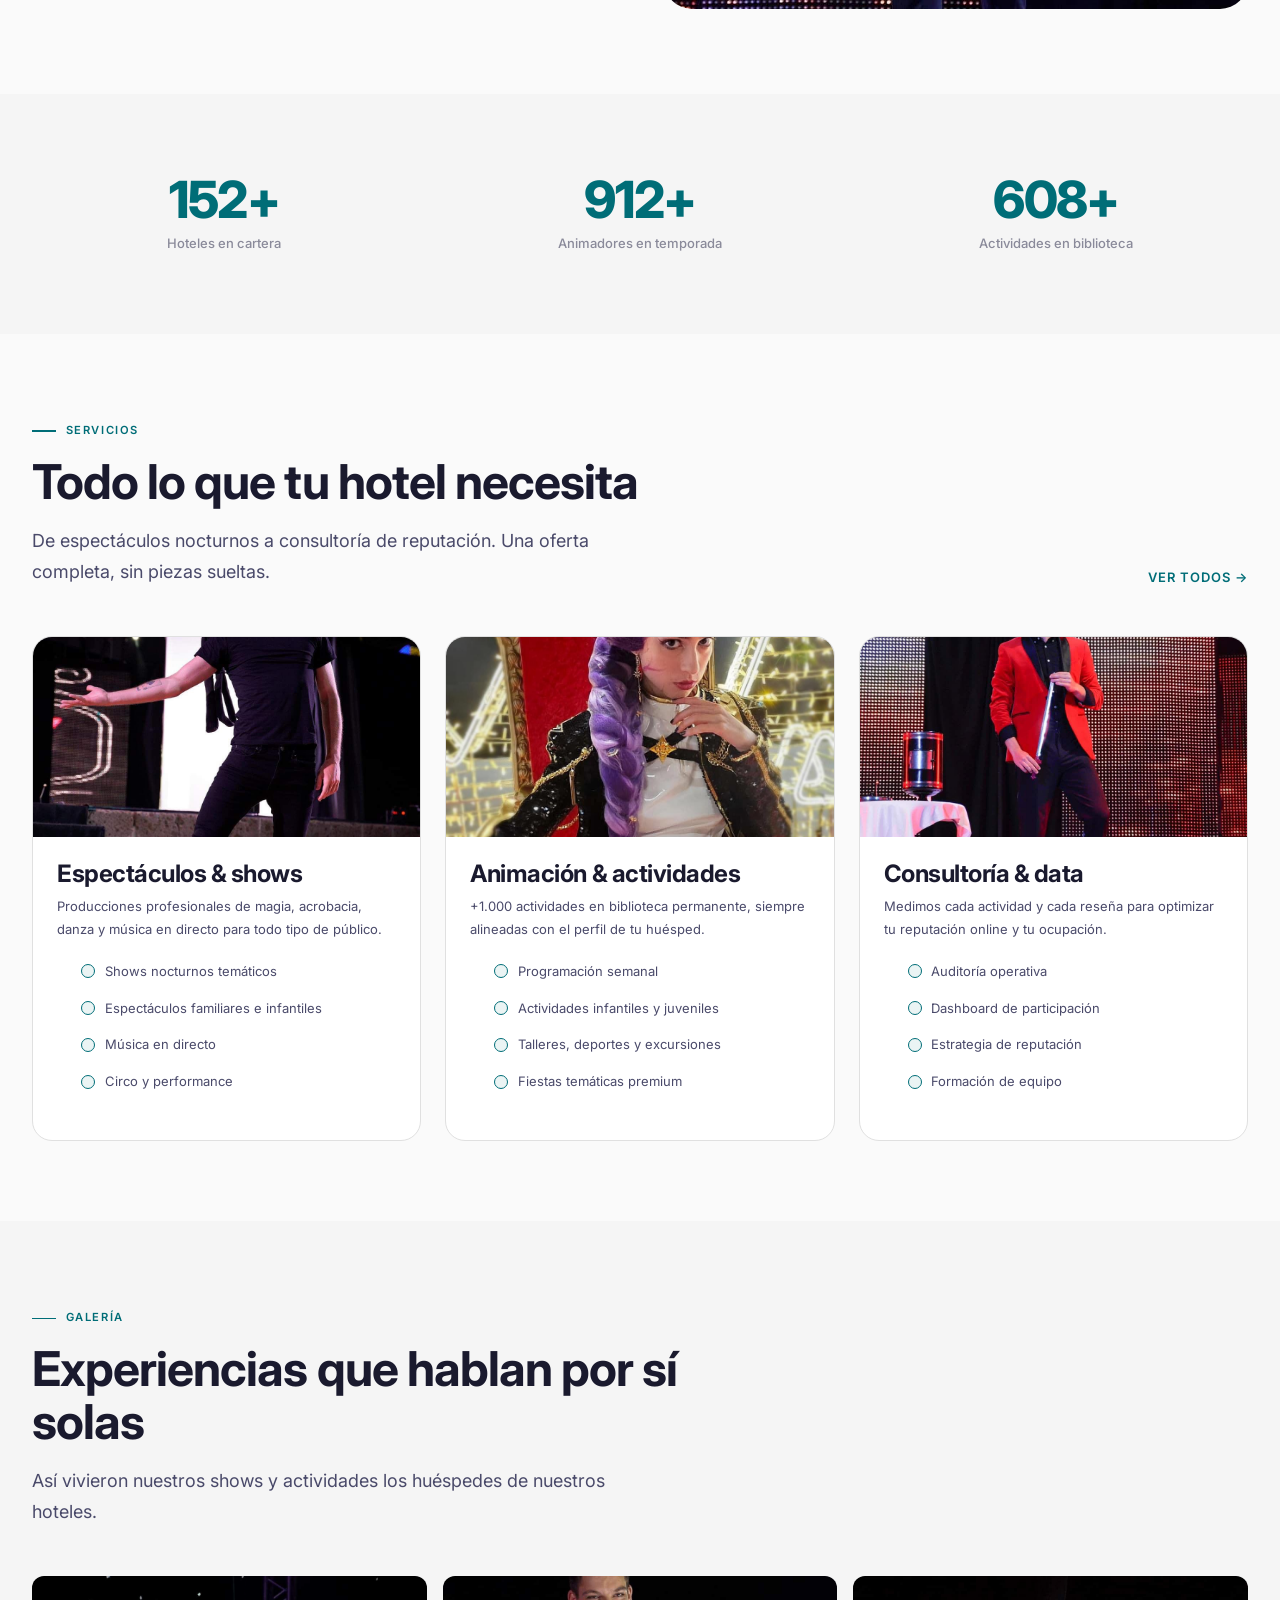
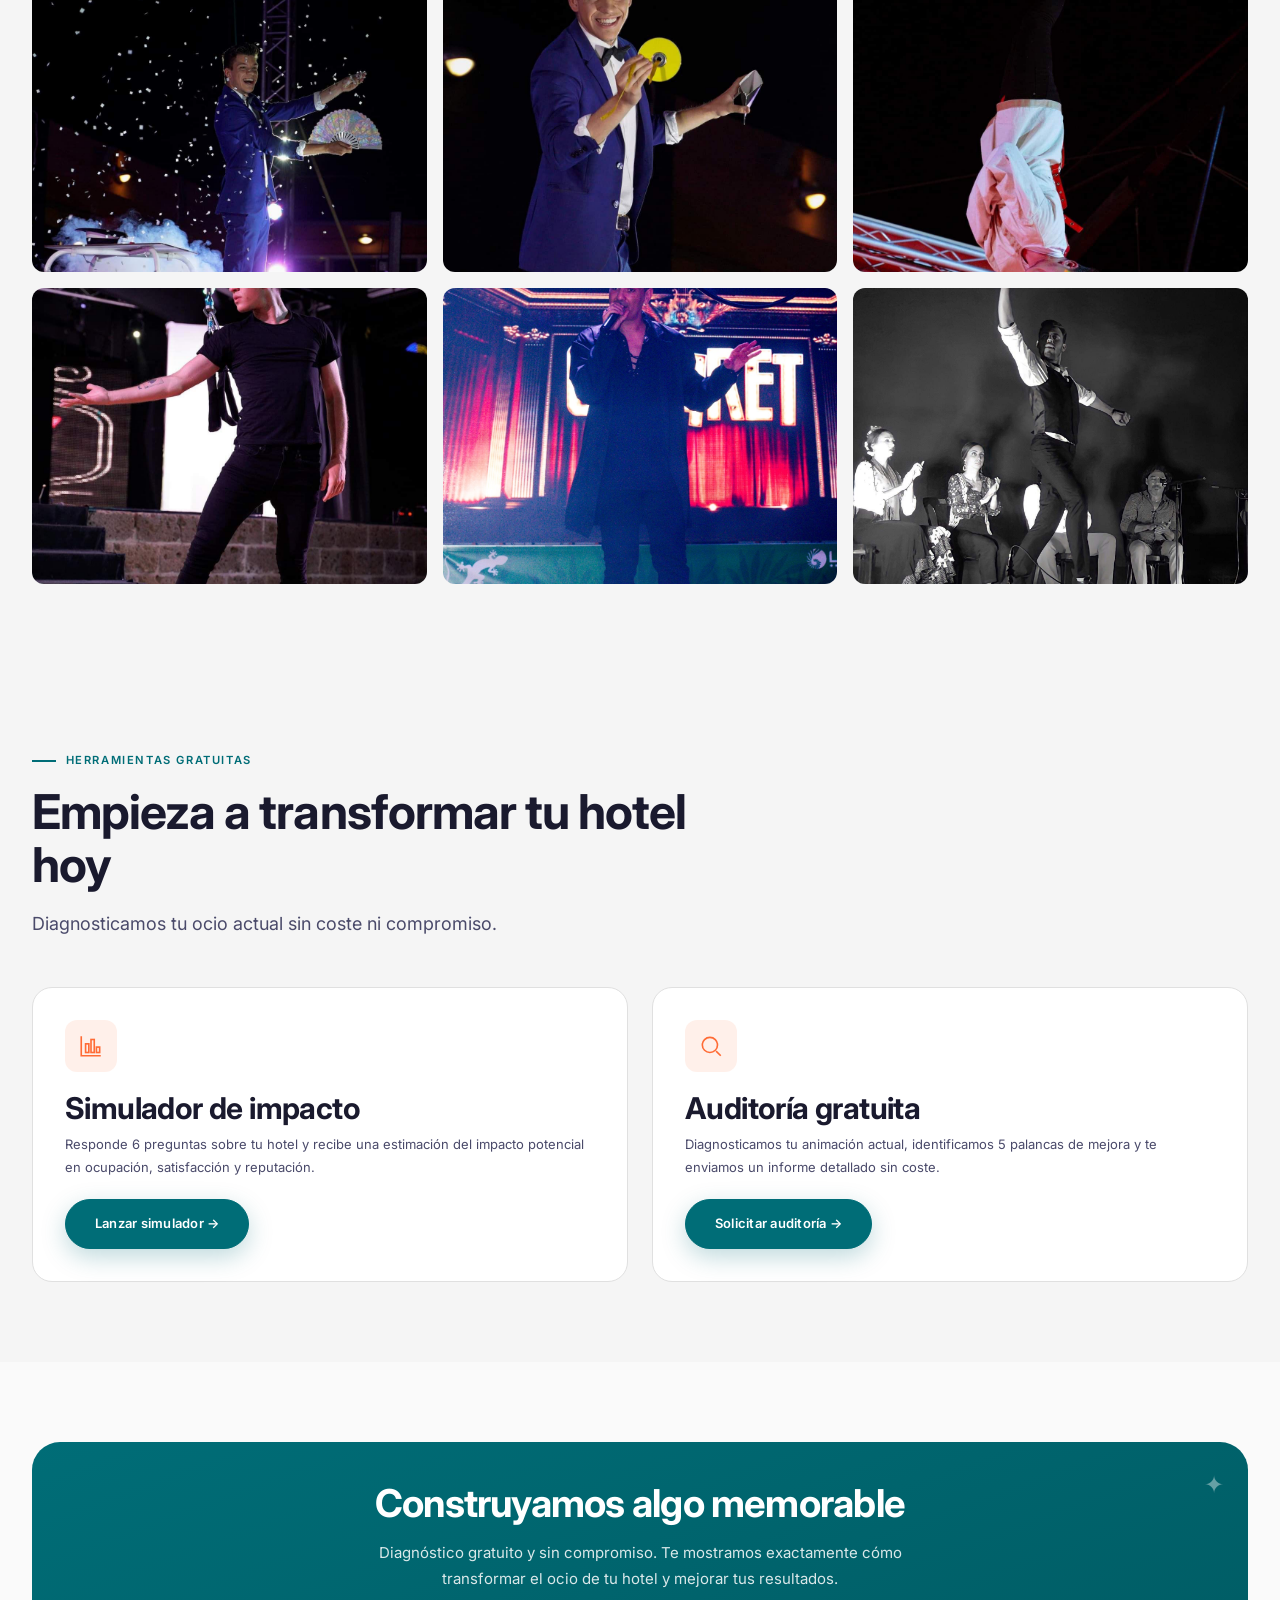
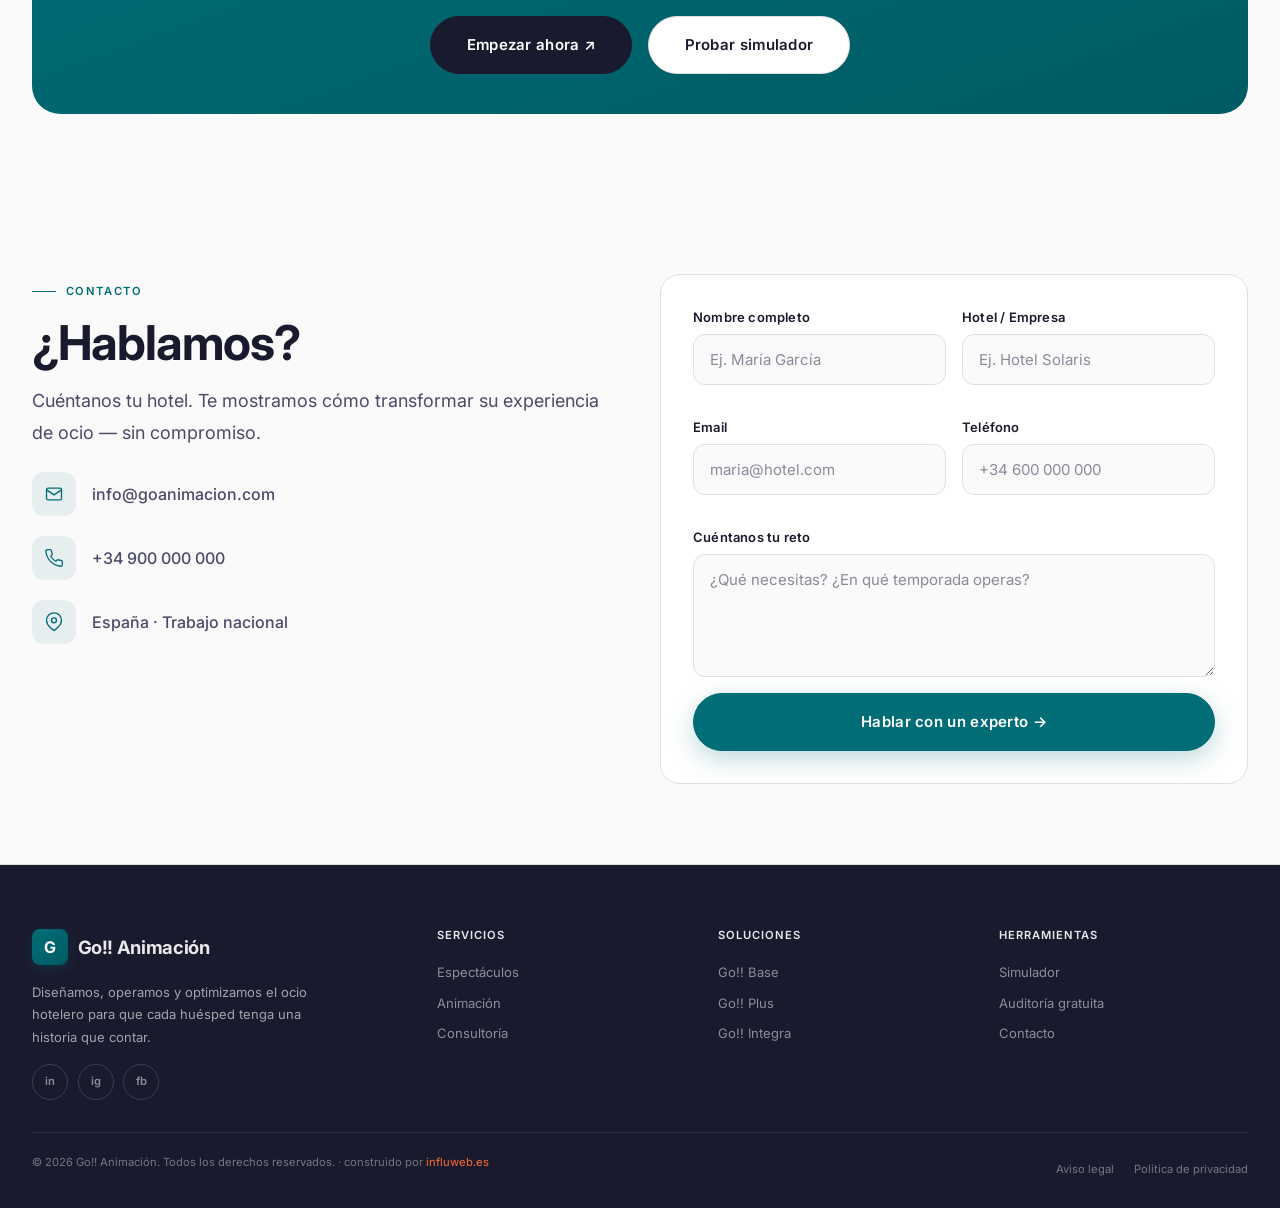
==== commit 691e6c04: "cambio visual home hero3" ====
--- a/index.html
+++ b/index.html
@@ -7,7 +7,7 @@
   <meta name="keywords" content="animación hotelera, entretenimiento hotelero, ocio hotelero, animación para hoteles, Go Animación, estrategia de ocio hotel">
   <meta property="og:title" content="Go!! Animación | Entretenimiento Hotelero Estratégico">
   <meta property="og:description" content="Diseñamos, operamos y optimizamos el ocio de tu hotel. +250 hoteles, +20 años de experiencia.">
-  <meta property="og:image" content="img/show1.jpg">
+  <meta property="og:image" content="img/show4.jpg">
   <meta property="og:type" content="website">
   <title>Go!! Animación | Entretenimiento Hotelero Estratégico</title>
 
@@ -44,7 +44,7 @@
   <!-- HERO -->
   <section class="hero">
     <div class="hero-bg">
-      <img src="img/show1.jpg" alt="Espectáculo Go!! Animación" loading="lazy">
+      <img src="img/show4.jpg" alt="Espectáculo Go!! Animación" loading="lazy">
     </div>
     <div class="container hero-container">
       <div class="hero-content">
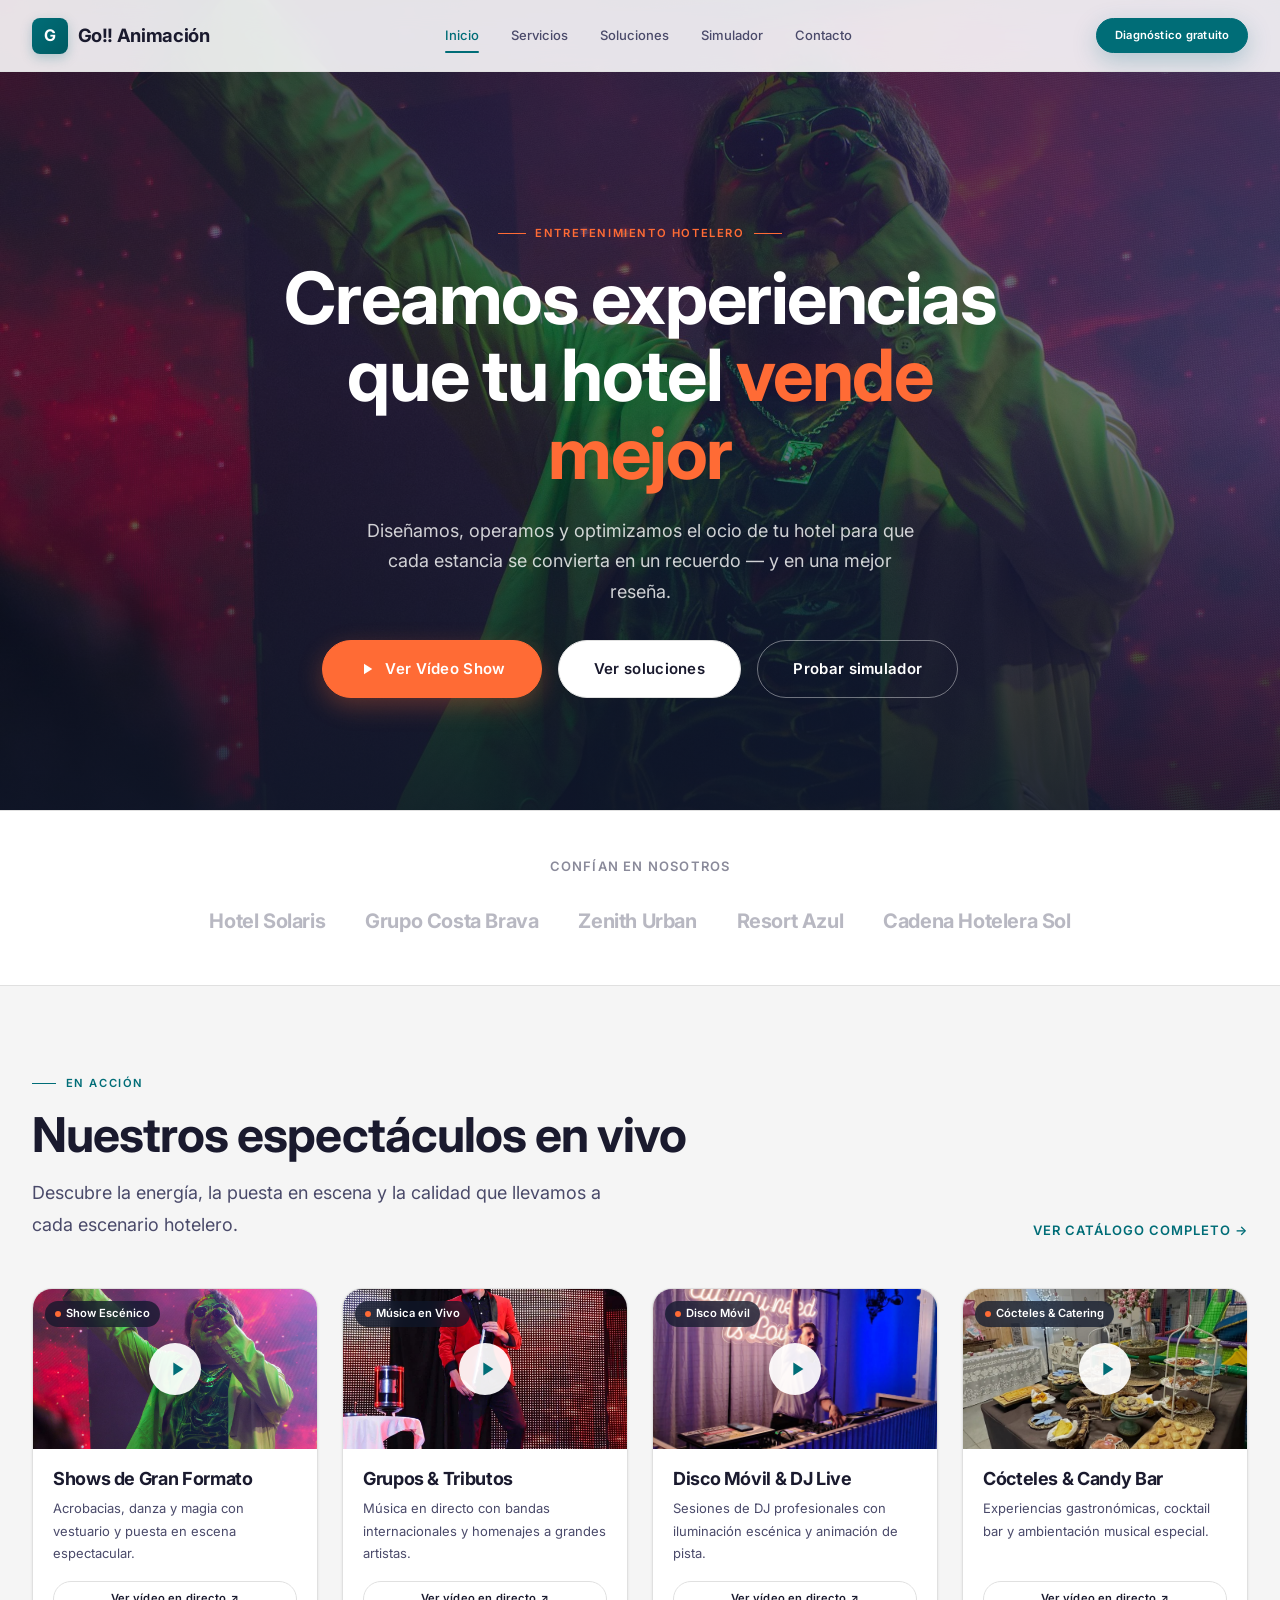
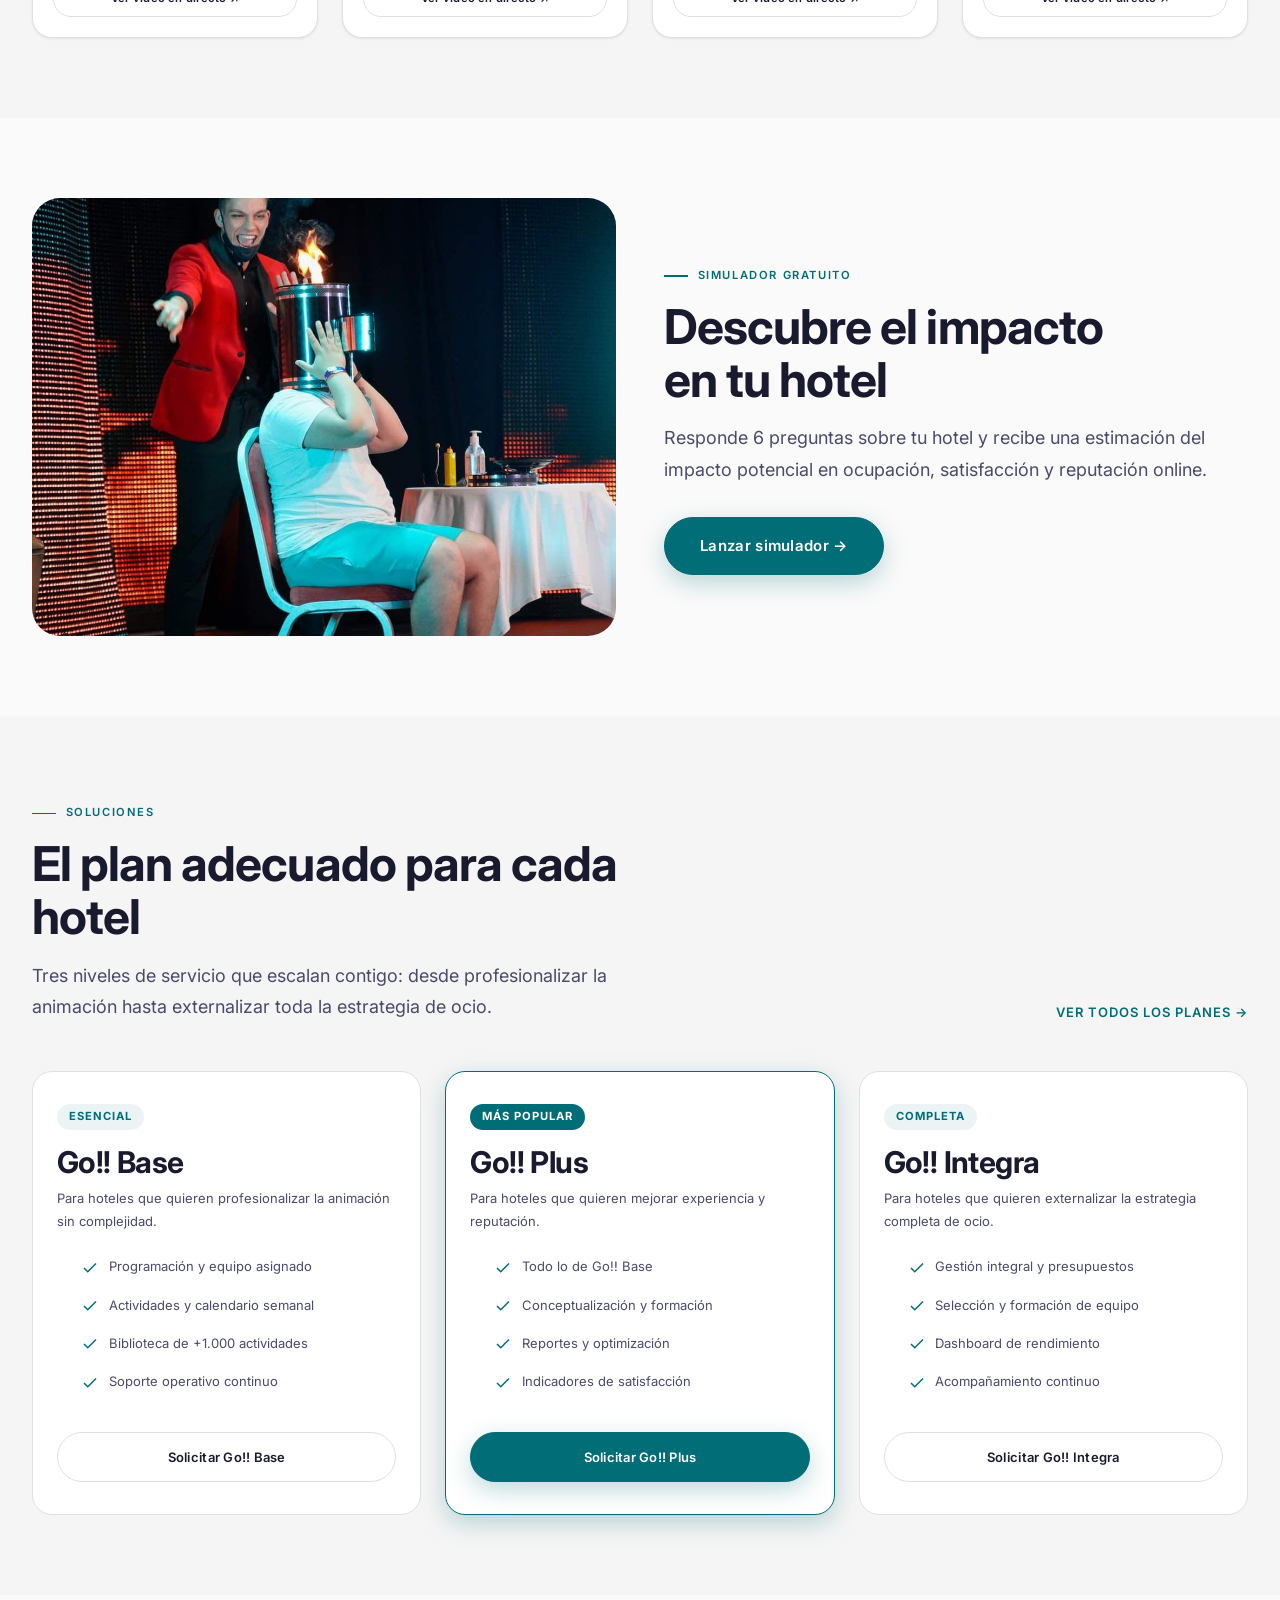
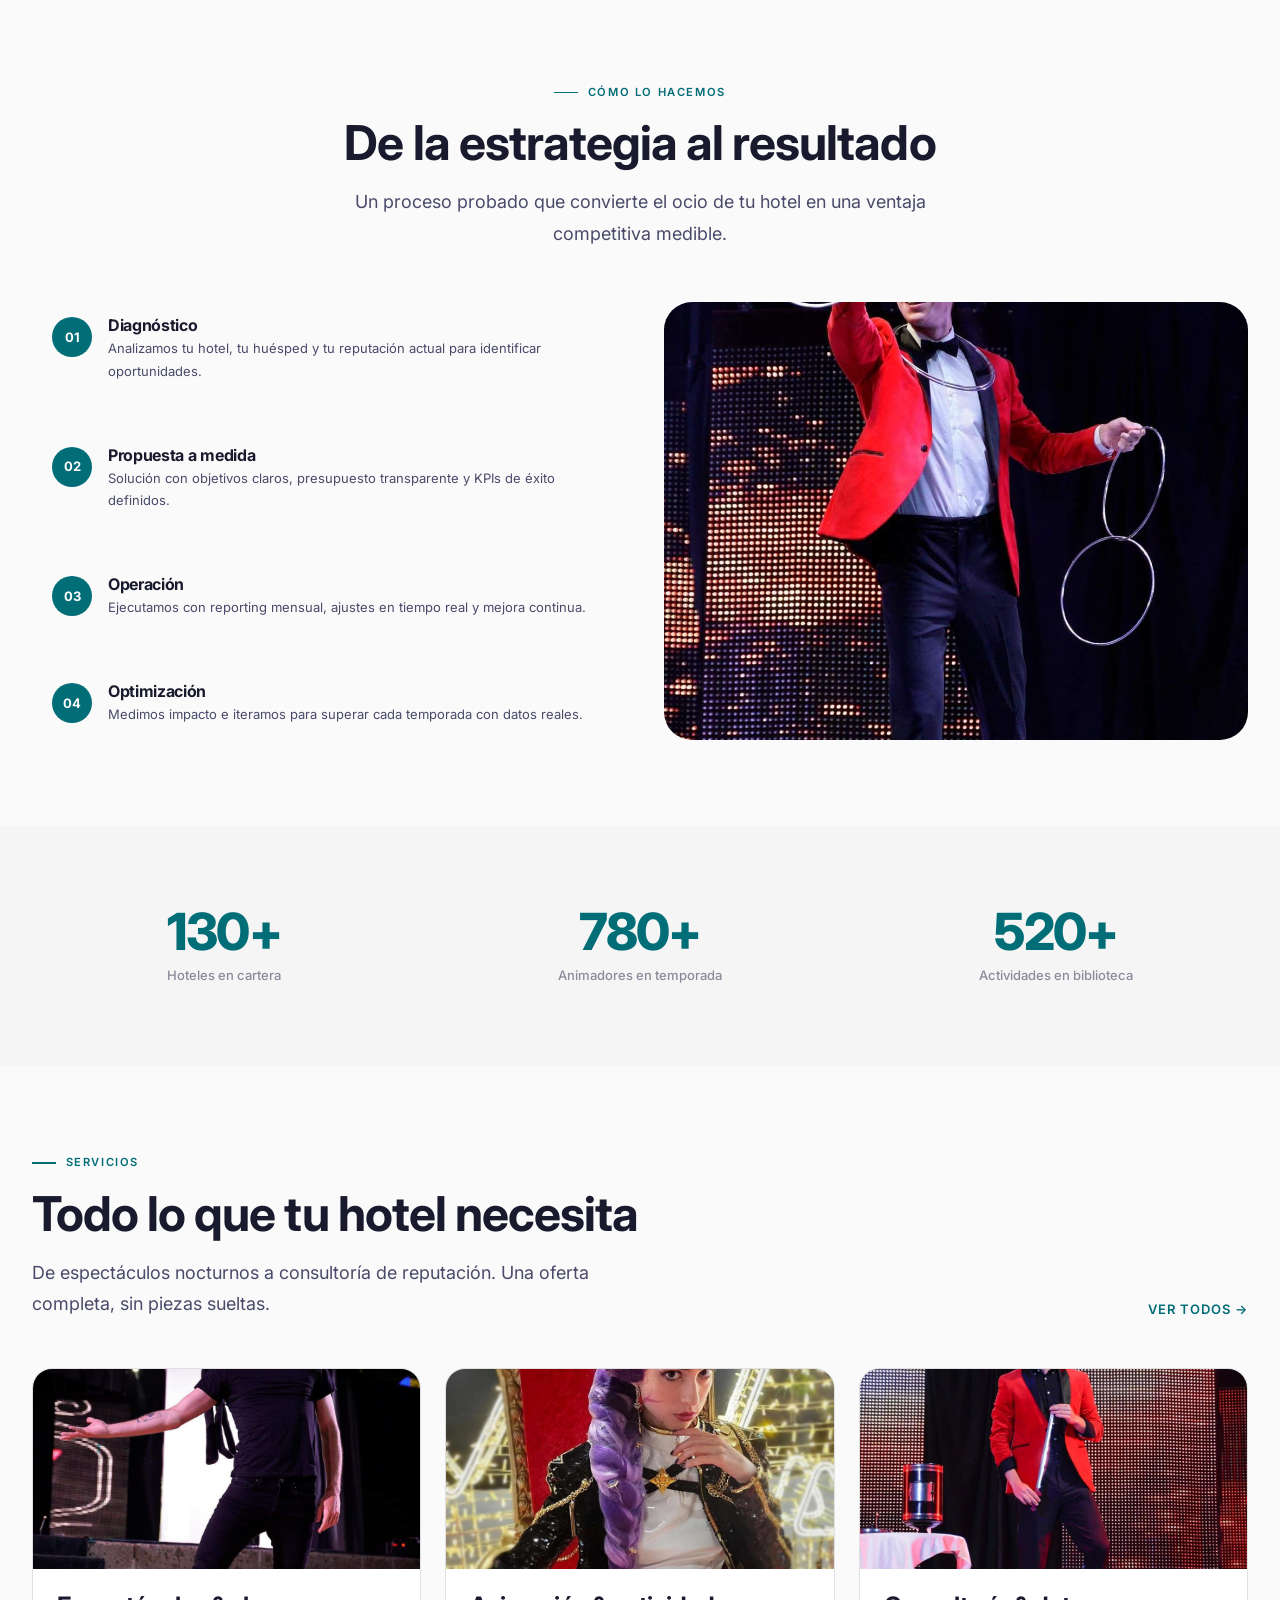
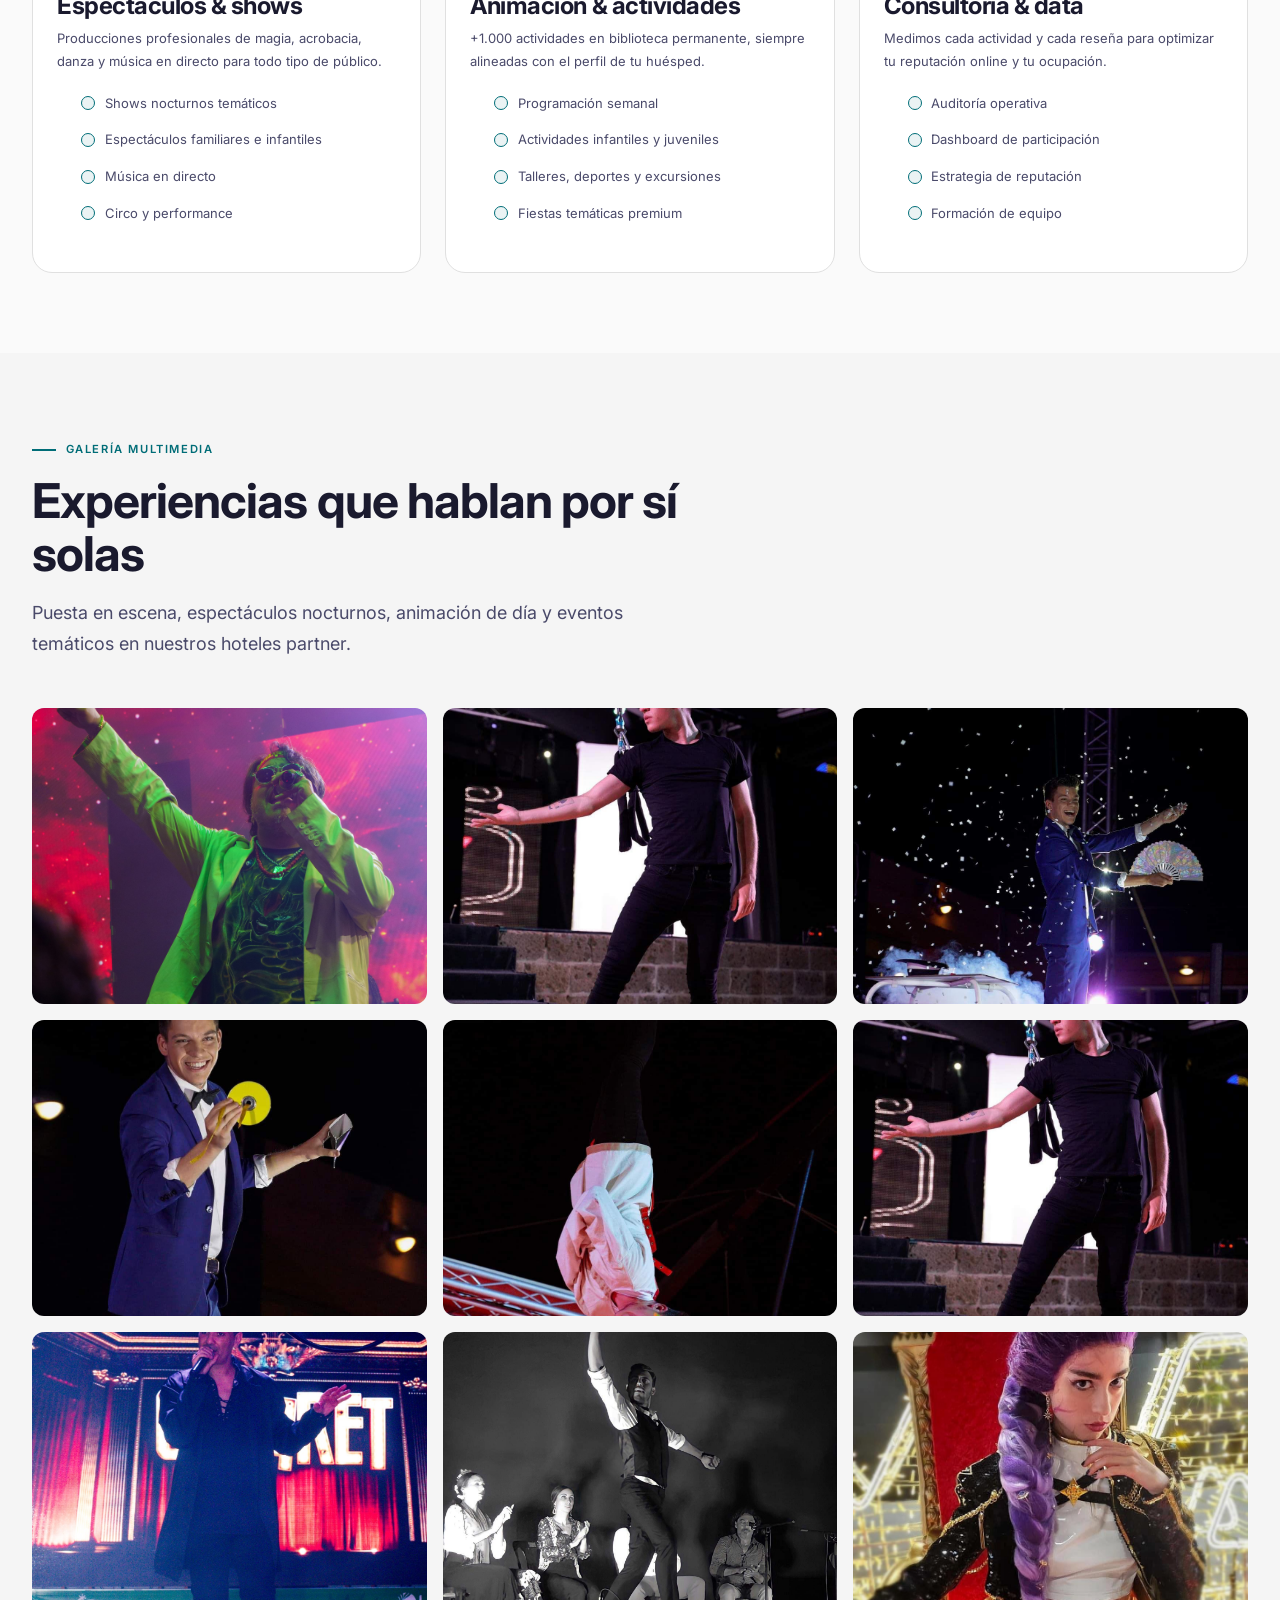
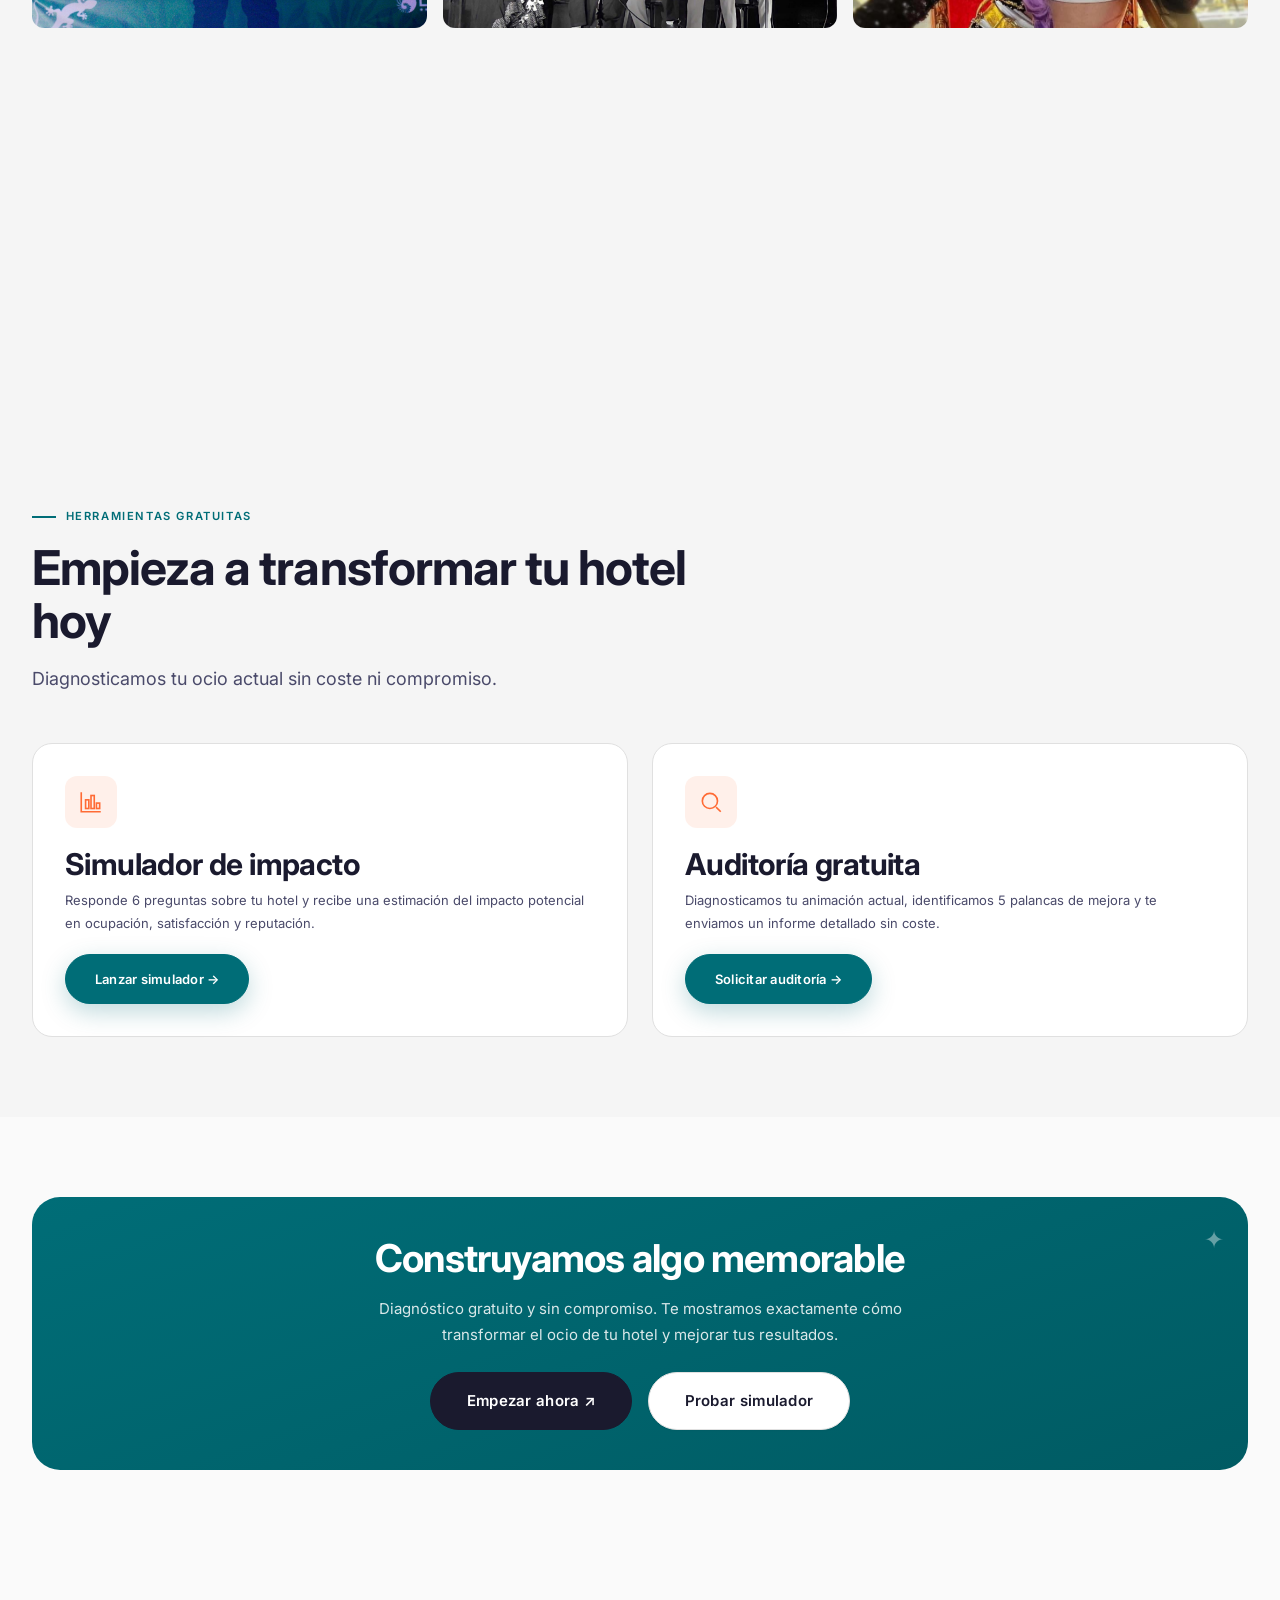
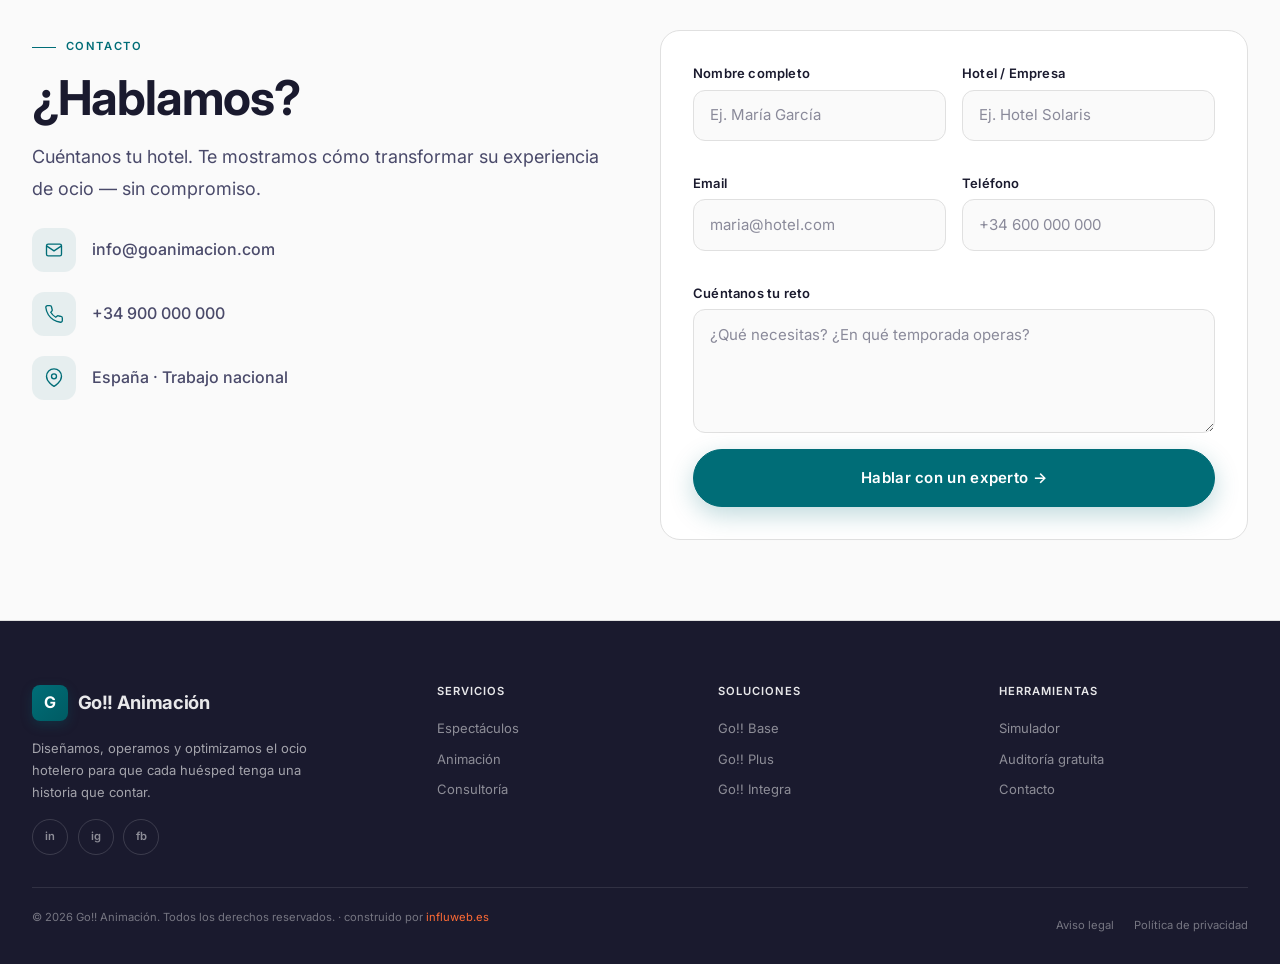
==== commit 160f296d: "cambios diseños" ====
--- a/index.html
+++ b/index.html
@@ -43,8 +43,11 @@
 
   <!-- HERO -->
   <section class="hero">
-    <div class="hero-bg">
-      <img src="img/show4.jpg" alt="Espectáculo Go!! Animación" loading="lazy">
+    <div class="hero-video-bg">
+      <video autoplay loop muted playsinline poster="img/hero-show.jpg">
+        <source src="video/show.mp4" type="video/mp4">
+        <img src="img/hero-show.jpg" alt="Go!! Animación espectáculos">
+      </video>
     </div>
     <div class="container hero-container">
       <div class="hero-content">
@@ -54,8 +57,11 @@
         </h1>
         <p class="hero-sub">Diseñamos, operamos y optimizamos el ocio de tu hotel para que cada estancia se convierta en un recuerdo — y en una mejor reseña.</p>
         <div class="hero-actions">
-          <a href="soluciones.html" class="btn btn-accent btn-lg">Ver soluciones</a>
-          <a href="simulador.html" class="btn btn-light btn-lg">Probar simulador</a>
+          <button class="btn btn-accent btn-lg" data-video="video/show.mp4">
+            <svg viewBox="0 0 24 24" fill="currentColor" style="width:1.2em;height:1.2em;"><path d="M8 5v14l11-7z"/></svg> Ver Vídeo Show
+          </button>
+          <a href="soluciones.html" class="btn btn-light btn-lg">Ver soluciones</a>
+          <a href="simulador.html" class="btn btn-ghost btn-lg" style="color:#fff;border-color:rgba(255,255,255,0.4);">Probar simulador</a>
         </div>
       </div>
     </div>
@@ -71,6 +77,86 @@
         <span class="client-item">Zenith Urban</span>
         <span class="client-item">Resort Azul</span>
         <span class="client-item">Cadena Hotelera Sol</span>
+      </div>
+    </div>
+  </section>
+
+  <!-- SECCIÓN DE VÍDEOS DESTACADOS (acttiv.es style) -->
+  <section class="section section-alt" id="videos-demostracion">
+    <div class="container">
+      <div class="section-head-row">
+        <div class="section-header" style="margin-bottom:0;">
+          <span class="section-eyebrow">En Acción</span>
+          <h2 class="section-title">Nuestros espectáculos en vivo</h2>
+          <p class="section-lead">Descubre la energía, la puesta en escena y la calidad que llevamos a cada escenario hotelero.</p>
+        </div>
+        <a href="servicios.html" class="section-link">Ver catálogo completo →</a>
+      </div>
+      <div class="video-section-grid mt-2xl">
+        <div class="video-card reveal">
+          <div class="video-card-thumb" data-video="video/show.mp4">
+            <span class="video-card-badge">Show Escénico</span>
+            <img src="img/hero-show.jpg" alt="Show de Gran Formato" loading="lazy">
+            <button class="video-play-btn" aria-label="Reproducir show">
+              <svg viewBox="0 0 24 24"><path d="M8 5v14l11-7z"/></svg>
+            </button>
+          </div>
+          <div class="video-card-body">
+            <h4>Shows de Gran Formato</h4>
+            <p>Acrobacias, danza y magia con vestuario y puesta en escena espectacular.</p>
+            <button class="btn btn-ghost btn-sm" data-video="video/show.mp4" style="width:100%;">
+              Ver vídeo en directo ↗
+            </button>
+          </div>
+        </div>
+        <div class="video-card reveal">
+          <div class="video-card-thumb" data-video="video/tributo.mp4">
+            <span class="video-card-badge">Música en Vivo</span>
+            <img src="img/show9.jpg" alt="Grupos y Tributos" loading="lazy">
+            <button class="video-play-btn" aria-label="Reproducir tributo">
+              <svg viewBox="0 0 24 24"><path d="M8 5v14l11-7z"/></svg>
+            </button>
+          </div>
+          <div class="video-card-body">
+            <h4>Grupos &amp; Tributos</h4>
+            <p>Música en directo con bandas internacionales y homenajes a grandes artistas.</p>
+            <button class="btn btn-ghost btn-sm" data-video="video/tributo.mp4" style="width:100%;">
+              Ver vídeo en directo ↗
+            </button>
+          </div>
+        </div>
+        <div class="video-card reveal">
+          <div class="video-card-thumb" data-video="video/dj2.mp4">
+            <span class="video-card-badge">Disco Móvil</span>
+            <img src="img/dj.jpg" alt="DJ Live Performance" loading="lazy">
+            <button class="video-play-btn" aria-label="Reproducir DJ live">
+              <svg viewBox="0 0 24 24"><path d="M8 5v14l11-7z"/></svg>
+            </button>
+          </div>
+          <div class="video-card-body">
+            <h4>Disco Móvil &amp; DJ Live</h4>
+            <p>Sesiones de DJ profesionales con iluminación escénica y animación de pista.</p>
+            <button class="btn btn-ghost btn-sm" data-video="video/dj2.mp4" style="width:100%;">
+              Ver vídeo en directo ↗
+            </button>
+          </div>
+        </div>
+        <div class="video-card reveal">
+          <div class="video-card-thumb" data-video="video/coctel.MOV">
+            <span class="video-card-badge">Cócteles &amp; Catering</span>
+            <img src="img/candybar_1.jpg" alt="Cóctel y Catering" loading="lazy">
+            <button class="video-play-btn" aria-label="Reproducir cóctel">
+              <svg viewBox="0 0 24 24"><path d="M8 5v14l11-7z"/></svg>
+            </button>
+          </div>
+          <div class="video-card-body">
+            <h4>Cócteles &amp; Candy Bar</h4>
+            <p>Experiencias gastronómicas, cocktail bar y ambientación musical especial.</p>
+            <button class="btn btn-ghost btn-sm" data-video="video/coctel.MOV" style="width:100%;">
+              Ver vídeo en directo ↗
+            </button>
+          </div>
+        </div>
       </div>
     </div>
   </section>
@@ -271,21 +357,27 @@
     </div>
   </section>
 
-  <!-- GALERÍA DE SHOWS -->
+  <!-- GALERÍA DE SHOWS Y EXPERIENCIAS -->
   <section class="section section-alt" id="galeria">
     <div class="container">
       <div class="section-header">
-        <span class="section-eyebrow">Galería</span>
+        <span class="section-eyebrow">Galería Multimedia</span>
         <h2 class="section-title">Experiencias que hablan por sí solas</h2>
-        <p class="section-lead">Así vivieron nuestros shows y actividades los huéspedes de nuestros hoteles.</p>
+        <p class="section-lead">Puesta en escena, espectáculos nocturnos, animación de día y eventos temáticos en nuestros hoteles partner.</p>
       </div>
       <div class="gallery-grid">
-        <div class="gallery-item reveal"><img src="img/show2.jpg" alt="Show Go!! Animación" loading="lazy"></div>
-        <div class="gallery-item reveal"><img src="img/show3.jpg" alt="Show Go!! Animación" loading="lazy"></div>
-        <div class="gallery-item reveal"><img src="img/show6.jpg" alt="Show Go!! Animación" loading="lazy"></div>
-        <div class="gallery-item reveal"><img src="img/show8.jpg" alt="Show Go!! Animación" loading="lazy"></div>
-        <div class="gallery-item reveal"><img src="img/show11.jpg" alt="Show Go!! Animación" loading="lazy"></div>
-        <div class="gallery-item reveal"><img src="img/show12.jpg" alt="Show Go!! Animación" loading="lazy"></div>
+        <div class="gallery-item reveal"><img src="img/hero-show.jpg" alt="Show de Gran Formato" loading="lazy"></div>
+        <div class="gallery-item reveal"><img src="img/show1.jpg" alt="Espectáculo en vivo" loading="lazy"></div>
+        <div class="gallery-item reveal"><img src="img/show2.jpg" alt="Magia y Escenario" loading="lazy"></div>
+        <div class="gallery-item reveal"><img src="img/show3.jpg" alt="Producción técnica y luces" loading="lazy"></div>
+        <div class="gallery-item reveal"><img src="img/show6.jpg" alt="Acróbatas y Circo" loading="lazy"></div>
+        <div class="gallery-item reveal"><img src="img/show8.jpg" alt="Cuerpo de Baile" loading="lazy"></div>
+        <div class="gallery-item reveal"><img src="img/show11.jpg" alt="Fiesta temática" loading="lazy"></div>
+        <div class="gallery-item reveal"><img src="img/show12.jpg" alt="Animación nocturna" loading="lazy"></div>
+        <div class="gallery-item reveal"><img src="img/animacion_infantil.jpg" alt="Animación Infantil" loading="lazy"></div>
+        <div class="gallery-item reveal"><img src="img/animacion_infantil2.jpg" alt="Juegos y Miniclub" loading="lazy"></div>
+        <div class="gallery-item reveal"><img src="img/candybar_2.jpg" alt="Candy Bar y Catering" loading="lazy"></div>
+        <div class="gallery-item reveal"><img src="img/dj.jpg" alt="Disco Móvil DJ" loading="lazy"></div>
       </div>
     </div>
   </section>
--- a/css/style.css
+++ b/css/style.css
@@ -864,4 +864,133 @@
   .resultado-hero-img{ width:80px; height:80px; }
   .resultado-metrics{ grid-template-columns:1fr; }
   .kpi-grid{ grid-template-columns:1fr; gap:var(--space-6); }
-}+}
+
+/* === VÍDEOS & MULTIMEDIA (acttiv.es style) === */
+.hero-video-bg{
+  position:absolute; inset:0; z-index:0; overflow:hidden;
+}
+.hero-video-bg video{
+  width:100%; height:100%; object-fit:cover; filter:brightness(0.75);
+}
+.hero-video-bg::after{
+  content:''; position:absolute; inset:0;
+  background: linear-gradient(180deg, rgba(15,23,42,0.65) 0%, rgba(15,23,42,0.4) 50%, rgba(15,23,42,0.85) 100%);
+}
+
+.video-section-grid{
+  display:grid; grid-template-columns:repeat(4,1fr); gap:var(--space-6);
+}
+@media(max-width:1024px){
+  .video-section-grid{ grid-template-columns:repeat(2,1fr); }
+}
+@media(max-width:640px){
+  .video-section-grid{ grid-template-columns:1fr; }
+}
+
+.video-card{
+  background:var(--surface); border:1px solid var(--border);
+  border-radius:var(--radius-lg); overflow:hidden;
+  position:relative; transition:all var(--transition-base);
+  box-shadow:var(--shadow-sm); display:flex; flex-direction:column;
+}
+.video-card:hover{
+  transform:translateY(-5px); border-color:var(--primary);
+  box-shadow:var(--shadow-lg);
+}
+.video-card-thumb{
+  position:relative; aspect-ratio:16/9; overflow:hidden; background:#000;
+  cursor:pointer;
+}
+.video-card-thumb video, .video-card-thumb img{
+  width:100%; height:100%; object-fit:cover;
+  transition:transform var(--transition-slow);
+}
+.video-card:hover .video-card-thumb img,
+.video-card:hover .video-card-thumb video{
+  transform:scale(1.06);
+}
+.video-card-badge{
+  position:absolute; top:12px; left:12px;
+  background:rgba(15,23,42,0.75); backdrop-filter:blur(8px);
+  color:#fff; font-size:var(--text-xs); font-weight:var(--font-semibold);
+  padding:4px 10px; border-radius:var(--radius-pill); z-index:2;
+  display:inline-flex; align-items:center; gap:5px;
+}
+.video-card-badge::before{
+  content:''; width:6px; height:6px; border-radius:50%; background:var(--accent);
+  display:inline-block; animation: pulse 1.8s infinite;
+}
+@keyframes pulse{ 0%{ opacity:0.3; } 50%{ opacity:1; } 100%{ opacity:0.3; } }
+
+.video-play-btn{
+  position:absolute; inset:0; margin:auto;
+  width:52px; height:52px; border-radius:50%;
+  background:rgba(255,255,255,0.92); color:var(--primary);
+  display:flex; align-items:center; justify-content:center;
+  z-index:3; transition:all var(--transition-base);
+  box-shadow:0 8px 24px rgba(0,0,0,0.3); border:none; cursor:pointer;
+}
+.video-play-btn svg{ width:22px; height:22px; margin-left:3px; fill:currentColor; }
+.video-card-thumb:hover .video-play-btn{
+  background:var(--accent); color:#fff; transform:scale(1.12);
+  box-shadow:0 12px 30px rgba(255,107,0,0.4);
+}
+.video-card-body{
+  padding:var(--space-5); flex:1; display:flex; flex-direction:column;
+}
+.video-card-body h4{ font-size:var(--text-lg); margin-bottom:var(--space-2); }
+.video-card-body p{ font-size:var(--text-sm); color:var(--text-secondary); margin-bottom:var(--space-4); flex:1; }
+
+/* REJILLA CANDYBAR & CATERING */
+.candybar-showcase{
+  display:grid; grid-template-columns:1.3fr 1fr; gap:var(--space-6);
+  align-items:stretch;
+}
+.candybar-main{
+  border-radius:var(--radius-xl); overflow:hidden; position:relative; min-height:360px;
+  box-shadow:var(--shadow-md);
+}
+.candybar-main img, .candybar-main video{
+  width:100%; height:100%; object-fit:cover;
+}
+.candybar-subgrid{
+  display:grid; grid-template-columns:repeat(2,1fr); gap:var(--space-4);
+}
+.candybar-subitem{
+  border-radius:var(--radius-lg); overflow:hidden; aspect-ratio:4/3; position:relative;
+  box-shadow:var(--shadow-xs); transition:transform var(--transition-base);
+}
+.candybar-subitem:hover{ transform:scale(1.03); }
+.candybar-subitem img{ width:100%; height:100%; object-fit:cover; }
+@media(max-width:900px){
+  .candybar-showcase{ grid-template-columns:1fr; }
+}
+
+/* VÍDEO LIGHTBOX MODAL */
+.video-modal{
+  position:fixed; inset:0; background:rgba(15,23,42,0.92);
+  backdrop-filter:blur(12px); -webkit-backdrop-filter:blur(12px);
+  z-index:var(--z-modal); display:flex; align-items:center; justify-content:center;
+  opacity:0; pointer-events:none; transition:opacity var(--transition-base);
+  padding:var(--space-6);
+}
+.video-modal.active{
+  opacity:1; pointer-events:auto;
+}
+.video-modal-content{
+  position:relative; width:100%; max-width:960px;
+  background:#000; border-radius:var(--radius-xl); overflow:hidden;
+  box-shadow:0 25px 50px -12px rgba(0,0,0,0.7);
+  border:1px solid rgba(255,255,255,0.15);
+}
+.video-modal-content video{
+  width:100%; max-height:80vh; display:block; outline:none;
+}
+.video-modal-close{
+  position:absolute; top:-48px; right:0; background:rgba(255,255,255,0.2);
+  color:#fff; border:none; width:40px; height:40px; border-radius:50%;
+  font-size:1.5rem; display:flex; align-items:center; justify-content:center;
+  cursor:pointer; transition:background var(--transition-fast);
+}
+.video-modal-close:hover{ background:var(--accent); }
